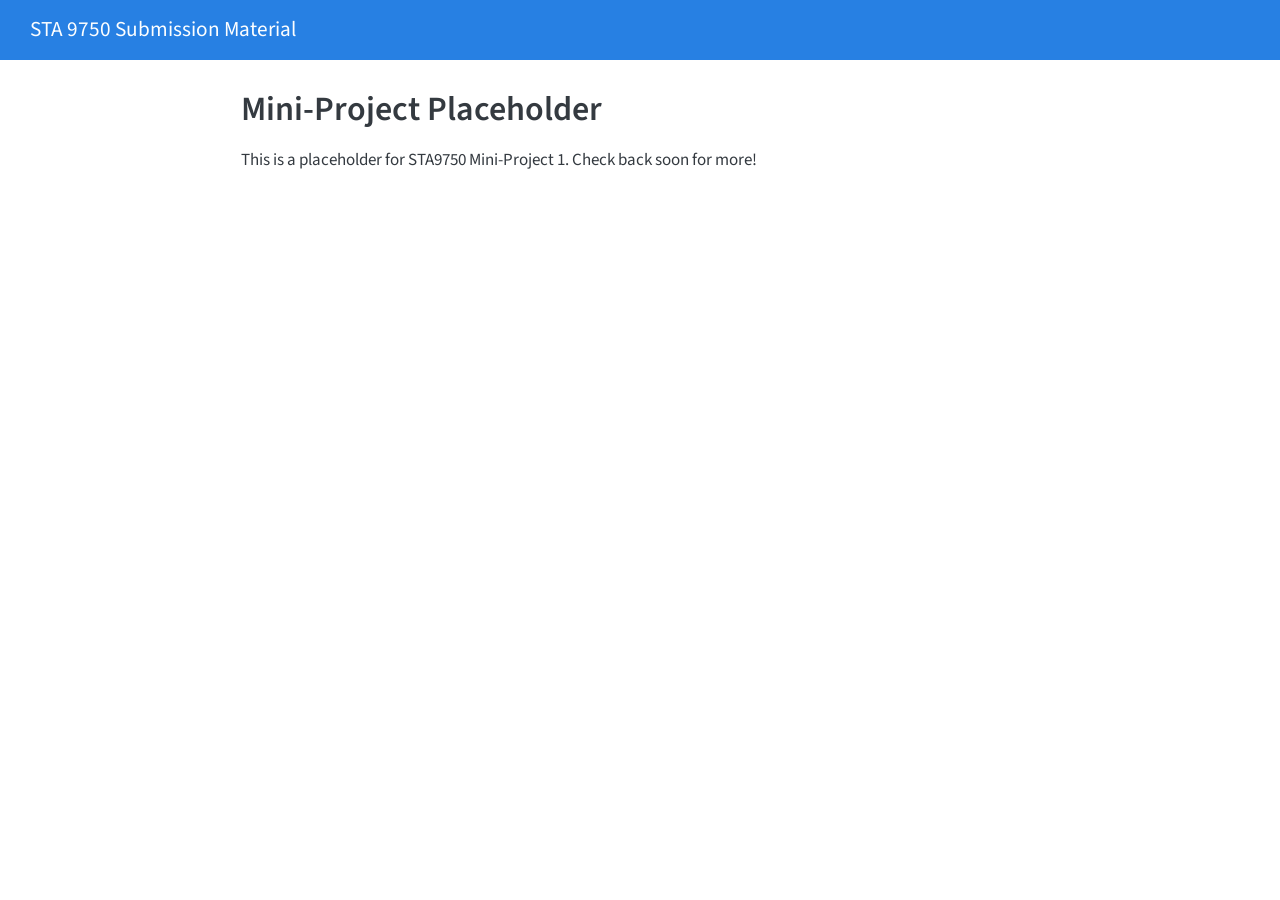
==== docs/mp01.html @ 5aaa20b7 "Add mini-project placeholders" ====
<!DOCTYPE html>
<html xmlns="http://www.w3.org/1999/xhtml" lang="en" xml:lang="en"><head>

<meta charset="utf-8">
<meta name="generator" content="quarto-1.10.18">

<meta name="viewport" content="width=device-width, initial-scale=1.0, user-scalable=yes">


<title>Mini-Project Placeholder – STA 9750 Submission Material</title>
<style>
/* Default styles provided by pandoc.
** See https://pandoc.org/MANUAL.html#variables-for-html for config info.
*/
span.smallcaps{font-variant: small-caps;}
div.columns{display: flex; gap: 1.5em;}
div.column{flex: auto;}
@media screen {
div.columns{gap: min(4vw, 1.5em);}
div.column{overflow-x: auto;}
}
div.hanging-indent{margin-left: 1.5em; text-indent: -1.5em;}
ul.task-list{list-style: none;}
ul.task-list li input[type="checkbox"] {
  width: 0.8em;
  margin: 0 0.8em 0.2em -1em; /* quarto-specific, see https://github.com/quarto-dev/quarto-cli/issues/4556 */ 
  vertical-align: middle;
}
</style>


<script src="site_libs/quarto-nav/quarto-nav.js"></script>
<script src="site_libs/quarto-nav/headroom.min.js"></script>
<script src="site_libs/clipboard/clipboard.min.js"></script>
<script src="site_libs/quarto-search/autocomplete.umd.js"></script>
<script src="site_libs/quarto-search/fuse.min.js"></script>
<script src="site_libs/quarto-search/quarto-search.js"></script>
<meta name="quarto:offset" content="./">
<script src="site_libs/quarto-html/quarto.js" type="module"></script>
<script src="site_libs/quarto-html/tabsets/tabsets.js" type="module"></script>
<script src="site_libs/quarto-html/popper.min.js"></script>
<script src="site_libs/quarto-html/tippy.umd.min.js"></script>
<script src="site_libs/quarto-html/anchor.min.js"></script>
<link href="site_libs/quarto-html/tippy.css" rel="stylesheet">
<link href="site_libs/quarto-html/quarto-syntax-highlighting-64a204ab8560d761af7679ceaba22944.css" rel="stylesheet" id="quarto-text-highlighting-styles">
<script src="site_libs/bootstrap/bootstrap.min.js"></script>
<link href="site_libs/bootstrap/bootstrap-icons.css" rel="stylesheet">
<link href="site_libs/bootstrap/bootstrap-6191c8c4c757b97205a8995aa6c30869.min.css" rel="stylesheet" append-hash="true" id="quarto-bootstrap" data-mode="light">
<script id="quarto-search-options" type="application/json">{
  "location": "navbar",
  "copy-button": false,
  "collapse-after": 3,
  "panel-placement": "end",
  "type": "overlay",
  "limit": 50,
  "keyboard-shortcut": [
    "f",
    "/",
    "s"
  ],
  "show-item-context": false,
  "language": {
    "search-no-results-text": "No results",
    "search-matching-documents-text": "matching documents",
    "search-copy-link-title": "Copy link to search",
    "search-hide-matches-text": "Hide additional matches",
    "search-more-match-text": "more match in this document",
    "search-more-matches-text": "more matches in this document",
    "search-clear-button-title": "Clear",
    "search-text-placeholder": "",
    "search-detached-cancel-button-title": "Cancel",
    "search-submit-button-title": "Submit",
    "search-label": "Search"
  }
}</script>


</head>

<body class="nav-fixed fullcontent quarto-light">

<div id="quarto-search-results"></div>
  <header id="quarto-header" class="headroom fixed-top">
    <nav class="navbar navbar-expand-lg " data-bs-theme="dark">
      <div class="navbar-container container-fluid">
      <div class="navbar-brand-container mx-auto">
    <a class="navbar-brand" href="./index.html">
    <span class="navbar-title">STA 9750 Submission Material</span>
    </a>
  </div>
        <div class="quarto-navbar-tools tools-end">
</div>
      </div> <!-- /container-fluid -->
    </nav>
</header>
<!-- content -->
<div id="quarto-content" class="quarto-container page-columns page-rows-contents page-layout-article page-navbar">
<!-- sidebar -->
<!-- margin-sidebar -->
    
<!-- main -->
<main class="content" id="quarto-document-content">

<header id="title-block-header" class="quarto-title-block default">
<div class="quarto-title">
<h1 class="title">Mini-Project Placeholder</h1>
</div>



<div class="quarto-title-meta">

    
  
    
  </div>
  


</header>


<p>This is a placeholder for STA9750 Mini-Project 1. Check back soon for more!</p>



</main> <!-- /main -->
<script id="quarto-html-after-body" type="application/javascript">
  window.document.addEventListener("DOMContentLoaded", function (event) {
    const icon = "";
    const anchorJS = new window.AnchorJS();
    anchorJS.options = {
      placement: 'right',
      icon: icon
    };
    anchorJS.add('.anchored');
    const isCodeAnnotation = (el) => {
      for (const clz of el.classList) {
        if (clz.startsWith('code-annotation-')) {                     
          return true;
        }
      }
      return false;
    }
    const onCopySuccess = function(e) {
      // button target
      const button = e.trigger;
      // don't keep focus
      button.blur();
      // flash "checked"
      button.classList.add('code-copy-button-checked');
      var currentTitle = button.getAttribute("title");
      button.setAttribute("title", "Copied!");
      let tooltip;
      if (window.bootstrap) {
        button.setAttribute("data-bs-toggle", "tooltip");
        button.setAttribute("data-bs-placement", "left");
        button.setAttribute("data-bs-title", "Copied!");
        tooltip = new bootstrap.Tooltip(button, 
          { trigger: "manual", 
            customClass: "code-copy-button-tooltip",
            offset: [0, -8]});
        tooltip.show();    
      }
      setTimeout(function() {
        if (tooltip) {
          tooltip.hide();
          button.removeAttribute("data-bs-title");
          button.removeAttribute("data-bs-toggle");
          button.removeAttribute("data-bs-placement");
        }
        button.setAttribute("title", currentTitle);
        button.classList.remove('code-copy-button-checked');
      }, 1000);
      // clear code selection
      e.clearSelection();
    }
    const getTextToCopy = function(trigger) {
      const outerScaffold = trigger.parentElement.cloneNode(true);
      const codeEl = outerScaffold.querySelector('code');
      for (const childEl of codeEl.children) {
        if (isCodeAnnotation(childEl)) {
          childEl.remove();
        }
      }
      return codeEl.innerText;
    }
    const clipboard = new window.ClipboardJS('.code-copy-button:not([data-in-quarto-modal])', {
      text: getTextToCopy
    });
    clipboard.on('success', onCopySuccess);
    if (window.document.getElementById('quarto-embedded-source-code-modal')) {
      const clipboardModal = new window.ClipboardJS('.code-copy-button[data-in-quarto-modal]', {
        text: getTextToCopy,
        container: window.document.getElementById('quarto-embedded-source-code-modal')
      });
      clipboardModal.on('success', onCopySuccess);
    }
      var localhostRegex = new RegExp(/^(?:http|https):\/\/localhost\:?[0-9]*\//);
      var mailtoRegex = new RegExp(/^mailto:/);
        var filterRegex = new RegExp("https:\/\/pratistha-regmi\.github\.io\/STA9750-2026-FALL\/");
      var isInternal = (href) => {
          return filterRegex.test(href) || localhostRegex.test(href) || mailtoRegex.test(href);
      }
      // Inspect non-navigation links and adorn them if external
     var links = window.document.querySelectorAll('a[href]:not(.nav-link):not(.navbar-brand):not(.toc-action):not(.sidebar-link):not(.sidebar-item-toggle):not(.pagination-link):not(.no-external):not([aria-hidden]):not(.dropdown-item):not(.quarto-navigation-tool):not(.about-link)');
      for (var i=0; i<links.length; i++) {
        const link = links[i];
        if (!isInternal(link.href)) {
          // undo the damage that might have been done by quarto-nav.js in the case of
          // links that we want to consider external
          if (link.dataset.originalHref !== undefined) {
            link.href = link.dataset.originalHref;
          }
        }
      }
    function tippyHover(el, contentFn, onTriggerFn, onUntriggerFn) {
      const config = {
        allowHTML: true,
        maxWidth: 500,
        delay: 100,
        arrow: false,
        appendTo: function(el) {
            return el.parentElement;
        },
        interactive: true,
        interactiveBorder: 10,
        theme: 'quarto',
        placement: 'bottom-start',
      };
      if (contentFn) {
        config.content = contentFn;
      }
      if (onTriggerFn) {
        config.onTrigger = onTriggerFn;
      }
      if (onUntriggerFn) {
        config.onUntrigger = onUntriggerFn;
      }
      window.tippy(el, config); 
    }
    const noterefs = window.document.querySelectorAll('a[role="doc-noteref"]');
    for (var i=0; i<noterefs.length; i++) {
      const ref = noterefs[i];
      tippyHover(ref, function() {
        // use id or data attribute instead here
        let href = ref.getAttribute('data-footnote-href') || ref.getAttribute('href');
        try { href = new URL(href).hash; } catch {}
        const id = href.replace(/^#\/?/, "");
        const note = window.document.getElementById(id);
        if (note) {
          return note.innerHTML;
        } else {
          return "";
        }
      });
    }
    const xrefs = window.document.querySelectorAll('a.quarto-xref');
    const processXRef = (id, note) => {
      // Strip column container classes
      const stripColumnClz = (el) => {
        el.classList.remove("page-full", "page-columns");
        if (el.children) {
          for (const child of el.children) {
            stripColumnClz(child);
          }
        }
      }
      stripColumnClz(note)
      if (id === null || id.startsWith('sec-')) {
        // Special case sections, only their first couple elements
        const container = document.createElement("div");
        if (note.children && note.children.length > 2) {
          container.appendChild(note.children[0].cloneNode(true));
          for (let i = 1; i < note.children.length; i++) {
            const child = note.children[i];
            if (child.tagName === "P" && child.innerText === "") {
              continue;
            } else {
              container.appendChild(child.cloneNode(true));
              break;
            }
          }
          if (window.Quarto?.typesetMath) {
            window.Quarto.typesetMath(container);
          }
          return container.innerHTML
        } else {
          if (window.Quarto?.typesetMath) {
            window.Quarto.typesetMath(note);
          }
          return note.innerHTML;
        }
      } else {
        // Remove any anchor links if they are present
        const anchorLink = note.querySelector('a.anchorjs-link');
        if (anchorLink) {
          anchorLink.remove();
        }
        if (window.Quarto?.typesetMath) {
          window.Quarto.typesetMath(note);
        }
        if (note.classList.contains("callout")) {
          return note.outerHTML;
        } else {
          return note.innerHTML;
        }
      }
    }
    for (var i=0; i<xrefs.length; i++) {
      const xref = xrefs[i];
      tippyHover(xref, undefined, function(instance) {
        instance.disable();
        let url = xref.getAttribute('href');
        let hash = undefined; 
        if (url.startsWith('#')) {
          hash = url;
        } else {
          try { hash = new URL(url).hash; } catch {}
        }
        if (hash) {
          const id = hash.replace(/^#\/?/, "");
          const note = window.document.getElementById(id);
          if (note !== null) {
            try {
              const html = processXRef(id, note.cloneNode(true));
              instance.setContent(html);
            } finally {
              instance.enable();
              instance.show();
            }
          } else {
            // See if we can fetch this
            fetch(url.split('#')[0])
            .then(res => res.text())
            .then(html => {
              const parser = new DOMParser();
              const htmlDoc = parser.parseFromString(html, "text/html");
              const note = htmlDoc.getElementById(id);
              if (note !== null) {
                const html = processXRef(id, note);
                instance.setContent(html);
              } 
            }).finally(() => {
              instance.enable();
              instance.show();
            });
          }
        } else {
          // See if we can fetch a full url (with no hash to target)
          // This is a special case and we should probably do some content thinning / targeting
          fetch(url)
          .then(res => res.text())
          .then(html => {
            const parser = new DOMParser();
            const htmlDoc = parser.parseFromString(html, "text/html");
            const note = htmlDoc.querySelector('main.content');
            if (note !== null) {
              // This should only happen for chapter cross references
              // (since there is no id in the URL)
              // remove the first header
              if (note.children.length > 0 && note.children[0].tagName === "HEADER") {
                note.children[0].remove();
              }
              const html = processXRef(null, note);
              instance.setContent(html);
            } 
          }).finally(() => {
            instance.enable();
            instance.show();
          });
        }
      }, function(instance) {
      });
    }
        let selectedAnnoteEl;
        const selectorForAnnotation = ( cell, annotation) => {
          let cellAttr = 'data-code-cell="' + cell + '"';
          let lineAttr = 'data-code-annotation="' +  annotation + '"';
          const selector = 'span[' + cellAttr + '][' + lineAttr + ']';
          return selector;
        }
        const selectCodeLines = (annoteEl) => {
          const doc = window.document;
          const targetCell = annoteEl.getAttribute("data-target-cell");
          const targetAnnotation = annoteEl.getAttribute("data-target-annotation");
          const annoteSpan = window.document.querySelector(selectorForAnnotation(targetCell, targetAnnotation));
          const lines = annoteSpan.getAttribute("data-code-lines").split(",");
          const lineIds = lines.map((line) => {
            return targetCell + "-" + line;
          })
          let top = null;
          let height = null;
          let parent = null;
          if (lineIds.length > 0) {
              //compute the position of the single el (top and bottom and make a div)
              const el = window.document.getElementById(lineIds[0]);
              top = el.offsetTop;
              height = el.offsetHeight;
              parent = el.parentElement.parentElement;
            if (lineIds.length > 1) {
              const lastEl = window.document.getElementById(lineIds[lineIds.length - 1]);
              const bottom = lastEl.offsetTop + lastEl.offsetHeight;
              height = bottom - top;
            }
            if (top !== null && height !== null && parent !== null) {
              // cook up a div (if necessary) and position it 
              let div = window.document.getElementById("code-annotation-line-highlight");
              if (div === null) {
                div = window.document.createElement("div");
                div.setAttribute("id", "code-annotation-line-highlight");
                div.style.position = 'absolute';
                parent.appendChild(div);
              }
              div.style.top = top - 2 + "px";
              div.style.height = height + 4 + "px";
              div.style.left = 0;
              let gutterDiv = window.document.getElementById("code-annotation-line-highlight-gutter");
              if (gutterDiv === null) {
                gutterDiv = window.document.createElement("div");
                gutterDiv.setAttribute("id", "code-annotation-line-highlight-gutter");
                gutterDiv.style.position = 'absolute';
                const codeCell = window.document.getElementById(targetCell);
                const gutter = codeCell.querySelector('.code-annotation-gutter');
                gutter.appendChild(gutterDiv);
              }
              gutterDiv.style.top = top - 2 + "px";
              gutterDiv.style.height = height + 4 + "px";
            }
            selectedAnnoteEl = annoteEl;
          }
        };
        const unselectCodeLines = () => {
          const elementsIds = ["code-annotation-line-highlight", "code-annotation-line-highlight-gutter"];
          elementsIds.forEach((elId) => {
            const div = window.document.getElementById(elId);
            if (div) {
              div.remove();
            }
          });
          selectedAnnoteEl = undefined;
        };
          // Handle positioning of the toggle
      window.addEventListener(
        "resize",
        throttle(() => {
          elRect = undefined;
          if (selectedAnnoteEl) {
            selectCodeLines(selectedAnnoteEl);
          }
        }, 10)
      );
      function throttle(fn, ms) {
      let throttle = false;
      let timer;
        return (...args) => {
          if(!throttle) { // first call gets through
              fn.apply(this, args);
              throttle = true;
          } else { // all the others get throttled
              if(timer) clearTimeout(timer); // cancel #2
              timer = setTimeout(() => {
                fn.apply(this, args);
                timer = throttle = false;
              }, ms);
          }
        };
      }
        // Attach click handler to the DT
        const annoteDls = window.document.querySelectorAll('dt[data-target-cell]');
        for (const annoteDlNode of annoteDls) {
          annoteDlNode.addEventListener('click', (event) => {
            const clickedEl = event.target;
            if (clickedEl !== selectedAnnoteEl) {
              unselectCodeLines();
              const activeEl = window.document.querySelector('dt[data-target-cell].code-annotation-active');
              if (activeEl) {
                activeEl.classList.remove('code-annotation-active');
              }
              selectCodeLines(clickedEl);
              clickedEl.classList.add('code-annotation-active');
            } else {
              // Unselect the line
              unselectCodeLines();
              clickedEl.classList.remove('code-annotation-active');
            }
          });
        }
    const findCites = (el) => {
      const parentEl = el.parentElement;
      if (parentEl) {
        const cites = parentEl.dataset.cites;
        if (cites) {
          return {
            el,
            cites: cites.split(' ')
          };
        } else {
          return findCites(el.parentElement)
        }
      } else {
        return undefined;
      }
    };
    var bibliorefs = window.document.querySelectorAll('a[role="doc-biblioref"]');
    for (var i=0; i<bibliorefs.length; i++) {
      const ref = bibliorefs[i];
      const citeInfo = findCites(ref);
      if (citeInfo) {
        tippyHover(citeInfo.el, function() {
          var popup = window.document.createElement('div');
          citeInfo.cites.forEach(function(cite) {
            var citeDiv = window.document.createElement('div');
            citeDiv.classList.add('hanging-indent');
            citeDiv.classList.add('csl-entry');
            var biblioDiv = window.document.getElementById('ref-' + cite);
            if (biblioDiv) {
              citeDiv.innerHTML = biblioDiv.innerHTML;
            }
            popup.appendChild(citeDiv);
          });
          return popup.innerHTML;
        });
      }
    }
  });
  </script>
</div> <!-- /content -->




</body></html>
---- docs/site_libs/quarto-html/tippy.css ----
.tippy-box[data-animation=fade][data-state=hidden]{opacity:0}[data-tippy-root]{max-width:calc(100vw - 10px)}.tippy-box{position:relative;background-color:#333;color:#fff;border-radius:4px;font-size:14px;line-height:1.4;white-space:normal;outline:0;transition-property:transform,visibility,opacity}.tippy-box[data-placement^=top]>.tippy-arrow{bottom:0}.tippy-box[data-placement^=top]>.tippy-arrow:before{bottom:-7px;left:0;border-width:8px 8px 0;border-top-color:initial;transform-origin:center top}.tippy-box[data-placement^=bottom]>.tippy-arrow{top:0}.tippy-box[data-placement^=bottom]>.tippy-arrow:before{top:-7px;left:0;border-width:0 8px 8px;border-bottom-color:initial;transform-origin:center bottom}.tippy-box[data-placement^=left]>.tippy-arrow{right:0}.tippy-box[data-placement^=left]>.tippy-arrow:before{border-width:8px 0 8px 8px;border-left-color:initial;right:-7px;transform-origin:center left}.tippy-box[data-placement^=right]>.tippy-arrow{left:0}.tippy-box[data-placement^=right]>.tippy-arrow:before{left:-7px;border-width:8px 8px 8px 0;border-right-color:initial;transform-origin:center right}.tippy-box[data-inertia][data-state=visible]{transition-timing-function:cubic-bezier(.54,1.5,.38,1.11)}.tippy-arrow{width:16px;height:16px;color:#333}.tippy-arrow:before{content:"";position:absolute;border-color:transparent;border-style:solid}.tippy-content{position:relative;padding:5px 9px;z-index:1}
---- docs/site_libs/quarto-html/quarto-syntax-highlighting-64a204ab8560d761af7679ceaba22944.css ----
/* quarto syntax highlight colors */
:root {
  --quarto-hl-ot-color: #003B4F;
  --quarto-hl-at-color: #657422;
  --quarto-hl-ss-color: #20794D;
  --quarto-hl-an-color: #5E5E5E;
  --quarto-hl-fu-color: #4758AB;
  --quarto-hl-st-color: #20794D;
  --quarto-hl-cf-color: #003B4F;
  --quarto-hl-op-color: #5E5E5E;
  --quarto-hl-er-color: #AD0000;
  --quarto-hl-bn-color: #AD0000;
  --quarto-hl-al-color: #AD0000;
  --quarto-hl-va-color: #111111;
  --quarto-hl-bu-color: inherit;
  --quarto-hl-ex-color: inherit;
  --quarto-hl-pp-color: #AD0000;
  --quarto-hl-in-color: #5E5E5E;
  --quarto-hl-vs-color: #20794D;
  --quarto-hl-wa-color: #5E5E5E;
  --quarto-hl-do-color: #5E5E5E;
  --quarto-hl-im-color: #00769E;
  --quarto-hl-ch-color: #20794D;
  --quarto-hl-dt-color: #AD0000;
  --quarto-hl-fl-color: #AD0000;
  --quarto-hl-co-color: #5E5E5E;
  --quarto-hl-cv-color: #5E5E5E;
  --quarto-hl-cn-color: #8f5902;
  --quarto-hl-sc-color: #5E5E5E;
  --quarto-hl-dv-color: #AD0000;
  --quarto-hl-kw-color: #003B4F;
}

/* other quarto variables */
:root {
  --quarto-font-monospace: SFMono-Regular, Menlo, Monaco, Consolas, "Liberation Mono", "Courier New", monospace;
}

/* syntax highlight based on Pandoc's rules */
pre > code.sourceCode > span {
  color: #003B4F;
}

code.sourceCode > span {
  color: #003B4F;
}

div.sourceCode,
div.sourceCode pre.sourceCode {
  color: #003B4F;
}

/* Normal */
code span {
  color: #003B4F;
}

/* Alert */
code span.al {
  color: #AD0000;
  font-style: inherit;
}

/* Annotation */
code span.an {
  color: #5E5E5E;
  font-style: inherit;
}

/* Attribute */
code span.at {
  color: #657422;
  font-style: inherit;
}

/* BaseN */
code span.bn {
  color: #AD0000;
  font-style: inherit;
}

/* BuiltIn */
code span.bu {
  font-style: inherit;
}

/* ControlFlow */
code span.cf {
  color: #003B4F;
  font-weight: bold;
  font-style: inherit;
}

/* Char */
code span.ch {
  color: #20794D;
  font-style: inherit;
}

/* Constant */
code span.cn {
  color: #8f5902;
  font-style: inherit;
}

/* Comment */
code span.co {
  color: #5E5E5E;
  font-style: inherit;
}

/* CommentVar */
code span.cv {
  color: #5E5E5E;
  font-style: italic;
}

/* Documentation */
code span.do {
  color: #5E5E5E;
  font-style: italic;
}

/* DataType */
code span.dt {
  color: #AD0000;
  font-style: inherit;
}

/* DecVal */
code span.dv {
  color: #AD0000;
  font-style: inherit;
}

/* Error */
code span.er {
  color: #AD0000;
  font-style: inherit;
}

/* Extension */
code span.ex {
  font-style: inherit;
}

/* Float */
code span.fl {
  color: #AD0000;
  font-style: inherit;
}

/* Function */
code span.fu {
  color: #4758AB;
  font-style: inherit;
}

/* Import */
code span.im {
  color: #00769E;
  font-style: inherit;
}

/* Information */
code span.in {
  color: #5E5E5E;
  font-style: inherit;
}

/* Keyword */
code span.kw {
  color: #003B4F;
  font-weight: bold;
  font-style: inherit;
}

/* Operator */
code span.op {
  color: #5E5E5E;
  font-style: inherit;
}

/* Other */
code span.ot {
  color: #003B4F;
  font-style: inherit;
}

/* Preprocessor */
code span.pp {
  color: #AD0000;
  font-style: inherit;
}

/* SpecialChar */
code span.sc {
  color: #5E5E5E;
  font-style: inherit;
}

/* SpecialString */
code span.ss {
  color: #20794D;
  font-style: inherit;
}

/* String */
code span.st {
  color: #20794D;
  font-style: inherit;
}

/* Variable */
code span.va {
  color: #111111;
  font-style: inherit;
}

/* VerbatimString */
code span.vs {
  color: #20794D;
  font-style: inherit;
}

/* Warning */
code span.wa {
  color: #5E5E5E;
  font-style: italic;
}

.prevent-inlining {
  content: "</";
}

/*# sourceMappingURL=9d8d5bb603a83b8298b89080a598c93b.css.map */
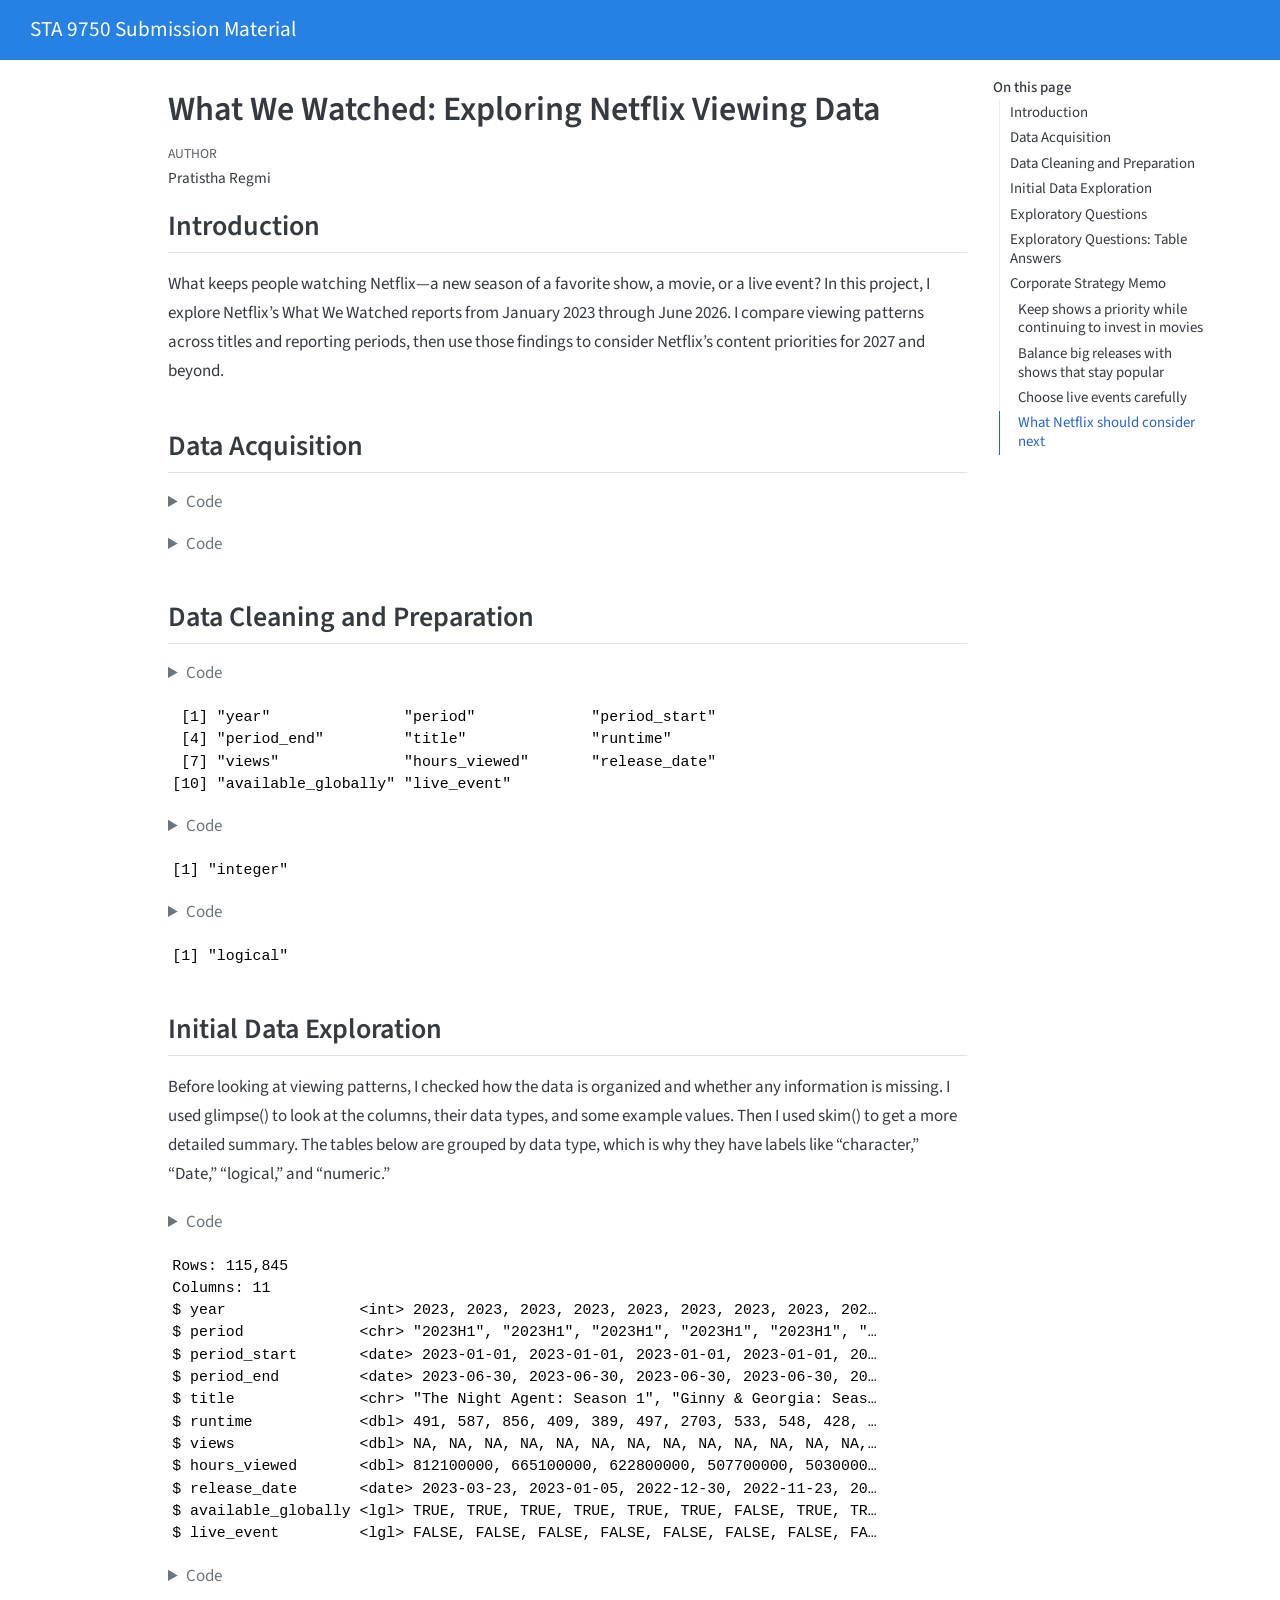
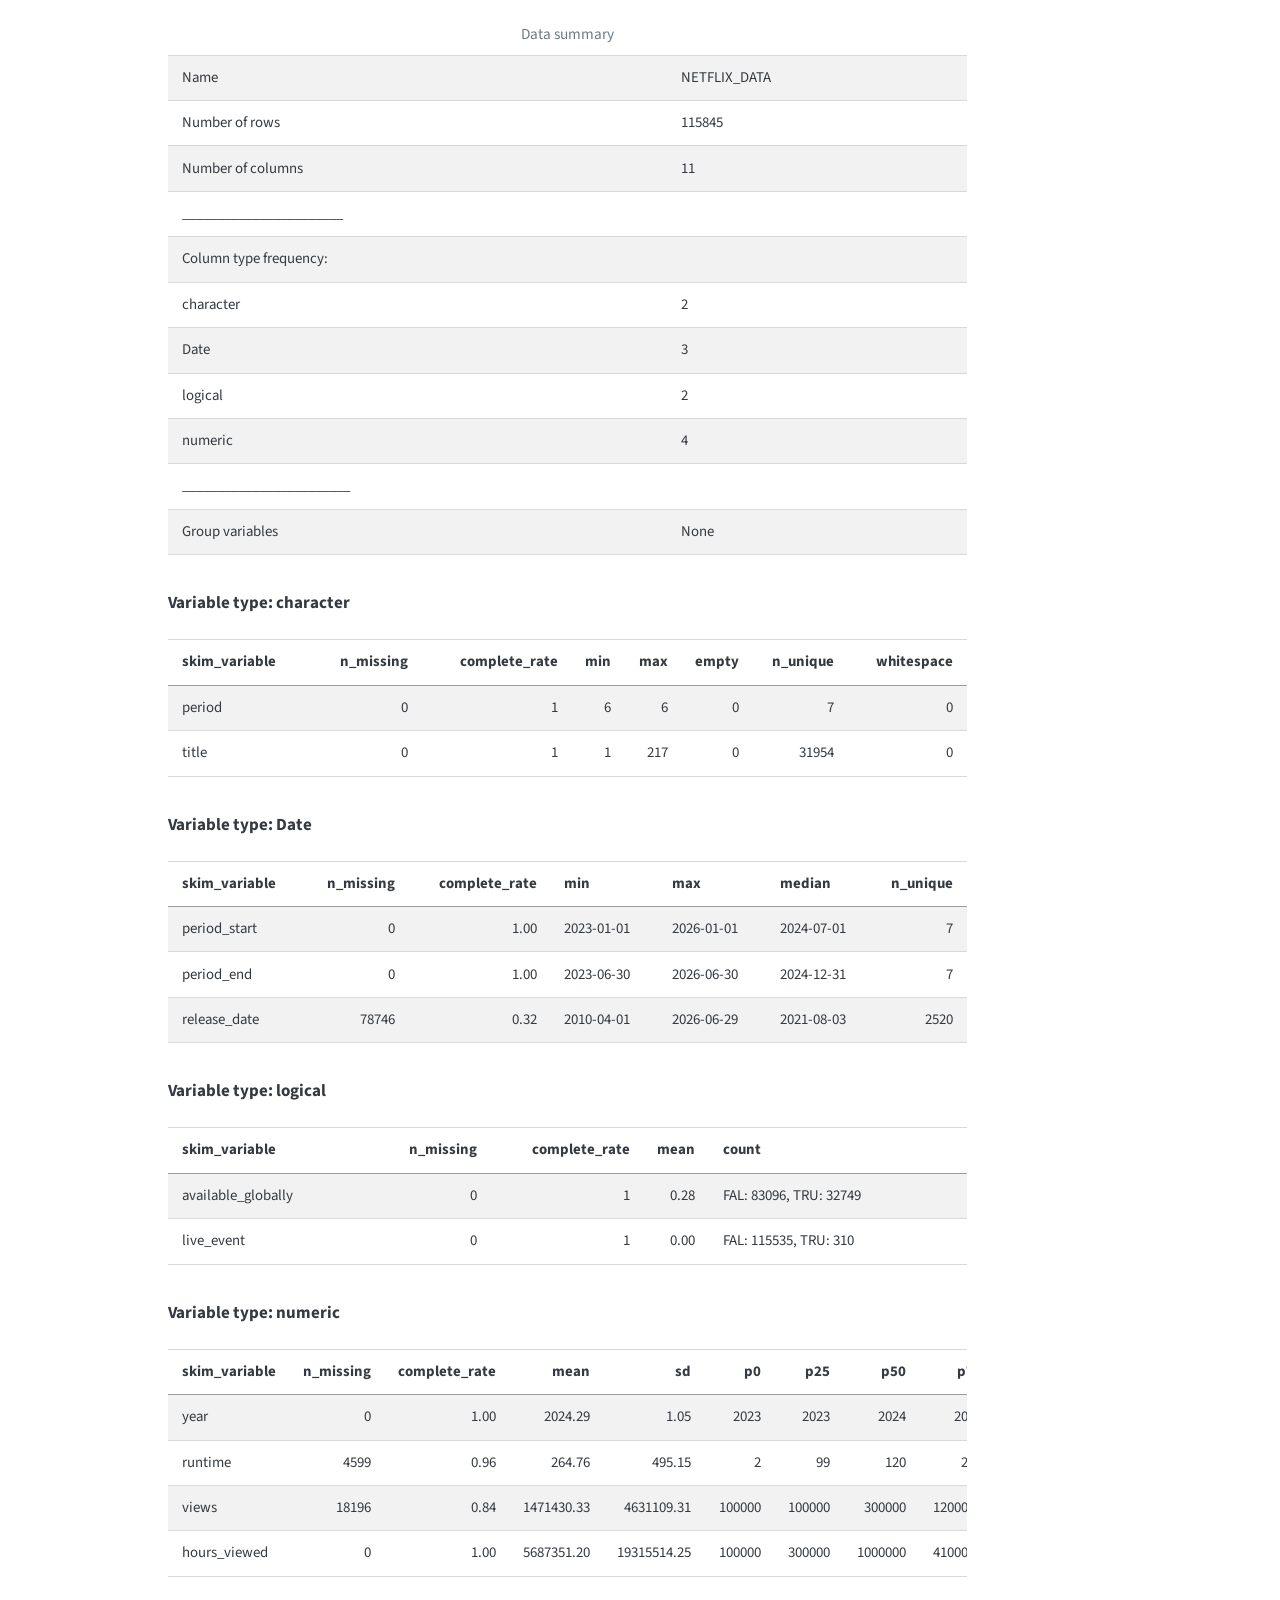
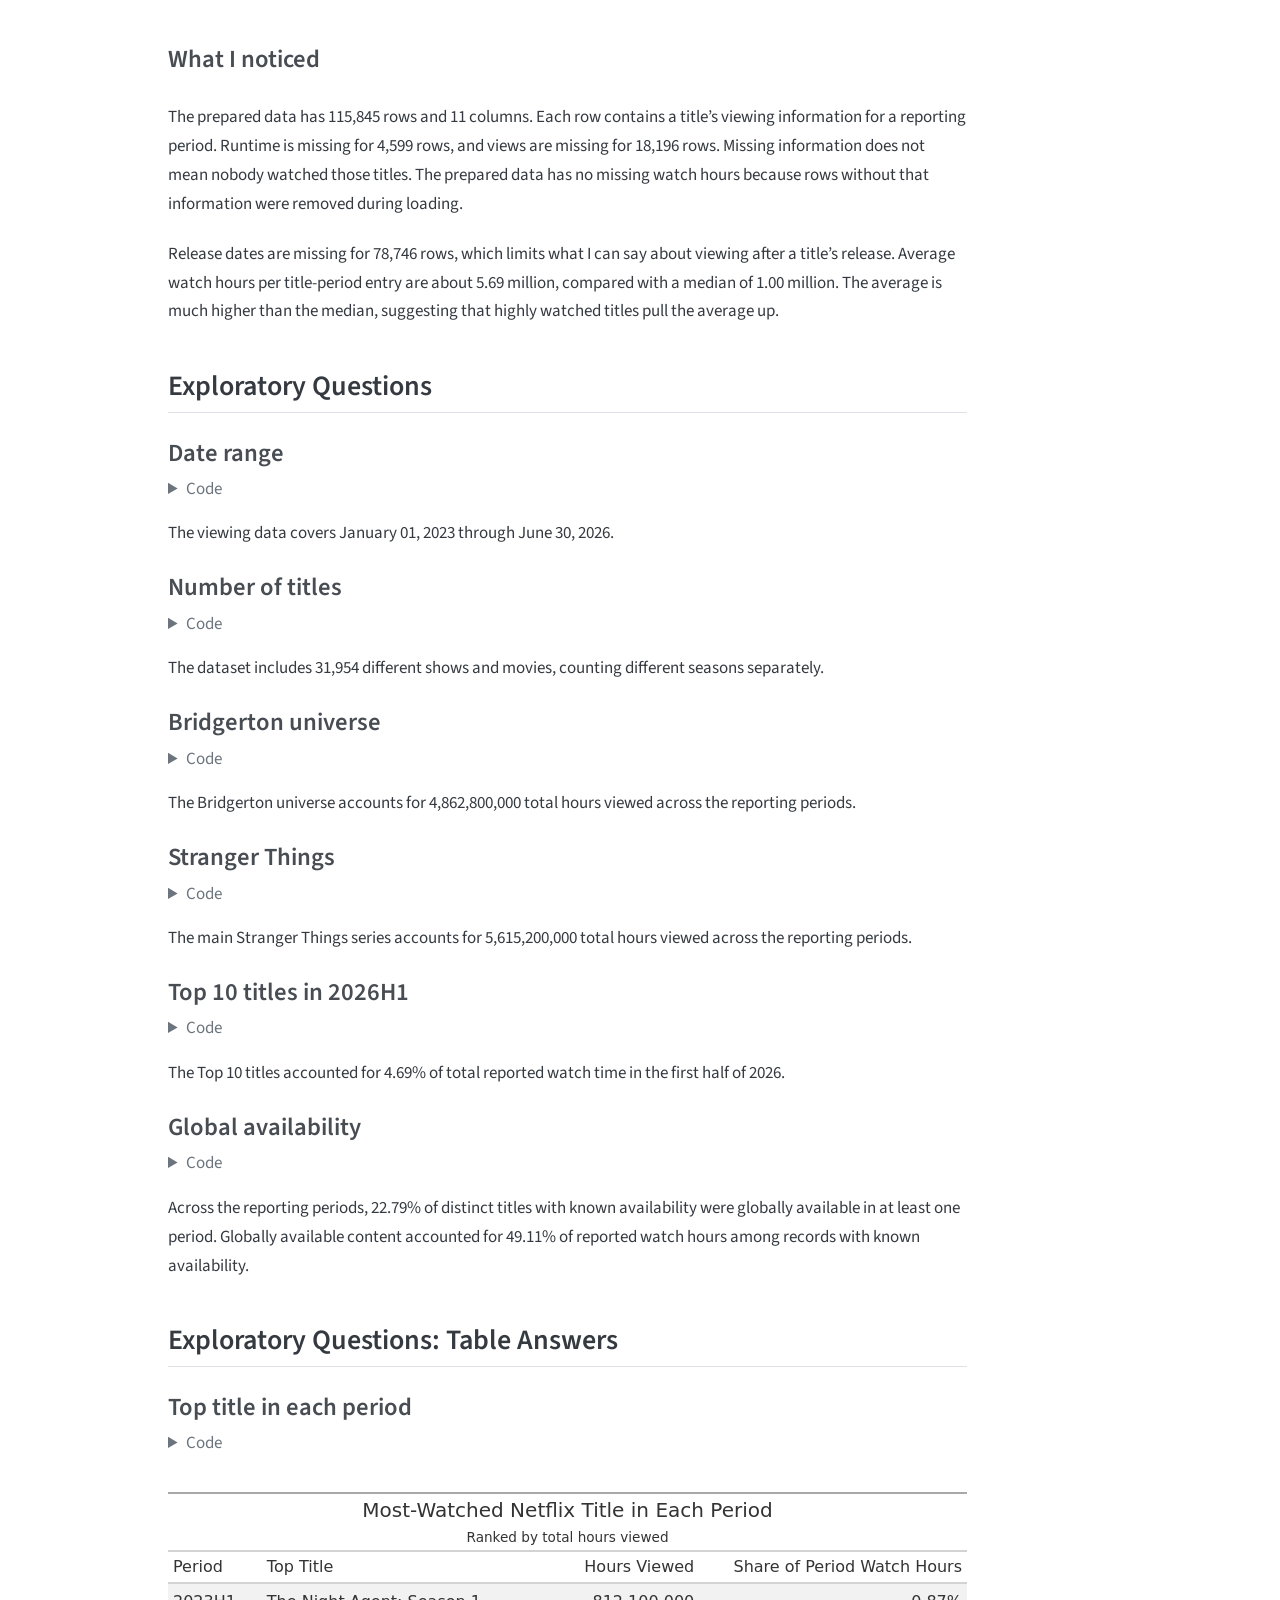
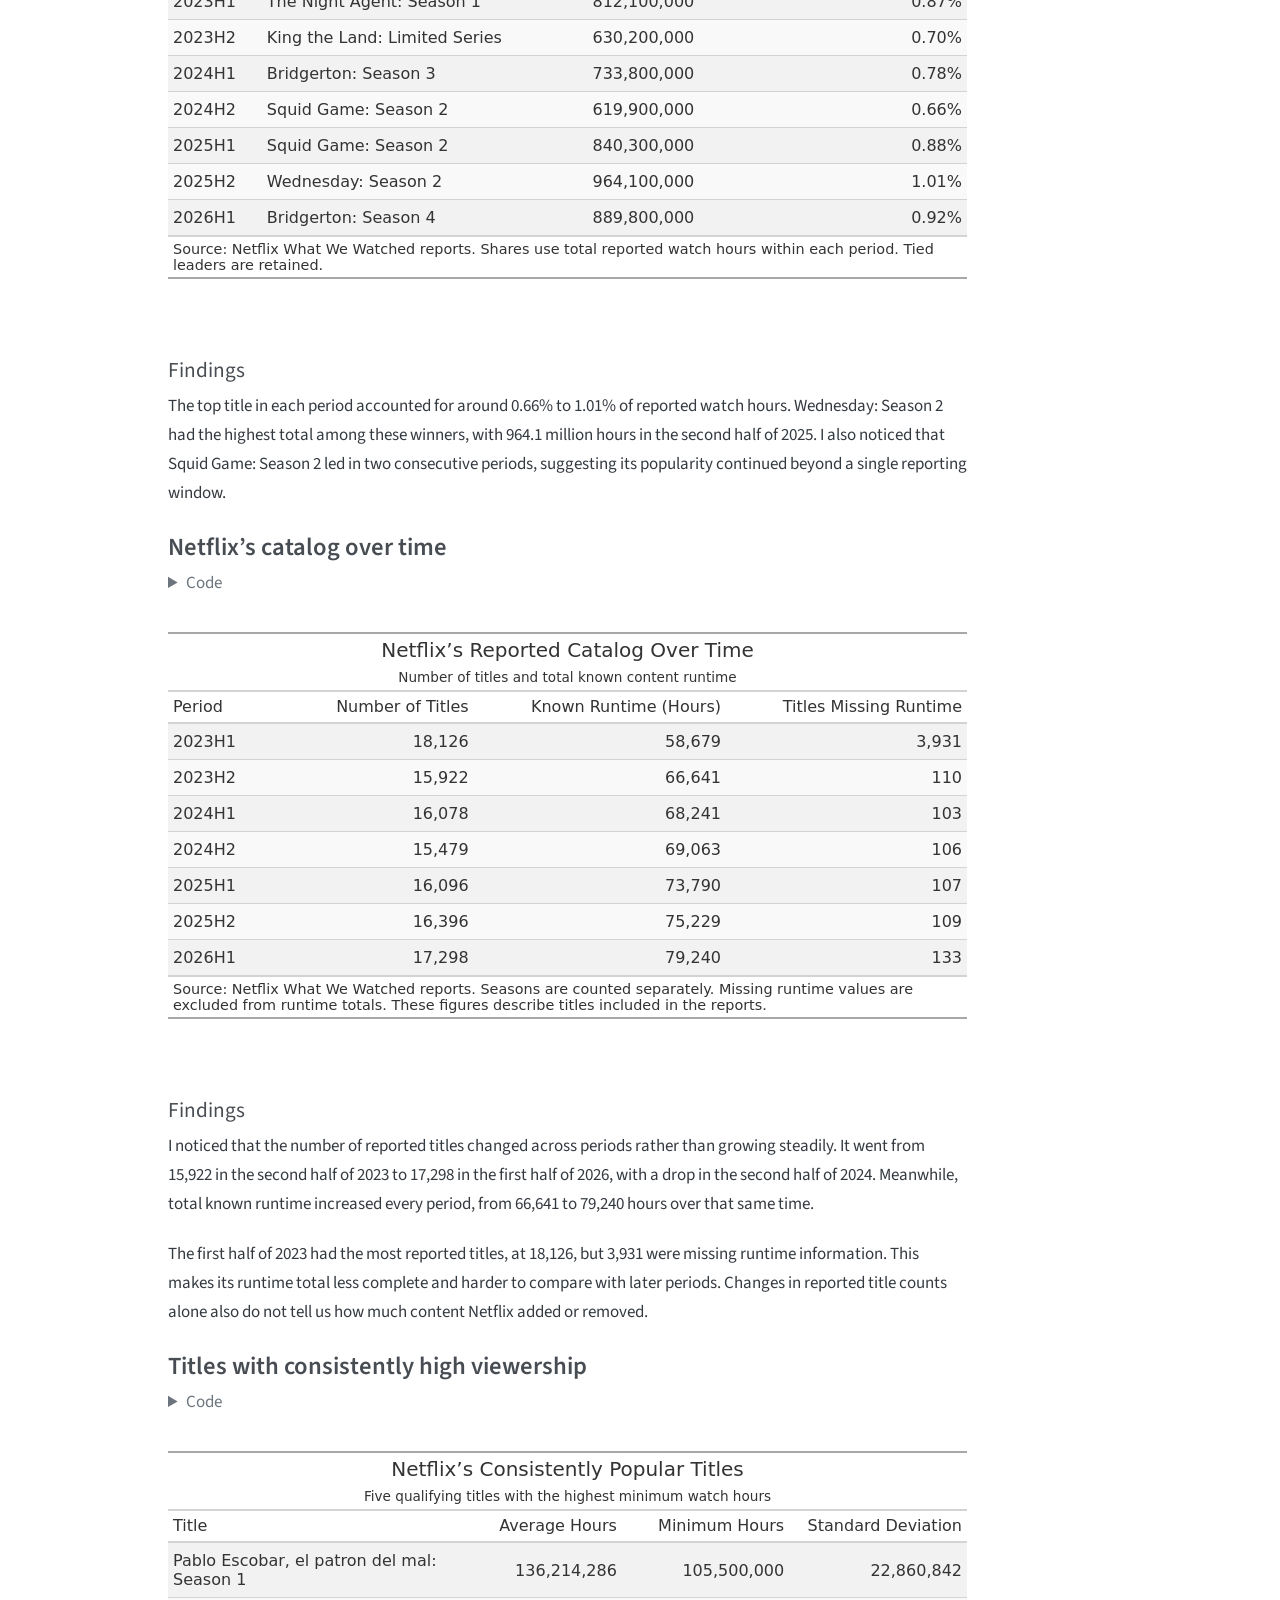
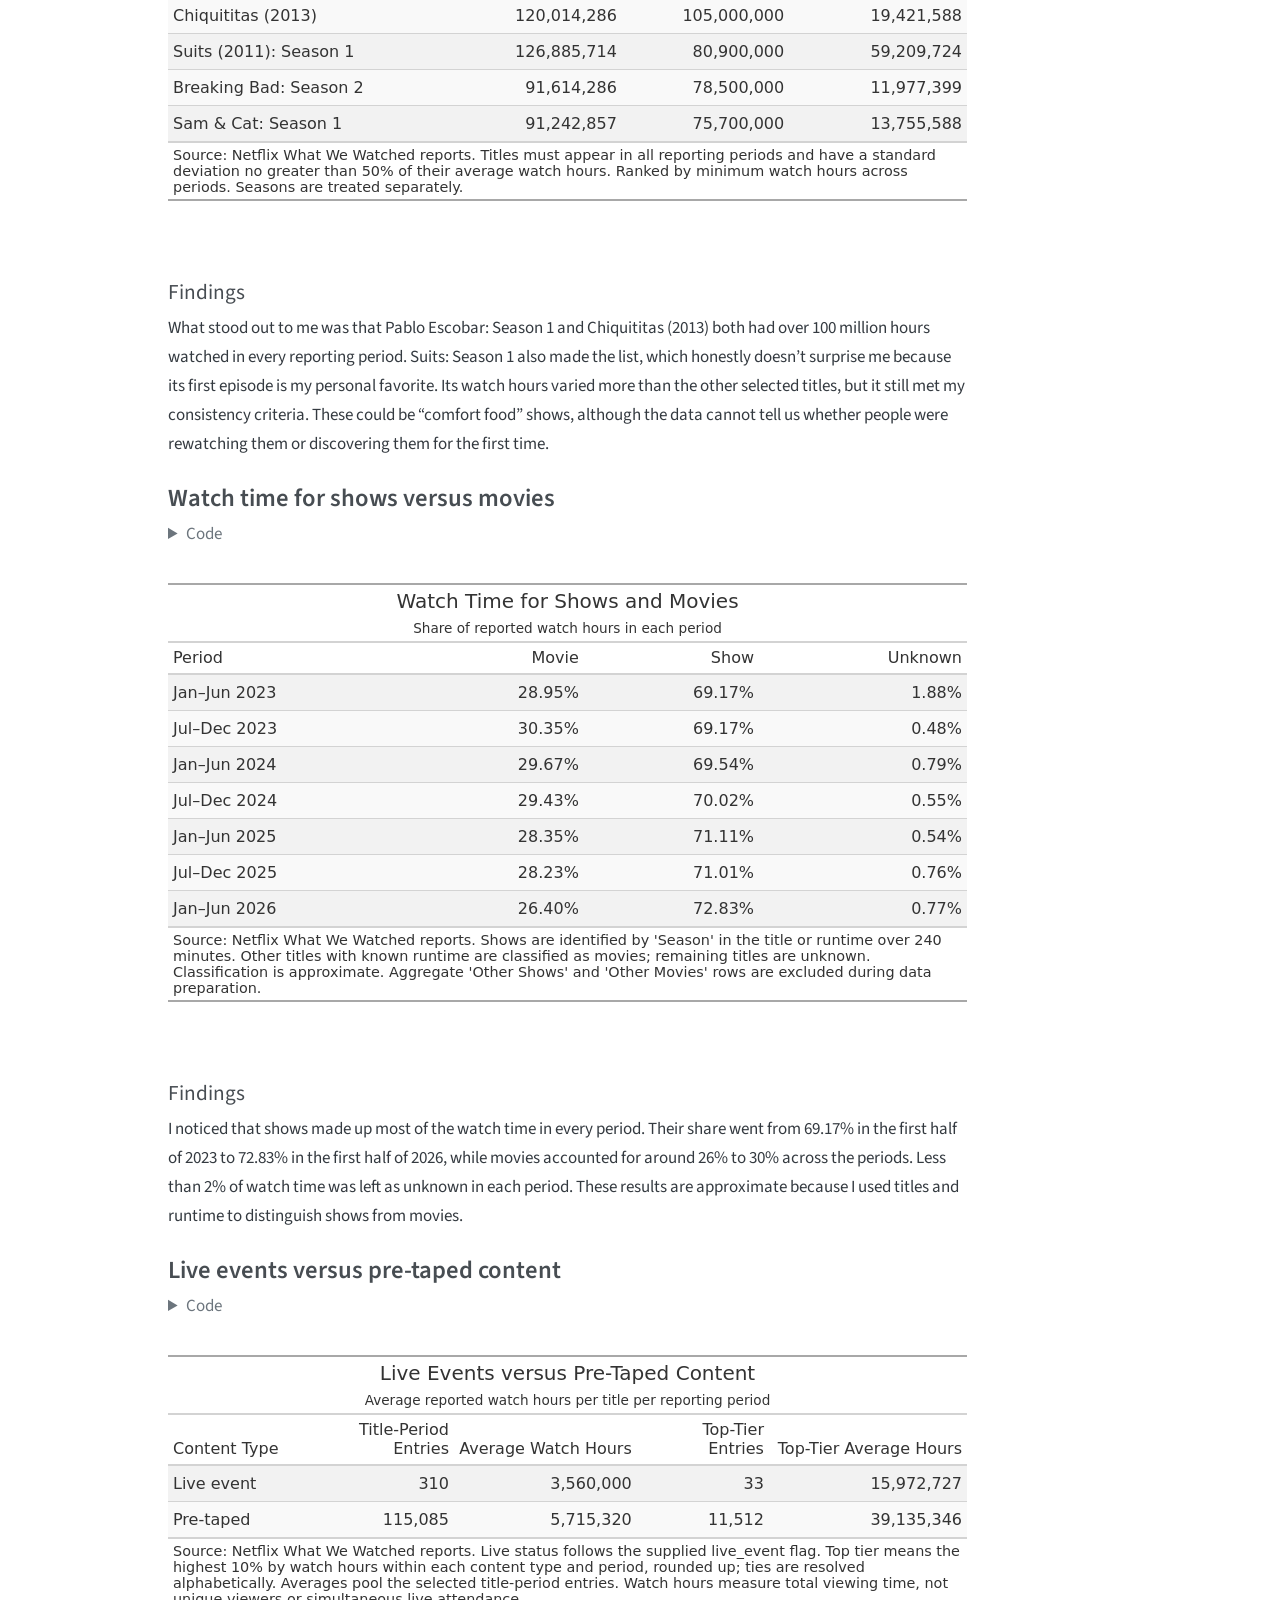
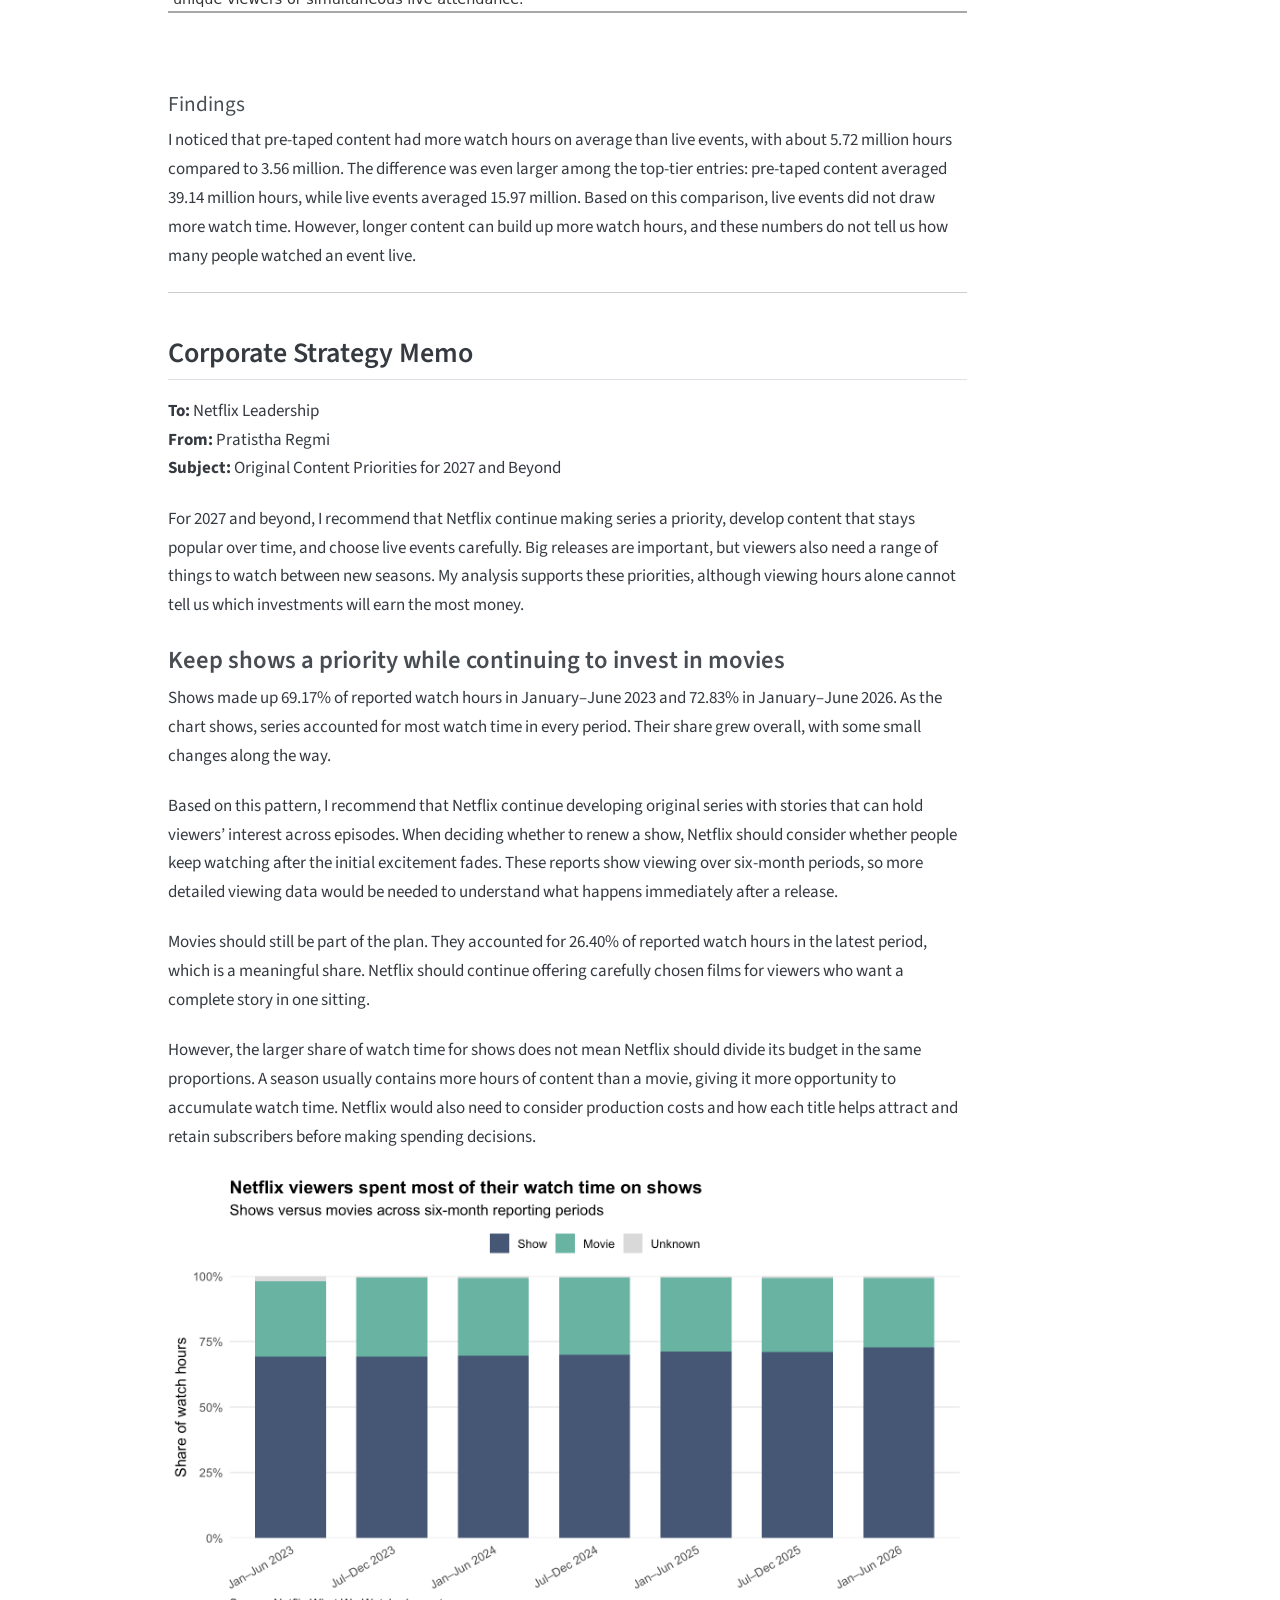
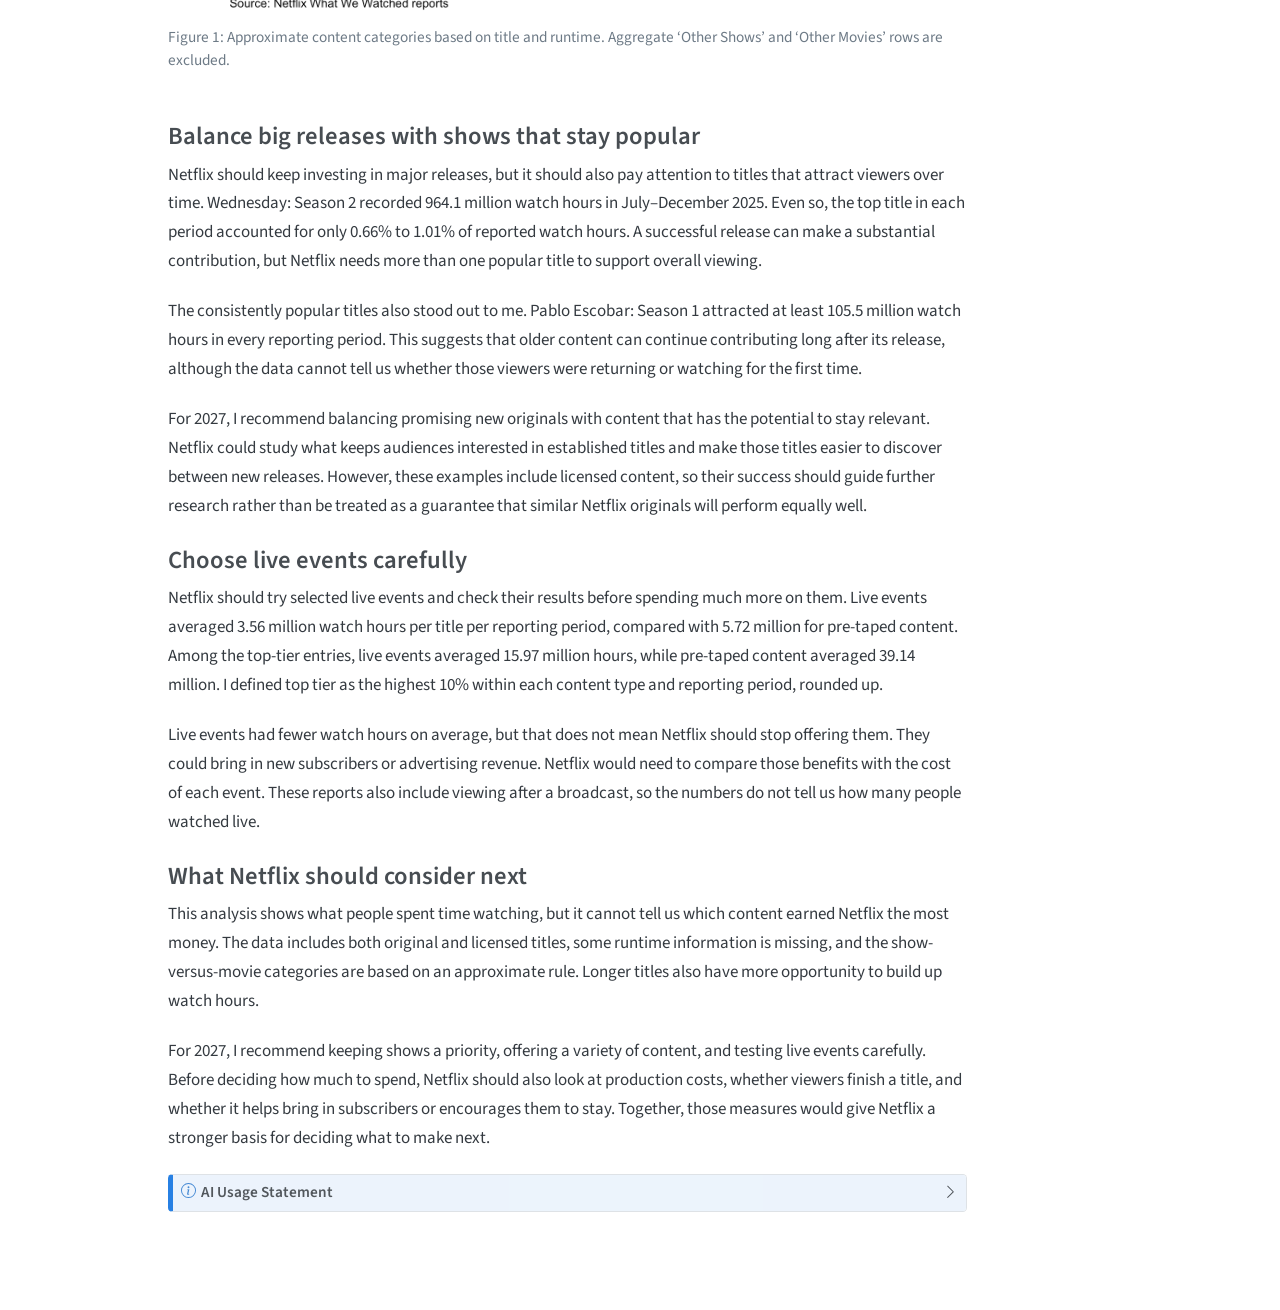
==== commit 7a9c4d65: "Complete Netflix mini-project 1" ====
--- a/docs/mp01.html
+++ b/docs/mp01.html
@@ -6,8 +6,9 @@
 
 <meta name="viewport" content="width=device-width, initial-scale=1.0, user-scalable=yes">
 
-
-<title>Mini-Project Placeholder – STA 9750 Submission Material</title>
+<meta name="author" content="Pratistha Regmi">
+
+<title>What We Watched: Exploring Netflix Viewing Data – STA 9750 Submission Material</title>
 <style>
 /* Default styles provided by pandoc.
 ** See https://pandoc.org/MANUAL.html#variables-for-html for config info.
@@ -25,6 +26,41 @@
   width: 0.8em;
   margin: 0 0.8em 0.2em -1em; /* quarto-specific, see https://github.com/quarto-dev/quarto-cli/issues/4556 */ 
   vertical-align: middle;
+}
+/* CSS for syntax highlighting */
+html { -webkit-text-size-adjust: 100%; }
+pre > code.sourceCode { white-space: pre; position: relative; }
+pre > code.sourceCode > span { display: inline-block; line-height: 1.25; }
+pre > code.sourceCode > span:empty { height: 1.2em; }
+.sourceCode { overflow: visible; }
+code.sourceCode > span { color: inherit; text-decoration: inherit; }
+div.sourceCode { margin: 1em 0; }
+pre.sourceCode { margin: 0; }
+@media screen {
+div.sourceCode { overflow: auto; }
+}
+@media print {
+pre > code.sourceCode { white-space: pre-wrap; }
+pre > code.sourceCode > span { text-indent: -5em; padding-left: 5em; }
+}
+pre.numberSource code
+  { counter-reset: source-line 0; }
+pre.numberSource code > span
+  { position: relative; left: -4em; counter-increment: source-line; }
+pre.numberSource code > span > a:first-child::before
+  { content: counter(source-line);
+    position: relative; left: -1em; text-align: right; vertical-align: baseline;
+    border: none; display: inline-block;
+    -webkit-touch-callout: none; -webkit-user-select: none;
+    -khtml-user-select: none; -moz-user-select: none;
+    -ms-user-select: none; user-select: none;
+    padding: 0 4px; width: 4em;
+  }
+pre.numberSource { margin-left: 3em;  padding-left: 4px; }
+div.sourceCode
+  {   }
+@media screen {
+pre > code.sourceCode > span > a:first-child::before { text-decoration: underline; }
 }
 </style>
 
@@ -77,7 +113,7 @@
 
 </head>
 
-<body class="nav-fixed fullcontent quarto-light">
+<body class="nav-fixed quarto-light">
 
 <div id="quarto-search-results"></div>
   <header id="quarto-header" class="headroom fixed-top">
@@ -97,19 +133,63 @@
 <div id="quarto-content" class="quarto-container page-columns page-rows-contents page-layout-article page-navbar">
 <!-- sidebar -->
 <!-- margin-sidebar -->
-    
+    <div id="quarto-margin-sidebar" class="sidebar margin-sidebar">
+        <nav id="TOC" role="doc-toc" class="toc-active">
+    <h2 id="toc-title">On this page</h2>
+   
+  <ul>
+  <li><a href="#introduction" id="toc-introduction" class="nav-link active" data-scroll-target="#introduction">Introduction</a></li>
+  <li><a href="#data-acquisition" id="toc-data-acquisition" class="nav-link" data-scroll-target="#data-acquisition">Data Acquisition</a></li>
+  <li><a href="#data-cleaning-and-preparation" id="toc-data-cleaning-and-preparation" class="nav-link" data-scroll-target="#data-cleaning-and-preparation">Data Cleaning and Preparation</a></li>
+  <li><a href="#initial-data-exploration" id="toc-initial-data-exploration" class="nav-link" data-scroll-target="#initial-data-exploration">Initial Data Exploration</a>
+  <ul class="collapse">
+  <li><a href="#what-i-noticed" id="toc-what-i-noticed" class="nav-link" data-scroll-target="#what-i-noticed">What I noticed</a></li>
+  </ul></li>
+  <li><a href="#exploratory-questions" id="toc-exploratory-questions" class="nav-link" data-scroll-target="#exploratory-questions">Exploratory Questions</a>
+  <ul class="collapse">
+  <li><a href="#date-range" id="toc-date-range" class="nav-link" data-scroll-target="#date-range">Date range</a></li>
+  <li><a href="#number-of-titles" id="toc-number-of-titles" class="nav-link" data-scroll-target="#number-of-titles">Number of titles</a></li>
+  <li><a href="#bridgerton-universe" id="toc-bridgerton-universe" class="nav-link" data-scroll-target="#bridgerton-universe">Bridgerton universe</a></li>
+  <li><a href="#stranger-things" id="toc-stranger-things" class="nav-link" data-scroll-target="#stranger-things">Stranger Things</a></li>
+  <li><a href="#top-10-titles-in-2026h1" id="toc-top-10-titles-in-2026h1" class="nav-link" data-scroll-target="#top-10-titles-in-2026h1">Top 10 titles in 2026H1</a></li>
+  <li><a href="#global-availability" id="toc-global-availability" class="nav-link" data-scroll-target="#global-availability">Global availability</a></li>
+  </ul></li>
+  <li><a href="#exploratory-questions-table-answers" id="toc-exploratory-questions-table-answers" class="nav-link" data-scroll-target="#exploratory-questions-table-answers">Exploratory Questions: Table Answers</a>
+  <ul class="collapse">
+  <li><a href="#top-title-in-each-period" id="toc-top-title-in-each-period" class="nav-link" data-scroll-target="#top-title-in-each-period">Top title in each period</a></li>
+  <li><a href="#netflixs-catalog-over-time" id="toc-netflixs-catalog-over-time" class="nav-link" data-scroll-target="#netflixs-catalog-over-time">Netflix’s catalog over time</a></li>
+  <li><a href="#titles-with-consistently-high-viewership" id="toc-titles-with-consistently-high-viewership" class="nav-link" data-scroll-target="#titles-with-consistently-high-viewership">Titles with consistently high viewership</a></li>
+  <li><a href="#watch-time-for-shows-versus-movies" id="toc-watch-time-for-shows-versus-movies" class="nav-link" data-scroll-target="#watch-time-for-shows-versus-movies">Watch time for shows versus movies</a></li>
+  <li><a href="#live-events-versus-pre-taped-content" id="toc-live-events-versus-pre-taped-content" class="nav-link" data-scroll-target="#live-events-versus-pre-taped-content">Live events versus pre-taped content</a></li>
+  </ul></li>
+  <li><a href="#corporate-strategy-memo" id="toc-corporate-strategy-memo" class="nav-link" data-scroll-target="#corporate-strategy-memo">Corporate Strategy Memo</a>
+  <ul class="collapse">
+  <li><a href="#keep-shows-a-priority-while-continuing-to-invest-in-movies" id="toc-keep-shows-a-priority-while-continuing-to-invest-in-movies" class="nav-link" data-scroll-target="#keep-shows-a-priority-while-continuing-to-invest-in-movies">Keep shows a priority while continuing to invest in movies</a></li>
+  <li><a href="#balance-big-releases-with-shows-that-stay-popular" id="toc-balance-big-releases-with-shows-that-stay-popular" class="nav-link" data-scroll-target="#balance-big-releases-with-shows-that-stay-popular">Balance big releases with shows that stay popular</a></li>
+  <li><a href="#choose-live-events-carefully" id="toc-choose-live-events-carefully" class="nav-link" data-scroll-target="#choose-live-events-carefully">Choose live events carefully</a></li>
+  <li><a href="#what-netflix-should-consider-next" id="toc-what-netflix-should-consider-next" class="nav-link" data-scroll-target="#what-netflix-should-consider-next">What Netflix should consider next</a></li>
+  </ul></li>
+  </ul>
+</nav>
+    </div>
 <!-- main -->
 <main class="content" id="quarto-document-content">
 
 <header id="title-block-header" class="quarto-title-block default">
 <div class="quarto-title">
-<h1 class="title">Mini-Project Placeholder</h1>
+<h1 class="title">What We Watched: Exploring Netflix Viewing Data</h1>
 </div>
 
 
 
 <div class="quarto-title-meta">
 
+    <div>
+    <div class="quarto-title-meta-heading">Author</div>
+    <div class="quarto-title-meta-contents">
+             <p>Pratistha Regmi </p>
+          </div>
+  </div>
     
   
     
@@ -120,9 +200,3521 @@
 </header>
 
 
-<p>This is a placeholder for STA9750 Mini-Project 1. Check back soon for more!</p>
-
-
+<section id="introduction" class="level2">
+<h2 class="anchored" data-anchor-id="introduction">Introduction</h2>
+<p>What keeps people watching Netflix—a new season of a favorite show, a movie, or a live event? In this project, I explore Netflix’s What We Watched reports from January 2023 through June 2026. I compare viewing patterns across titles and reporting periods, then use those findings to consider Netflix’s content priorities for 2027 and beyond.</p>
+</section>
+<section id="data-acquisition" class="level2">
+<h2 class="anchored" data-anchor-id="data-acquisition">Data Acquisition</h2>
+<div class="cell">
+<details class="code-fold">
+<summary>Code</summary>
+<div class="code-copy-outer-scaffold"><div class="sourceCode cell-code" id="cb1"><pre class="sourceCode r code-with-copy"><code class="sourceCode r"><span id="cb1-1"><a href="#cb1-1" aria-hidden="true" tabindex="-1"></a><span class="fu">library</span>(tidyverse)</span>
+<span id="cb1-2"><a href="#cb1-2" aria-hidden="true" tabindex="-1"></a><span class="fu">library</span>(rvest)</span>
+<span id="cb1-3"><a href="#cb1-3" aria-hidden="true" tabindex="-1"></a><span class="fu">library</span>(readxl)</span>
+<span id="cb1-4"><a href="#cb1-4" aria-hidden="true" tabindex="-1"></a><span class="fu">library</span>(fs)</span>
+<span id="cb1-5"><a href="#cb1-5" aria-hidden="true" tabindex="-1"></a><span class="fu">library</span>(gt)</span>
+<span id="cb1-6"><a href="#cb1-6" aria-hidden="true" tabindex="-1"></a><span class="fu">library</span>(skimr)</span></code></pre></div><button title="Copy to Clipboard" class="code-copy-button"><i class="bi"></i></button></div>
+</details>
+</div>
+<div class="cell">
+<details class="code-fold">
+<summary>Code</summary>
+<div class="code-copy-outer-scaffold"><div class="sourceCode cell-code" id="cb2"><pre class="sourceCode r code-with-copy"><code class="sourceCode r"><span id="cb2-1"><a href="#cb2-1" aria-hidden="true" tabindex="-1"></a>load_netflix_data <span class="ot">&lt;-</span> <span class="cf">function</span>(){</span>
+<span id="cb2-2"><a href="#cb2-2" aria-hidden="true" tabindex="-1"></a>  <span class="co"># Note to students: Make sure you have installed the tidyverse and fs packages</span></span>
+<span id="cb2-3"><a href="#cb2-3" aria-hidden="true" tabindex="-1"></a>  <span class="co">#                   before beginning this assignment. If you aren't sure,</span></span>
+<span id="cb2-4"><a href="#cb2-4" aria-hidden="true" tabindex="-1"></a>  <span class="co">#                   simply run `library(tidyverse)` at your R Console and, if</span></span>
+<span id="cb2-5"><a href="#cb2-5" aria-hidden="true" tabindex="-1"></a>  <span class="co">#                   you don't see an error message, `tidyverse` has been </span></span>
+<span id="cb2-6"><a href="#cb2-6" aria-hidden="true" tabindex="-1"></a>  <span class="co">#                   installed. (Same for `fs`) If you still need to install</span></span>
+<span id="cb2-7"><a href="#cb2-7" aria-hidden="true" tabindex="-1"></a>  <span class="co">#                   either package, use the `install.packages` function as </span></span>
+<span id="cb2-8"><a href="#cb2-8" aria-hidden="true" tabindex="-1"></a>  <span class="co">#                   demonstrated in class.</span></span>
+<span id="cb2-9"><a href="#cb2-9" aria-hidden="true" tabindex="-1"></a>  <span class="fu">library</span>(tidyverse)</span>
+<span id="cb2-10"><a href="#cb2-10" aria-hidden="true" tabindex="-1"></a>  <span class="fu">library</span>(rvest)</span>
+<span id="cb2-11"><a href="#cb2-11" aria-hidden="true" tabindex="-1"></a>  <span class="fu">library</span>(readxl)</span>
+<span id="cb2-12"><a href="#cb2-12" aria-hidden="true" tabindex="-1"></a>  <span class="fu">library</span>(fs)</span>
+<span id="cb2-13"><a href="#cb2-13" aria-hidden="true" tabindex="-1"></a>  </span>
+<span id="cb2-14"><a href="#cb2-14" aria-hidden="true" tabindex="-1"></a>  data_dir <span class="ot">&lt;-</span> <span class="fu">path</span>(<span class="st">"data"</span>, <span class="st">"mp01"</span>)</span>
+<span id="cb2-15"><a href="#cb2-15" aria-hidden="true" tabindex="-1"></a>    </span>
+<span id="cb2-16"><a href="#cb2-16" aria-hidden="true" tabindex="-1"></a>  <span class="cf">if</span>(<span class="sc">!</span><span class="fu">dir_exists</span>(data_dir)){</span>
+<span id="cb2-17"><a href="#cb2-17" aria-hidden="true" tabindex="-1"></a>    <span class="fu">dir_create</span>(data_dir, <span class="at">showWarnings=</span><span class="cn">FALSE</span>, <span class="at">recurse=</span><span class="cn">TRUE</span>)</span>
+<span id="cb2-18"><a href="#cb2-18" aria-hidden="true" tabindex="-1"></a>  }</span>
+<span id="cb2-19"><a href="#cb2-19" aria-hidden="true" tabindex="-1"></a>  </span>
+<span id="cb2-20"><a href="#cb2-20" aria-hidden="true" tabindex="-1"></a>  NETFLIX_URLS <span class="ot">&lt;-</span> <span class="fu">list</span>(</span>
+<span id="cb2-21"><a href="#cb2-21" aria-hidden="true" tabindex="-1"></a>    <span class="st">`</span><span class="at">2023H1</span><span class="st">`</span> <span class="ot">=</span> <span class="st">"https://about.netflix.com/news/what-we-watched-a-netflix-engagement-report"</span>,</span>
+<span id="cb2-22"><a href="#cb2-22" aria-hidden="true" tabindex="-1"></a>    <span class="st">`</span><span class="at">2023H2</span><span class="st">`</span> <span class="ot">=</span> <span class="st">"https://about.netflix.com/news/what-we-watched-the-second-half-of-2023"</span>,</span>
+<span id="cb2-23"><a href="#cb2-23" aria-hidden="true" tabindex="-1"></a>    <span class="st">`</span><span class="at">2024H1</span><span class="st">`</span> <span class="ot">=</span> <span class="st">"https://about.netflix.com/news/what-we-watched-the-first-half-of-2024"</span>,</span>
+<span id="cb2-24"><a href="#cb2-24" aria-hidden="true" tabindex="-1"></a>    <span class="st">`</span><span class="at">2024H2</span><span class="st">`</span> <span class="ot">=</span> <span class="st">"https://about.netflix.com/news/what-we-watched-the-second-half-of-2024"</span>,</span>
+<span id="cb2-25"><a href="#cb2-25" aria-hidden="true" tabindex="-1"></a>    <span class="st">`</span><span class="at">2025H1</span><span class="st">`</span> <span class="ot">=</span> <span class="st">"https://about.netflix.com/news/what-we-watched-the-first-half-of-2025"</span>,</span>
+<span id="cb2-26"><a href="#cb2-26" aria-hidden="true" tabindex="-1"></a>    <span class="st">`</span><span class="at">2025H2</span><span class="st">`</span> <span class="ot">=</span> <span class="st">"https://about.netflix.com/news/what-we-watched-the-second-half-of-2025"</span>,</span>
+<span id="cb2-27"><a href="#cb2-27" aria-hidden="true" tabindex="-1"></a>    <span class="st">`</span><span class="at">2026H1</span><span class="st">`</span> <span class="ot">=</span> <span class="st">"https://about.netflix.com/news/what-we-watched-the-first-half-of-2026"</span></span>
+<span id="cb2-28"><a href="#cb2-28" aria-hidden="true" tabindex="-1"></a>  )</span>
+<span id="cb2-29"><a href="#cb2-29" aria-hidden="true" tabindex="-1"></a>  </span>
+<span id="cb2-30"><a href="#cb2-30" aria-hidden="true" tabindex="-1"></a>  download_if_needed <span class="ot">&lt;-</span> <span class="cf">function</span>(url, local){</span>
+<span id="cb2-31"><a href="#cb2-31" aria-hidden="true" tabindex="-1"></a>    <span class="cf">if</span>(<span class="sc">!</span><span class="fu">file_exists</span>(local)){</span>
+<span id="cb2-32"><a href="#cb2-32" aria-hidden="true" tabindex="-1"></a>      <span class="fu">download.file</span>(url, local, <span class="at">quiet =</span> <span class="cn">TRUE</span>, <span class="at">mode =</span> <span class="st">"wb"</span>)</span>
+<span id="cb2-33"><a href="#cb2-33" aria-hidden="true" tabindex="-1"></a>    }</span>
+<span id="cb2-34"><a href="#cb2-34" aria-hidden="true" tabindex="-1"></a>    </span>
+<span id="cb2-35"><a href="#cb2-35" aria-hidden="true" tabindex="-1"></a>    <span class="fu">return</span>(local)</span>
+<span id="cb2-36"><a href="#cb2-36" aria-hidden="true" tabindex="-1"></a>  }</span>
+<span id="cb2-37"><a href="#cb2-37" aria-hidden="true" tabindex="-1"></a>    </span>
+<span id="cb2-38"><a href="#cb2-38" aria-hidden="true" tabindex="-1"></a>  NETFLIX_URLS <span class="sc">|&gt;</span> </span>
+<span id="cb2-39"><a href="#cb2-39" aria-hidden="true" tabindex="-1"></a>    <span class="fu">map</span>(read_html) <span class="sc">|&gt;</span> </span>
+<span id="cb2-40"><a href="#cb2-40" aria-hidden="true" tabindex="-1"></a>    <span class="fu">map</span>(html_element, <span class="at">xpath =</span> <span class="st">"//a[contains(@href, '.xlsx')]"</span>) <span class="sc">|&gt;</span> </span>
+<span id="cb2-41"><a href="#cb2-41" aria-hidden="true" tabindex="-1"></a>    <span class="fu">map_chr</span>(html_attr, <span class="st">"href"</span>) <span class="sc">|&gt;</span> </span>
+<span id="cb2-42"><a href="#cb2-42" aria-hidden="true" tabindex="-1"></a>    <span class="fu">enframe</span>(<span class="st">"period"</span>, <span class="st">"url"</span>) <span class="sc">|&gt;</span> </span>
+<span id="cb2-43"><a href="#cb2-43" aria-hidden="true" tabindex="-1"></a>   <span class="fu">mutate</span>(<span class="at">path =</span> <span class="fu">path</span>(data_dir, <span class="fu">paste0</span>(period, <span class="st">".xlsx"</span>)), </span>
+<span id="cb2-44"><a href="#cb2-44" aria-hidden="true" tabindex="-1"></a>          <span class="at">path =</span> <span class="fu">map2</span>(url, path, download_if_needed), </span>
+<span id="cb2-45"><a href="#cb2-45" aria-hidden="true" tabindex="-1"></a>          <span class="at">data =</span> <span class="fu">map</span>(path, <span class="cf">function</span>(file) {</span>
+<span id="cb2-46"><a href="#cb2-46" aria-hidden="true" tabindex="-1"></a>  <span class="fu">map_dfr</span>(<span class="fu">excel_sheets</span>(file), <span class="cf">function</span>(sheet_name) {</span>
+<span id="cb2-47"><a href="#cb2-47" aria-hidden="true" tabindex="-1"></a>    <span class="fu">read_excel</span>(</span>
+<span id="cb2-48"><a href="#cb2-48" aria-hidden="true" tabindex="-1"></a>      file,</span>
+<span id="cb2-49"><a href="#cb2-49" aria-hidden="true" tabindex="-1"></a>      <span class="at">sheet =</span> sheet_name,</span>
+<span id="cb2-50"><a href="#cb2-50" aria-hidden="true" tabindex="-1"></a>      <span class="at">skip =</span> <span class="dv">3</span>,</span>
+<span id="cb2-51"><a href="#cb2-51" aria-hidden="true" tabindex="-1"></a>      <span class="at">na =</span> <span class="st">"*"</span></span>
+<span id="cb2-52"><a href="#cb2-52" aria-hidden="true" tabindex="-1"></a>    ) <span class="sc">|&gt;</span></span>
+<span id="cb2-53"><a href="#cb2-53" aria-hidden="true" tabindex="-1"></a>      <span class="fu">mutate</span>(<span class="st">`</span><span class="at">Release Date</span><span class="st">`</span> <span class="ot">=</span> <span class="fu">as.Date</span>(<span class="st">`</span><span class="at">Release Date</span><span class="st">`</span>))</span>
+<span id="cb2-54"><a href="#cb2-54" aria-hidden="true" tabindex="-1"></a>  })</span>
+<span id="cb2-55"><a href="#cb2-55" aria-hidden="true" tabindex="-1"></a>}),</span>
+<span id="cb2-56"><a href="#cb2-56" aria-hidden="true" tabindex="-1"></a>          <span class="at">data =</span> <span class="fu">map</span>(data, \(x) x <span class="sc">|&gt;</span> <span class="fu">mutate</span>(<span class="st">`</span><span class="at">Release Date</span><span class="st">`</span> <span class="ot">=</span> <span class="fu">as.Date</span>(<span class="st">`</span><span class="at">Release Date</span><span class="st">`</span>)))) <span class="sc">|&gt;</span></span>
+<span id="cb2-57"><a href="#cb2-57" aria-hidden="true" tabindex="-1"></a>    <span class="fu">unnest</span>(data) <span class="sc">|&gt;</span> </span>
+<span id="cb2-58"><a href="#cb2-58" aria-hidden="true" tabindex="-1"></a>    <span class="fu">select</span>(<span class="sc">-</span>url, <span class="sc">-</span>path) <span class="sc">|&gt;</span> </span>
+<span id="cb2-59"><a href="#cb2-59" aria-hidden="true" tabindex="-1"></a>    <span class="fu">mutate</span>(<span class="at">year=</span><span class="fu">str_sub</span>(period, <span class="dv">1</span>, <span class="dv">4</span>), </span>
+<span id="cb2-60"><a href="#cb2-60" aria-hidden="true" tabindex="-1"></a>           <span class="at">half=</span><span class="fu">str_sub</span>(period, <span class="at">start=</span><span class="dv">6</span>), </span>
+<span id="cb2-61"><a href="#cb2-61" aria-hidden="true" tabindex="-1"></a>           <span class="at">period_start =</span> <span class="fu">make_date</span>(year, <span class="fu">if_else</span>(half<span class="sc">==</span><span class="dv">1</span>, <span class="dv">1</span>, <span class="dv">7</span>), <span class="dv">1</span>), </span>
+<span id="cb2-62"><a href="#cb2-62" aria-hidden="true" tabindex="-1"></a>           <span class="at">period_end =</span> <span class="fu">make_date</span>(year, <span class="fu">if_else</span>(half<span class="sc">==</span><span class="dv">1</span>, <span class="dv">6</span>, <span class="dv">12</span>), <span class="fu">if_else</span>(half<span class="sc">==</span><span class="dv">1</span>, <span class="dv">30</span>, <span class="dv">31</span>))) <span class="sc">|&gt;</span> </span>
+<span id="cb2-63"><a href="#cb2-63" aria-hidden="true" tabindex="-1"></a>    <span class="fu">filter</span>(<span class="sc">!</span><span class="fu">is.na</span>(<span class="st">`</span><span class="at">Hours Viewed</span><span class="st">`</span>)) <span class="sc">|&gt;</span> </span>
+<span id="cb2-64"><a href="#cb2-64" aria-hidden="true" tabindex="-1"></a>    <span class="fu">mutate</span>(<span class="at">live_event =</span> <span class="sc">!</span><span class="fu">is.na</span>(Runtime) <span class="sc">&amp;</span> <span class="fu">str_detect</span>(Runtime, <span class="st">"</span><span class="sc">\\</span><span class="st">d+:</span><span class="sc">\\</span><span class="st">d+</span><span class="sc">\\</span><span class="st">*"</span>), </span>
+<span id="cb2-65"><a href="#cb2-65" aria-hidden="true" tabindex="-1"></a>           <span class="at">clean_time =</span> <span class="fu">str_remove</span>(Runtime, <span class="fu">fixed</span>(<span class="st">"*"</span>)),</span>
+<span id="cb2-66"><a href="#cb2-66" aria-hidden="true" tabindex="-1"></a>           <span class="at">Runtime =</span> <span class="dv">60</span> <span class="sc">*</span> <span class="fu">hour</span>(<span class="fu">hm</span>(clean_time)) <span class="sc">+</span> <span class="fu">minute</span>(<span class="fu">hm</span>(clean_time))) <span class="sc">|&gt;</span></span>
+<span id="cb2-67"><a href="#cb2-67" aria-hidden="true" tabindex="-1"></a>    <span class="fu">select</span>(<span class="sc">-</span>clean_time) <span class="sc">|&gt;</span></span>
+<span id="cb2-68"><a href="#cb2-68" aria-hidden="true" tabindex="-1"></a>    <span class="fu">mutate</span>(<span class="at">Runtime =</span> <span class="fu">coalesce</span>(Runtime, <span class="fu">mean</span>(Runtime, <span class="at">na.rm=</span><span class="cn">TRUE</span>)), </span>
+<span id="cb2-69"><a href="#cb2-69" aria-hidden="true" tabindex="-1"></a>           <span class="at">.by=</span>Title, </span>
+<span id="cb2-70"><a href="#cb2-70" aria-hidden="true" tabindex="-1"></a>           <span class="at">Title =</span> stringi<span class="sc">::</span><span class="fu">stri_trans_general</span>(Title, <span class="st">"Latin-ASCII"</span>),</span>
+<span id="cb2-71"><a href="#cb2-71" aria-hidden="true" tabindex="-1"></a>           <span class="at">Title =</span> <span class="fu">str_remove</span>(Title, <span class="st">" // .*"</span>), </span>
+<span id="cb2-72"><a href="#cb2-72" aria-hidden="true" tabindex="-1"></a>           <span class="at">Title =</span> <span class="fu">str_remove</span>(Title, <span class="st">"[^[:ascii:]].*"</span>), </span>
+<span id="cb2-73"><a href="#cb2-73" aria-hidden="true" tabindex="-1"></a>           <span class="at">Title =</span> <span class="fu">str_trim</span>(Title)) <span class="sc">|&gt;</span></span>
+<span id="cb2-74"><a href="#cb2-74" aria-hidden="true" tabindex="-1"></a>    <span class="fu">filter_out</span>(Title <span class="sc">==</span> <span class="st">""</span>) <span class="sc">|&gt;</span></span>
+<span id="cb2-75"><a href="#cb2-75" aria-hidden="true" tabindex="-1"></a>    <span class="fu">select</span>(year, </span>
+<span id="cb2-76"><a href="#cb2-76" aria-hidden="true" tabindex="-1"></a>           period, </span>
+<span id="cb2-77"><a href="#cb2-77" aria-hidden="true" tabindex="-1"></a>           period_start, </span>
+<span id="cb2-78"><a href="#cb2-78" aria-hidden="true" tabindex="-1"></a>           period_end, </span>
+<span id="cb2-79"><a href="#cb2-79" aria-hidden="true" tabindex="-1"></a>           Title, </span>
+<span id="cb2-80"><a href="#cb2-80" aria-hidden="true" tabindex="-1"></a>           <span class="sc">-</span>half, </span>
+<span id="cb2-81"><a href="#cb2-81" aria-hidden="true" tabindex="-1"></a>           Runtime, </span>
+<span id="cb2-82"><a href="#cb2-82" aria-hidden="true" tabindex="-1"></a>           Views, </span>
+<span id="cb2-83"><a href="#cb2-83" aria-hidden="true" tabindex="-1"></a>           <span class="st">`</span><span class="at">Hours Viewed</span><span class="st">`</span>, </span>
+<span id="cb2-84"><a href="#cb2-84" aria-hidden="true" tabindex="-1"></a>           <span class="st">`</span><span class="at">Release Date</span><span class="st">`</span>,</span>
+<span id="cb2-85"><a href="#cb2-85" aria-hidden="true" tabindex="-1"></a>           <span class="st">`</span><span class="at">Available Globally?</span><span class="st">`</span>, </span>
+<span id="cb2-86"><a href="#cb2-86" aria-hidden="true" tabindex="-1"></a>           live_event)</span>
+<span id="cb2-87"><a href="#cb2-87" aria-hidden="true" tabindex="-1"></a>}</span>
+<span id="cb2-88"><a href="#cb2-88" aria-hidden="true" tabindex="-1"></a></span>
+<span id="cb2-89"><a href="#cb2-89" aria-hidden="true" tabindex="-1"></a>NETFLIX_DATA <span class="ot">&lt;-</span> <span class="fu">load_netflix_data</span>()</span></code></pre></div><button title="Copy to Clipboard" class="code-copy-button"><i class="bi"></i></button></div>
+</details>
+</div>
+</section>
+<section id="data-cleaning-and-preparation" class="level2">
+<h2 class="anchored" data-anchor-id="data-cleaning-and-preparation">Data Cleaning and Preparation</h2>
+<div class="cell">
+<details class="code-fold">
+<summary>Code</summary>
+<div class="code-copy-outer-scaffold"><div class="sourceCode cell-code" id="cb3"><pre class="sourceCode r code-with-copy"><code class="sourceCode r"><span id="cb3-1"><a href="#cb3-1" aria-hidden="true" tabindex="-1"></a>NETFLIX_DATA <span class="ot">&lt;-</span> NETFLIX_DATA <span class="sc">|&gt;</span></span>
+<span id="cb3-2"><a href="#cb3-2" aria-hidden="true" tabindex="-1"></a>  <span class="fu">rename</span>(</span>
+<span id="cb3-3"><a href="#cb3-3" aria-hidden="true" tabindex="-1"></a>    <span class="at">title =</span> Title,</span>
+<span id="cb3-4"><a href="#cb3-4" aria-hidden="true" tabindex="-1"></a>    <span class="at">runtime =</span> Runtime,</span>
+<span id="cb3-5"><a href="#cb3-5" aria-hidden="true" tabindex="-1"></a>    <span class="at">views =</span> Views,</span>
+<span id="cb3-6"><a href="#cb3-6" aria-hidden="true" tabindex="-1"></a>    <span class="at">hours_viewed =</span> <span class="st">`</span><span class="at">Hours Viewed</span><span class="st">`</span>,</span>
+<span id="cb3-7"><a href="#cb3-7" aria-hidden="true" tabindex="-1"></a>    <span class="at">release_date =</span> <span class="st">`</span><span class="at">Release Date</span><span class="st">`</span>,</span>
+<span id="cb3-8"><a href="#cb3-8" aria-hidden="true" tabindex="-1"></a>    <span class="at">available_globally =</span> <span class="st">`</span><span class="at">Available Globally?</span><span class="st">`</span></span>
+<span id="cb3-9"><a href="#cb3-9" aria-hidden="true" tabindex="-1"></a>  )</span>
+<span id="cb3-10"><a href="#cb3-10" aria-hidden="true" tabindex="-1"></a></span>
+<span id="cb3-11"><a href="#cb3-11" aria-hidden="true" tabindex="-1"></a>NETFLIX_DATA <span class="ot">&lt;-</span> NETFLIX_DATA <span class="sc">|&gt;</span></span>
+<span id="cb3-12"><a href="#cb3-12" aria-hidden="true" tabindex="-1"></a>  <span class="fu">filter</span>(<span class="sc">!</span>title <span class="sc">%in%</span> <span class="fu">c</span>(<span class="st">"Other Shows"</span>, <span class="st">"Other Movies"</span>))</span>
+<span id="cb3-13"><a href="#cb3-13" aria-hidden="true" tabindex="-1"></a></span>
+<span id="cb3-14"><a href="#cb3-14" aria-hidden="true" tabindex="-1"></a><span class="fu">names</span>(NETFLIX_DATA)</span></code></pre></div><button title="Copy to Clipboard" class="code-copy-button"><i class="bi"></i></button></div>
+</details>
+<div class="cell-output cell-output-stdout">
+<pre><code> [1] "year"               "period"             "period_start"      
+ [4] "period_end"         "title"              "runtime"           
+ [7] "views"              "hours_viewed"       "release_date"      
+[10] "available_globally" "live_event"        </code></pre>
+</div>
+</div>
+<div class="cell">
+<details class="code-fold">
+<summary>Code</summary>
+<div class="code-copy-outer-scaffold"><div class="sourceCode cell-code" id="cb5"><pre class="sourceCode r code-with-copy"><code class="sourceCode r"><span id="cb5-1"><a href="#cb5-1" aria-hidden="true" tabindex="-1"></a>NETFLIX_DATA <span class="ot">&lt;-</span> NETFLIX_DATA <span class="sc">|&gt;</span></span>
+<span id="cb5-2"><a href="#cb5-2" aria-hidden="true" tabindex="-1"></a>  <span class="fu">mutate</span>(</span>
+<span id="cb5-3"><a href="#cb5-3" aria-hidden="true" tabindex="-1"></a>    <span class="at">year =</span> <span class="fu">as.integer</span>(year),</span>
+<span id="cb5-4"><a href="#cb5-4" aria-hidden="true" tabindex="-1"></a>    <span class="at">available_globally =</span> available_globally <span class="sc">==</span> <span class="st">"Yes"</span></span>
+<span id="cb5-5"><a href="#cb5-5" aria-hidden="true" tabindex="-1"></a>  )</span>
+<span id="cb5-6"><a href="#cb5-6" aria-hidden="true" tabindex="-1"></a></span>
+<span id="cb5-7"><a href="#cb5-7" aria-hidden="true" tabindex="-1"></a><span class="fu">class</span>(NETFLIX_DATA<span class="sc">$</span>year)</span></code></pre></div><button title="Copy to Clipboard" class="code-copy-button"><i class="bi"></i></button></div>
+</details>
+<div class="cell-output cell-output-stdout">
+<pre><code>[1] "integer"</code></pre>
+</div>
+<details class="code-fold">
+<summary>Code</summary>
+<div class="code-copy-outer-scaffold"><div class="sourceCode cell-code" id="cb7"><pre class="sourceCode r code-with-copy"><code class="sourceCode r"><span id="cb7-1"><a href="#cb7-1" aria-hidden="true" tabindex="-1"></a><span class="fu">class</span>(NETFLIX_DATA<span class="sc">$</span>available_globally)</span></code></pre></div><button title="Copy to Clipboard" class="code-copy-button"><i class="bi"></i></button></div>
+</details>
+<div class="cell-output cell-output-stdout">
+<pre><code>[1] "logical"</code></pre>
+</div>
+</div>
+</section>
+<section id="initial-data-exploration" class="level2">
+<h2 class="anchored" data-anchor-id="initial-data-exploration">Initial Data Exploration</h2>
+<p>Before looking at viewing patterns, I checked how the data is organized and whether any information is missing. I used glimpse() to look at the columns, their data types, and some example values. Then I used skim() to get a more detailed summary. The tables below are grouped by data type, which is why they have labels like “character,” “Date,” “logical,” and “numeric.”</p>
+<div class="cell">
+<details class="code-fold">
+<summary>Code</summary>
+<div class="code-copy-outer-scaffold"><div class="sourceCode cell-code" id="cb9"><pre class="sourceCode r code-with-copy"><code class="sourceCode r"><span id="cb9-1"><a href="#cb9-1" aria-hidden="true" tabindex="-1"></a><span class="fu">glimpse</span>(NETFLIX_DATA)</span></code></pre></div><button title="Copy to Clipboard" class="code-copy-button"><i class="bi"></i></button></div>
+</details>
+<div class="cell-output cell-output-stdout">
+<pre><code>Rows: 115,845
+Columns: 11
+$ year               &lt;int&gt; 2023, 2023, 2023, 2023, 2023, 2023, 2023, 2023, 202…
+$ period             &lt;chr&gt; "2023H1", "2023H1", "2023H1", "2023H1", "2023H1", "…
+$ period_start       &lt;date&gt; 2023-01-01, 2023-01-01, 2023-01-01, 2023-01-01, 20…
+$ period_end         &lt;date&gt; 2023-06-30, 2023-06-30, 2023-06-30, 2023-06-30, 20…
+$ title              &lt;chr&gt; "The Night Agent: Season 1", "Ginny &amp; Georgia: Seas…
+$ runtime            &lt;dbl&gt; 491, 587, 856, 409, 389, 497, 2703, 533, 548, 428, …
+$ views              &lt;dbl&gt; NA, NA, NA, NA, NA, NA, NA, NA, NA, NA, NA, NA, NA,…
+$ hours_viewed       &lt;dbl&gt; 812100000, 665100000, 622800000, 507700000, 5030000…
+$ release_date       &lt;date&gt; 2023-03-23, 2023-01-05, 2022-12-30, 2022-11-23, 20…
+$ available_globally &lt;lgl&gt; TRUE, TRUE, TRUE, TRUE, TRUE, TRUE, FALSE, TRUE, TR…
+$ live_event         &lt;lgl&gt; FALSE, FALSE, FALSE, FALSE, FALSE, FALSE, FALSE, FA…</code></pre>
+</div>
+<details class="code-fold">
+<summary>Code</summary>
+<div class="code-copy-outer-scaffold"><div class="sourceCode cell-code" id="cb11"><pre class="sourceCode r code-with-copy"><code class="sourceCode r"><span id="cb11-1"><a href="#cb11-1" aria-hidden="true" tabindex="-1"></a>skimr<span class="sc">::</span><span class="fu">skim</span>(NETFLIX_DATA)</span></code></pre></div><button title="Copy to Clipboard" class="code-copy-button"><i class="bi"></i></button></div>
+</details>
+<div class="cell-output-display">
+<table class="caption-top table table-sm table-striped small">
+<caption>Data summary</caption>
+<tbody>
+<tr class="odd">
+<td style="text-align: left;">Name</td>
+<td style="text-align: left;">NETFLIX_DATA</td>
+</tr>
+<tr class="even">
+<td style="text-align: left;">Number of rows</td>
+<td style="text-align: left;">115845</td>
+</tr>
+<tr class="odd">
+<td style="text-align: left;">Number of columns</td>
+<td style="text-align: left;">11</td>
+</tr>
+<tr class="even">
+<td style="text-align: left;">_______________________</td>
+<td style="text-align: left;"></td>
+</tr>
+<tr class="odd">
+<td style="text-align: left;">Column type frequency:</td>
+<td style="text-align: left;"></td>
+</tr>
+<tr class="even">
+<td style="text-align: left;">character</td>
+<td style="text-align: left;">2</td>
+</tr>
+<tr class="odd">
+<td style="text-align: left;">Date</td>
+<td style="text-align: left;">3</td>
+</tr>
+<tr class="even">
+<td style="text-align: left;">logical</td>
+<td style="text-align: left;">2</td>
+</tr>
+<tr class="odd">
+<td style="text-align: left;">numeric</td>
+<td style="text-align: left;">4</td>
+</tr>
+<tr class="even">
+<td style="text-align: left;">________________________</td>
+<td style="text-align: left;"></td>
+</tr>
+<tr class="odd">
+<td style="text-align: left;">Group variables</td>
+<td style="text-align: left;">None</td>
+</tr>
+</tbody>
+</table>
+<p><strong>Variable type: character</strong></p>
+<table class="caption-top table table-sm table-striped small">
+<colgroup>
+<col style="width: 19%">
+<col style="width: 13%">
+<col style="width: 19%">
+<col style="width: 5%">
+<col style="width: 5%">
+<col style="width: 8%">
+<col style="width: 12%">
+<col style="width: 15%">
+</colgroup>
+<thead>
+<tr class="header">
+<th style="text-align: left;">skim_variable</th>
+<th style="text-align: right;">n_missing</th>
+<th style="text-align: right;">complete_rate</th>
+<th style="text-align: right;">min</th>
+<th style="text-align: right;">max</th>
+<th style="text-align: right;">empty</th>
+<th style="text-align: right;">n_unique</th>
+<th style="text-align: right;">whitespace</th>
+</tr>
+</thead>
+<tbody>
+<tr class="odd">
+<td style="text-align: left;">period</td>
+<td style="text-align: right;">0</td>
+<td style="text-align: right;">1</td>
+<td style="text-align: right;">6</td>
+<td style="text-align: right;">6</td>
+<td style="text-align: right;">0</td>
+<td style="text-align: right;">7</td>
+<td style="text-align: right;">0</td>
+</tr>
+<tr class="even">
+<td style="text-align: left;">title</td>
+<td style="text-align: right;">0</td>
+<td style="text-align: right;">1</td>
+<td style="text-align: right;">1</td>
+<td style="text-align: right;">217</td>
+<td style="text-align: right;">0</td>
+<td style="text-align: right;">31954</td>
+<td style="text-align: right;">0</td>
+</tr>
+</tbody>
+</table>
+<p><strong>Variable type: Date</strong></p>
+<table class="caption-top table table-sm table-striped small">
+<colgroup>
+<col style="width: 17%">
+<col style="width: 12%">
+<col style="width: 17%">
+<col style="width: 13%">
+<col style="width: 13%">
+<col style="width: 13%">
+<col style="width: 11%">
+</colgroup>
+<thead>
+<tr class="header">
+<th style="text-align: left;">skim_variable</th>
+<th style="text-align: right;">n_missing</th>
+<th style="text-align: right;">complete_rate</th>
+<th style="text-align: left;">min</th>
+<th style="text-align: left;">max</th>
+<th style="text-align: left;">median</th>
+<th style="text-align: right;">n_unique</th>
+</tr>
+</thead>
+<tbody>
+<tr class="odd">
+<td style="text-align: left;">period_start</td>
+<td style="text-align: right;">0</td>
+<td style="text-align: right;">1.00</td>
+<td style="text-align: left;">2023-01-01</td>
+<td style="text-align: left;">2026-01-01</td>
+<td style="text-align: left;">2024-07-01</td>
+<td style="text-align: right;">7</td>
+</tr>
+<tr class="even">
+<td style="text-align: left;">period_end</td>
+<td style="text-align: right;">0</td>
+<td style="text-align: right;">1.00</td>
+<td style="text-align: left;">2023-06-30</td>
+<td style="text-align: left;">2026-06-30</td>
+<td style="text-align: left;">2024-12-31</td>
+<td style="text-align: right;">7</td>
+</tr>
+<tr class="odd">
+<td style="text-align: left;">release_date</td>
+<td style="text-align: right;">78746</td>
+<td style="text-align: right;">0.32</td>
+<td style="text-align: left;">2010-04-01</td>
+<td style="text-align: left;">2026-06-29</td>
+<td style="text-align: left;">2021-08-03</td>
+<td style="text-align: right;">2520</td>
+</tr>
+</tbody>
+</table>
+<p><strong>Variable type: logical</strong></p>
+<table class="caption-top table table-sm table-striped small">
+<colgroup>
+<col style="width: 26%">
+<col style="width: 14%">
+<col style="width: 19%">
+<col style="width: 7%">
+<col style="width: 32%">
+</colgroup>
+<thead>
+<tr class="header">
+<th style="text-align: left;">skim_variable</th>
+<th style="text-align: right;">n_missing</th>
+<th style="text-align: right;">complete_rate</th>
+<th style="text-align: right;">mean</th>
+<th style="text-align: left;">count</th>
+</tr>
+</thead>
+<tbody>
+<tr class="odd">
+<td style="text-align: left;">available_globally</td>
+<td style="text-align: right;">0</td>
+<td style="text-align: right;">1</td>
+<td style="text-align: right;">0.28</td>
+<td style="text-align: left;">FAL: 83096, TRU: 32749</td>
+</tr>
+<tr class="even">
+<td style="text-align: left;">live_event</td>
+<td style="text-align: right;">0</td>
+<td style="text-align: right;">1</td>
+<td style="text-align: right;">0.00</td>
+<td style="text-align: left;">FAL: 115535, TRU: 310</td>
+</tr>
+</tbody>
+</table>
+<p><strong>Variable type: numeric</strong></p>
+<table class="caption-top table table-sm table-striped small">
+<colgroup>
+<col style="width: 13%">
+<col style="width: 9%">
+<col style="width: 13%">
+<col style="width: 10%">
+<col style="width: 11%">
+<col style="width: 6%">
+<col style="width: 6%">
+<col style="width: 7%">
+<col style="width: 7%">
+<col style="width: 9%">
+<col style="width: 5%">
+</colgroup>
+<thead>
+<tr class="header">
+<th style="text-align: left;">skim_variable</th>
+<th style="text-align: right;">n_missing</th>
+<th style="text-align: right;">complete_rate</th>
+<th style="text-align: right;">mean</th>
+<th style="text-align: right;">sd</th>
+<th style="text-align: right;">p0</th>
+<th style="text-align: right;">p25</th>
+<th style="text-align: right;">p50</th>
+<th style="text-align: right;">p75</th>
+<th style="text-align: right;">p100</th>
+<th style="text-align: left;">hist</th>
+</tr>
+</thead>
+<tbody>
+<tr class="odd">
+<td style="text-align: left;">year</td>
+<td style="text-align: right;">0</td>
+<td style="text-align: right;">1.00</td>
+<td style="text-align: right;">2024.29</td>
+<td style="text-align: right;">1.05</td>
+<td style="text-align: right;">2023</td>
+<td style="text-align: right;">2023</td>
+<td style="text-align: right;">2024</td>
+<td style="text-align: right;">2025</td>
+<td style="text-align: right;">2026</td>
+<td style="text-align: left;">▇▇▁▇▅</td>
+</tr>
+<tr class="even">
+<td style="text-align: left;">runtime</td>
+<td style="text-align: right;">4599</td>
+<td style="text-align: right;">0.96</td>
+<td style="text-align: right;">264.76</td>
+<td style="text-align: right;">495.15</td>
+<td style="text-align: right;">2</td>
+<td style="text-align: right;">99</td>
+<td style="text-align: right;">120</td>
+<td style="text-align: right;">294</td>
+<td style="text-align: right;">23853</td>
+<td style="text-align: left;">▇▁▁▁▁</td>
+</tr>
+<tr class="odd">
+<td style="text-align: left;">views</td>
+<td style="text-align: right;">18196</td>
+<td style="text-align: right;">0.84</td>
+<td style="text-align: right;">1471430.33</td>
+<td style="text-align: right;">4631109.31</td>
+<td style="text-align: right;">100000</td>
+<td style="text-align: right;">100000</td>
+<td style="text-align: right;">300000</td>
+<td style="text-align: right;">1200000</td>
+<td style="text-align: right;">481600000</td>
+<td style="text-align: left;">▇▁▁▁▁</td>
+</tr>
+<tr class="even">
+<td style="text-align: left;">hours_viewed</td>
+<td style="text-align: right;">0</td>
+<td style="text-align: right;">1.00</td>
+<td style="text-align: right;">5687351.20</td>
+<td style="text-align: right;">19315514.25</td>
+<td style="text-align: right;">100000</td>
+<td style="text-align: right;">300000</td>
+<td style="text-align: right;">1000000</td>
+<td style="text-align: right;">4100000</td>
+<td style="text-align: right;">964100000</td>
+<td style="text-align: left;">▇▁▁▁▁</td>
+</tr>
+</tbody>
+</table>
+</div>
+</div>
+<section id="what-i-noticed" class="level3">
+<h3 class="anchored" data-anchor-id="what-i-noticed">What I noticed</h3>
+<div style="height: 20px;">
+
+</div>
+<p>The prepared data has 115,845 rows and 11 columns. Each row contains a title’s viewing information for a reporting period. Runtime is missing for 4,599 rows, and views are missing for 18,196 rows. Missing information does not mean nobody watched those titles. The prepared data has no missing watch hours because rows without that information were removed during loading.</p>
+<p>Release dates are missing for 78,746 rows, which limits what I can say about viewing after a title’s release. Average watch hours per title-period entry are about 5.69 million, compared with a median of 1.00 million. The average is much higher than the median, suggesting that highly watched titles pull the average up.</p>
+<style>
+.cell-output-display {
+  margin-top: 1rem;
+  margin-bottom: 2rem;
+}
+
+.cell-output-display table {
+  margin-bottom: 2rem;
+}
+
+.cell-output-display th,
+.cell-output-display td {
+  padding: 0.65rem 0.8rem;
+}
+
+p {
+  line-height: 1.7;
+  margin-bottom: 1.25rem;
+}
+
+h2 {
+  margin-top: 2.5rem;
+}
+</style>
+</section>
+</section>
+<section id="exploratory-questions" class="level2">
+<h2 class="anchored" data-anchor-id="exploratory-questions">Exploratory Questions</h2>
+<section id="date-range" class="level3">
+<h3 class="anchored" data-anchor-id="date-range">Date range</h3>
+<div class="cell">
+<details class="code-fold">
+<summary>Code</summary>
+<div class="code-copy-outer-scaffold"><div class="sourceCode cell-code" id="cb12"><pre class="sourceCode r code-with-copy"><code class="sourceCode r"><span id="cb12-1"><a href="#cb12-1" aria-hidden="true" tabindex="-1"></a>date_range <span class="ot">&lt;-</span> NETFLIX_DATA <span class="sc">|&gt;</span></span>
+<span id="cb12-2"><a href="#cb12-2" aria-hidden="true" tabindex="-1"></a>  <span class="fu">summarize</span>(</span>
+<span id="cb12-3"><a href="#cb12-3" aria-hidden="true" tabindex="-1"></a>    <span class="at">start =</span> <span class="fu">min</span>(period_start, <span class="at">na.rm =</span> <span class="cn">TRUE</span>),</span>
+<span id="cb12-4"><a href="#cb12-4" aria-hidden="true" tabindex="-1"></a>    <span class="at">end =</span> <span class="fu">max</span>(period_end, <span class="at">na.rm =</span> <span class="cn">TRUE</span>)</span>
+<span id="cb12-5"><a href="#cb12-5" aria-hidden="true" tabindex="-1"></a>  )</span></code></pre></div><button title="Copy to Clipboard" class="code-copy-button"><i class="bi"></i></button></div>
+</details>
+</div>
+<p>The viewing data covers January 01, 2023 through June 30, 2026.</p>
+</section>
+<section id="number-of-titles" class="level3">
+<h3 class="anchored" data-anchor-id="number-of-titles">Number of titles</h3>
+<div class="cell">
+<details class="code-fold">
+<summary>Code</summary>
+<div class="code-copy-outer-scaffold"><div class="sourceCode cell-code" id="cb13"><pre class="sourceCode r code-with-copy"><code class="sourceCode r"><span id="cb13-1"><a href="#cb13-1" aria-hidden="true" tabindex="-1"></a>title_count <span class="ot">&lt;-</span> NETFLIX_DATA <span class="sc">|&gt;</span></span>
+<span id="cb13-2"><a href="#cb13-2" aria-hidden="true" tabindex="-1"></a>  <span class="fu">summarize</span>(<span class="at">total =</span> <span class="fu">n_distinct</span>(title))</span></code></pre></div><button title="Copy to Clipboard" class="code-copy-button"><i class="bi"></i></button></div>
+</details>
+</div>
+<p>The dataset includes 31,954 different shows and movies, counting different seasons separately.</p>
+</section>
+<section id="bridgerton-universe" class="level3">
+<h3 class="anchored" data-anchor-id="bridgerton-universe">Bridgerton universe</h3>
+<div class="cell">
+<details class="code-fold">
+<summary>Code</summary>
+<div class="code-copy-outer-scaffold"><div class="sourceCode cell-code" id="cb14"><pre class="sourceCode r code-with-copy"><code class="sourceCode r"><span id="cb14-1"><a href="#cb14-1" aria-hidden="true" tabindex="-1"></a>bridgerton_hours <span class="ot">&lt;-</span> NETFLIX_DATA <span class="sc">|&gt;</span></span>
+<span id="cb14-2"><a href="#cb14-2" aria-hidden="true" tabindex="-1"></a>  <span class="fu">filter</span>(<span class="fu">str_detect</span>(title, <span class="st">"Bridgerton"</span>)) <span class="sc">|&gt;</span></span>
+<span id="cb14-3"><a href="#cb14-3" aria-hidden="true" tabindex="-1"></a>  <span class="fu">summarize</span>(<span class="at">total_hours =</span> <span class="fu">sum</span>(hours_viewed, <span class="at">na.rm =</span> <span class="cn">TRUE</span>))</span></code></pre></div><button title="Copy to Clipboard" class="code-copy-button"><i class="bi"></i></button></div>
+</details>
+</div>
+<p>The Bridgerton universe accounts for 4,862,800,000 total hours viewed across the reporting periods.</p>
+</section>
+<section id="stranger-things" class="level3">
+<h3 class="anchored" data-anchor-id="stranger-things">Stranger Things</h3>
+<div class="cell">
+<details class="code-fold">
+<summary>Code</summary>
+<div class="code-copy-outer-scaffold"><div class="sourceCode cell-code" id="cb15"><pre class="sourceCode r code-with-copy"><code class="sourceCode r"><span id="cb15-1"><a href="#cb15-1" aria-hidden="true" tabindex="-1"></a>stranger_things_hours <span class="ot">&lt;-</span> NETFLIX_DATA <span class="sc">|&gt;</span></span>
+<span id="cb15-2"><a href="#cb15-2" aria-hidden="true" tabindex="-1"></a>  <span class="fu">filter</span>(<span class="fu">str_detect</span>(title, <span class="st">"Stranger Things"</span>)) <span class="sc">|&gt;</span></span>
+<span id="cb15-3"><a href="#cb15-3" aria-hidden="true" tabindex="-1"></a>  <span class="fu">filter_out</span>(<span class="fu">str_detect</span>(title, <span class="st">"Beyond Stranger Things"</span>)) <span class="sc">|&gt;</span></span>
+<span id="cb15-4"><a href="#cb15-4" aria-hidden="true" tabindex="-1"></a>  <span class="fu">filter_out</span>(<span class="fu">str_detect</span>(title, <span class="st">"Tales from"</span>)) <span class="sc">|&gt;</span></span>
+<span id="cb15-5"><a href="#cb15-5" aria-hidden="true" tabindex="-1"></a>  <span class="fu">filter_out</span>(<span class="fu">str_detect</span>(title, <span class="st">"Fireplace"</span>)) <span class="sc">|&gt;</span></span>
+<span id="cb15-6"><a href="#cb15-6" aria-hidden="true" tabindex="-1"></a>  <span class="fu">summarize</span>(<span class="at">total_hours =</span> <span class="fu">sum</span>(hours_viewed, <span class="at">na.rm =</span> <span class="cn">TRUE</span>))</span></code></pre></div><button title="Copy to Clipboard" class="code-copy-button"><i class="bi"></i></button></div>
+</details>
+</div>
+<p>The main Stranger Things series accounts for 5,615,200,000 total hours viewed across the reporting periods.</p>
+</section>
+<section id="top-10-titles-in-2026h1" class="level3">
+<h3 class="anchored" data-anchor-id="top-10-titles-in-2026h1">Top 10 titles in 2026H1</h3>
+<div class="cell">
+<details class="code-fold">
+<summary>Code</summary>
+<div class="code-copy-outer-scaffold"><div class="sourceCode cell-code" id="cb16"><pre class="sourceCode r code-with-copy"><code class="sourceCode r"><span id="cb16-1"><a href="#cb16-1" aria-hidden="true" tabindex="-1"></a>titles_2026h1 <span class="ot">&lt;-</span> NETFLIX_DATA <span class="sc">|&gt;</span></span>
+<span id="cb16-2"><a href="#cb16-2" aria-hidden="true" tabindex="-1"></a>  <span class="fu">filter</span>(period <span class="sc">==</span> <span class="st">"2026H1"</span>) <span class="sc">|&gt;</span></span>
+<span id="cb16-3"><a href="#cb16-3" aria-hidden="true" tabindex="-1"></a>  <span class="fu">group_by</span>(title) <span class="sc">|&gt;</span></span>
+<span id="cb16-4"><a href="#cb16-4" aria-hidden="true" tabindex="-1"></a>  <span class="fu">summarize</span>(</span>
+<span id="cb16-5"><a href="#cb16-5" aria-hidden="true" tabindex="-1"></a>    <span class="at">total_hours =</span> <span class="fu">sum</span>(hours_viewed, <span class="at">na.rm =</span> <span class="cn">TRUE</span>),</span>
+<span id="cb16-6"><a href="#cb16-6" aria-hidden="true" tabindex="-1"></a>    <span class="at">.groups =</span> <span class="st">"drop"</span></span>
+<span id="cb16-7"><a href="#cb16-7" aria-hidden="true" tabindex="-1"></a>  )</span>
+<span id="cb16-8"><a href="#cb16-8" aria-hidden="true" tabindex="-1"></a></span>
+<span id="cb16-9"><a href="#cb16-9" aria-hidden="true" tabindex="-1"></a>top_ten_hours <span class="ot">&lt;-</span> titles_2026h1 <span class="sc">|&gt;</span></span>
+<span id="cb16-10"><a href="#cb16-10" aria-hidden="true" tabindex="-1"></a>  <span class="fu">arrange</span>(<span class="fu">desc</span>(total_hours), title) <span class="sc">|&gt;</span></span>
+<span id="cb16-11"><a href="#cb16-11" aria-hidden="true" tabindex="-1"></a>  <span class="fu">slice_head</span>(<span class="at">n =</span> <span class="dv">10</span>) <span class="sc">|&gt;</span></span>
+<span id="cb16-12"><a href="#cb16-12" aria-hidden="true" tabindex="-1"></a>  <span class="fu">summarize</span>(<span class="at">hours =</span> <span class="fu">sum</span>(total_hours))</span>
+<span id="cb16-13"><a href="#cb16-13" aria-hidden="true" tabindex="-1"></a></span>
+<span id="cb16-14"><a href="#cb16-14" aria-hidden="true" tabindex="-1"></a>period_hours <span class="ot">&lt;-</span> titles_2026h1 <span class="sc">|&gt;</span></span>
+<span id="cb16-15"><a href="#cb16-15" aria-hidden="true" tabindex="-1"></a>  <span class="fu">summarize</span>(<span class="at">hours =</span> <span class="fu">sum</span>(total_hours))</span>
+<span id="cb16-16"><a href="#cb16-16" aria-hidden="true" tabindex="-1"></a></span>
+<span id="cb16-17"><a href="#cb16-17" aria-hidden="true" tabindex="-1"></a>top_ten_share <span class="ot">&lt;-</span> top_ten_hours<span class="sc">$</span>hours <span class="sc">/</span> period_hours<span class="sc">$</span>hours</span></code></pre></div><button title="Copy to Clipboard" class="code-copy-button"><i class="bi"></i></button></div>
+</details>
+</div>
+<p>The Top 10 titles accounted for 4.69% of total reported watch time in the first half of 2026.</p>
+</section>
+<section id="global-availability" class="level3">
+<h3 class="anchored" data-anchor-id="global-availability">Global availability</h3>
+<div class="cell">
+<details class="code-fold">
+<summary>Code</summary>
+<div class="code-copy-outer-scaffold"><div class="sourceCode cell-code" id="cb17"><pre class="sourceCode r code-with-copy"><code class="sourceCode r"><span id="cb17-1"><a href="#cb17-1" aria-hidden="true" tabindex="-1"></a>availability_by_title <span class="ot">&lt;-</span> NETFLIX_DATA <span class="sc">|&gt;</span></span>
+<span id="cb17-2"><a href="#cb17-2" aria-hidden="true" tabindex="-1"></a>  <span class="fu">group_by</span>(title) <span class="sc">|&gt;</span></span>
+<span id="cb17-3"><a href="#cb17-3" aria-hidden="true" tabindex="-1"></a>  <span class="fu">summarize</span>(</span>
+<span id="cb17-4"><a href="#cb17-4" aria-hidden="true" tabindex="-1"></a>    <span class="at">globally_available =</span> <span class="cf">if</span> (<span class="fu">all</span>(<span class="fu">is.na</span>(available_globally))) {</span>
+<span id="cb17-5"><a href="#cb17-5" aria-hidden="true" tabindex="-1"></a>      <span class="cn">NA</span></span>
+<span id="cb17-6"><a href="#cb17-6" aria-hidden="true" tabindex="-1"></a>    } <span class="cf">else</span> {</span>
+<span id="cb17-7"><a href="#cb17-7" aria-hidden="true" tabindex="-1"></a>      <span class="fu">any</span>(available_globally, <span class="at">na.rm =</span> <span class="cn">TRUE</span>)</span>
+<span id="cb17-8"><a href="#cb17-8" aria-hidden="true" tabindex="-1"></a>    },</span>
+<span id="cb17-9"><a href="#cb17-9" aria-hidden="true" tabindex="-1"></a>    <span class="at">.groups =</span> <span class="st">"drop"</span></span>
+<span id="cb17-10"><a href="#cb17-10" aria-hidden="true" tabindex="-1"></a>  ) <span class="sc">|&gt;</span></span>
+<span id="cb17-11"><a href="#cb17-11" aria-hidden="true" tabindex="-1"></a>  <span class="fu">summarize</span>(</span>
+<span id="cb17-12"><a href="#cb17-12" aria-hidden="true" tabindex="-1"></a>    <span class="at">title_share =</span> <span class="fu">mean</span>(globally_available, <span class="at">na.rm =</span> <span class="cn">TRUE</span>)</span>
+<span id="cb17-13"><a href="#cb17-13" aria-hidden="true" tabindex="-1"></a>  )</span>
+<span id="cb17-14"><a href="#cb17-14" aria-hidden="true" tabindex="-1"></a></span>
+<span id="cb17-15"><a href="#cb17-15" aria-hidden="true" tabindex="-1"></a>availability_by_hours <span class="ot">&lt;-</span> NETFLIX_DATA <span class="sc">|&gt;</span></span>
+<span id="cb17-16"><a href="#cb17-16" aria-hidden="true" tabindex="-1"></a>  <span class="fu">filter</span>(<span class="sc">!</span><span class="fu">is.na</span>(available_globally)) <span class="sc">|&gt;</span></span>
+<span id="cb17-17"><a href="#cb17-17" aria-hidden="true" tabindex="-1"></a>  <span class="fu">summarize</span>(</span>
+<span id="cb17-18"><a href="#cb17-18" aria-hidden="true" tabindex="-1"></a>    <span class="at">hours_share =</span></span>
+<span id="cb17-19"><a href="#cb17-19" aria-hidden="true" tabindex="-1"></a>      <span class="fu">sum</span>(hours_viewed[available_globally]) <span class="sc">/</span> <span class="fu">sum</span>(hours_viewed)</span>
+<span id="cb17-20"><a href="#cb17-20" aria-hidden="true" tabindex="-1"></a>  )</span></code></pre></div><button title="Copy to Clipboard" class="code-copy-button"><i class="bi"></i></button></div>
+</details>
+</div>
+<p>Across the reporting periods, 22.79% of distinct titles with known availability were globally available in at least one period. Globally available content accounted for 49.11% of reported watch hours among records with known availability.</p>
+</section>
+</section>
+<section id="exploratory-questions-table-answers" class="level2">
+<h2 class="anchored" data-anchor-id="exploratory-questions-table-answers">Exploratory Questions: Table Answers</h2>
+<section id="top-title-in-each-period" class="level3">
+<h3 class="anchored" data-anchor-id="top-title-in-each-period">Top title in each period</h3>
+<div class="cell">
+<details class="code-fold">
+<summary>Code</summary>
+<div class="code-copy-outer-scaffold"><div class="sourceCode cell-code" id="cb18"><pre class="sourceCode r code-with-copy"><code class="sourceCode r"><span id="cb18-1"><a href="#cb18-1" aria-hidden="true" tabindex="-1"></a>top_titles <span class="ot">&lt;-</span> NETFLIX_DATA <span class="sc">|&gt;</span></span>
+<span id="cb18-2"><a href="#cb18-2" aria-hidden="true" tabindex="-1"></a>  <span class="fu">group_by</span>(period, title) <span class="sc">|&gt;</span></span>
+<span id="cb18-3"><a href="#cb18-3" aria-hidden="true" tabindex="-1"></a>  <span class="fu">summarize</span>(</span>
+<span id="cb18-4"><a href="#cb18-4" aria-hidden="true" tabindex="-1"></a>    <span class="at">title_hours =</span> <span class="fu">sum</span>(hours_viewed, <span class="at">na.rm =</span> <span class="cn">TRUE</span>),</span>
+<span id="cb18-5"><a href="#cb18-5" aria-hidden="true" tabindex="-1"></a>    <span class="at">.groups =</span> <span class="st">"drop"</span></span>
+<span id="cb18-6"><a href="#cb18-6" aria-hidden="true" tabindex="-1"></a>  ) <span class="sc">|&gt;</span></span>
+<span id="cb18-7"><a href="#cb18-7" aria-hidden="true" tabindex="-1"></a>  <span class="fu">group_by</span>(period) <span class="sc">|&gt;</span></span>
+<span id="cb18-8"><a href="#cb18-8" aria-hidden="true" tabindex="-1"></a>  <span class="fu">mutate</span>(<span class="at">share =</span> title_hours <span class="sc">/</span> <span class="fu">sum</span>(title_hours)) <span class="sc">|&gt;</span></span>
+<span id="cb18-9"><a href="#cb18-9" aria-hidden="true" tabindex="-1"></a>  <span class="fu">slice_max</span>(title_hours, <span class="at">n =</span> <span class="dv">1</span>, <span class="at">with_ties =</span> <span class="cn">TRUE</span>) <span class="sc">|&gt;</span></span>
+<span id="cb18-10"><a href="#cb18-10" aria-hidden="true" tabindex="-1"></a>  <span class="fu">ungroup</span>() <span class="sc">|&gt;</span></span>
+<span id="cb18-11"><a href="#cb18-11" aria-hidden="true" tabindex="-1"></a>  <span class="fu">arrange</span>(period)</span>
+<span id="cb18-12"><a href="#cb18-12" aria-hidden="true" tabindex="-1"></a></span>
+<span id="cb18-13"><a href="#cb18-13" aria-hidden="true" tabindex="-1"></a>top_titles <span class="sc">|&gt;</span></span>
+<span id="cb18-14"><a href="#cb18-14" aria-hidden="true" tabindex="-1"></a>  gt<span class="sc">::</span><span class="fu">gt</span>() <span class="sc">|&gt;</span></span>
+<span id="cb18-15"><a href="#cb18-15" aria-hidden="true" tabindex="-1"></a>  gt<span class="sc">::</span><span class="fu">tab_header</span>(</span>
+<span id="cb18-16"><a href="#cb18-16" aria-hidden="true" tabindex="-1"></a>    <span class="at">title =</span> <span class="st">"Most-Watched Netflix Title in Each Period"</span>,</span>
+<span id="cb18-17"><a href="#cb18-17" aria-hidden="true" tabindex="-1"></a>    <span class="at">subtitle =</span> <span class="st">"Ranked by total hours viewed"</span></span>
+<span id="cb18-18"><a href="#cb18-18" aria-hidden="true" tabindex="-1"></a>  ) <span class="sc">|&gt;</span></span>
+<span id="cb18-19"><a href="#cb18-19" aria-hidden="true" tabindex="-1"></a>  gt<span class="sc">::</span><span class="fu">cols_label</span>(</span>
+<span id="cb18-20"><a href="#cb18-20" aria-hidden="true" tabindex="-1"></a>    <span class="at">period =</span> <span class="st">"Period"</span>,</span>
+<span id="cb18-21"><a href="#cb18-21" aria-hidden="true" tabindex="-1"></a>    <span class="at">title =</span> <span class="st">"Top Title"</span>,</span>
+<span id="cb18-22"><a href="#cb18-22" aria-hidden="true" tabindex="-1"></a>    <span class="at">title_hours =</span> <span class="st">"Hours Viewed"</span>,</span>
+<span id="cb18-23"><a href="#cb18-23" aria-hidden="true" tabindex="-1"></a>    <span class="at">share =</span> <span class="st">"Share of Period Watch Hours"</span></span>
+<span id="cb18-24"><a href="#cb18-24" aria-hidden="true" tabindex="-1"></a>  ) <span class="sc">|&gt;</span></span>
+<span id="cb18-25"><a href="#cb18-25" aria-hidden="true" tabindex="-1"></a>  gt<span class="sc">::</span><span class="fu">fmt_number</span>(</span>
+<span id="cb18-26"><a href="#cb18-26" aria-hidden="true" tabindex="-1"></a>    <span class="at">columns =</span> title_hours,</span>
+<span id="cb18-27"><a href="#cb18-27" aria-hidden="true" tabindex="-1"></a>    <span class="at">decimals =</span> <span class="dv">0</span>,</span>
+<span id="cb18-28"><a href="#cb18-28" aria-hidden="true" tabindex="-1"></a>    <span class="at">use_seps =</span> <span class="cn">TRUE</span></span>
+<span id="cb18-29"><a href="#cb18-29" aria-hidden="true" tabindex="-1"></a>  ) <span class="sc">|&gt;</span></span>
+<span id="cb18-30"><a href="#cb18-30" aria-hidden="true" tabindex="-1"></a>  gt<span class="sc">::</span><span class="fu">fmt_percent</span>(</span>
+<span id="cb18-31"><a href="#cb18-31" aria-hidden="true" tabindex="-1"></a>    <span class="at">columns =</span> share,</span>
+<span id="cb18-32"><a href="#cb18-32" aria-hidden="true" tabindex="-1"></a>    <span class="at">decimals =</span> <span class="dv">2</span></span>
+<span id="cb18-33"><a href="#cb18-33" aria-hidden="true" tabindex="-1"></a>  ) <span class="sc">|&gt;</span></span>
+<span id="cb18-34"><a href="#cb18-34" aria-hidden="true" tabindex="-1"></a>  gt<span class="sc">::</span><span class="fu">opt_row_striping</span>() <span class="sc">|&gt;</span></span>
+<span id="cb18-35"><a href="#cb18-35" aria-hidden="true" tabindex="-1"></a>  gt<span class="sc">::</span><span class="fu">tab_source_note</span>(</span>
+<span id="cb18-36"><a href="#cb18-36" aria-hidden="true" tabindex="-1"></a>    <span class="at">source_note =</span> <span class="st">"Source: Netflix What We Watched reports. Shares use total reported watch hours within each period. Tied leaders are retained."</span></span>
+<span id="cb18-37"><a href="#cb18-37" aria-hidden="true" tabindex="-1"></a>  )</span></code></pre></div><button title="Copy to Clipboard" class="code-copy-button"><i class="bi"></i></button></div>
+</details>
+<div class="cell-output-display">
+<div id="svvkqvrynz" style="padding-left:0px;padding-right:0px;padding-top:10px;padding-bottom:10px;overflow-x:auto;overflow-y:auto;width:auto;height:auto;">
+<style>#svvkqvrynz table {
+  font-family: system-ui, 'Segoe UI', Roboto, Helvetica, Arial, sans-serif, 'Apple Color Emoji', 'Segoe UI Emoji', 'Segoe UI Symbol', 'Noto Color Emoji';
+  -webkit-font-smoothing: antialiased;
+  -moz-osx-font-smoothing: grayscale;
+}
+
+#svvkqvrynz thead, #svvkqvrynz tbody, #svvkqvrynz tfoot, #svvkqvrynz tr, #svvkqvrynz td, #svvkqvrynz th {
+  border-style: none;
+}
+
+#svvkqvrynz p {
+  margin: 0;
+  padding: 0;
+}
+
+#svvkqvrynz .gt_table {
+  display: table;
+  border-collapse: collapse;
+  line-height: normal;
+  margin-left: auto;
+  margin-right: auto;
+  color: #333333;
+  font-size: 16px;
+  font-weight: normal;
+  font-style: normal;
+  background-color: #FFFFFF;
+  width: auto;
+  border-top-style: solid;
+  border-top-width: 2px;
+  border-top-color: #A8A8A8;
+  border-right-style: none;
+  border-right-width: 2px;
+  border-right-color: #D3D3D3;
+  border-bottom-style: solid;
+  border-bottom-width: 2px;
+  border-bottom-color: #A8A8A8;
+  border-left-style: none;
+  border-left-width: 2px;
+  border-left-color: #D3D3D3;
+}
+
+#svvkqvrynz .gt_caption {
+  padding-top: 4px;
+  padding-bottom: 4px;
+}
+
+#svvkqvrynz .gt_title {
+  color: #333333;
+  font-size: 125%;
+  font-weight: initial;
+  padding-top: 4px;
+  padding-bottom: 4px;
+  padding-left: 5px;
+  padding-right: 5px;
+  border-bottom-color: #FFFFFF;
+  border-bottom-width: 0;
+}
+
+#svvkqvrynz .gt_subtitle {
+  color: #333333;
+  font-size: 85%;
+  font-weight: initial;
+  padding-top: 3px;
+  padding-bottom: 5px;
+  padding-left: 5px;
+  padding-right: 5px;
+  border-top-color: #FFFFFF;
+  border-top-width: 0;
+}
+
+#svvkqvrynz .gt_heading {
+  background-color: #FFFFFF;
+  text-align: center;
+  border-bottom-color: #FFFFFF;
+  border-left-style: none;
+  border-left-width: 1px;
+  border-left-color: #D3D3D3;
+  border-right-style: none;
+  border-right-width: 1px;
+  border-right-color: #D3D3D3;
+}
+
+#svvkqvrynz .gt_bottom_border {
+  border-bottom-style: solid;
+  border-bottom-width: 2px;
+  border-bottom-color: #D3D3D3;
+}
+
+#svvkqvrynz .gt_col_headings {
+  border-top-style: solid;
+  border-top-width: 2px;
+  border-top-color: #D3D3D3;
+  border-bottom-style: solid;
+  border-bottom-width: 2px;
+  border-bottom-color: #D3D3D3;
+  border-left-style: none;
+  border-left-width: 1px;
+  border-left-color: #D3D3D3;
+  border-right-style: none;
+  border-right-width: 1px;
+  border-right-color: #D3D3D3;
+}
+
+#svvkqvrynz .gt_col_heading {
+  color: #333333;
+  background-color: #FFFFFF;
+  font-size: 100%;
+  font-weight: normal;
+  text-transform: inherit;
+  border-left-style: none;
+  border-left-width: 1px;
+  border-left-color: #D3D3D3;
+  border-right-style: none;
+  border-right-width: 1px;
+  border-right-color: #D3D3D3;
+  vertical-align: bottom;
+  padding-top: 5px;
+  padding-bottom: 6px;
+  padding-left: 5px;
+  padding-right: 5px;
+  overflow-x: hidden;
+}
+
+#svvkqvrynz .gt_column_spanner_outer {
+  color: #333333;
+  background-color: #FFFFFF;
+  font-size: 100%;
+  font-weight: normal;
+  text-transform: inherit;
+  padding-top: 0;
+  padding-bottom: 0;
+  padding-left: 4px;
+  padding-right: 4px;
+}
+
+#svvkqvrynz .gt_column_spanner_outer:first-child {
+  padding-left: 0;
+}
+
+#svvkqvrynz .gt_column_spanner_outer:last-child {
+  padding-right: 0;
+}
+
+#svvkqvrynz .gt_column_spanner {
+  border-bottom-style: solid;
+  border-bottom-width: 2px;
+  border-bottom-color: #D3D3D3;
+  vertical-align: bottom;
+  padding-top: 5px;
+  padding-bottom: 5px;
+  overflow-x: hidden;
+  display: inline-block;
+  width: 100%;
+}
+
+#svvkqvrynz .gt_spanner_row {
+  border-bottom-style: hidden;
+}
+
+#svvkqvrynz .gt_group_heading {
+  padding-top: 8px;
+  padding-bottom: 8px;
+  padding-left: 5px;
+  padding-right: 5px;
+  color: #333333;
+  background-color: #FFFFFF;
+  font-size: 100%;
+  font-weight: initial;
+  text-transform: inherit;
+  border-top-style: solid;
+  border-top-width: 2px;
+  border-top-color: #D3D3D3;
+  border-bottom-style: solid;
+  border-bottom-width: 2px;
+  border-bottom-color: #D3D3D3;
+  border-left-style: none;
+  border-left-width: 1px;
+  border-left-color: #D3D3D3;
+  border-right-style: none;
+  border-right-width: 1px;
+  border-right-color: #D3D3D3;
+  vertical-align: middle;
+  text-align: left;
+}
+
+#svvkqvrynz .gt_empty_group_heading {
+  padding: 0.5px;
+  color: #333333;
+  background-color: #FFFFFF;
+  font-size: 100%;
+  font-weight: initial;
+  border-top-style: solid;
+  border-top-width: 2px;
+  border-top-color: #D3D3D3;
+  border-bottom-style: solid;
+  border-bottom-width: 2px;
+  border-bottom-color: #D3D3D3;
+  vertical-align: middle;
+}
+
+#svvkqvrynz .gt_from_md > :first-child {
+  margin-top: 0;
+}
+
+#svvkqvrynz .gt_from_md > :last-child {
+  margin-bottom: 0;
+}
+
+#svvkqvrynz .gt_row {
+  padding-top: 8px;
+  padding-bottom: 8px;
+  padding-left: 5px;
+  padding-right: 5px;
+  margin: 10px;
+  border-top-style: solid;
+  border-top-width: 1px;
+  border-top-color: #D3D3D3;
+  border-left-style: none;
+  border-left-width: 1px;
+  border-left-color: #D3D3D3;
+  border-right-style: none;
+  border-right-width: 1px;
+  border-right-color: #D3D3D3;
+  vertical-align: middle;
+  overflow-x: hidden;
+}
+
+#svvkqvrynz .gt_stub {
+  color: #333333;
+  background-color: #FFFFFF;
+  font-size: 100%;
+  font-weight: initial;
+  text-transform: inherit;
+  border-right-style: solid;
+  border-right-width: 2px;
+  border-right-color: #D3D3D3;
+  padding-left: 5px;
+  padding-right: 5px;
+}
+
+#svvkqvrynz .gt_stub_row_group {
+  color: #333333;
+  background-color: #FFFFFF;
+  font-size: 100%;
+  font-weight: initial;
+  text-transform: inherit;
+  border-right-style: solid;
+  border-right-width: 2px;
+  border-right-color: #D3D3D3;
+  padding-left: 5px;
+  padding-right: 5px;
+  vertical-align: top;
+}
+
+#svvkqvrynz .gt_row_group_first td {
+  border-top-width: 2px;
+}
+
+#svvkqvrynz .gt_row_group_first th {
+  border-top-width: 2px;
+}
+
+#svvkqvrynz .gt_summary_row {
+  color: #333333;
+  background-color: #FFFFFF;
+  text-transform: inherit;
+  padding-top: 8px;
+  padding-bottom: 8px;
+  padding-left: 5px;
+  padding-right: 5px;
+}
+
+#svvkqvrynz .gt_first_summary_row {
+  border-top-style: solid;
+  border-top-color: #D3D3D3;
+}
+
+#svvkqvrynz .gt_first_summary_row.thick {
+  border-top-width: 2px;
+}
+
+#svvkqvrynz .gt_last_summary_row {
+  padding-top: 8px;
+  padding-bottom: 8px;
+  padding-left: 5px;
+  padding-right: 5px;
+  border-bottom-style: solid;
+  border-bottom-width: 2px;
+  border-bottom-color: #D3D3D3;
+}
+
+#svvkqvrynz .gt_grand_summary_row {
+  color: #333333;
+  background-color: #FFFFFF;
+  text-transform: inherit;
+  padding-top: 8px;
+  padding-bottom: 8px;
+  padding-left: 5px;
+  padding-right: 5px;
+}
+
+#svvkqvrynz .gt_first_grand_summary_row {
+  padding-top: 8px;
+  padding-bottom: 8px;
+  padding-left: 5px;
+  padding-right: 5px;
+  border-top-style: double;
+  border-top-width: 6px;
+  border-top-color: #D3D3D3;
+}
+
+#svvkqvrynz .gt_last_grand_summary_row_top {
+  padding-top: 8px;
+  padding-bottom: 8px;
+  padding-left: 5px;
+  padding-right: 5px;
+  border-bottom-style: double;
+  border-bottom-width: 6px;
+  border-bottom-color: #D3D3D3;
+}
+
+#svvkqvrynz .gt_striped {
+  background-color: rgba(128, 128, 128, 0.05);
+}
+
+#svvkqvrynz .gt_table_body {
+  border-top-style: solid;
+  border-top-width: 2px;
+  border-top-color: #D3D3D3;
+  border-bottom-style: solid;
+  border-bottom-width: 2px;
+  border-bottom-color: #D3D3D3;
+}
+
+#svvkqvrynz .gt_footnotes {
+  color: #333333;
+  background-color: #FFFFFF;
+  border-bottom-style: none;
+  border-bottom-width: 2px;
+  border-bottom-color: #D3D3D3;
+  border-left-style: none;
+  border-left-width: 2px;
+  border-left-color: #D3D3D3;
+  border-right-style: none;
+  border-right-width: 2px;
+  border-right-color: #D3D3D3;
+}
+
+#svvkqvrynz .gt_footnote {
+  margin: 0px;
+  font-size: 90%;
+  padding-top: 4px;
+  padding-bottom: 4px;
+  padding-left: 5px;
+  padding-right: 5px;
+}
+
+#svvkqvrynz .gt_sourcenotes {
+  color: #333333;
+  background-color: #FFFFFF;
+  border-bottom-style: none;
+  border-bottom-width: 2px;
+  border-bottom-color: #D3D3D3;
+  border-left-style: none;
+  border-left-width: 2px;
+  border-left-color: #D3D3D3;
+  border-right-style: none;
+  border-right-width: 2px;
+  border-right-color: #D3D3D3;
+}
+
+#svvkqvrynz .gt_sourcenote {
+  font-size: 90%;
+  padding-top: 4px;
+  padding-bottom: 4px;
+  padding-left: 5px;
+  padding-right: 5px;
+}
+
+#svvkqvrynz .gt_left {
+  text-align: left;
+}
+
+#svvkqvrynz .gt_center {
+  text-align: center;
+}
+
+#svvkqvrynz .gt_right {
+  text-align: right;
+  font-variant-numeric: tabular-nums;
+}
+
+#svvkqvrynz .gt_font_normal {
+  font-weight: normal;
+}
+
+#svvkqvrynz .gt_font_bold {
+  font-weight: bold;
+}
+
+#svvkqvrynz .gt_font_italic {
+  font-style: italic;
+}
+
+#svvkqvrynz .gt_super {
+  font-size: 65%;
+}
+
+#svvkqvrynz .gt_footnote_marks {
+  font-size: 75%;
+  vertical-align: 0.4em;
+  position: initial;
+}
+
+#svvkqvrynz .gt_asterisk {
+  font-size: 100%;
+  vertical-align: 0;
+}
+
+#svvkqvrynz .gt_indent_1 {
+  text-indent: 5px;
+}
+
+#svvkqvrynz .gt_indent_2 {
+  text-indent: 10px;
+}
+
+#svvkqvrynz .gt_indent_3 {
+  text-indent: 15px;
+}
+
+#svvkqvrynz .gt_indent_4 {
+  text-indent: 20px;
+}
+
+#svvkqvrynz .gt_indent_5 {
+  text-indent: 25px;
+}
+
+#svvkqvrynz .katex-display {
+  display: inline-flex !important;
+  margin-bottom: 0.75em !important;
+}
+
+#svvkqvrynz div.Reactable > div.rt-table > div.rt-thead > div.rt-tr.rt-tr-group-header > div.rt-th-group:after {
+  height: 0px !important;
+}
+</style>
+
+<table class="gt_table caption-top table table-sm table-striped small" data-quarto-bootstrap="false">
+<thead>
+<tr class="gt_heading header">
+<td colspan="4" class="gt_heading gt_title gt_font_normal">Most-Watched Netflix Title in Each Period</td>
+</tr>
+<tr class="gt_heading even">
+<td colspan="4" class="gt_heading gt_subtitle gt_font_normal gt_bottom_border">Ranked by total hours viewed</td>
+</tr>
+<tr class="gt_col_headings header">
+<th id="period" class="gt_col_heading gt_columns_bottom_border gt_left" data-quarto-table-cell-role="th" scope="col">Period</th>
+<th id="title" class="gt_col_heading gt_columns_bottom_border gt_left" data-quarto-table-cell-role="th" scope="col">Top Title</th>
+<th id="title_hours" class="gt_col_heading gt_columns_bottom_border gt_right" data-quarto-table-cell-role="th" scope="col">Hours Viewed</th>
+<th id="share" class="gt_col_heading gt_columns_bottom_border gt_right" data-quarto-table-cell-role="th" scope="col">Share of Period Watch Hours</th>
+</tr>
+</thead>
+<tbody class="gt_table_body">
+<tr class="odd">
+<td class="gt_row gt_left" headers="period">2023H1</td>
+<td class="gt_row gt_left" headers="title">The Night Agent: Season 1</td>
+<td class="gt_row gt_right" headers="title_hours">812,100,000</td>
+<td class="gt_row gt_right" headers="share">0.87%</td>
+</tr>
+<tr class="even">
+<td class="gt_row gt_left gt_striped" headers="period">2023H2</td>
+<td class="gt_row gt_left gt_striped" headers="title">King the Land: Limited Series</td>
+<td class="gt_row gt_right gt_striped" headers="title_hours">630,200,000</td>
+<td class="gt_row gt_right gt_striped" headers="share">0.70%</td>
+</tr>
+<tr class="odd">
+<td class="gt_row gt_left" headers="period">2024H1</td>
+<td class="gt_row gt_left" headers="title">Bridgerton: Season 3</td>
+<td class="gt_row gt_right" headers="title_hours">733,800,000</td>
+<td class="gt_row gt_right" headers="share">0.78%</td>
+</tr>
+<tr class="even">
+<td class="gt_row gt_left gt_striped" headers="period">2024H2</td>
+<td class="gt_row gt_left gt_striped" headers="title">Squid Game: Season 2</td>
+<td class="gt_row gt_right gt_striped" headers="title_hours">619,900,000</td>
+<td class="gt_row gt_right gt_striped" headers="share">0.66%</td>
+</tr>
+<tr class="odd">
+<td class="gt_row gt_left" headers="period">2025H1</td>
+<td class="gt_row gt_left" headers="title">Squid Game: Season 2</td>
+<td class="gt_row gt_right" headers="title_hours">840,300,000</td>
+<td class="gt_row gt_right" headers="share">0.88%</td>
+</tr>
+<tr class="even">
+<td class="gt_row gt_left gt_striped" headers="period">2025H2</td>
+<td class="gt_row gt_left gt_striped" headers="title">Wednesday: Season 2</td>
+<td class="gt_row gt_right gt_striped" headers="title_hours">964,100,000</td>
+<td class="gt_row gt_right gt_striped" headers="share">1.01%</td>
+</tr>
+<tr class="odd">
+<td class="gt_row gt_left" headers="period">2026H1</td>
+<td class="gt_row gt_left" headers="title">Bridgerton: Season 4</td>
+<td class="gt_row gt_right" headers="title_hours">889,800,000</td>
+<td class="gt_row gt_right" headers="share">0.92%</td>
+</tr>
+</tbody><tfoot>
+<tr class="gt_sourcenotes odd">
+<td colspan="4" class="gt_sourcenote">Source: Netflix What We Watched reports. Shares use total reported watch hours within each period. Tied leaders are retained.</td>
+</tr>
+</tfoot>
+
+</table>
+
+</div>
+</div>
+</div>
+<section id="findings" class="level4">
+<h4 class="anchored" data-anchor-id="findings">Findings</h4>
+<p>The top title in each period accounted for around 0.66% to 1.01% of reported watch hours. Wednesday: Season 2 had the highest total among these winners, with 964.1 million hours in the second half of 2025. I also noticed that Squid Game: Season 2 led in two consecutive periods, suggesting its popularity continued beyond a single reporting window.</p>
+</section>
+</section>
+<section id="netflixs-catalog-over-time" class="level3">
+<h3 class="anchored" data-anchor-id="netflixs-catalog-over-time">Netflix’s catalog over time</h3>
+<div class="cell">
+<details class="code-fold">
+<summary>Code</summary>
+<div class="code-copy-outer-scaffold"><div class="sourceCode cell-code" id="cb19"><pre class="sourceCode r code-with-copy"><code class="sourceCode r"><span id="cb19-1"><a href="#cb19-1" aria-hidden="true" tabindex="-1"></a>catalog_size <span class="ot">&lt;-</span> NETFLIX_DATA <span class="sc">|&gt;</span></span>
+<span id="cb19-2"><a href="#cb19-2" aria-hidden="true" tabindex="-1"></a>  <span class="fu">group_by</span>(period) <span class="sc">|&gt;</span></span>
+<span id="cb19-3"><a href="#cb19-3" aria-hidden="true" tabindex="-1"></a>  <span class="fu">summarize</span>(</span>
+<span id="cb19-4"><a href="#cb19-4" aria-hidden="true" tabindex="-1"></a>    <span class="at">number_of_titles =</span> <span class="fu">n_distinct</span>(title),</span>
+<span id="cb19-5"><a href="#cb19-5" aria-hidden="true" tabindex="-1"></a>    <span class="at">runtime_hours =</span> <span class="fu">sum</span>(runtime, <span class="at">na.rm =</span> <span class="cn">TRUE</span>) <span class="sc">/</span> <span class="dv">60</span>,</span>
+<span id="cb19-6"><a href="#cb19-6" aria-hidden="true" tabindex="-1"></a>    <span class="at">missing_runtime =</span> <span class="fu">sum</span>(<span class="fu">is.na</span>(runtime)),</span>
+<span id="cb19-7"><a href="#cb19-7" aria-hidden="true" tabindex="-1"></a>    <span class="at">.groups =</span> <span class="st">"drop"</span></span>
+<span id="cb19-8"><a href="#cb19-8" aria-hidden="true" tabindex="-1"></a>  ) <span class="sc">|&gt;</span></span>
+<span id="cb19-9"><a href="#cb19-9" aria-hidden="true" tabindex="-1"></a>  <span class="fu">arrange</span>(period)</span>
+<span id="cb19-10"><a href="#cb19-10" aria-hidden="true" tabindex="-1"></a></span>
+<span id="cb19-11"><a href="#cb19-11" aria-hidden="true" tabindex="-1"></a>catalog_size <span class="sc">|&gt;</span></span>
+<span id="cb19-12"><a href="#cb19-12" aria-hidden="true" tabindex="-1"></a>  gt<span class="sc">::</span><span class="fu">gt</span>() <span class="sc">|&gt;</span></span>
+<span id="cb19-13"><a href="#cb19-13" aria-hidden="true" tabindex="-1"></a>  gt<span class="sc">::</span><span class="fu">tab_header</span>(</span>
+<span id="cb19-14"><a href="#cb19-14" aria-hidden="true" tabindex="-1"></a>    <span class="at">title =</span> <span class="st">"Netflix’s Reported Catalog Over Time"</span>,</span>
+<span id="cb19-15"><a href="#cb19-15" aria-hidden="true" tabindex="-1"></a>    <span class="at">subtitle =</span> <span class="st">"Number of titles and total known content runtime"</span></span>
+<span id="cb19-16"><a href="#cb19-16" aria-hidden="true" tabindex="-1"></a>  ) <span class="sc">|&gt;</span></span>
+<span id="cb19-17"><a href="#cb19-17" aria-hidden="true" tabindex="-1"></a>  gt<span class="sc">::</span><span class="fu">cols_label</span>(</span>
+<span id="cb19-18"><a href="#cb19-18" aria-hidden="true" tabindex="-1"></a>    <span class="at">period =</span> <span class="st">"Period"</span>,</span>
+<span id="cb19-19"><a href="#cb19-19" aria-hidden="true" tabindex="-1"></a>    <span class="at">number_of_titles =</span> <span class="st">"Number of Titles"</span>,</span>
+<span id="cb19-20"><a href="#cb19-20" aria-hidden="true" tabindex="-1"></a>    <span class="at">runtime_hours =</span> <span class="st">"Known Runtime (Hours)"</span>,</span>
+<span id="cb19-21"><a href="#cb19-21" aria-hidden="true" tabindex="-1"></a>    <span class="at">missing_runtime =</span> <span class="st">"Titles Missing Runtime"</span></span>
+<span id="cb19-22"><a href="#cb19-22" aria-hidden="true" tabindex="-1"></a>  ) <span class="sc">|&gt;</span></span>
+<span id="cb19-23"><a href="#cb19-23" aria-hidden="true" tabindex="-1"></a>  gt<span class="sc">::</span><span class="fu">fmt_number</span>(</span>
+<span id="cb19-24"><a href="#cb19-24" aria-hidden="true" tabindex="-1"></a>    <span class="at">columns =</span> <span class="fu">c</span>(number_of_titles, runtime_hours, missing_runtime),</span>
+<span id="cb19-25"><a href="#cb19-25" aria-hidden="true" tabindex="-1"></a>    <span class="at">decimals =</span> <span class="dv">0</span>,</span>
+<span id="cb19-26"><a href="#cb19-26" aria-hidden="true" tabindex="-1"></a>    <span class="at">use_seps =</span> <span class="cn">TRUE</span></span>
+<span id="cb19-27"><a href="#cb19-27" aria-hidden="true" tabindex="-1"></a>  ) <span class="sc">|&gt;</span></span>
+<span id="cb19-28"><a href="#cb19-28" aria-hidden="true" tabindex="-1"></a>  gt<span class="sc">::</span><span class="fu">opt_row_striping</span>() <span class="sc">|&gt;</span></span>
+<span id="cb19-29"><a href="#cb19-29" aria-hidden="true" tabindex="-1"></a>  gt<span class="sc">::</span><span class="fu">tab_source_note</span>(</span>
+<span id="cb19-30"><a href="#cb19-30" aria-hidden="true" tabindex="-1"></a>    <span class="at">source_note =</span> <span class="st">"Source: Netflix What We Watched reports. Seasons are counted separately. Missing runtime values are excluded from runtime totals. These figures describe titles included in the reports."</span></span>
+<span id="cb19-31"><a href="#cb19-31" aria-hidden="true" tabindex="-1"></a>  )</span></code></pre></div><button title="Copy to Clipboard" class="code-copy-button"><i class="bi"></i></button></div>
+</details>
+<div class="cell-output-display">
+<div id="cfzblxgihf" style="padding-left:0px;padding-right:0px;padding-top:10px;padding-bottom:10px;overflow-x:auto;overflow-y:auto;width:auto;height:auto;">
+<style>#cfzblxgihf table {
+  font-family: system-ui, 'Segoe UI', Roboto, Helvetica, Arial, sans-serif, 'Apple Color Emoji', 'Segoe UI Emoji', 'Segoe UI Symbol', 'Noto Color Emoji';
+  -webkit-font-smoothing: antialiased;
+  -moz-osx-font-smoothing: grayscale;
+}
+
+#cfzblxgihf thead, #cfzblxgihf tbody, #cfzblxgihf tfoot, #cfzblxgihf tr, #cfzblxgihf td, #cfzblxgihf th {
+  border-style: none;
+}
+
+#cfzblxgihf p {
+  margin: 0;
+  padding: 0;
+}
+
+#cfzblxgihf .gt_table {
+  display: table;
+  border-collapse: collapse;
+  line-height: normal;
+  margin-left: auto;
+  margin-right: auto;
+  color: #333333;
+  font-size: 16px;
+  font-weight: normal;
+  font-style: normal;
+  background-color: #FFFFFF;
+  width: auto;
+  border-top-style: solid;
+  border-top-width: 2px;
+  border-top-color: #A8A8A8;
+  border-right-style: none;
+  border-right-width: 2px;
+  border-right-color: #D3D3D3;
+  border-bottom-style: solid;
+  border-bottom-width: 2px;
+  border-bottom-color: #A8A8A8;
+  border-left-style: none;
+  border-left-width: 2px;
+  border-left-color: #D3D3D3;
+}
+
+#cfzblxgihf .gt_caption {
+  padding-top: 4px;
+  padding-bottom: 4px;
+}
+
+#cfzblxgihf .gt_title {
+  color: #333333;
+  font-size: 125%;
+  font-weight: initial;
+  padding-top: 4px;
+  padding-bottom: 4px;
+  padding-left: 5px;
+  padding-right: 5px;
+  border-bottom-color: #FFFFFF;
+  border-bottom-width: 0;
+}
+
+#cfzblxgihf .gt_subtitle {
+  color: #333333;
+  font-size: 85%;
+  font-weight: initial;
+  padding-top: 3px;
+  padding-bottom: 5px;
+  padding-left: 5px;
+  padding-right: 5px;
+  border-top-color: #FFFFFF;
+  border-top-width: 0;
+}
+
+#cfzblxgihf .gt_heading {
+  background-color: #FFFFFF;
+  text-align: center;
+  border-bottom-color: #FFFFFF;
+  border-left-style: none;
+  border-left-width: 1px;
+  border-left-color: #D3D3D3;
+  border-right-style: none;
+  border-right-width: 1px;
+  border-right-color: #D3D3D3;
+}
+
+#cfzblxgihf .gt_bottom_border {
+  border-bottom-style: solid;
+  border-bottom-width: 2px;
+  border-bottom-color: #D3D3D3;
+}
+
+#cfzblxgihf .gt_col_headings {
+  border-top-style: solid;
+  border-top-width: 2px;
+  border-top-color: #D3D3D3;
+  border-bottom-style: solid;
+  border-bottom-width: 2px;
+  border-bottom-color: #D3D3D3;
+  border-left-style: none;
+  border-left-width: 1px;
+  border-left-color: #D3D3D3;
+  border-right-style: none;
+  border-right-width: 1px;
+  border-right-color: #D3D3D3;
+}
+
+#cfzblxgihf .gt_col_heading {
+  color: #333333;
+  background-color: #FFFFFF;
+  font-size: 100%;
+  font-weight: normal;
+  text-transform: inherit;
+  border-left-style: none;
+  border-left-width: 1px;
+  border-left-color: #D3D3D3;
+  border-right-style: none;
+  border-right-width: 1px;
+  border-right-color: #D3D3D3;
+  vertical-align: bottom;
+  padding-top: 5px;
+  padding-bottom: 6px;
+  padding-left: 5px;
+  padding-right: 5px;
+  overflow-x: hidden;
+}
+
+#cfzblxgihf .gt_column_spanner_outer {
+  color: #333333;
+  background-color: #FFFFFF;
+  font-size: 100%;
+  font-weight: normal;
+  text-transform: inherit;
+  padding-top: 0;
+  padding-bottom: 0;
+  padding-left: 4px;
+  padding-right: 4px;
+}
+
+#cfzblxgihf .gt_column_spanner_outer:first-child {
+  padding-left: 0;
+}
+
+#cfzblxgihf .gt_column_spanner_outer:last-child {
+  padding-right: 0;
+}
+
+#cfzblxgihf .gt_column_spanner {
+  border-bottom-style: solid;
+  border-bottom-width: 2px;
+  border-bottom-color: #D3D3D3;
+  vertical-align: bottom;
+  padding-top: 5px;
+  padding-bottom: 5px;
+  overflow-x: hidden;
+  display: inline-block;
+  width: 100%;
+}
+
+#cfzblxgihf .gt_spanner_row {
+  border-bottom-style: hidden;
+}
+
+#cfzblxgihf .gt_group_heading {
+  padding-top: 8px;
+  padding-bottom: 8px;
+  padding-left: 5px;
+  padding-right: 5px;
+  color: #333333;
+  background-color: #FFFFFF;
+  font-size: 100%;
+  font-weight: initial;
+  text-transform: inherit;
+  border-top-style: solid;
+  border-top-width: 2px;
+  border-top-color: #D3D3D3;
+  border-bottom-style: solid;
+  border-bottom-width: 2px;
+  border-bottom-color: #D3D3D3;
+  border-left-style: none;
+  border-left-width: 1px;
+  border-left-color: #D3D3D3;
+  border-right-style: none;
+  border-right-width: 1px;
+  border-right-color: #D3D3D3;
+  vertical-align: middle;
+  text-align: left;
+}
+
+#cfzblxgihf .gt_empty_group_heading {
+  padding: 0.5px;
+  color: #333333;
+  background-color: #FFFFFF;
+  font-size: 100%;
+  font-weight: initial;
+  border-top-style: solid;
+  border-top-width: 2px;
+  border-top-color: #D3D3D3;
+  border-bottom-style: solid;
+  border-bottom-width: 2px;
+  border-bottom-color: #D3D3D3;
+  vertical-align: middle;
+}
+
+#cfzblxgihf .gt_from_md > :first-child {
+  margin-top: 0;
+}
+
+#cfzblxgihf .gt_from_md > :last-child {
+  margin-bottom: 0;
+}
+
+#cfzblxgihf .gt_row {
+  padding-top: 8px;
+  padding-bottom: 8px;
+  padding-left: 5px;
+  padding-right: 5px;
+  margin: 10px;
+  border-top-style: solid;
+  border-top-width: 1px;
+  border-top-color: #D3D3D3;
+  border-left-style: none;
+  border-left-width: 1px;
+  border-left-color: #D3D3D3;
+  border-right-style: none;
+  border-right-width: 1px;
+  border-right-color: #D3D3D3;
+  vertical-align: middle;
+  overflow-x: hidden;
+}
+
+#cfzblxgihf .gt_stub {
+  color: #333333;
+  background-color: #FFFFFF;
+  font-size: 100%;
+  font-weight: initial;
+  text-transform: inherit;
+  border-right-style: solid;
+  border-right-width: 2px;
+  border-right-color: #D3D3D3;
+  padding-left: 5px;
+  padding-right: 5px;
+}
+
+#cfzblxgihf .gt_stub_row_group {
+  color: #333333;
+  background-color: #FFFFFF;
+  font-size: 100%;
+  font-weight: initial;
+  text-transform: inherit;
+  border-right-style: solid;
+  border-right-width: 2px;
+  border-right-color: #D3D3D3;
+  padding-left: 5px;
+  padding-right: 5px;
+  vertical-align: top;
+}
+
+#cfzblxgihf .gt_row_group_first td {
+  border-top-width: 2px;
+}
+
+#cfzblxgihf .gt_row_group_first th {
+  border-top-width: 2px;
+}
+
+#cfzblxgihf .gt_summary_row {
+  color: #333333;
+  background-color: #FFFFFF;
+  text-transform: inherit;
+  padding-top: 8px;
+  padding-bottom: 8px;
+  padding-left: 5px;
+  padding-right: 5px;
+}
+
+#cfzblxgihf .gt_first_summary_row {
+  border-top-style: solid;
+  border-top-color: #D3D3D3;
+}
+
+#cfzblxgihf .gt_first_summary_row.thick {
+  border-top-width: 2px;
+}
+
+#cfzblxgihf .gt_last_summary_row {
+  padding-top: 8px;
+  padding-bottom: 8px;
+  padding-left: 5px;
+  padding-right: 5px;
+  border-bottom-style: solid;
+  border-bottom-width: 2px;
+  border-bottom-color: #D3D3D3;
+}
+
+#cfzblxgihf .gt_grand_summary_row {
+  color: #333333;
+  background-color: #FFFFFF;
+  text-transform: inherit;
+  padding-top: 8px;
+  padding-bottom: 8px;
+  padding-left: 5px;
+  padding-right: 5px;
+}
+
+#cfzblxgihf .gt_first_grand_summary_row {
+  padding-top: 8px;
+  padding-bottom: 8px;
+  padding-left: 5px;
+  padding-right: 5px;
+  border-top-style: double;
+  border-top-width: 6px;
+  border-top-color: #D3D3D3;
+}
+
+#cfzblxgihf .gt_last_grand_summary_row_top {
+  padding-top: 8px;
+  padding-bottom: 8px;
+  padding-left: 5px;
+  padding-right: 5px;
+  border-bottom-style: double;
+  border-bottom-width: 6px;
+  border-bottom-color: #D3D3D3;
+}
+
+#cfzblxgihf .gt_striped {
+  background-color: rgba(128, 128, 128, 0.05);
+}
+
+#cfzblxgihf .gt_table_body {
+  border-top-style: solid;
+  border-top-width: 2px;
+  border-top-color: #D3D3D3;
+  border-bottom-style: solid;
+  border-bottom-width: 2px;
+  border-bottom-color: #D3D3D3;
+}
+
+#cfzblxgihf .gt_footnotes {
+  color: #333333;
+  background-color: #FFFFFF;
+  border-bottom-style: none;
+  border-bottom-width: 2px;
+  border-bottom-color: #D3D3D3;
+  border-left-style: none;
+  border-left-width: 2px;
+  border-left-color: #D3D3D3;
+  border-right-style: none;
+  border-right-width: 2px;
+  border-right-color: #D3D3D3;
+}
+
+#cfzblxgihf .gt_footnote {
+  margin: 0px;
+  font-size: 90%;
+  padding-top: 4px;
+  padding-bottom: 4px;
+  padding-left: 5px;
+  padding-right: 5px;
+}
+
+#cfzblxgihf .gt_sourcenotes {
+  color: #333333;
+  background-color: #FFFFFF;
+  border-bottom-style: none;
+  border-bottom-width: 2px;
+  border-bottom-color: #D3D3D3;
+  border-left-style: none;
+  border-left-width: 2px;
+  border-left-color: #D3D3D3;
+  border-right-style: none;
+  border-right-width: 2px;
+  border-right-color: #D3D3D3;
+}
+
+#cfzblxgihf .gt_sourcenote {
+  font-size: 90%;
+  padding-top: 4px;
+  padding-bottom: 4px;
+  padding-left: 5px;
+  padding-right: 5px;
+}
+
+#cfzblxgihf .gt_left {
+  text-align: left;
+}
+
+#cfzblxgihf .gt_center {
+  text-align: center;
+}
+
+#cfzblxgihf .gt_right {
+  text-align: right;
+  font-variant-numeric: tabular-nums;
+}
+
+#cfzblxgihf .gt_font_normal {
+  font-weight: normal;
+}
+
+#cfzblxgihf .gt_font_bold {
+  font-weight: bold;
+}
+
+#cfzblxgihf .gt_font_italic {
+  font-style: italic;
+}
+
+#cfzblxgihf .gt_super {
+  font-size: 65%;
+}
+
+#cfzblxgihf .gt_footnote_marks {
+  font-size: 75%;
+  vertical-align: 0.4em;
+  position: initial;
+}
+
+#cfzblxgihf .gt_asterisk {
+  font-size: 100%;
+  vertical-align: 0;
+}
+
+#cfzblxgihf .gt_indent_1 {
+  text-indent: 5px;
+}
+
+#cfzblxgihf .gt_indent_2 {
+  text-indent: 10px;
+}
+
+#cfzblxgihf .gt_indent_3 {
+  text-indent: 15px;
+}
+
+#cfzblxgihf .gt_indent_4 {
+  text-indent: 20px;
+}
+
+#cfzblxgihf .gt_indent_5 {
+  text-indent: 25px;
+}
+
+#cfzblxgihf .katex-display {
+  display: inline-flex !important;
+  margin-bottom: 0.75em !important;
+}
+
+#cfzblxgihf div.Reactable > div.rt-table > div.rt-thead > div.rt-tr.rt-tr-group-header > div.rt-th-group:after {
+  height: 0px !important;
+}
+</style>
+
+<table class="gt_table caption-top table table-sm table-striped small" data-quarto-bootstrap="false">
+<thead>
+<tr class="gt_heading header">
+<td colspan="4" class="gt_heading gt_title gt_font_normal">Netflix’s Reported Catalog Over Time</td>
+</tr>
+<tr class="gt_heading even">
+<td colspan="4" class="gt_heading gt_subtitle gt_font_normal gt_bottom_border">Number of titles and total known content runtime</td>
+</tr>
+<tr class="gt_col_headings header">
+<th id="period" class="gt_col_heading gt_columns_bottom_border gt_left" data-quarto-table-cell-role="th" scope="col">Period</th>
+<th id="number_of_titles" class="gt_col_heading gt_columns_bottom_border gt_right" data-quarto-table-cell-role="th" scope="col">Number of Titles</th>
+<th id="runtime_hours" class="gt_col_heading gt_columns_bottom_border gt_right" data-quarto-table-cell-role="th" scope="col">Known Runtime (Hours)</th>
+<th id="missing_runtime" class="gt_col_heading gt_columns_bottom_border gt_right" data-quarto-table-cell-role="th" scope="col">Titles Missing Runtime</th>
+</tr>
+</thead>
+<tbody class="gt_table_body">
+<tr class="odd">
+<td class="gt_row gt_left" headers="period">2023H1</td>
+<td class="gt_row gt_right" headers="number_of_titles">18,126</td>
+<td class="gt_row gt_right" headers="runtime_hours">58,679</td>
+<td class="gt_row gt_right" headers="missing_runtime">3,931</td>
+</tr>
+<tr class="even">
+<td class="gt_row gt_left gt_striped" headers="period">2023H2</td>
+<td class="gt_row gt_right gt_striped" headers="number_of_titles">15,922</td>
+<td class="gt_row gt_right gt_striped" headers="runtime_hours">66,641</td>
+<td class="gt_row gt_right gt_striped" headers="missing_runtime">110</td>
+</tr>
+<tr class="odd">
+<td class="gt_row gt_left" headers="period">2024H1</td>
+<td class="gt_row gt_right" headers="number_of_titles">16,078</td>
+<td class="gt_row gt_right" headers="runtime_hours">68,241</td>
+<td class="gt_row gt_right" headers="missing_runtime">103</td>
+</tr>
+<tr class="even">
+<td class="gt_row gt_left gt_striped" headers="period">2024H2</td>
+<td class="gt_row gt_right gt_striped" headers="number_of_titles">15,479</td>
+<td class="gt_row gt_right gt_striped" headers="runtime_hours">69,063</td>
+<td class="gt_row gt_right gt_striped" headers="missing_runtime">106</td>
+</tr>
+<tr class="odd">
+<td class="gt_row gt_left" headers="period">2025H1</td>
+<td class="gt_row gt_right" headers="number_of_titles">16,096</td>
+<td class="gt_row gt_right" headers="runtime_hours">73,790</td>
+<td class="gt_row gt_right" headers="missing_runtime">107</td>
+</tr>
+<tr class="even">
+<td class="gt_row gt_left gt_striped" headers="period">2025H2</td>
+<td class="gt_row gt_right gt_striped" headers="number_of_titles">16,396</td>
+<td class="gt_row gt_right gt_striped" headers="runtime_hours">75,229</td>
+<td class="gt_row gt_right gt_striped" headers="missing_runtime">109</td>
+</tr>
+<tr class="odd">
+<td class="gt_row gt_left" headers="period">2026H1</td>
+<td class="gt_row gt_right" headers="number_of_titles">17,298</td>
+<td class="gt_row gt_right" headers="runtime_hours">79,240</td>
+<td class="gt_row gt_right" headers="missing_runtime">133</td>
+</tr>
+</tbody><tfoot>
+<tr class="gt_sourcenotes odd">
+<td colspan="4" class="gt_sourcenote">Source: Netflix What We Watched reports. Seasons are counted separately. Missing runtime values are excluded from runtime totals. These figures describe titles included in the reports.</td>
+</tr>
+</tfoot>
+
+</table>
+
+</div>
+</div>
+</div>
+<section id="findings-1" class="level4">
+<h4 class="anchored" data-anchor-id="findings-1">Findings</h4>
+<p>I noticed that the number of reported titles changed across periods rather than growing steadily. It went from 15,922 in the second half of 2023 to 17,298 in the first half of 2026, with a drop in the second half of 2024. Meanwhile, total known runtime increased every period, from 66,641 to 79,240 hours over that same time.</p>
+<p>The first half of 2023 had the most reported titles, at 18,126, but 3,931 were missing runtime information. This makes its runtime total less complete and harder to compare with later periods. Changes in reported title counts alone also do not tell us how much content Netflix added or removed.</p>
+</section>
+</section>
+<section id="titles-with-consistently-high-viewership" class="level3">
+<h3 class="anchored" data-anchor-id="titles-with-consistently-high-viewership">Titles with consistently high viewership</h3>
+<div class="cell">
+<details class="code-fold">
+<summary>Code</summary>
+<div class="code-copy-outer-scaffold"><div class="sourceCode cell-code" id="cb20"><pre class="sourceCode r code-with-copy"><code class="sourceCode r"><span id="cb20-1"><a href="#cb20-1" aria-hidden="true" tabindex="-1"></a>total_periods <span class="ot">&lt;-</span> <span class="fu">n_distinct</span>(NETFLIX_DATA<span class="sc">$</span>period)</span>
+<span id="cb20-2"><a href="#cb20-2" aria-hidden="true" tabindex="-1"></a></span>
+<span id="cb20-3"><a href="#cb20-3" aria-hidden="true" tabindex="-1"></a>title_period_hours <span class="ot">&lt;-</span> NETFLIX_DATA <span class="sc">|&gt;</span></span>
+<span id="cb20-4"><a href="#cb20-4" aria-hidden="true" tabindex="-1"></a>  <span class="fu">group_by</span>(title, period) <span class="sc">|&gt;</span></span>
+<span id="cb20-5"><a href="#cb20-5" aria-hidden="true" tabindex="-1"></a>  <span class="fu">summarize</span>(</span>
+<span id="cb20-6"><a href="#cb20-6" aria-hidden="true" tabindex="-1"></a>    <span class="at">hours =</span> <span class="fu">sum</span>(hours_viewed, <span class="at">na.rm =</span> <span class="cn">TRUE</span>),</span>
+<span id="cb20-7"><a href="#cb20-7" aria-hidden="true" tabindex="-1"></a>    <span class="at">.groups =</span> <span class="st">"drop"</span></span>
+<span id="cb20-8"><a href="#cb20-8" aria-hidden="true" tabindex="-1"></a>  )</span>
+<span id="cb20-9"><a href="#cb20-9" aria-hidden="true" tabindex="-1"></a></span>
+<span id="cb20-10"><a href="#cb20-10" aria-hidden="true" tabindex="-1"></a>consistent_titles <span class="ot">&lt;-</span> title_period_hours <span class="sc">|&gt;</span></span>
+<span id="cb20-11"><a href="#cb20-11" aria-hidden="true" tabindex="-1"></a>  <span class="fu">group_by</span>(title) <span class="sc">|&gt;</span></span>
+<span id="cb20-12"><a href="#cb20-12" aria-hidden="true" tabindex="-1"></a>  <span class="fu">summarize</span>(</span>
+<span id="cb20-13"><a href="#cb20-13" aria-hidden="true" tabindex="-1"></a>    <span class="at">periods_present =</span> <span class="fu">n_distinct</span>(period),</span>
+<span id="cb20-14"><a href="#cb20-14" aria-hidden="true" tabindex="-1"></a>    <span class="at">average_hours =</span> <span class="fu">mean</span>(hours),</span>
+<span id="cb20-15"><a href="#cb20-15" aria-hidden="true" tabindex="-1"></a>    <span class="at">minimum_hours =</span> <span class="fu">min</span>(hours),</span>
+<span id="cb20-16"><a href="#cb20-16" aria-hidden="true" tabindex="-1"></a>    <span class="at">sd_hours =</span> <span class="fu">sd</span>(hours),</span>
+<span id="cb20-17"><a href="#cb20-17" aria-hidden="true" tabindex="-1"></a>    <span class="at">.groups =</span> <span class="st">"drop"</span></span>
+<span id="cb20-18"><a href="#cb20-18" aria-hidden="true" tabindex="-1"></a>  ) <span class="sc">|&gt;</span></span>
+<span id="cb20-19"><a href="#cb20-19" aria-hidden="true" tabindex="-1"></a>  <span class="fu">filter</span>(periods_present <span class="sc">==</span> total_periods) <span class="sc">|&gt;</span></span>
+<span id="cb20-20"><a href="#cb20-20" aria-hidden="true" tabindex="-1"></a>  <span class="fu">mutate</span>(<span class="at">relative_variation =</span> sd_hours <span class="sc">/</span> average_hours) <span class="sc">|&gt;</span></span>
+<span id="cb20-21"><a href="#cb20-21" aria-hidden="true" tabindex="-1"></a>  <span class="fu">filter</span>(relative_variation <span class="sc">&lt;=</span> <span class="fl">0.5</span>) <span class="sc">|&gt;</span></span>
+<span id="cb20-22"><a href="#cb20-22" aria-hidden="true" tabindex="-1"></a>  <span class="fu">arrange</span>(<span class="fu">desc</span>(minimum_hours), <span class="fu">desc</span>(average_hours), title) <span class="sc">|&gt;</span></span>
+<span id="cb20-23"><a href="#cb20-23" aria-hidden="true" tabindex="-1"></a>  <span class="fu">slice_head</span>(<span class="at">n =</span> <span class="dv">5</span>)</span>
+<span id="cb20-24"><a href="#cb20-24" aria-hidden="true" tabindex="-1"></a></span>
+<span id="cb20-25"><a href="#cb20-25" aria-hidden="true" tabindex="-1"></a>consistent_titles <span class="sc">|&gt;</span></span>
+<span id="cb20-26"><a href="#cb20-26" aria-hidden="true" tabindex="-1"></a>  <span class="fu">select</span>(title, average_hours, minimum_hours, sd_hours) <span class="sc">|&gt;</span></span>
+<span id="cb20-27"><a href="#cb20-27" aria-hidden="true" tabindex="-1"></a>  gt<span class="sc">::</span><span class="fu">gt</span>() <span class="sc">|&gt;</span></span>
+<span id="cb20-28"><a href="#cb20-28" aria-hidden="true" tabindex="-1"></a>  gt<span class="sc">::</span><span class="fu">tab_header</span>(</span>
+<span id="cb20-29"><a href="#cb20-29" aria-hidden="true" tabindex="-1"></a>    <span class="at">title =</span> <span class="st">"Netflix’s Consistently Popular Titles"</span>,</span>
+<span id="cb20-30"><a href="#cb20-30" aria-hidden="true" tabindex="-1"></a>    <span class="at">subtitle =</span> <span class="st">"Five qualifying titles with the highest minimum watch hours"</span></span>
+<span id="cb20-31"><a href="#cb20-31" aria-hidden="true" tabindex="-1"></a>  ) <span class="sc">|&gt;</span></span>
+<span id="cb20-32"><a href="#cb20-32" aria-hidden="true" tabindex="-1"></a>  gt<span class="sc">::</span><span class="fu">cols_label</span>(</span>
+<span id="cb20-33"><a href="#cb20-33" aria-hidden="true" tabindex="-1"></a>    <span class="at">title =</span> <span class="st">"Title"</span>,</span>
+<span id="cb20-34"><a href="#cb20-34" aria-hidden="true" tabindex="-1"></a>    <span class="at">average_hours =</span> <span class="st">"Average Hours"</span>,</span>
+<span id="cb20-35"><a href="#cb20-35" aria-hidden="true" tabindex="-1"></a>    <span class="at">minimum_hours =</span> <span class="st">"Minimum Hours"</span>,</span>
+<span id="cb20-36"><a href="#cb20-36" aria-hidden="true" tabindex="-1"></a>    <span class="at">sd_hours =</span> <span class="st">"Standard Deviation"</span></span>
+<span id="cb20-37"><a href="#cb20-37" aria-hidden="true" tabindex="-1"></a>  ) <span class="sc">|&gt;</span></span>
+<span id="cb20-38"><a href="#cb20-38" aria-hidden="true" tabindex="-1"></a>  gt<span class="sc">::</span><span class="fu">fmt_number</span>(</span>
+<span id="cb20-39"><a href="#cb20-39" aria-hidden="true" tabindex="-1"></a>    <span class="at">columns =</span> <span class="fu">c</span>(average_hours, minimum_hours, sd_hours),</span>
+<span id="cb20-40"><a href="#cb20-40" aria-hidden="true" tabindex="-1"></a>    <span class="at">decimals =</span> <span class="dv">0</span>,</span>
+<span id="cb20-41"><a href="#cb20-41" aria-hidden="true" tabindex="-1"></a>    <span class="at">use_seps =</span> <span class="cn">TRUE</span></span>
+<span id="cb20-42"><a href="#cb20-42" aria-hidden="true" tabindex="-1"></a>  ) <span class="sc">|&gt;</span></span>
+<span id="cb20-43"><a href="#cb20-43" aria-hidden="true" tabindex="-1"></a>  gt<span class="sc">::</span><span class="fu">opt_row_striping</span>() <span class="sc">|&gt;</span></span>
+<span id="cb20-44"><a href="#cb20-44" aria-hidden="true" tabindex="-1"></a>  gt<span class="sc">::</span><span class="fu">tab_source_note</span>(</span>
+<span id="cb20-45"><a href="#cb20-45" aria-hidden="true" tabindex="-1"></a>    <span class="at">source_note =</span> <span class="st">"Source: Netflix What We Watched reports. Titles must appear in all reporting periods and have a standard deviation no greater than 50% of their average watch hours. Ranked by minimum watch hours across periods. Seasons are treated separately."</span></span>
+<span id="cb20-46"><a href="#cb20-46" aria-hidden="true" tabindex="-1"></a>  )</span></code></pre></div><button title="Copy to Clipboard" class="code-copy-button"><i class="bi"></i></button></div>
+</details>
+<div class="cell-output-display">
+<div id="gwallyxsdf" style="padding-left:0px;padding-right:0px;padding-top:10px;padding-bottom:10px;overflow-x:auto;overflow-y:auto;width:auto;height:auto;">
+<style>#gwallyxsdf table {
+  font-family: system-ui, 'Segoe UI', Roboto, Helvetica, Arial, sans-serif, 'Apple Color Emoji', 'Segoe UI Emoji', 'Segoe UI Symbol', 'Noto Color Emoji';
+  -webkit-font-smoothing: antialiased;
+  -moz-osx-font-smoothing: grayscale;
+}
+
+#gwallyxsdf thead, #gwallyxsdf tbody, #gwallyxsdf tfoot, #gwallyxsdf tr, #gwallyxsdf td, #gwallyxsdf th {
+  border-style: none;
+}
+
+#gwallyxsdf p {
+  margin: 0;
+  padding: 0;
+}
+
+#gwallyxsdf .gt_table {
+  display: table;
+  border-collapse: collapse;
+  line-height: normal;
+  margin-left: auto;
+  margin-right: auto;
+  color: #333333;
+  font-size: 16px;
+  font-weight: normal;
+  font-style: normal;
+  background-color: #FFFFFF;
+  width: auto;
+  border-top-style: solid;
+  border-top-width: 2px;
+  border-top-color: #A8A8A8;
+  border-right-style: none;
+  border-right-width: 2px;
+  border-right-color: #D3D3D3;
+  border-bottom-style: solid;
+  border-bottom-width: 2px;
+  border-bottom-color: #A8A8A8;
+  border-left-style: none;
+  border-left-width: 2px;
+  border-left-color: #D3D3D3;
+}
+
+#gwallyxsdf .gt_caption {
+  padding-top: 4px;
+  padding-bottom: 4px;
+}
+
+#gwallyxsdf .gt_title {
+  color: #333333;
+  font-size: 125%;
+  font-weight: initial;
+  padding-top: 4px;
+  padding-bottom: 4px;
+  padding-left: 5px;
+  padding-right: 5px;
+  border-bottom-color: #FFFFFF;
+  border-bottom-width: 0;
+}
+
+#gwallyxsdf .gt_subtitle {
+  color: #333333;
+  font-size: 85%;
+  font-weight: initial;
+  padding-top: 3px;
+  padding-bottom: 5px;
+  padding-left: 5px;
+  padding-right: 5px;
+  border-top-color: #FFFFFF;
+  border-top-width: 0;
+}
+
+#gwallyxsdf .gt_heading {
+  background-color: #FFFFFF;
+  text-align: center;
+  border-bottom-color: #FFFFFF;
+  border-left-style: none;
+  border-left-width: 1px;
+  border-left-color: #D3D3D3;
+  border-right-style: none;
+  border-right-width: 1px;
+  border-right-color: #D3D3D3;
+}
+
+#gwallyxsdf .gt_bottom_border {
+  border-bottom-style: solid;
+  border-bottom-width: 2px;
+  border-bottom-color: #D3D3D3;
+}
+
+#gwallyxsdf .gt_col_headings {
+  border-top-style: solid;
+  border-top-width: 2px;
+  border-top-color: #D3D3D3;
+  border-bottom-style: solid;
+  border-bottom-width: 2px;
+  border-bottom-color: #D3D3D3;
+  border-left-style: none;
+  border-left-width: 1px;
+  border-left-color: #D3D3D3;
+  border-right-style: none;
+  border-right-width: 1px;
+  border-right-color: #D3D3D3;
+}
+
+#gwallyxsdf .gt_col_heading {
+  color: #333333;
+  background-color: #FFFFFF;
+  font-size: 100%;
+  font-weight: normal;
+  text-transform: inherit;
+  border-left-style: none;
+  border-left-width: 1px;
+  border-left-color: #D3D3D3;
+  border-right-style: none;
+  border-right-width: 1px;
+  border-right-color: #D3D3D3;
+  vertical-align: bottom;
+  padding-top: 5px;
+  padding-bottom: 6px;
+  padding-left: 5px;
+  padding-right: 5px;
+  overflow-x: hidden;
+}
+
+#gwallyxsdf .gt_column_spanner_outer {
+  color: #333333;
+  background-color: #FFFFFF;
+  font-size: 100%;
+  font-weight: normal;
+  text-transform: inherit;
+  padding-top: 0;
+  padding-bottom: 0;
+  padding-left: 4px;
+  padding-right: 4px;
+}
+
+#gwallyxsdf .gt_column_spanner_outer:first-child {
+  padding-left: 0;
+}
+
+#gwallyxsdf .gt_column_spanner_outer:last-child {
+  padding-right: 0;
+}
+
+#gwallyxsdf .gt_column_spanner {
+  border-bottom-style: solid;
+  border-bottom-width: 2px;
+  border-bottom-color: #D3D3D3;
+  vertical-align: bottom;
+  padding-top: 5px;
+  padding-bottom: 5px;
+  overflow-x: hidden;
+  display: inline-block;
+  width: 100%;
+}
+
+#gwallyxsdf .gt_spanner_row {
+  border-bottom-style: hidden;
+}
+
+#gwallyxsdf .gt_group_heading {
+  padding-top: 8px;
+  padding-bottom: 8px;
+  padding-left: 5px;
+  padding-right: 5px;
+  color: #333333;
+  background-color: #FFFFFF;
+  font-size: 100%;
+  font-weight: initial;
+  text-transform: inherit;
+  border-top-style: solid;
+  border-top-width: 2px;
+  border-top-color: #D3D3D3;
+  border-bottom-style: solid;
+  border-bottom-width: 2px;
+  border-bottom-color: #D3D3D3;
+  border-left-style: none;
+  border-left-width: 1px;
+  border-left-color: #D3D3D3;
+  border-right-style: none;
+  border-right-width: 1px;
+  border-right-color: #D3D3D3;
+  vertical-align: middle;
+  text-align: left;
+}
+
+#gwallyxsdf .gt_empty_group_heading {
+  padding: 0.5px;
+  color: #333333;
+  background-color: #FFFFFF;
+  font-size: 100%;
+  font-weight: initial;
+  border-top-style: solid;
+  border-top-width: 2px;
+  border-top-color: #D3D3D3;
+  border-bottom-style: solid;
+  border-bottom-width: 2px;
+  border-bottom-color: #D3D3D3;
+  vertical-align: middle;
+}
+
+#gwallyxsdf .gt_from_md > :first-child {
+  margin-top: 0;
+}
+
+#gwallyxsdf .gt_from_md > :last-child {
+  margin-bottom: 0;
+}
+
+#gwallyxsdf .gt_row {
+  padding-top: 8px;
+  padding-bottom: 8px;
+  padding-left: 5px;
+  padding-right: 5px;
+  margin: 10px;
+  border-top-style: solid;
+  border-top-width: 1px;
+  border-top-color: #D3D3D3;
+  border-left-style: none;
+  border-left-width: 1px;
+  border-left-color: #D3D3D3;
+  border-right-style: none;
+  border-right-width: 1px;
+  border-right-color: #D3D3D3;
+  vertical-align: middle;
+  overflow-x: hidden;
+}
+
+#gwallyxsdf .gt_stub {
+  color: #333333;
+  background-color: #FFFFFF;
+  font-size: 100%;
+  font-weight: initial;
+  text-transform: inherit;
+  border-right-style: solid;
+  border-right-width: 2px;
+  border-right-color: #D3D3D3;
+  padding-left: 5px;
+  padding-right: 5px;
+}
+
+#gwallyxsdf .gt_stub_row_group {
+  color: #333333;
+  background-color: #FFFFFF;
+  font-size: 100%;
+  font-weight: initial;
+  text-transform: inherit;
+  border-right-style: solid;
+  border-right-width: 2px;
+  border-right-color: #D3D3D3;
+  padding-left: 5px;
+  padding-right: 5px;
+  vertical-align: top;
+}
+
+#gwallyxsdf .gt_row_group_first td {
+  border-top-width: 2px;
+}
+
+#gwallyxsdf .gt_row_group_first th {
+  border-top-width: 2px;
+}
+
+#gwallyxsdf .gt_summary_row {
+  color: #333333;
+  background-color: #FFFFFF;
+  text-transform: inherit;
+  padding-top: 8px;
+  padding-bottom: 8px;
+  padding-left: 5px;
+  padding-right: 5px;
+}
+
+#gwallyxsdf .gt_first_summary_row {
+  border-top-style: solid;
+  border-top-color: #D3D3D3;
+}
+
+#gwallyxsdf .gt_first_summary_row.thick {
+  border-top-width: 2px;
+}
+
+#gwallyxsdf .gt_last_summary_row {
+  padding-top: 8px;
+  padding-bottom: 8px;
+  padding-left: 5px;
+  padding-right: 5px;
+  border-bottom-style: solid;
+  border-bottom-width: 2px;
+  border-bottom-color: #D3D3D3;
+}
+
+#gwallyxsdf .gt_grand_summary_row {
+  color: #333333;
+  background-color: #FFFFFF;
+  text-transform: inherit;
+  padding-top: 8px;
+  padding-bottom: 8px;
+  padding-left: 5px;
+  padding-right: 5px;
+}
+
+#gwallyxsdf .gt_first_grand_summary_row {
+  padding-top: 8px;
+  padding-bottom: 8px;
+  padding-left: 5px;
+  padding-right: 5px;
+  border-top-style: double;
+  border-top-width: 6px;
+  border-top-color: #D3D3D3;
+}
+
+#gwallyxsdf .gt_last_grand_summary_row_top {
+  padding-top: 8px;
+  padding-bottom: 8px;
+  padding-left: 5px;
+  padding-right: 5px;
+  border-bottom-style: double;
+  border-bottom-width: 6px;
+  border-bottom-color: #D3D3D3;
+}
+
+#gwallyxsdf .gt_striped {
+  background-color: rgba(128, 128, 128, 0.05);
+}
+
+#gwallyxsdf .gt_table_body {
+  border-top-style: solid;
+  border-top-width: 2px;
+  border-top-color: #D3D3D3;
+  border-bottom-style: solid;
+  border-bottom-width: 2px;
+  border-bottom-color: #D3D3D3;
+}
+
+#gwallyxsdf .gt_footnotes {
+  color: #333333;
+  background-color: #FFFFFF;
+  border-bottom-style: none;
+  border-bottom-width: 2px;
+  border-bottom-color: #D3D3D3;
+  border-left-style: none;
+  border-left-width: 2px;
+  border-left-color: #D3D3D3;
+  border-right-style: none;
+  border-right-width: 2px;
+  border-right-color: #D3D3D3;
+}
+
+#gwallyxsdf .gt_footnote {
+  margin: 0px;
+  font-size: 90%;
+  padding-top: 4px;
+  padding-bottom: 4px;
+  padding-left: 5px;
+  padding-right: 5px;
+}
+
+#gwallyxsdf .gt_sourcenotes {
+  color: #333333;
+  background-color: #FFFFFF;
+  border-bottom-style: none;
+  border-bottom-width: 2px;
+  border-bottom-color: #D3D3D3;
+  border-left-style: none;
+  border-left-width: 2px;
+  border-left-color: #D3D3D3;
+  border-right-style: none;
+  border-right-width: 2px;
+  border-right-color: #D3D3D3;
+}
+
+#gwallyxsdf .gt_sourcenote {
+  font-size: 90%;
+  padding-top: 4px;
+  padding-bottom: 4px;
+  padding-left: 5px;
+  padding-right: 5px;
+}
+
+#gwallyxsdf .gt_left {
+  text-align: left;
+}
+
+#gwallyxsdf .gt_center {
+  text-align: center;
+}
+
+#gwallyxsdf .gt_right {
+  text-align: right;
+  font-variant-numeric: tabular-nums;
+}
+
+#gwallyxsdf .gt_font_normal {
+  font-weight: normal;
+}
+
+#gwallyxsdf .gt_font_bold {
+  font-weight: bold;
+}
+
+#gwallyxsdf .gt_font_italic {
+  font-style: italic;
+}
+
+#gwallyxsdf .gt_super {
+  font-size: 65%;
+}
+
+#gwallyxsdf .gt_footnote_marks {
+  font-size: 75%;
+  vertical-align: 0.4em;
+  position: initial;
+}
+
+#gwallyxsdf .gt_asterisk {
+  font-size: 100%;
+  vertical-align: 0;
+}
+
+#gwallyxsdf .gt_indent_1 {
+  text-indent: 5px;
+}
+
+#gwallyxsdf .gt_indent_2 {
+  text-indent: 10px;
+}
+
+#gwallyxsdf .gt_indent_3 {
+  text-indent: 15px;
+}
+
+#gwallyxsdf .gt_indent_4 {
+  text-indent: 20px;
+}
+
+#gwallyxsdf .gt_indent_5 {
+  text-indent: 25px;
+}
+
+#gwallyxsdf .katex-display {
+  display: inline-flex !important;
+  margin-bottom: 0.75em !important;
+}
+
+#gwallyxsdf div.Reactable > div.rt-table > div.rt-thead > div.rt-tr.rt-tr-group-header > div.rt-th-group:after {
+  height: 0px !important;
+}
+</style>
+
+<table class="gt_table caption-top table table-sm table-striped small" data-quarto-bootstrap="false">
+<thead>
+<tr class="gt_heading header">
+<td colspan="4" class="gt_heading gt_title gt_font_normal">Netflix’s Consistently Popular Titles</td>
+</tr>
+<tr class="gt_heading even">
+<td colspan="4" class="gt_heading gt_subtitle gt_font_normal gt_bottom_border">Five qualifying titles with the highest minimum watch hours</td>
+</tr>
+<tr class="gt_col_headings header">
+<th id="title" class="gt_col_heading gt_columns_bottom_border gt_left" data-quarto-table-cell-role="th" scope="col">Title</th>
+<th id="average_hours" class="gt_col_heading gt_columns_bottom_border gt_right" data-quarto-table-cell-role="th" scope="col">Average Hours</th>
+<th id="minimum_hours" class="gt_col_heading gt_columns_bottom_border gt_right" data-quarto-table-cell-role="th" scope="col">Minimum Hours</th>
+<th id="sd_hours" class="gt_col_heading gt_columns_bottom_border gt_right" data-quarto-table-cell-role="th" scope="col">Standard Deviation</th>
+</tr>
+</thead>
+<tbody class="gt_table_body">
+<tr class="odd">
+<td class="gt_row gt_left" headers="title">Pablo Escobar, el patron del mal: Season 1</td>
+<td class="gt_row gt_right" headers="average_hours">136,214,286</td>
+<td class="gt_row gt_right" headers="minimum_hours">105,500,000</td>
+<td class="gt_row gt_right" headers="sd_hours">22,860,842</td>
+</tr>
+<tr class="even">
+<td class="gt_row gt_left gt_striped" headers="title">Chiquititas (2013)</td>
+<td class="gt_row gt_right gt_striped" headers="average_hours">120,014,286</td>
+<td class="gt_row gt_right gt_striped" headers="minimum_hours">105,000,000</td>
+<td class="gt_row gt_right gt_striped" headers="sd_hours">19,421,588</td>
+</tr>
+<tr class="odd">
+<td class="gt_row gt_left" headers="title">Suits (2011): Season 1</td>
+<td class="gt_row gt_right" headers="average_hours">126,885,714</td>
+<td class="gt_row gt_right" headers="minimum_hours">80,900,000</td>
+<td class="gt_row gt_right" headers="sd_hours">59,209,724</td>
+</tr>
+<tr class="even">
+<td class="gt_row gt_left gt_striped" headers="title">Breaking Bad: Season 2</td>
+<td class="gt_row gt_right gt_striped" headers="average_hours">91,614,286</td>
+<td class="gt_row gt_right gt_striped" headers="minimum_hours">78,500,000</td>
+<td class="gt_row gt_right gt_striped" headers="sd_hours">11,977,399</td>
+</tr>
+<tr class="odd">
+<td class="gt_row gt_left" headers="title">Sam &amp; Cat: Season 1</td>
+<td class="gt_row gt_right" headers="average_hours">91,242,857</td>
+<td class="gt_row gt_right" headers="minimum_hours">75,700,000</td>
+<td class="gt_row gt_right" headers="sd_hours">13,755,588</td>
+</tr>
+</tbody><tfoot>
+<tr class="gt_sourcenotes odd">
+<td colspan="4" class="gt_sourcenote">Source: Netflix What We Watched reports. Titles must appear in all reporting periods and have a standard deviation no greater than 50% of their average watch hours. Ranked by minimum watch hours across periods. Seasons are treated separately.</td>
+</tr>
+</tfoot>
+
+</table>
+
+</div>
+</div>
+</div>
+<section id="findings-2" class="level4">
+<h4 class="anchored" data-anchor-id="findings-2">Findings</h4>
+<p>What stood out to me was that Pablo Escobar: Season 1 and Chiquititas (2013) both had over 100 million hours watched in every reporting period. Suits: Season 1 also made the list, which honestly doesn’t surprise me because its first episode is my personal favorite. Its watch hours varied more than the other selected titles, but it still met my consistency criteria. These could be “comfort food” shows, although the data cannot tell us whether people were rewatching them or discovering them for the first time.</p>
+</section>
+</section>
+<section id="watch-time-for-shows-versus-movies" class="level3">
+<h3 class="anchored" data-anchor-id="watch-time-for-shows-versus-movies">Watch time for shows versus movies</h3>
+<div class="cell">
+<details class="code-fold">
+<summary>Code</summary>
+<div class="code-copy-outer-scaffold"><div class="sourceCode cell-code" id="cb21"><pre class="sourceCode r code-with-copy"><code class="sourceCode r"><span id="cb21-1"><a href="#cb21-1" aria-hidden="true" tabindex="-1"></a><span class="co"># Approximate content type using title and runtime.</span></span>
+<span id="cb21-2"><a href="#cb21-2" aria-hidden="true" tabindex="-1"></a>watch_time_by_type <span class="ot">&lt;-</span> NETFLIX_DATA <span class="sc">|&gt;</span></span>
+<span id="cb21-3"><a href="#cb21-3" aria-hidden="true" tabindex="-1"></a>  <span class="fu">mutate</span>(</span>
+<span id="cb21-4"><a href="#cb21-4" aria-hidden="true" tabindex="-1"></a>    <span class="at">content_type =</span> <span class="fu">case_when</span>(</span>
+<span id="cb21-5"><a href="#cb21-5" aria-hidden="true" tabindex="-1"></a>      <span class="fu">str_detect</span>(title, <span class="fu">regex</span>(<span class="st">"season"</span>, <span class="at">ignore_case =</span> <span class="cn">TRUE</span>)) <span class="sc">~</span> <span class="st">"Show"</span>,</span>
+<span id="cb21-6"><a href="#cb21-6" aria-hidden="true" tabindex="-1"></a>      runtime <span class="sc">&gt;</span> <span class="dv">240</span> <span class="sc">~</span> <span class="st">"Show"</span>,</span>
+<span id="cb21-7"><a href="#cb21-7" aria-hidden="true" tabindex="-1"></a>      <span class="sc">!</span><span class="fu">is.na</span>(runtime) <span class="sc">~</span> <span class="st">"Movie"</span>,</span>
+<span id="cb21-8"><a href="#cb21-8" aria-hidden="true" tabindex="-1"></a>      <span class="cn">TRUE</span> <span class="sc">~</span> <span class="st">"Unknown"</span></span>
+<span id="cb21-9"><a href="#cb21-9" aria-hidden="true" tabindex="-1"></a>    )</span>
+<span id="cb21-10"><a href="#cb21-10" aria-hidden="true" tabindex="-1"></a>  ) <span class="sc">|&gt;</span></span>
+<span id="cb21-11"><a href="#cb21-11" aria-hidden="true" tabindex="-1"></a>  <span class="fu">group_by</span>(period, content_type) <span class="sc">|&gt;</span></span>
+<span id="cb21-12"><a href="#cb21-12" aria-hidden="true" tabindex="-1"></a>  <span class="fu">summarize</span>(</span>
+<span id="cb21-13"><a href="#cb21-13" aria-hidden="true" tabindex="-1"></a>    <span class="at">hours =</span> <span class="fu">sum</span>(hours_viewed, <span class="at">na.rm =</span> <span class="cn">TRUE</span>),</span>
+<span id="cb21-14"><a href="#cb21-14" aria-hidden="true" tabindex="-1"></a>    <span class="at">.groups =</span> <span class="st">"drop"</span></span>
+<span id="cb21-15"><a href="#cb21-15" aria-hidden="true" tabindex="-1"></a>  ) <span class="sc">|&gt;</span></span>
+<span id="cb21-16"><a href="#cb21-16" aria-hidden="true" tabindex="-1"></a>  <span class="fu">group_by</span>(period) <span class="sc">|&gt;</span></span>
+<span id="cb21-17"><a href="#cb21-17" aria-hidden="true" tabindex="-1"></a>  <span class="fu">mutate</span>(<span class="at">share =</span> hours <span class="sc">/</span> <span class="fu">sum</span>(hours)) <span class="sc">|&gt;</span></span>
+<span id="cb21-18"><a href="#cb21-18" aria-hidden="true" tabindex="-1"></a>  <span class="fu">ungroup</span>()</span>
+<span id="cb21-19"><a href="#cb21-19" aria-hidden="true" tabindex="-1"></a></span>
+<span id="cb21-20"><a href="#cb21-20" aria-hidden="true" tabindex="-1"></a><span class="co"># Display each period's watch-time shares.</span></span>
+<span id="cb21-21"><a href="#cb21-21" aria-hidden="true" tabindex="-1"></a>watch_time_by_type <span class="sc">|&gt;</span></span>
+<span id="cb21-22"><a href="#cb21-22" aria-hidden="true" tabindex="-1"></a>  <span class="fu">select</span>(period, content_type, share) <span class="sc">|&gt;</span></span>
+<span id="cb21-23"><a href="#cb21-23" aria-hidden="true" tabindex="-1"></a>  <span class="fu">pivot_wider</span>(</span>
+<span id="cb21-24"><a href="#cb21-24" aria-hidden="true" tabindex="-1"></a>    <span class="at">names_from =</span> content_type,</span>
+<span id="cb21-25"><a href="#cb21-25" aria-hidden="true" tabindex="-1"></a>    <span class="at">values_from =</span> share,</span>
+<span id="cb21-26"><a href="#cb21-26" aria-hidden="true" tabindex="-1"></a>    <span class="at">values_fill =</span> <span class="dv">0</span></span>
+<span id="cb21-27"><a href="#cb21-27" aria-hidden="true" tabindex="-1"></a>  ) <span class="sc">|&gt;</span></span>
+<span id="cb21-28"><a href="#cb21-28" aria-hidden="true" tabindex="-1"></a>  <span class="fu">arrange</span>(period) <span class="sc">|&gt;</span></span>
+<span id="cb21-29"><a href="#cb21-29" aria-hidden="true" tabindex="-1"></a><span class="fu">mutate</span>(</span>
+<span id="cb21-30"><a href="#cb21-30" aria-hidden="true" tabindex="-1"></a>  <span class="at">period =</span> <span class="fu">recode</span>(</span>
+<span id="cb21-31"><a href="#cb21-31" aria-hidden="true" tabindex="-1"></a>    period,</span>
+<span id="cb21-32"><a href="#cb21-32" aria-hidden="true" tabindex="-1"></a>    <span class="st">"2023H1"</span> <span class="ot">=</span> <span class="st">"Jan–Jun 2023"</span>,</span>
+<span id="cb21-33"><a href="#cb21-33" aria-hidden="true" tabindex="-1"></a>    <span class="st">"2023H2"</span> <span class="ot">=</span> <span class="st">"Jul–Dec 2023"</span>,</span>
+<span id="cb21-34"><a href="#cb21-34" aria-hidden="true" tabindex="-1"></a>    <span class="st">"2024H1"</span> <span class="ot">=</span> <span class="st">"Jan–Jun 2024"</span>,</span>
+<span id="cb21-35"><a href="#cb21-35" aria-hidden="true" tabindex="-1"></a>    <span class="st">"2024H2"</span> <span class="ot">=</span> <span class="st">"Jul–Dec 2024"</span>,</span>
+<span id="cb21-36"><a href="#cb21-36" aria-hidden="true" tabindex="-1"></a>    <span class="st">"2025H1"</span> <span class="ot">=</span> <span class="st">"Jan–Jun 2025"</span>,</span>
+<span id="cb21-37"><a href="#cb21-37" aria-hidden="true" tabindex="-1"></a>    <span class="st">"2025H2"</span> <span class="ot">=</span> <span class="st">"Jul–Dec 2025"</span>,</span>
+<span id="cb21-38"><a href="#cb21-38" aria-hidden="true" tabindex="-1"></a>    <span class="st">"2026H1"</span> <span class="ot">=</span> <span class="st">"Jan–Jun 2026"</span></span>
+<span id="cb21-39"><a href="#cb21-39" aria-hidden="true" tabindex="-1"></a>  )</span>
+<span id="cb21-40"><a href="#cb21-40" aria-hidden="true" tabindex="-1"></a>) <span class="sc">|&gt;</span></span>
+<span id="cb21-41"><a href="#cb21-41" aria-hidden="true" tabindex="-1"></a>gt<span class="sc">::</span><span class="fu">gt</span>() <span class="sc">|&gt;</span></span>
+<span id="cb21-42"><a href="#cb21-42" aria-hidden="true" tabindex="-1"></a>  gt<span class="sc">::</span><span class="fu">tab_header</span>(</span>
+<span id="cb21-43"><a href="#cb21-43" aria-hidden="true" tabindex="-1"></a>    <span class="at">title =</span> <span class="st">"Watch Time for Shows and Movies"</span>,</span>
+<span id="cb21-44"><a href="#cb21-44" aria-hidden="true" tabindex="-1"></a>    <span class="at">subtitle =</span> <span class="st">"Share of reported watch hours in each period"</span></span>
+<span id="cb21-45"><a href="#cb21-45" aria-hidden="true" tabindex="-1"></a>  ) <span class="sc">|&gt;</span></span>
+<span id="cb21-46"><a href="#cb21-46" aria-hidden="true" tabindex="-1"></a>  gt<span class="sc">::</span><span class="fu">cols_label</span>(<span class="at">period =</span> <span class="st">"Period"</span>) <span class="sc">|&gt;</span></span>
+<span id="cb21-47"><a href="#cb21-47" aria-hidden="true" tabindex="-1"></a>  gt<span class="sc">::</span><span class="fu">fmt_percent</span>(</span>
+<span id="cb21-48"><a href="#cb21-48" aria-hidden="true" tabindex="-1"></a>    <span class="at">columns =</span> <span class="fu">where</span>(is.numeric),</span>
+<span id="cb21-49"><a href="#cb21-49" aria-hidden="true" tabindex="-1"></a>    <span class="at">decimals =</span> <span class="dv">2</span></span>
+<span id="cb21-50"><a href="#cb21-50" aria-hidden="true" tabindex="-1"></a>  ) <span class="sc">|&gt;</span></span>
+<span id="cb21-51"><a href="#cb21-51" aria-hidden="true" tabindex="-1"></a>  gt<span class="sc">::</span><span class="fu">opt_row_striping</span>() <span class="sc">|&gt;</span></span>
+<span id="cb21-52"><a href="#cb21-52" aria-hidden="true" tabindex="-1"></a>  gt<span class="sc">::</span><span class="fu">tab_source_note</span>(</span>
+<span id="cb21-53"><a href="#cb21-53" aria-hidden="true" tabindex="-1"></a>    <span class="at">source_note =</span> <span class="st">"Source: Netflix What We Watched reports. Shows are identified by 'Season' in the title or runtime over 240 minutes. Other titles with known runtime are classified as movies; remaining titles are unknown. Classification is approximate. Aggregate 'Other Shows' and 'Other Movies' rows are excluded during data preparation."</span></span>
+<span id="cb21-54"><a href="#cb21-54" aria-hidden="true" tabindex="-1"></a>  )</span></code></pre></div><button title="Copy to Clipboard" class="code-copy-button"><i class="bi"></i></button></div>
+</details>
+<div class="cell-output-display">
+<div id="euqcwzuphy" style="padding-left:0px;padding-right:0px;padding-top:10px;padding-bottom:10px;overflow-x:auto;overflow-y:auto;width:auto;height:auto;">
+<style>#euqcwzuphy table {
+  font-family: system-ui, 'Segoe UI', Roboto, Helvetica, Arial, sans-serif, 'Apple Color Emoji', 'Segoe UI Emoji', 'Segoe UI Symbol', 'Noto Color Emoji';
+  -webkit-font-smoothing: antialiased;
+  -moz-osx-font-smoothing: grayscale;
+}
+
+#euqcwzuphy thead, #euqcwzuphy tbody, #euqcwzuphy tfoot, #euqcwzuphy tr, #euqcwzuphy td, #euqcwzuphy th {
+  border-style: none;
+}
+
+#euqcwzuphy p {
+  margin: 0;
+  padding: 0;
+}
+
+#euqcwzuphy .gt_table {
+  display: table;
+  border-collapse: collapse;
+  line-height: normal;
+  margin-left: auto;
+  margin-right: auto;
+  color: #333333;
+  font-size: 16px;
+  font-weight: normal;
+  font-style: normal;
+  background-color: #FFFFFF;
+  width: auto;
+  border-top-style: solid;
+  border-top-width: 2px;
+  border-top-color: #A8A8A8;
+  border-right-style: none;
+  border-right-width: 2px;
+  border-right-color: #D3D3D3;
+  border-bottom-style: solid;
+  border-bottom-width: 2px;
+  border-bottom-color: #A8A8A8;
+  border-left-style: none;
+  border-left-width: 2px;
+  border-left-color: #D3D3D3;
+}
+
+#euqcwzuphy .gt_caption {
+  padding-top: 4px;
+  padding-bottom: 4px;
+}
+
+#euqcwzuphy .gt_title {
+  color: #333333;
+  font-size: 125%;
+  font-weight: initial;
+  padding-top: 4px;
+  padding-bottom: 4px;
+  padding-left: 5px;
+  padding-right: 5px;
+  border-bottom-color: #FFFFFF;
+  border-bottom-width: 0;
+}
+
+#euqcwzuphy .gt_subtitle {
+  color: #333333;
+  font-size: 85%;
+  font-weight: initial;
+  padding-top: 3px;
+  padding-bottom: 5px;
+  padding-left: 5px;
+  padding-right: 5px;
+  border-top-color: #FFFFFF;
+  border-top-width: 0;
+}
+
+#euqcwzuphy .gt_heading {
+  background-color: #FFFFFF;
+  text-align: center;
+  border-bottom-color: #FFFFFF;
+  border-left-style: none;
+  border-left-width: 1px;
+  border-left-color: #D3D3D3;
+  border-right-style: none;
+  border-right-width: 1px;
+  border-right-color: #D3D3D3;
+}
+
+#euqcwzuphy .gt_bottom_border {
+  border-bottom-style: solid;
+  border-bottom-width: 2px;
+  border-bottom-color: #D3D3D3;
+}
+
+#euqcwzuphy .gt_col_headings {
+  border-top-style: solid;
+  border-top-width: 2px;
+  border-top-color: #D3D3D3;
+  border-bottom-style: solid;
+  border-bottom-width: 2px;
+  border-bottom-color: #D3D3D3;
+  border-left-style: none;
+  border-left-width: 1px;
+  border-left-color: #D3D3D3;
+  border-right-style: none;
+  border-right-width: 1px;
+  border-right-color: #D3D3D3;
+}
+
+#euqcwzuphy .gt_col_heading {
+  color: #333333;
+  background-color: #FFFFFF;
+  font-size: 100%;
+  font-weight: normal;
+  text-transform: inherit;
+  border-left-style: none;
+  border-left-width: 1px;
+  border-left-color: #D3D3D3;
+  border-right-style: none;
+  border-right-width: 1px;
+  border-right-color: #D3D3D3;
+  vertical-align: bottom;
+  padding-top: 5px;
+  padding-bottom: 6px;
+  padding-left: 5px;
+  padding-right: 5px;
+  overflow-x: hidden;
+}
+
+#euqcwzuphy .gt_column_spanner_outer {
+  color: #333333;
+  background-color: #FFFFFF;
+  font-size: 100%;
+  font-weight: normal;
+  text-transform: inherit;
+  padding-top: 0;
+  padding-bottom: 0;
+  padding-left: 4px;
+  padding-right: 4px;
+}
+
+#euqcwzuphy .gt_column_spanner_outer:first-child {
+  padding-left: 0;
+}
+
+#euqcwzuphy .gt_column_spanner_outer:last-child {
+  padding-right: 0;
+}
+
+#euqcwzuphy .gt_column_spanner {
+  border-bottom-style: solid;
+  border-bottom-width: 2px;
+  border-bottom-color: #D3D3D3;
+  vertical-align: bottom;
+  padding-top: 5px;
+  padding-bottom: 5px;
+  overflow-x: hidden;
+  display: inline-block;
+  width: 100%;
+}
+
+#euqcwzuphy .gt_spanner_row {
+  border-bottom-style: hidden;
+}
+
+#euqcwzuphy .gt_group_heading {
+  padding-top: 8px;
+  padding-bottom: 8px;
+  padding-left: 5px;
+  padding-right: 5px;
+  color: #333333;
+  background-color: #FFFFFF;
+  font-size: 100%;
+  font-weight: initial;
+  text-transform: inherit;
+  border-top-style: solid;
+  border-top-width: 2px;
+  border-top-color: #D3D3D3;
+  border-bottom-style: solid;
+  border-bottom-width: 2px;
+  border-bottom-color: #D3D3D3;
+  border-left-style: none;
+  border-left-width: 1px;
+  border-left-color: #D3D3D3;
+  border-right-style: none;
+  border-right-width: 1px;
+  border-right-color: #D3D3D3;
+  vertical-align: middle;
+  text-align: left;
+}
+
+#euqcwzuphy .gt_empty_group_heading {
+  padding: 0.5px;
+  color: #333333;
+  background-color: #FFFFFF;
+  font-size: 100%;
+  font-weight: initial;
+  border-top-style: solid;
+  border-top-width: 2px;
+  border-top-color: #D3D3D3;
+  border-bottom-style: solid;
+  border-bottom-width: 2px;
+  border-bottom-color: #D3D3D3;
+  vertical-align: middle;
+}
+
+#euqcwzuphy .gt_from_md > :first-child {
+  margin-top: 0;
+}
+
+#euqcwzuphy .gt_from_md > :last-child {
+  margin-bottom: 0;
+}
+
+#euqcwzuphy .gt_row {
+  padding-top: 8px;
+  padding-bottom: 8px;
+  padding-left: 5px;
+  padding-right: 5px;
+  margin: 10px;
+  border-top-style: solid;
+  border-top-width: 1px;
+  border-top-color: #D3D3D3;
+  border-left-style: none;
+  border-left-width: 1px;
+  border-left-color: #D3D3D3;
+  border-right-style: none;
+  border-right-width: 1px;
+  border-right-color: #D3D3D3;
+  vertical-align: middle;
+  overflow-x: hidden;
+}
+
+#euqcwzuphy .gt_stub {
+  color: #333333;
+  background-color: #FFFFFF;
+  font-size: 100%;
+  font-weight: initial;
+  text-transform: inherit;
+  border-right-style: solid;
+  border-right-width: 2px;
+  border-right-color: #D3D3D3;
+  padding-left: 5px;
+  padding-right: 5px;
+}
+
+#euqcwzuphy .gt_stub_row_group {
+  color: #333333;
+  background-color: #FFFFFF;
+  font-size: 100%;
+  font-weight: initial;
+  text-transform: inherit;
+  border-right-style: solid;
+  border-right-width: 2px;
+  border-right-color: #D3D3D3;
+  padding-left: 5px;
+  padding-right: 5px;
+  vertical-align: top;
+}
+
+#euqcwzuphy .gt_row_group_first td {
+  border-top-width: 2px;
+}
+
+#euqcwzuphy .gt_row_group_first th {
+  border-top-width: 2px;
+}
+
+#euqcwzuphy .gt_summary_row {
+  color: #333333;
+  background-color: #FFFFFF;
+  text-transform: inherit;
+  padding-top: 8px;
+  padding-bottom: 8px;
+  padding-left: 5px;
+  padding-right: 5px;
+}
+
+#euqcwzuphy .gt_first_summary_row {
+  border-top-style: solid;
+  border-top-color: #D3D3D3;
+}
+
+#euqcwzuphy .gt_first_summary_row.thick {
+  border-top-width: 2px;
+}
+
+#euqcwzuphy .gt_last_summary_row {
+  padding-top: 8px;
+  padding-bottom: 8px;
+  padding-left: 5px;
+  padding-right: 5px;
+  border-bottom-style: solid;
+  border-bottom-width: 2px;
+  border-bottom-color: #D3D3D3;
+}
+
+#euqcwzuphy .gt_grand_summary_row {
+  color: #333333;
+  background-color: #FFFFFF;
+  text-transform: inherit;
+  padding-top: 8px;
+  padding-bottom: 8px;
+  padding-left: 5px;
+  padding-right: 5px;
+}
+
+#euqcwzuphy .gt_first_grand_summary_row {
+  padding-top: 8px;
+  padding-bottom: 8px;
+  padding-left: 5px;
+  padding-right: 5px;
+  border-top-style: double;
+  border-top-width: 6px;
+  border-top-color: #D3D3D3;
+}
+
+#euqcwzuphy .gt_last_grand_summary_row_top {
+  padding-top: 8px;
+  padding-bottom: 8px;
+  padding-left: 5px;
+  padding-right: 5px;
+  border-bottom-style: double;
+  border-bottom-width: 6px;
+  border-bottom-color: #D3D3D3;
+}
+
+#euqcwzuphy .gt_striped {
+  background-color: rgba(128, 128, 128, 0.05);
+}
+
+#euqcwzuphy .gt_table_body {
+  border-top-style: solid;
+  border-top-width: 2px;
+  border-top-color: #D3D3D3;
+  border-bottom-style: solid;
+  border-bottom-width: 2px;
+  border-bottom-color: #D3D3D3;
+}
+
+#euqcwzuphy .gt_footnotes {
+  color: #333333;
+  background-color: #FFFFFF;
+  border-bottom-style: none;
+  border-bottom-width: 2px;
+  border-bottom-color: #D3D3D3;
+  border-left-style: none;
+  border-left-width: 2px;
+  border-left-color: #D3D3D3;
+  border-right-style: none;
+  border-right-width: 2px;
+  border-right-color: #D3D3D3;
+}
+
+#euqcwzuphy .gt_footnote {
+  margin: 0px;
+  font-size: 90%;
+  padding-top: 4px;
+  padding-bottom: 4px;
+  padding-left: 5px;
+  padding-right: 5px;
+}
+
+#euqcwzuphy .gt_sourcenotes {
+  color: #333333;
+  background-color: #FFFFFF;
+  border-bottom-style: none;
+  border-bottom-width: 2px;
+  border-bottom-color: #D3D3D3;
+  border-left-style: none;
+  border-left-width: 2px;
+  border-left-color: #D3D3D3;
+  border-right-style: none;
+  border-right-width: 2px;
+  border-right-color: #D3D3D3;
+}
+
+#euqcwzuphy .gt_sourcenote {
+  font-size: 90%;
+  padding-top: 4px;
+  padding-bottom: 4px;
+  padding-left: 5px;
+  padding-right: 5px;
+}
+
+#euqcwzuphy .gt_left {
+  text-align: left;
+}
+
+#euqcwzuphy .gt_center {
+  text-align: center;
+}
+
+#euqcwzuphy .gt_right {
+  text-align: right;
+  font-variant-numeric: tabular-nums;
+}
+
+#euqcwzuphy .gt_font_normal {
+  font-weight: normal;
+}
+
+#euqcwzuphy .gt_font_bold {
+  font-weight: bold;
+}
+
+#euqcwzuphy .gt_font_italic {
+  font-style: italic;
+}
+
+#euqcwzuphy .gt_super {
+  font-size: 65%;
+}
+
+#euqcwzuphy .gt_footnote_marks {
+  font-size: 75%;
+  vertical-align: 0.4em;
+  position: initial;
+}
+
+#euqcwzuphy .gt_asterisk {
+  font-size: 100%;
+  vertical-align: 0;
+}
+
+#euqcwzuphy .gt_indent_1 {
+  text-indent: 5px;
+}
+
+#euqcwzuphy .gt_indent_2 {
+  text-indent: 10px;
+}
+
+#euqcwzuphy .gt_indent_3 {
+  text-indent: 15px;
+}
+
+#euqcwzuphy .gt_indent_4 {
+  text-indent: 20px;
+}
+
+#euqcwzuphy .gt_indent_5 {
+  text-indent: 25px;
+}
+
+#euqcwzuphy .katex-display {
+  display: inline-flex !important;
+  margin-bottom: 0.75em !important;
+}
+
+#euqcwzuphy div.Reactable > div.rt-table > div.rt-thead > div.rt-tr.rt-tr-group-header > div.rt-th-group:after {
+  height: 0px !important;
+}
+</style>
+
+<table class="gt_table caption-top table table-sm table-striped small" data-quarto-bootstrap="false">
+<thead>
+<tr class="gt_heading header">
+<td colspan="4" class="gt_heading gt_title gt_font_normal">Watch Time for Shows and Movies</td>
+</tr>
+<tr class="gt_heading even">
+<td colspan="4" class="gt_heading gt_subtitle gt_font_normal gt_bottom_border">Share of reported watch hours in each period</td>
+</tr>
+<tr class="gt_col_headings header">
+<th id="period" class="gt_col_heading gt_columns_bottom_border gt_left" data-quarto-table-cell-role="th" scope="col">Period</th>
+<th id="Movie" class="gt_col_heading gt_columns_bottom_border gt_right" data-quarto-table-cell-role="th" scope="col">Movie</th>
+<th id="Show" class="gt_col_heading gt_columns_bottom_border gt_right" data-quarto-table-cell-role="th" scope="col">Show</th>
+<th id="Unknown" class="gt_col_heading gt_columns_bottom_border gt_right" data-quarto-table-cell-role="th" scope="col">Unknown</th>
+</tr>
+</thead>
+<tbody class="gt_table_body">
+<tr class="odd">
+<td class="gt_row gt_left" headers="period">Jan–Jun 2023</td>
+<td class="gt_row gt_right" headers="Movie">28.95%</td>
+<td class="gt_row gt_right" headers="Show">69.17%</td>
+<td class="gt_row gt_right" headers="Unknown">1.88%</td>
+</tr>
+<tr class="even">
+<td class="gt_row gt_left gt_striped" headers="period">Jul–Dec 2023</td>
+<td class="gt_row gt_right gt_striped" headers="Movie">30.35%</td>
+<td class="gt_row gt_right gt_striped" headers="Show">69.17%</td>
+<td class="gt_row gt_right gt_striped" headers="Unknown">0.48%</td>
+</tr>
+<tr class="odd">
+<td class="gt_row gt_left" headers="period">Jan–Jun 2024</td>
+<td class="gt_row gt_right" headers="Movie">29.67%</td>
+<td class="gt_row gt_right" headers="Show">69.54%</td>
+<td class="gt_row gt_right" headers="Unknown">0.79%</td>
+</tr>
+<tr class="even">
+<td class="gt_row gt_left gt_striped" headers="period">Jul–Dec 2024</td>
+<td class="gt_row gt_right gt_striped" headers="Movie">29.43%</td>
+<td class="gt_row gt_right gt_striped" headers="Show">70.02%</td>
+<td class="gt_row gt_right gt_striped" headers="Unknown">0.55%</td>
+</tr>
+<tr class="odd">
+<td class="gt_row gt_left" headers="period">Jan–Jun 2025</td>
+<td class="gt_row gt_right" headers="Movie">28.35%</td>
+<td class="gt_row gt_right" headers="Show">71.11%</td>
+<td class="gt_row gt_right" headers="Unknown">0.54%</td>
+</tr>
+<tr class="even">
+<td class="gt_row gt_left gt_striped" headers="period">Jul–Dec 2025</td>
+<td class="gt_row gt_right gt_striped" headers="Movie">28.23%</td>
+<td class="gt_row gt_right gt_striped" headers="Show">71.01%</td>
+<td class="gt_row gt_right gt_striped" headers="Unknown">0.76%</td>
+</tr>
+<tr class="odd">
+<td class="gt_row gt_left" headers="period">Jan–Jun 2026</td>
+<td class="gt_row gt_right" headers="Movie">26.40%</td>
+<td class="gt_row gt_right" headers="Show">72.83%</td>
+<td class="gt_row gt_right" headers="Unknown">0.77%</td>
+</tr>
+</tbody><tfoot>
+<tr class="gt_sourcenotes odd">
+<td colspan="4" class="gt_sourcenote">Source: Netflix What We Watched reports. Shows are identified by 'Season' in the title or runtime over 240 minutes. Other titles with known runtime are classified as movies; remaining titles are unknown. Classification is approximate. Aggregate 'Other Shows' and 'Other Movies' rows are excluded during data preparation.</td>
+</tr>
+</tfoot>
+
+</table>
+
+</div>
+</div>
+</div>
+<section id="findings-3" class="level4">
+<h4 class="anchored" data-anchor-id="findings-3">Findings</h4>
+<p>I noticed that shows made up most of the watch time in every period. Their share went from 69.17% in the first half of 2023 to 72.83% in the first half of 2026, while movies accounted for around 26% to 30% across the periods. Less than 2% of watch time was left as unknown in each period. These results are approximate because I used titles and runtime to distinguish shows from movies.</p>
+</section>
+</section>
+<section id="live-events-versus-pre-taped-content" class="level3">
+<h3 class="anchored" data-anchor-id="live-events-versus-pre-taped-content">Live events versus pre-taped content</h3>
+<div class="cell">
+<details class="code-fold">
+<summary>Code</summary>
+<div class="code-copy-outer-scaffold"><div class="sourceCode cell-code" id="cb22"><pre class="sourceCode r code-with-copy"><code class="sourceCode r"><span id="cb22-1"><a href="#cb22-1" aria-hidden="true" tabindex="-1"></a><span class="co"># Combine any repeated entries for a title within a period.</span></span>
+<span id="cb22-2"><a href="#cb22-2" aria-hidden="true" tabindex="-1"></a>content_performance <span class="ot">&lt;-</span> NETFLIX_DATA <span class="sc">|&gt;</span></span>
+<span id="cb22-3"><a href="#cb22-3" aria-hidden="true" tabindex="-1"></a>  <span class="fu">filter</span>(<span class="sc">!</span><span class="fu">is.na</span>(live_event)) <span class="sc">|&gt;</span></span>
+<span id="cb22-4"><a href="#cb22-4" aria-hidden="true" tabindex="-1"></a>  <span class="fu">mutate</span>(</span>
+<span id="cb22-5"><a href="#cb22-5" aria-hidden="true" tabindex="-1"></a>    <span class="at">content_type =</span> <span class="fu">if_else</span>(</span>
+<span id="cb22-6"><a href="#cb22-6" aria-hidden="true" tabindex="-1"></a>      live_event,</span>
+<span id="cb22-7"><a href="#cb22-7" aria-hidden="true" tabindex="-1"></a>      <span class="st">"Live event"</span>,</span>
+<span id="cb22-8"><a href="#cb22-8" aria-hidden="true" tabindex="-1"></a>      <span class="st">"Pre-taped"</span></span>
+<span id="cb22-9"><a href="#cb22-9" aria-hidden="true" tabindex="-1"></a>    )</span>
+<span id="cb22-10"><a href="#cb22-10" aria-hidden="true" tabindex="-1"></a>  ) <span class="sc">|&gt;</span></span>
+<span id="cb22-11"><a href="#cb22-11" aria-hidden="true" tabindex="-1"></a>  <span class="fu">group_by</span>(period, content_type, title) <span class="sc">|&gt;</span></span>
+<span id="cb22-12"><a href="#cb22-12" aria-hidden="true" tabindex="-1"></a>  <span class="fu">summarize</span>(</span>
+<span id="cb22-13"><a href="#cb22-13" aria-hidden="true" tabindex="-1"></a>    <span class="at">hours =</span> <span class="fu">sum</span>(hours_viewed, <span class="at">na.rm =</span> <span class="cn">TRUE</span>),</span>
+<span id="cb22-14"><a href="#cb22-14" aria-hidden="true" tabindex="-1"></a>    <span class="at">.groups =</span> <span class="st">"drop"</span></span>
+<span id="cb22-15"><a href="#cb22-15" aria-hidden="true" tabindex="-1"></a>  )</span>
+<span id="cb22-16"><a href="#cb22-16" aria-hidden="true" tabindex="-1"></a></span>
+<span id="cb22-17"><a href="#cb22-17" aria-hidden="true" tabindex="-1"></a><span class="co"># Compare average performance across all title-period entries.</span></span>
+<span id="cb22-18"><a href="#cb22-18" aria-hidden="true" tabindex="-1"></a>average_performance <span class="ot">&lt;-</span> content_performance <span class="sc">|&gt;</span></span>
+<span id="cb22-19"><a href="#cb22-19" aria-hidden="true" tabindex="-1"></a>  <span class="fu">group_by</span>(content_type) <span class="sc">|&gt;</span></span>
+<span id="cb22-20"><a href="#cb22-20" aria-hidden="true" tabindex="-1"></a>  <span class="fu">summarize</span>(</span>
+<span id="cb22-21"><a href="#cb22-21" aria-hidden="true" tabindex="-1"></a>    <span class="at">title_periods =</span> <span class="fu">n</span>(),</span>
+<span id="cb22-22"><a href="#cb22-22" aria-hidden="true" tabindex="-1"></a>    <span class="at">average_hours =</span> <span class="fu">mean</span>(hours),</span>
+<span id="cb22-23"><a href="#cb22-23" aria-hidden="true" tabindex="-1"></a>    <span class="at">.groups =</span> <span class="st">"drop"</span></span>
+<span id="cb22-24"><a href="#cb22-24" aria-hidden="true" tabindex="-1"></a>  )</span>
+<span id="cb22-25"><a href="#cb22-25" aria-hidden="true" tabindex="-1"></a></span>
+<span id="cb22-26"><a href="#cb22-26" aria-hidden="true" tabindex="-1"></a><span class="co"># Select the top 10% separately within each type and period.</span></span>
+<span id="cb22-27"><a href="#cb22-27" aria-hidden="true" tabindex="-1"></a>top_tier_performance <span class="ot">&lt;-</span> content_performance <span class="sc">|&gt;</span></span>
+<span id="cb22-28"><a href="#cb22-28" aria-hidden="true" tabindex="-1"></a>  <span class="fu">group_by</span>(period, content_type) <span class="sc">|&gt;</span></span>
+<span id="cb22-29"><a href="#cb22-29" aria-hidden="true" tabindex="-1"></a>  <span class="fu">arrange</span>(<span class="fu">desc</span>(hours), title, <span class="at">.by_group =</span> <span class="cn">TRUE</span>) <span class="sc">|&gt;</span></span>
+<span id="cb22-30"><a href="#cb22-30" aria-hidden="true" tabindex="-1"></a>  <span class="fu">filter</span>(<span class="fu">row_number</span>() <span class="sc">&lt;=</span> <span class="fu">ceiling</span>(<span class="fu">n</span>() <span class="sc">*</span> <span class="fl">0.10</span>)) <span class="sc">|&gt;</span></span>
+<span id="cb22-31"><a href="#cb22-31" aria-hidden="true" tabindex="-1"></a>  <span class="fu">ungroup</span>() <span class="sc">|&gt;</span></span>
+<span id="cb22-32"><a href="#cb22-32" aria-hidden="true" tabindex="-1"></a>  <span class="fu">group_by</span>(content_type) <span class="sc">|&gt;</span></span>
+<span id="cb22-33"><a href="#cb22-33" aria-hidden="true" tabindex="-1"></a>  <span class="fu">summarize</span>(</span>
+<span id="cb22-34"><a href="#cb22-34" aria-hidden="true" tabindex="-1"></a>    <span class="at">top_tier_entries =</span> <span class="fu">n</span>(),</span>
+<span id="cb22-35"><a href="#cb22-35" aria-hidden="true" tabindex="-1"></a>    <span class="at">top_tier_average =</span> <span class="fu">mean</span>(hours),</span>
+<span id="cb22-36"><a href="#cb22-36" aria-hidden="true" tabindex="-1"></a>    <span class="at">.groups =</span> <span class="st">"drop"</span></span>
+<span id="cb22-37"><a href="#cb22-37" aria-hidden="true" tabindex="-1"></a>  )</span>
+<span id="cb22-38"><a href="#cb22-38" aria-hidden="true" tabindex="-1"></a></span>
+<span id="cb22-39"><a href="#cb22-39" aria-hidden="true" tabindex="-1"></a>average_performance <span class="sc">|&gt;</span></span>
+<span id="cb22-40"><a href="#cb22-40" aria-hidden="true" tabindex="-1"></a>  <span class="fu">left_join</span>(top_tier_performance, <span class="at">by =</span> <span class="st">"content_type"</span>) <span class="sc">|&gt;</span></span>
+<span id="cb22-41"><a href="#cb22-41" aria-hidden="true" tabindex="-1"></a>  gt<span class="sc">::</span><span class="fu">gt</span>() <span class="sc">|&gt;</span></span>
+<span id="cb22-42"><a href="#cb22-42" aria-hidden="true" tabindex="-1"></a>  gt<span class="sc">::</span><span class="fu">tab_header</span>(</span>
+<span id="cb22-43"><a href="#cb22-43" aria-hidden="true" tabindex="-1"></a>    <span class="at">title =</span> <span class="st">"Live Events versus Pre-Taped Content"</span>,</span>
+<span id="cb22-44"><a href="#cb22-44" aria-hidden="true" tabindex="-1"></a>    <span class="at">subtitle =</span> <span class="st">"Average reported watch hours per title per reporting period"</span></span>
+<span id="cb22-45"><a href="#cb22-45" aria-hidden="true" tabindex="-1"></a>  ) <span class="sc">|&gt;</span></span>
+<span id="cb22-46"><a href="#cb22-46" aria-hidden="true" tabindex="-1"></a>  gt<span class="sc">::</span><span class="fu">cols_label</span>(</span>
+<span id="cb22-47"><a href="#cb22-47" aria-hidden="true" tabindex="-1"></a>    <span class="at">content_type =</span> <span class="st">"Content Type"</span>,</span>
+<span id="cb22-48"><a href="#cb22-48" aria-hidden="true" tabindex="-1"></a>    <span class="at">title_periods =</span> <span class="st">"Title-Period Entries"</span>,</span>
+<span id="cb22-49"><a href="#cb22-49" aria-hidden="true" tabindex="-1"></a>    <span class="at">average_hours =</span> <span class="st">"Average Watch Hours"</span>,</span>
+<span id="cb22-50"><a href="#cb22-50" aria-hidden="true" tabindex="-1"></a>    <span class="at">top_tier_entries =</span> <span class="st">"Top-Tier Entries"</span>,</span>
+<span id="cb22-51"><a href="#cb22-51" aria-hidden="true" tabindex="-1"></a>    <span class="at">top_tier_average =</span> <span class="st">"Top-Tier Average Hours"</span></span>
+<span id="cb22-52"><a href="#cb22-52" aria-hidden="true" tabindex="-1"></a>  ) <span class="sc">|&gt;</span></span>
+<span id="cb22-53"><a href="#cb22-53" aria-hidden="true" tabindex="-1"></a>  gt<span class="sc">::</span><span class="fu">fmt_number</span>(</span>
+<span id="cb22-54"><a href="#cb22-54" aria-hidden="true" tabindex="-1"></a>    <span class="at">columns =</span> <span class="fu">where</span>(is.numeric),</span>
+<span id="cb22-55"><a href="#cb22-55" aria-hidden="true" tabindex="-1"></a>    <span class="at">decimals =</span> <span class="dv">0</span>,</span>
+<span id="cb22-56"><a href="#cb22-56" aria-hidden="true" tabindex="-1"></a>    <span class="at">use_seps =</span> <span class="cn">TRUE</span></span>
+<span id="cb22-57"><a href="#cb22-57" aria-hidden="true" tabindex="-1"></a>  ) <span class="sc">|&gt;</span></span>
+<span id="cb22-58"><a href="#cb22-58" aria-hidden="true" tabindex="-1"></a>  gt<span class="sc">::</span><span class="fu">opt_row_striping</span>() <span class="sc">|&gt;</span></span>
+<span id="cb22-59"><a href="#cb22-59" aria-hidden="true" tabindex="-1"></a>  gt<span class="sc">::</span><span class="fu">tab_source_note</span>(</span>
+<span id="cb22-60"><a href="#cb22-60" aria-hidden="true" tabindex="-1"></a>    <span class="at">source_note =</span> <span class="st">"Source: Netflix What We Watched reports. Live status follows the supplied live_event flag. Top tier means the highest 10% by watch hours within each content type and period, rounded up; ties are resolved alphabetically. Averages pool the selected title-period entries. Watch hours measure total viewing time, not unique viewers or simultaneous live attendance."</span></span>
+<span id="cb22-61"><a href="#cb22-61" aria-hidden="true" tabindex="-1"></a>  )</span></code></pre></div><button title="Copy to Clipboard" class="code-copy-button"><i class="bi"></i></button></div>
+</details>
+<div class="cell-output-display">
+<div id="tfwiedeocg" style="padding-left:0px;padding-right:0px;padding-top:10px;padding-bottom:10px;overflow-x:auto;overflow-y:auto;width:auto;height:auto;">
+<style>#tfwiedeocg table {
+  font-family: system-ui, 'Segoe UI', Roboto, Helvetica, Arial, sans-serif, 'Apple Color Emoji', 'Segoe UI Emoji', 'Segoe UI Symbol', 'Noto Color Emoji';
+  -webkit-font-smoothing: antialiased;
+  -moz-osx-font-smoothing: grayscale;
+}
+
+#tfwiedeocg thead, #tfwiedeocg tbody, #tfwiedeocg tfoot, #tfwiedeocg tr, #tfwiedeocg td, #tfwiedeocg th {
+  border-style: none;
+}
+
+#tfwiedeocg p {
+  margin: 0;
+  padding: 0;
+}
+
+#tfwiedeocg .gt_table {
+  display: table;
+  border-collapse: collapse;
+  line-height: normal;
+  margin-left: auto;
+  margin-right: auto;
+  color: #333333;
+  font-size: 16px;
+  font-weight: normal;
+  font-style: normal;
+  background-color: #FFFFFF;
+  width: auto;
+  border-top-style: solid;
+  border-top-width: 2px;
+  border-top-color: #A8A8A8;
+  border-right-style: none;
+  border-right-width: 2px;
+  border-right-color: #D3D3D3;
+  border-bottom-style: solid;
+  border-bottom-width: 2px;
+  border-bottom-color: #A8A8A8;
+  border-left-style: none;
+  border-left-width: 2px;
+  border-left-color: #D3D3D3;
+}
+
+#tfwiedeocg .gt_caption {
+  padding-top: 4px;
+  padding-bottom: 4px;
+}
+
+#tfwiedeocg .gt_title {
+  color: #333333;
+  font-size: 125%;
+  font-weight: initial;
+  padding-top: 4px;
+  padding-bottom: 4px;
+  padding-left: 5px;
+  padding-right: 5px;
+  border-bottom-color: #FFFFFF;
+  border-bottom-width: 0;
+}
+
+#tfwiedeocg .gt_subtitle {
+  color: #333333;
+  font-size: 85%;
+  font-weight: initial;
+  padding-top: 3px;
+  padding-bottom: 5px;
+  padding-left: 5px;
+  padding-right: 5px;
+  border-top-color: #FFFFFF;
+  border-top-width: 0;
+}
+
+#tfwiedeocg .gt_heading {
+  background-color: #FFFFFF;
+  text-align: center;
+  border-bottom-color: #FFFFFF;
+  border-left-style: none;
+  border-left-width: 1px;
+  border-left-color: #D3D3D3;
+  border-right-style: none;
+  border-right-width: 1px;
+  border-right-color: #D3D3D3;
+}
+
+#tfwiedeocg .gt_bottom_border {
+  border-bottom-style: solid;
+  border-bottom-width: 2px;
+  border-bottom-color: #D3D3D3;
+}
+
+#tfwiedeocg .gt_col_headings {
+  border-top-style: solid;
+  border-top-width: 2px;
+  border-top-color: #D3D3D3;
+  border-bottom-style: solid;
+  border-bottom-width: 2px;
+  border-bottom-color: #D3D3D3;
+  border-left-style: none;
+  border-left-width: 1px;
+  border-left-color: #D3D3D3;
+  border-right-style: none;
+  border-right-width: 1px;
+  border-right-color: #D3D3D3;
+}
+
+#tfwiedeocg .gt_col_heading {
+  color: #333333;
+  background-color: #FFFFFF;
+  font-size: 100%;
+  font-weight: normal;
+  text-transform: inherit;
+  border-left-style: none;
+  border-left-width: 1px;
+  border-left-color: #D3D3D3;
+  border-right-style: none;
+  border-right-width: 1px;
+  border-right-color: #D3D3D3;
+  vertical-align: bottom;
+  padding-top: 5px;
+  padding-bottom: 6px;
+  padding-left: 5px;
+  padding-right: 5px;
+  overflow-x: hidden;
+}
+
+#tfwiedeocg .gt_column_spanner_outer {
+  color: #333333;
+  background-color: #FFFFFF;
+  font-size: 100%;
+  font-weight: normal;
+  text-transform: inherit;
+  padding-top: 0;
+  padding-bottom: 0;
+  padding-left: 4px;
+  padding-right: 4px;
+}
+
+#tfwiedeocg .gt_column_spanner_outer:first-child {
+  padding-left: 0;
+}
+
+#tfwiedeocg .gt_column_spanner_outer:last-child {
+  padding-right: 0;
+}
+
+#tfwiedeocg .gt_column_spanner {
+  border-bottom-style: solid;
+  border-bottom-width: 2px;
+  border-bottom-color: #D3D3D3;
+  vertical-align: bottom;
+  padding-top: 5px;
+  padding-bottom: 5px;
+  overflow-x: hidden;
+  display: inline-block;
+  width: 100%;
+}
+
+#tfwiedeocg .gt_spanner_row {
+  border-bottom-style: hidden;
+}
+
+#tfwiedeocg .gt_group_heading {
+  padding-top: 8px;
+  padding-bottom: 8px;
+  padding-left: 5px;
+  padding-right: 5px;
+  color: #333333;
+  background-color: #FFFFFF;
+  font-size: 100%;
+  font-weight: initial;
+  text-transform: inherit;
+  border-top-style: solid;
+  border-top-width: 2px;
+  border-top-color: #D3D3D3;
+  border-bottom-style: solid;
+  border-bottom-width: 2px;
+  border-bottom-color: #D3D3D3;
+  border-left-style: none;
+  border-left-width: 1px;
+  border-left-color: #D3D3D3;
+  border-right-style: none;
+  border-right-width: 1px;
+  border-right-color: #D3D3D3;
+  vertical-align: middle;
+  text-align: left;
+}
+
+#tfwiedeocg .gt_empty_group_heading {
+  padding: 0.5px;
+  color: #333333;
+  background-color: #FFFFFF;
+  font-size: 100%;
+  font-weight: initial;
+  border-top-style: solid;
+  border-top-width: 2px;
+  border-top-color: #D3D3D3;
+  border-bottom-style: solid;
+  border-bottom-width: 2px;
+  border-bottom-color: #D3D3D3;
+  vertical-align: middle;
+}
+
+#tfwiedeocg .gt_from_md > :first-child {
+  margin-top: 0;
+}
+
+#tfwiedeocg .gt_from_md > :last-child {
+  margin-bottom: 0;
+}
+
+#tfwiedeocg .gt_row {
+  padding-top: 8px;
+  padding-bottom: 8px;
+  padding-left: 5px;
+  padding-right: 5px;
+  margin: 10px;
+  border-top-style: solid;
+  border-top-width: 1px;
+  border-top-color: #D3D3D3;
+  border-left-style: none;
+  border-left-width: 1px;
+  border-left-color: #D3D3D3;
+  border-right-style: none;
+  border-right-width: 1px;
+  border-right-color: #D3D3D3;
+  vertical-align: middle;
+  overflow-x: hidden;
+}
+
+#tfwiedeocg .gt_stub {
+  color: #333333;
+  background-color: #FFFFFF;
+  font-size: 100%;
+  font-weight: initial;
+  text-transform: inherit;
+  border-right-style: solid;
+  border-right-width: 2px;
+  border-right-color: #D3D3D3;
+  padding-left: 5px;
+  padding-right: 5px;
+}
+
+#tfwiedeocg .gt_stub_row_group {
+  color: #333333;
+  background-color: #FFFFFF;
+  font-size: 100%;
+  font-weight: initial;
+  text-transform: inherit;
+  border-right-style: solid;
+  border-right-width: 2px;
+  border-right-color: #D3D3D3;
+  padding-left: 5px;
+  padding-right: 5px;
+  vertical-align: top;
+}
+
+#tfwiedeocg .gt_row_group_first td {
+  border-top-width: 2px;
+}
+
+#tfwiedeocg .gt_row_group_first th {
+  border-top-width: 2px;
+}
+
+#tfwiedeocg .gt_summary_row {
+  color: #333333;
+  background-color: #FFFFFF;
+  text-transform: inherit;
+  padding-top: 8px;
+  padding-bottom: 8px;
+  padding-left: 5px;
+  padding-right: 5px;
+}
+
+#tfwiedeocg .gt_first_summary_row {
+  border-top-style: solid;
+  border-top-color: #D3D3D3;
+}
+
+#tfwiedeocg .gt_first_summary_row.thick {
+  border-top-width: 2px;
+}
+
+#tfwiedeocg .gt_last_summary_row {
+  padding-top: 8px;
+  padding-bottom: 8px;
+  padding-left: 5px;
+  padding-right: 5px;
+  border-bottom-style: solid;
+  border-bottom-width: 2px;
+  border-bottom-color: #D3D3D3;
+}
+
+#tfwiedeocg .gt_grand_summary_row {
+  color: #333333;
+  background-color: #FFFFFF;
+  text-transform: inherit;
+  padding-top: 8px;
+  padding-bottom: 8px;
+  padding-left: 5px;
+  padding-right: 5px;
+}
+
+#tfwiedeocg .gt_first_grand_summary_row {
+  padding-top: 8px;
+  padding-bottom: 8px;
+  padding-left: 5px;
+  padding-right: 5px;
+  border-top-style: double;
+  border-top-width: 6px;
+  border-top-color: #D3D3D3;
+}
+
+#tfwiedeocg .gt_last_grand_summary_row_top {
+  padding-top: 8px;
+  padding-bottom: 8px;
+  padding-left: 5px;
+  padding-right: 5px;
+  border-bottom-style: double;
+  border-bottom-width: 6px;
+  border-bottom-color: #D3D3D3;
+}
+
+#tfwiedeocg .gt_striped {
+  background-color: rgba(128, 128, 128, 0.05);
+}
+
+#tfwiedeocg .gt_table_body {
+  border-top-style: solid;
+  border-top-width: 2px;
+  border-top-color: #D3D3D3;
+  border-bottom-style: solid;
+  border-bottom-width: 2px;
+  border-bottom-color: #D3D3D3;
+}
+
+#tfwiedeocg .gt_footnotes {
+  color: #333333;
+  background-color: #FFFFFF;
+  border-bottom-style: none;
+  border-bottom-width: 2px;
+  border-bottom-color: #D3D3D3;
+  border-left-style: none;
+  border-left-width: 2px;
+  border-left-color: #D3D3D3;
+  border-right-style: none;
+  border-right-width: 2px;
+  border-right-color: #D3D3D3;
+}
+
+#tfwiedeocg .gt_footnote {
+  margin: 0px;
+  font-size: 90%;
+  padding-top: 4px;
+  padding-bottom: 4px;
+  padding-left: 5px;
+  padding-right: 5px;
+}
+
+#tfwiedeocg .gt_sourcenotes {
+  color: #333333;
+  background-color: #FFFFFF;
+  border-bottom-style: none;
+  border-bottom-width: 2px;
+  border-bottom-color: #D3D3D3;
+  border-left-style: none;
+  border-left-width: 2px;
+  border-left-color: #D3D3D3;
+  border-right-style: none;
+  border-right-width: 2px;
+  border-right-color: #D3D3D3;
+}
+
+#tfwiedeocg .gt_sourcenote {
+  font-size: 90%;
+  padding-top: 4px;
+  padding-bottom: 4px;
+  padding-left: 5px;
+  padding-right: 5px;
+}
+
+#tfwiedeocg .gt_left {
+  text-align: left;
+}
+
+#tfwiedeocg .gt_center {
+  text-align: center;
+}
+
+#tfwiedeocg .gt_right {
+  text-align: right;
+  font-variant-numeric: tabular-nums;
+}
+
+#tfwiedeocg .gt_font_normal {
+  font-weight: normal;
+}
+
+#tfwiedeocg .gt_font_bold {
+  font-weight: bold;
+}
+
+#tfwiedeocg .gt_font_italic {
+  font-style: italic;
+}
+
+#tfwiedeocg .gt_super {
+  font-size: 65%;
+}
+
+#tfwiedeocg .gt_footnote_marks {
+  font-size: 75%;
+  vertical-align: 0.4em;
+  position: initial;
+}
+
+#tfwiedeocg .gt_asterisk {
+  font-size: 100%;
+  vertical-align: 0;
+}
+
+#tfwiedeocg .gt_indent_1 {
+  text-indent: 5px;
+}
+
+#tfwiedeocg .gt_indent_2 {
+  text-indent: 10px;
+}
+
+#tfwiedeocg .gt_indent_3 {
+  text-indent: 15px;
+}
+
+#tfwiedeocg .gt_indent_4 {
+  text-indent: 20px;
+}
+
+#tfwiedeocg .gt_indent_5 {
+  text-indent: 25px;
+}
+
+#tfwiedeocg .katex-display {
+  display: inline-flex !important;
+  margin-bottom: 0.75em !important;
+}
+
+#tfwiedeocg div.Reactable > div.rt-table > div.rt-thead > div.rt-tr.rt-tr-group-header > div.rt-th-group:after {
+  height: 0px !important;
+}
+</style>
+
+<table class="gt_table caption-top table table-sm table-striped small" data-quarto-bootstrap="false">
+<thead>
+<tr class="gt_heading header">
+<td colspan="5" class="gt_heading gt_title gt_font_normal">Live Events versus Pre-Taped Content</td>
+</tr>
+<tr class="gt_heading even">
+<td colspan="5" class="gt_heading gt_subtitle gt_font_normal gt_bottom_border">Average reported watch hours per title per reporting period</td>
+</tr>
+<tr class="gt_col_headings header">
+<th id="content_type" class="gt_col_heading gt_columns_bottom_border gt_left" data-quarto-table-cell-role="th" scope="col">Content Type</th>
+<th id="title_periods" class="gt_col_heading gt_columns_bottom_border gt_right" data-quarto-table-cell-role="th" scope="col">Title-Period Entries</th>
+<th id="average_hours" class="gt_col_heading gt_columns_bottom_border gt_right" data-quarto-table-cell-role="th" scope="col">Average Watch Hours</th>
+<th id="top_tier_entries" class="gt_col_heading gt_columns_bottom_border gt_right" data-quarto-table-cell-role="th" scope="col">Top-Tier Entries</th>
+<th id="top_tier_average" class="gt_col_heading gt_columns_bottom_border gt_right" data-quarto-table-cell-role="th" scope="col">Top-Tier Average Hours</th>
+</tr>
+</thead>
+<tbody class="gt_table_body">
+<tr class="odd">
+<td class="gt_row gt_left" headers="content_type">Live event</td>
+<td class="gt_row gt_right" headers="title_periods">310</td>
+<td class="gt_row gt_right" headers="average_hours">3,560,000</td>
+<td class="gt_row gt_right" headers="top_tier_entries">33</td>
+<td class="gt_row gt_right" headers="top_tier_average">15,972,727</td>
+</tr>
+<tr class="even">
+<td class="gt_row gt_left gt_striped" headers="content_type">Pre-taped</td>
+<td class="gt_row gt_right gt_striped" headers="title_periods">115,085</td>
+<td class="gt_row gt_right gt_striped" headers="average_hours">5,715,320</td>
+<td class="gt_row gt_right gt_striped" headers="top_tier_entries">11,512</td>
+<td class="gt_row gt_right gt_striped" headers="top_tier_average">39,135,346</td>
+</tr>
+</tbody><tfoot>
+<tr class="gt_sourcenotes odd">
+<td colspan="5" class="gt_sourcenote">Source: Netflix What We Watched reports. Live status follows the supplied live_event flag. Top tier means the highest 10% by watch hours within each content type and period, rounded up; ties are resolved alphabetically. Averages pool the selected title-period entries. Watch hours measure total viewing time, not unique viewers or simultaneous live attendance.</td>
+</tr>
+</tfoot>
+
+</table>
+
+</div>
+</div>
+</div>
+<section id="findings-4" class="level4">
+<h4 class="anchored" data-anchor-id="findings-4">Findings</h4>
+<p>I noticed that pre-taped content had more watch hours on average than live events, with about 5.72 million hours compared to 3.56 million. The difference was even larger among the top-tier entries: pre-taped content averaged 39.14 million hours, while live events averaged 15.97 million. Based on this comparison, live events did not draw more watch time. However, longer content can build up more watch hours, and these numbers do not tell us how many people watched an event live.</p>
+<hr>
+</section>
+</section>
+</section>
+<section id="corporate-strategy-memo" class="level2">
+<h2 class="anchored" data-anchor-id="corporate-strategy-memo">Corporate Strategy Memo</h2>
+<p><strong>To:</strong> Netflix Leadership<br>
+<strong>From:</strong> Pratistha Regmi<br>
+<strong>Subject:</strong> Original Content Priorities for 2027 and Beyond</p>
+<p>For 2027 and beyond, I recommend that Netflix continue making series a priority, develop content that stays popular over time, and choose live events carefully. Big releases are important, but viewers also need a range of things to watch between new seasons. My analysis supports these priorities, although viewing hours alone cannot tell us which investments will earn the most money.</p>
+<section id="keep-shows-a-priority-while-continuing-to-invest-in-movies" class="level3">
+<h3 class="anchored" data-anchor-id="keep-shows-a-priority-while-continuing-to-invest-in-movies">Keep shows a priority while continuing to invest in movies</h3>
+<p>Shows made up 69.17% of reported watch hours in January–June 2023 and 72.83% in January–June 2026. As the chart shows, series accounted for most watch time in every period. Their share grew overall, with some small changes along the way.</p>
+<p>Based on this pattern, I recommend that Netflix continue developing original series with stories that can hold viewers’ interest across episodes. When deciding whether to renew a show, Netflix should consider whether people keep watching after the initial excitement fades. These reports show viewing over six-month periods, so more detailed viewing data would be needed to understand what happens immediately after a release.</p>
+<p>Movies should still be part of the plan. They accounted for 26.40% of reported watch hours in the latest period, which is a meaningful share. Netflix should continue offering carefully chosen films for viewers who want a complete story in one sitting.</p>
+<p>However, the larger share of watch time for shows does not mean Netflix should divide its budget in the same proportions. A season usually contains more hours of content than a movie, giving it more opportunity to accumulate watch time. Netflix would also need to consider production costs and how each title helps attract and retain subscribers before making spending decisions.</p>
+<div class="cell">
+<div class="cell-output-display">
+<div id="fig-content-share" class="quarto-float quarto-figure quarto-figure-center anchored">
+<figure class="quarto-float quarto-float-fig figure">
+<div aria-describedby="fig-content-share-caption-0ceaefa1-69ba-4598-a22c-09a6ac19f8ca">
+<img src="mp01_files/figure-html/fig-content-share-1.png" class="img-fluid figure-img" width="864">
+</div>
+<figcaption class="quarto-float-caption-bottom quarto-float-caption quarto-float-fig" id="fig-content-share-caption-0ceaefa1-69ba-4598-a22c-09a6ac19f8ca">
+Figure&nbsp;1: Approximate content categories based on title and runtime. Aggregate ‘Other Shows’ and ‘Other Movies’ rows are excluded.
+</figcaption>
+</figure>
+</div>
+</div>
+</div>
+</section>
+<section id="balance-big-releases-with-shows-that-stay-popular" class="level3">
+<h3 class="anchored" data-anchor-id="balance-big-releases-with-shows-that-stay-popular">Balance big releases with shows that stay popular</h3>
+<p>Netflix should keep investing in major releases, but it should also pay attention to titles that attract viewers over time. Wednesday: Season 2 recorded 964.1 million watch hours in July–December 2025. Even so, the top title in each period accounted for only 0.66% to 1.01% of reported watch hours. A successful release can make a substantial contribution, but Netflix needs more than one popular title to support overall viewing.</p>
+<p>The consistently popular titles also stood out to me. Pablo Escobar: Season 1 attracted at least 105.5 million watch hours in every reporting period. This suggests that older content can continue contributing long after its release, although the data cannot tell us whether those viewers were returning or watching for the first time.</p>
+<p>For 2027, I recommend balancing promising new originals with content that has the potential to stay relevant. Netflix could study what keeps audiences interested in established titles and make those titles easier to discover between new releases. However, these examples include licensed content, so their success should guide further research rather than be treated as a guarantee that similar Netflix originals will perform equally well.</p>
+</section>
+<section id="choose-live-events-carefully" class="level3">
+<h3 class="anchored" data-anchor-id="choose-live-events-carefully">Choose live events carefully</h3>
+<p>Netflix should try selected live events and check their results before spending much more on them. Live events averaged 3.56 million watch hours per title per reporting period, compared with 5.72 million for pre-taped content. Among the top-tier entries, live events averaged 15.97 million hours, while pre-taped content averaged 39.14 million. I defined top tier as the highest 10% within each content type and reporting period, rounded up.</p>
+<p>Live events had fewer watch hours on average, but that does not mean Netflix should stop offering them. They could bring in new subscribers or advertising revenue. Netflix would need to compare those benefits with the cost of each event. These reports also include viewing after a broadcast, so the numbers do not tell us how many people watched live.</p>
+</section>
+<section id="what-netflix-should-consider-next" class="level3">
+<h3 class="anchored" data-anchor-id="what-netflix-should-consider-next">What Netflix should consider next</h3>
+<p>This analysis shows what people spent time watching, but it cannot tell us which content earned Netflix the most money. The data includes both original and licensed titles, some runtime information is missing, and the show-versus-movie categories are based on an approximate rule. Longer titles also have more opportunity to build up watch hours.</p>
+<p>For 2027, I recommend keeping shows a priority, offering a variety of content, and testing live events carefully. Before deciding how much to spend, Netflix should also look at production costs, whether viewers finish a title, and whether it helps bring in subscribers or encourages them to stay. Together, those measures would give Netflix a stronger basis for deciding what to make next.</p>
+<div class="callout callout-style-default callout-note callout-titled" title="AI Usage Statement">
+<div class="callout-header d-flex align-content-center collapsed" data-bs-toggle="collapse" data-bs-target=".callout-1-contents" aria-controls="callout-1" aria-expanded="false" aria-label="Toggle callout">
+<div class="callout-icon-container">
+<i class="callout-icon"></i>
+</div>
+<div class="callout-title-container flex-fill">
+<span class="screen-reader-only">Note</span>AI Usage Statement
+</div>
+<div class="callout-btn-toggle d-inline-block border-0 py-1 ps-1 pe-0 float-end"><i class="callout-toggle"></i></div>
+</div>
+<div id="callout-1" class="callout-1-contents callout-collapse collapse">
+<div class="callout-body-container callout-body">
+<p>I used ChatGPT to understand what the assignment was asking me to do. Some of the instructions used technical data science terms, so I asked ChatGPT to explain them in simpler words. Once I understood them, I could follow the steps more smoothly. ChatGPT also helped me troubleshoot errors in the shows-versus-movies question, help me fix the errors in the R code, and helped me with the grammar correction.</p>
+</div>
+</div>
+</div>
+
+
+</section>
+</section>
 
 </main> <!-- /main -->
 <script id="quarto-html-after-body" type="application/javascript">
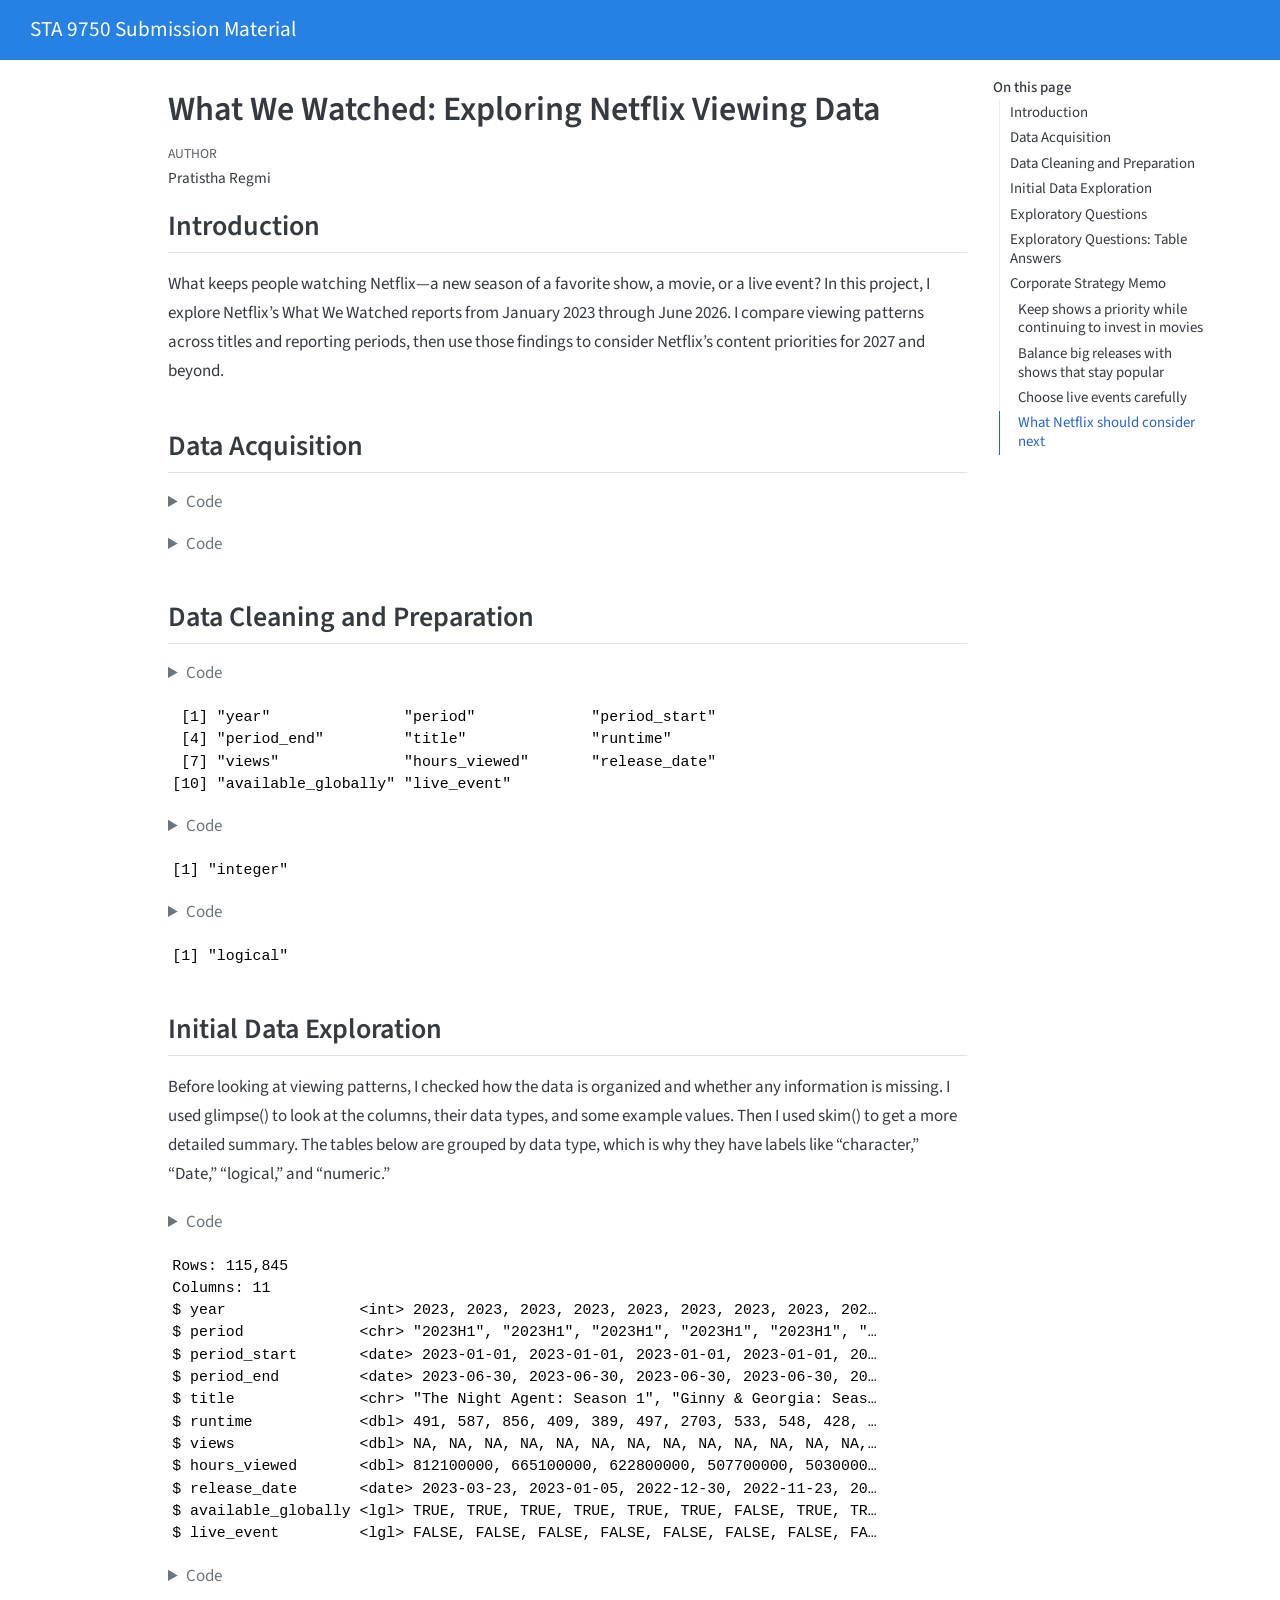
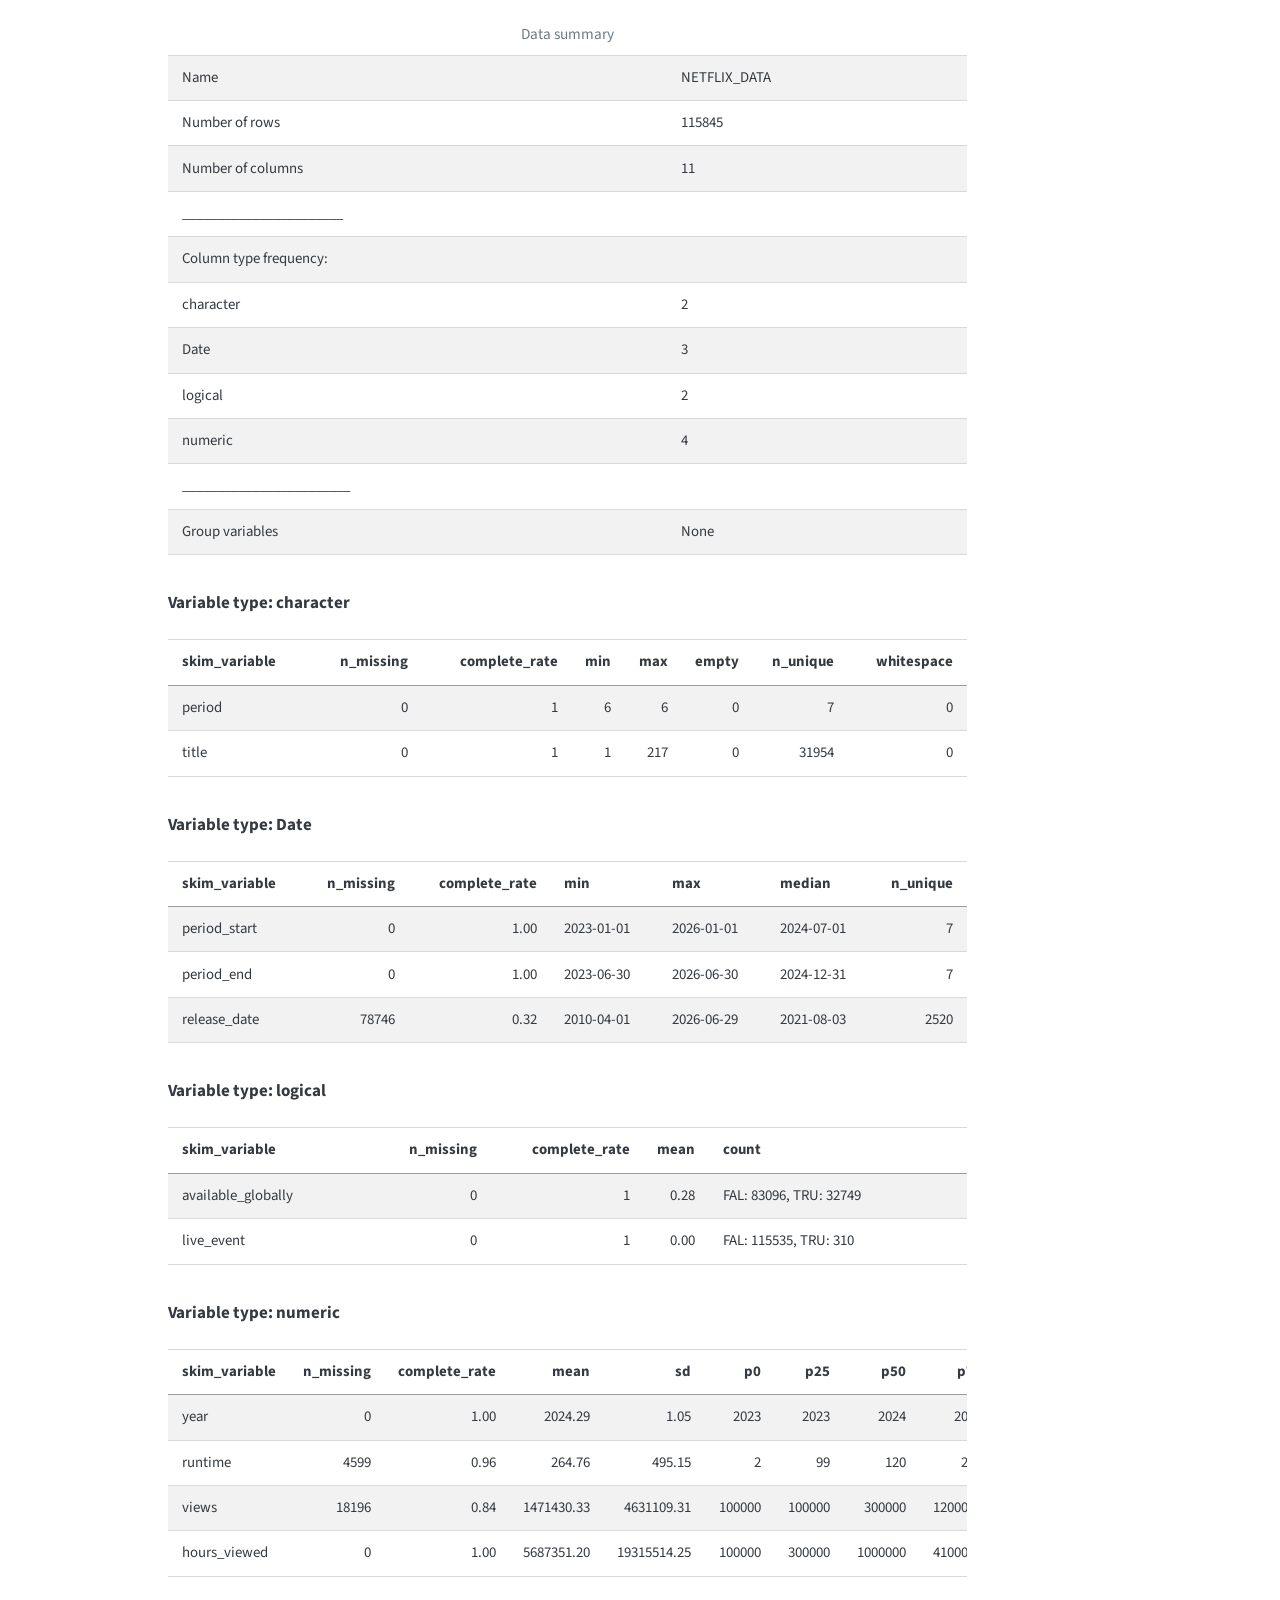
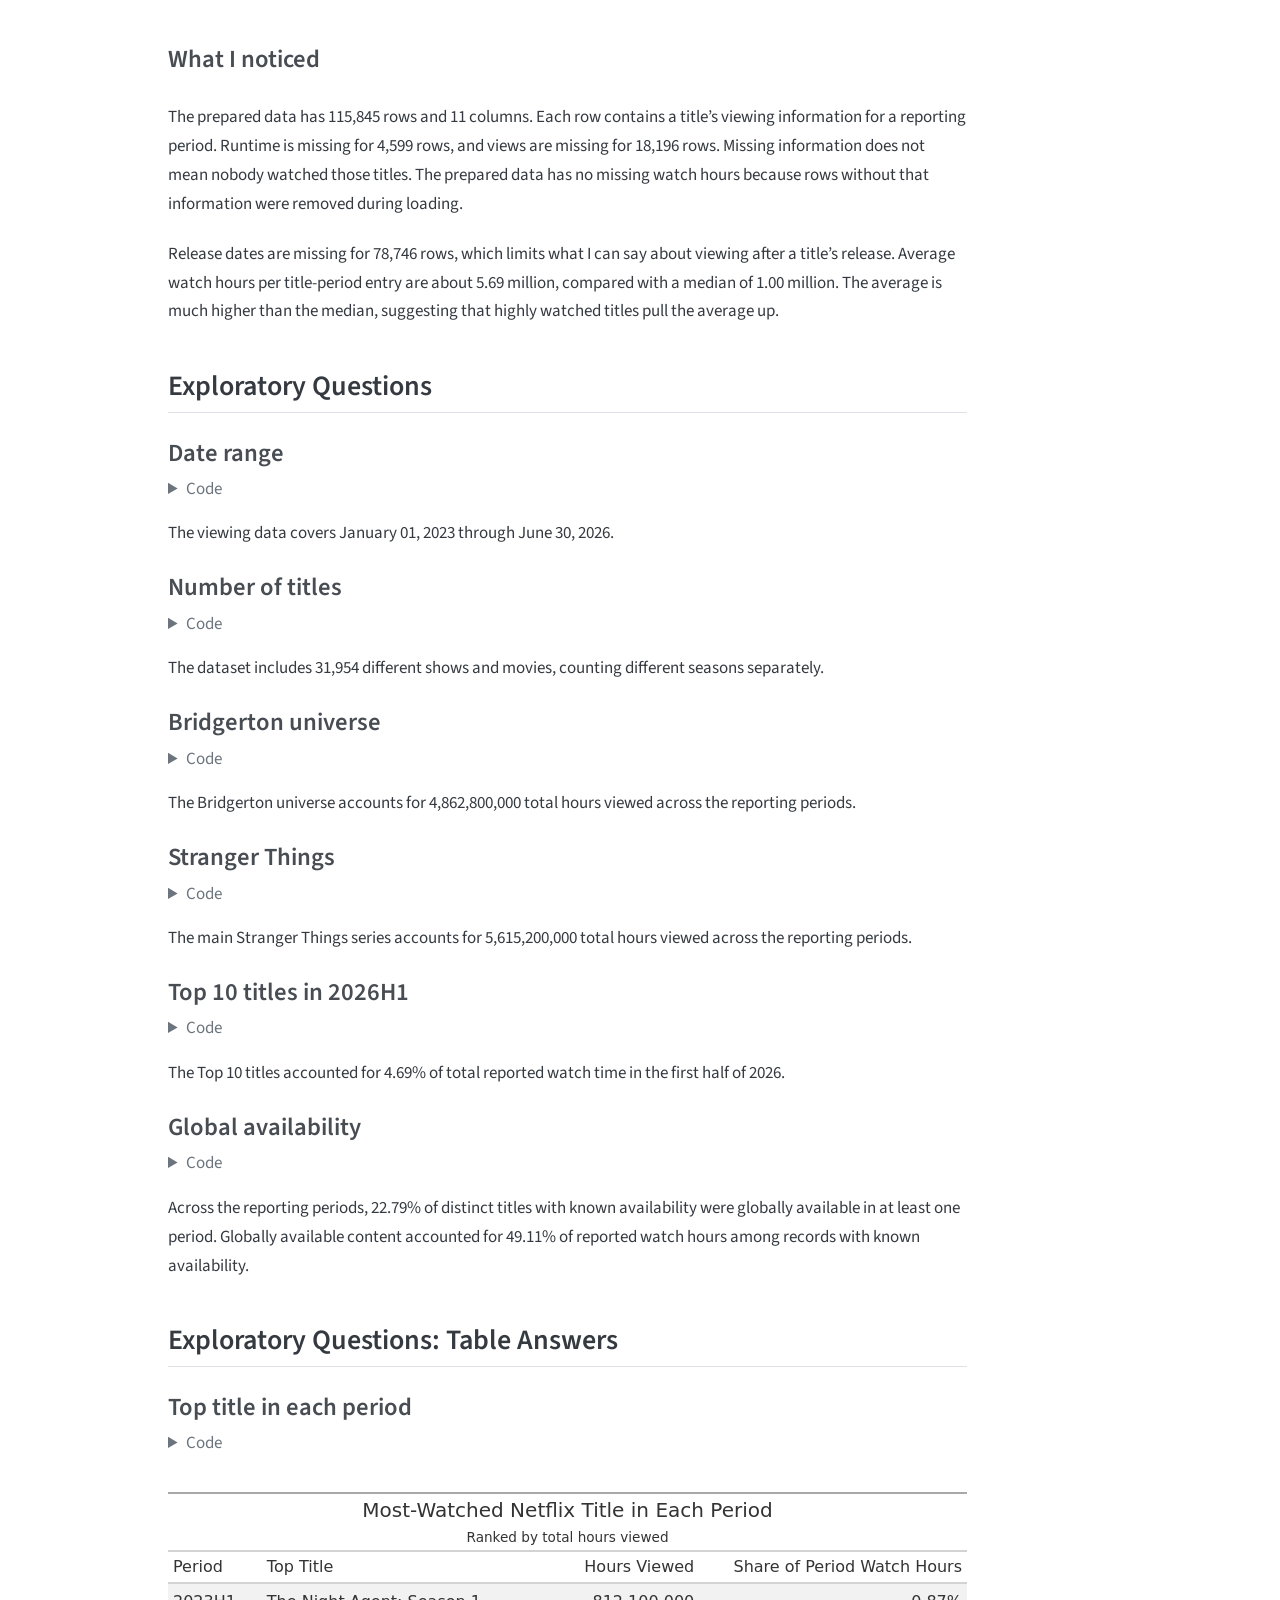
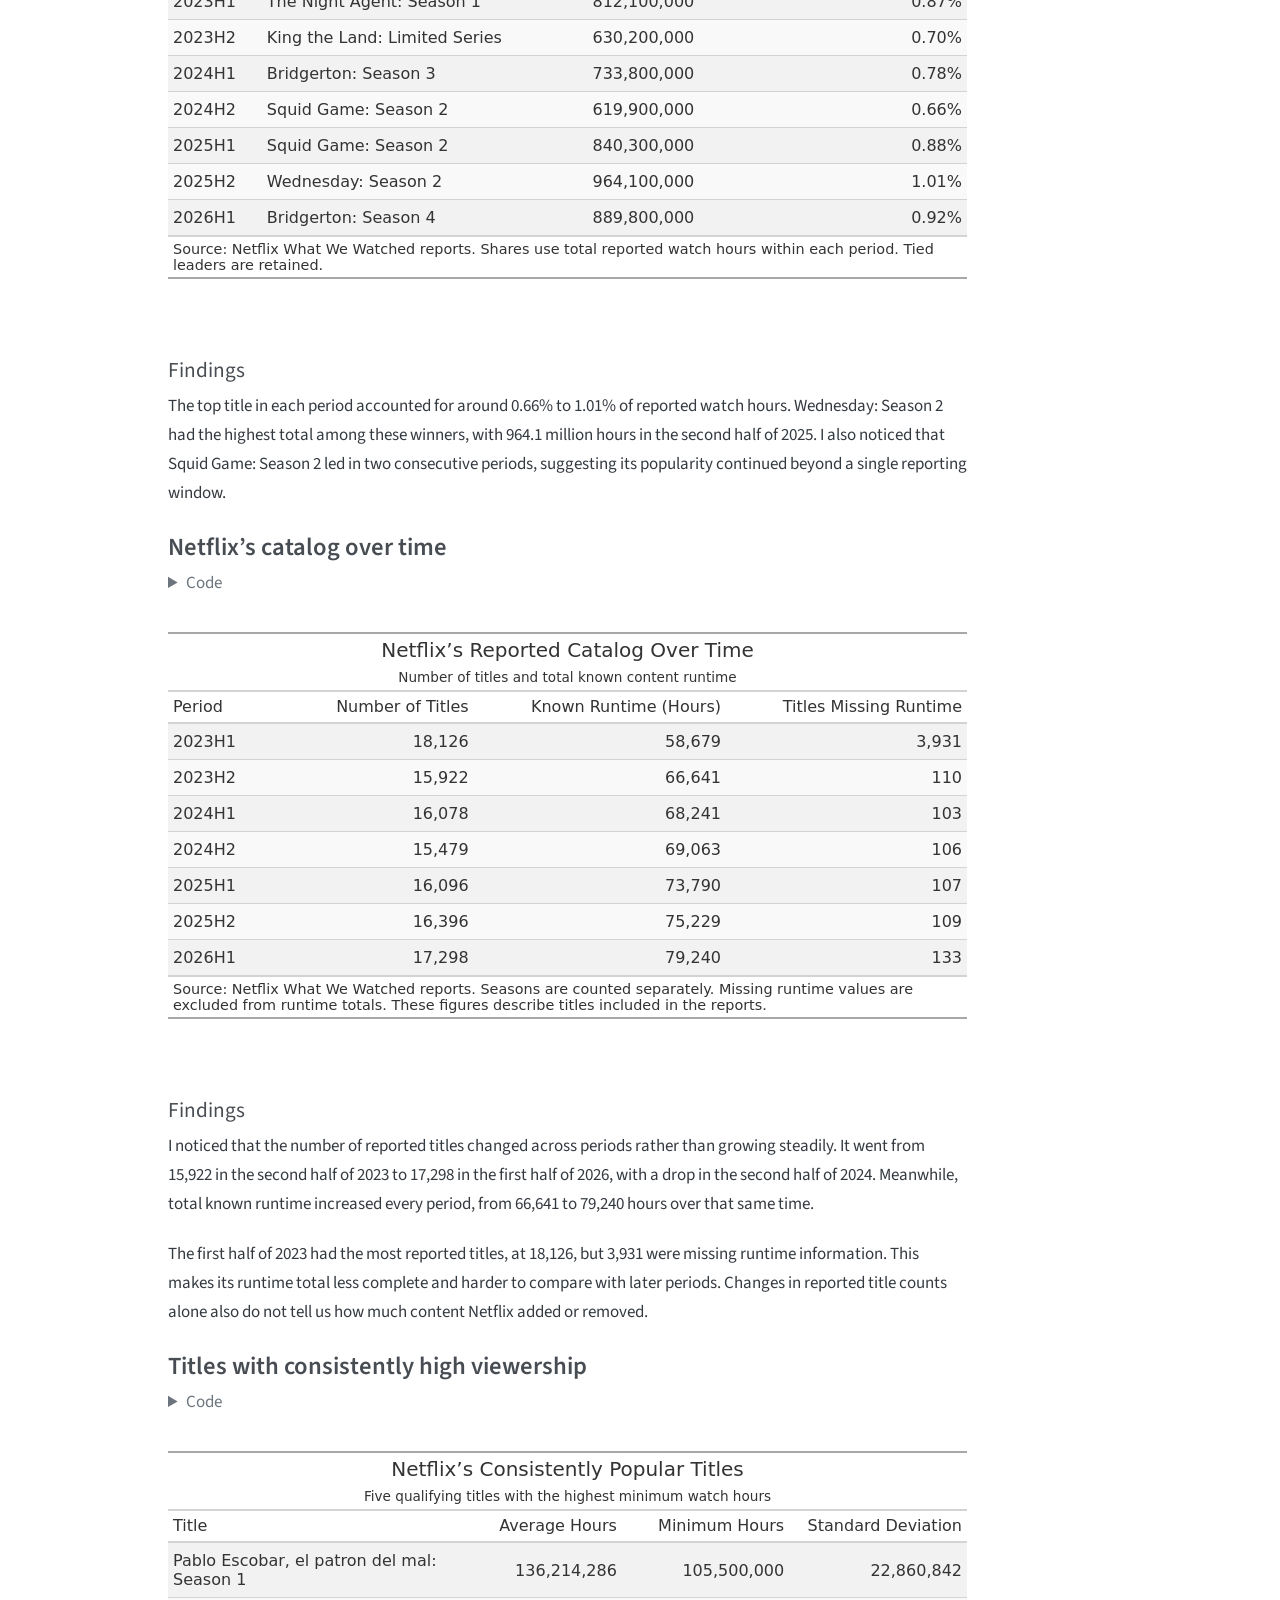
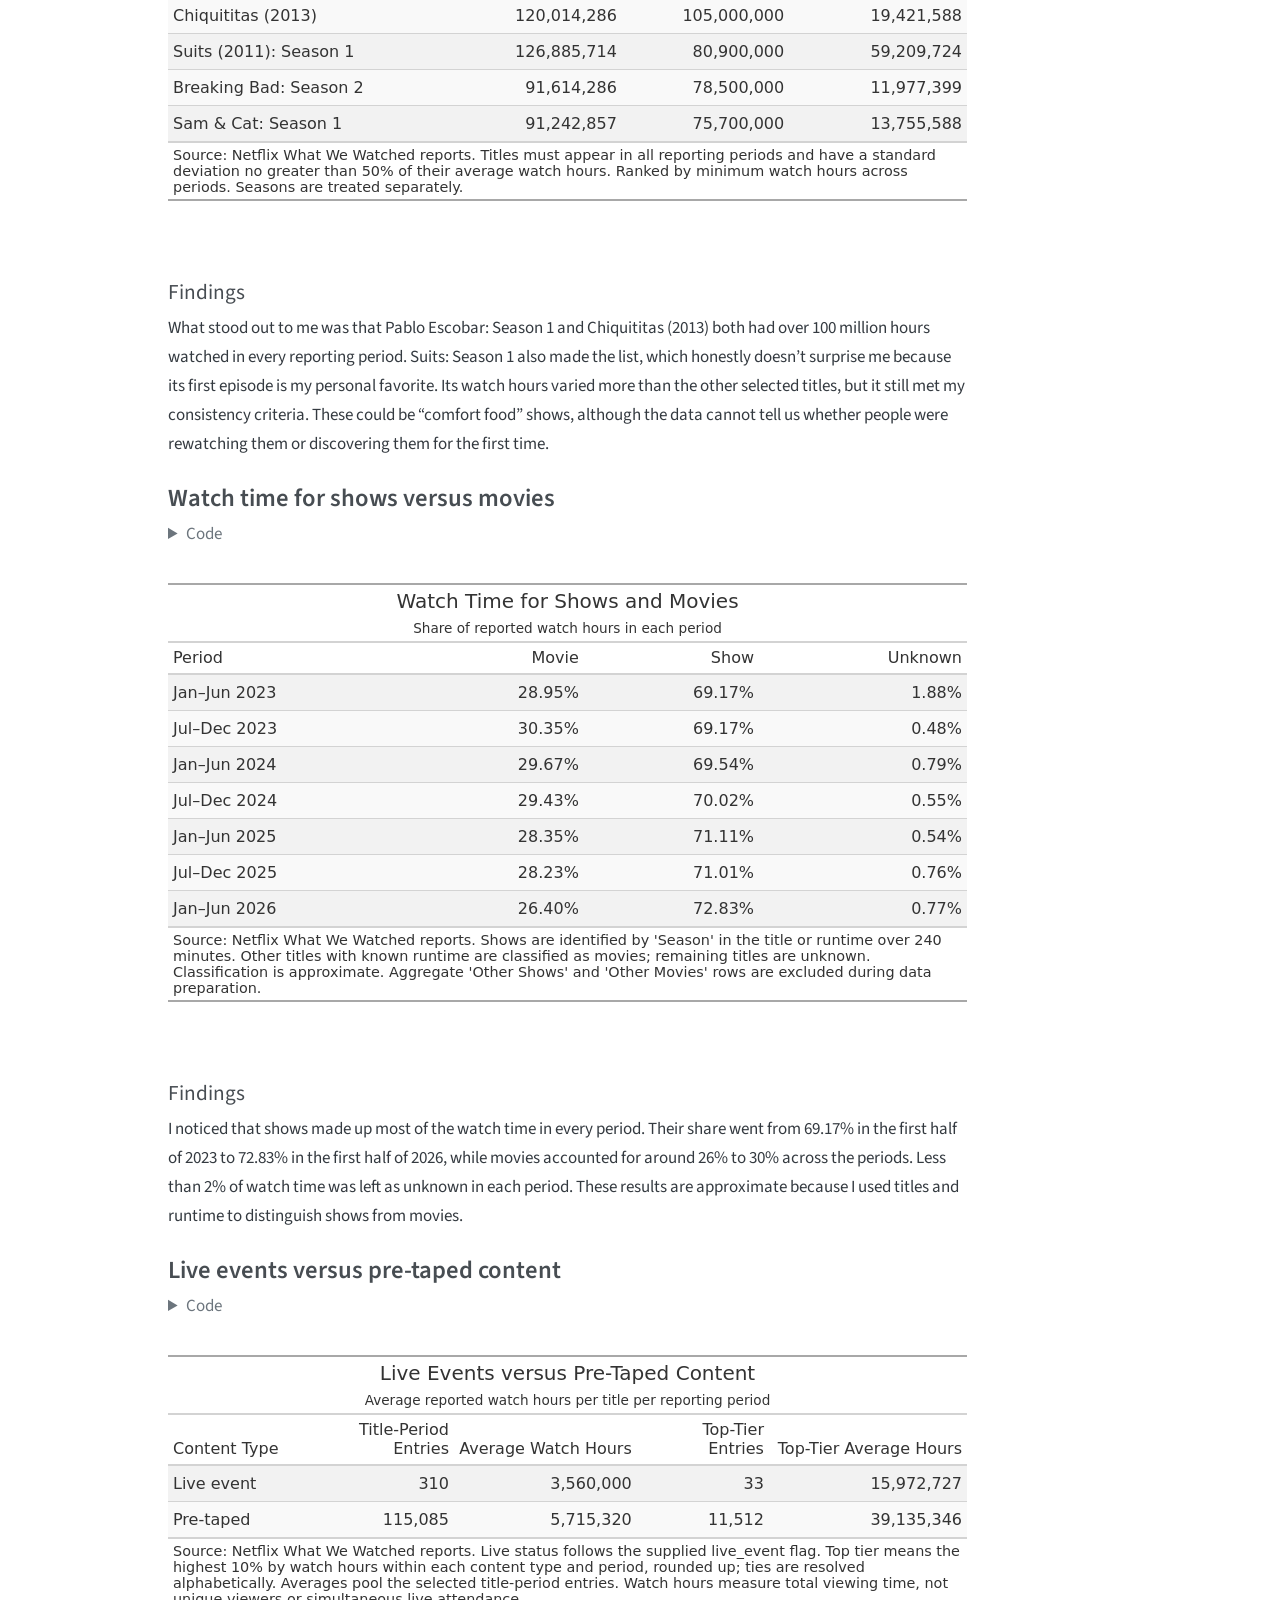
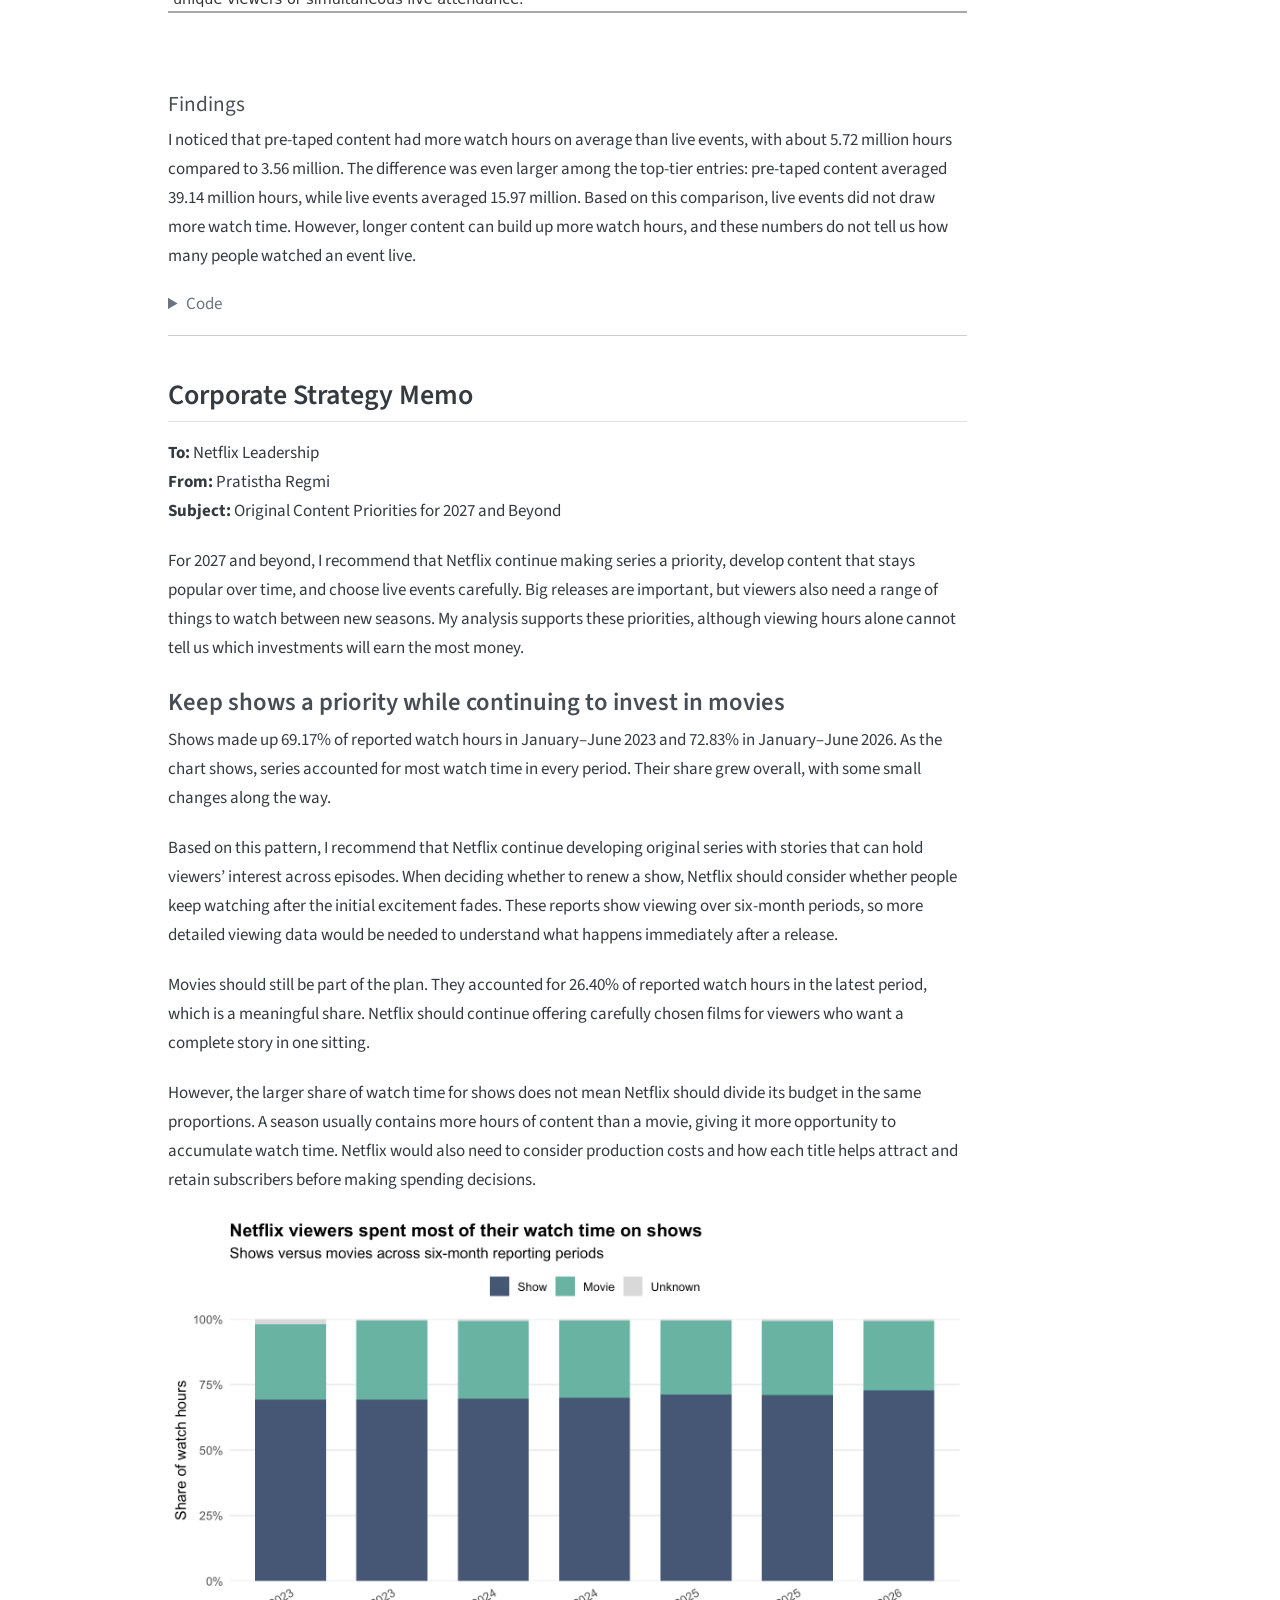
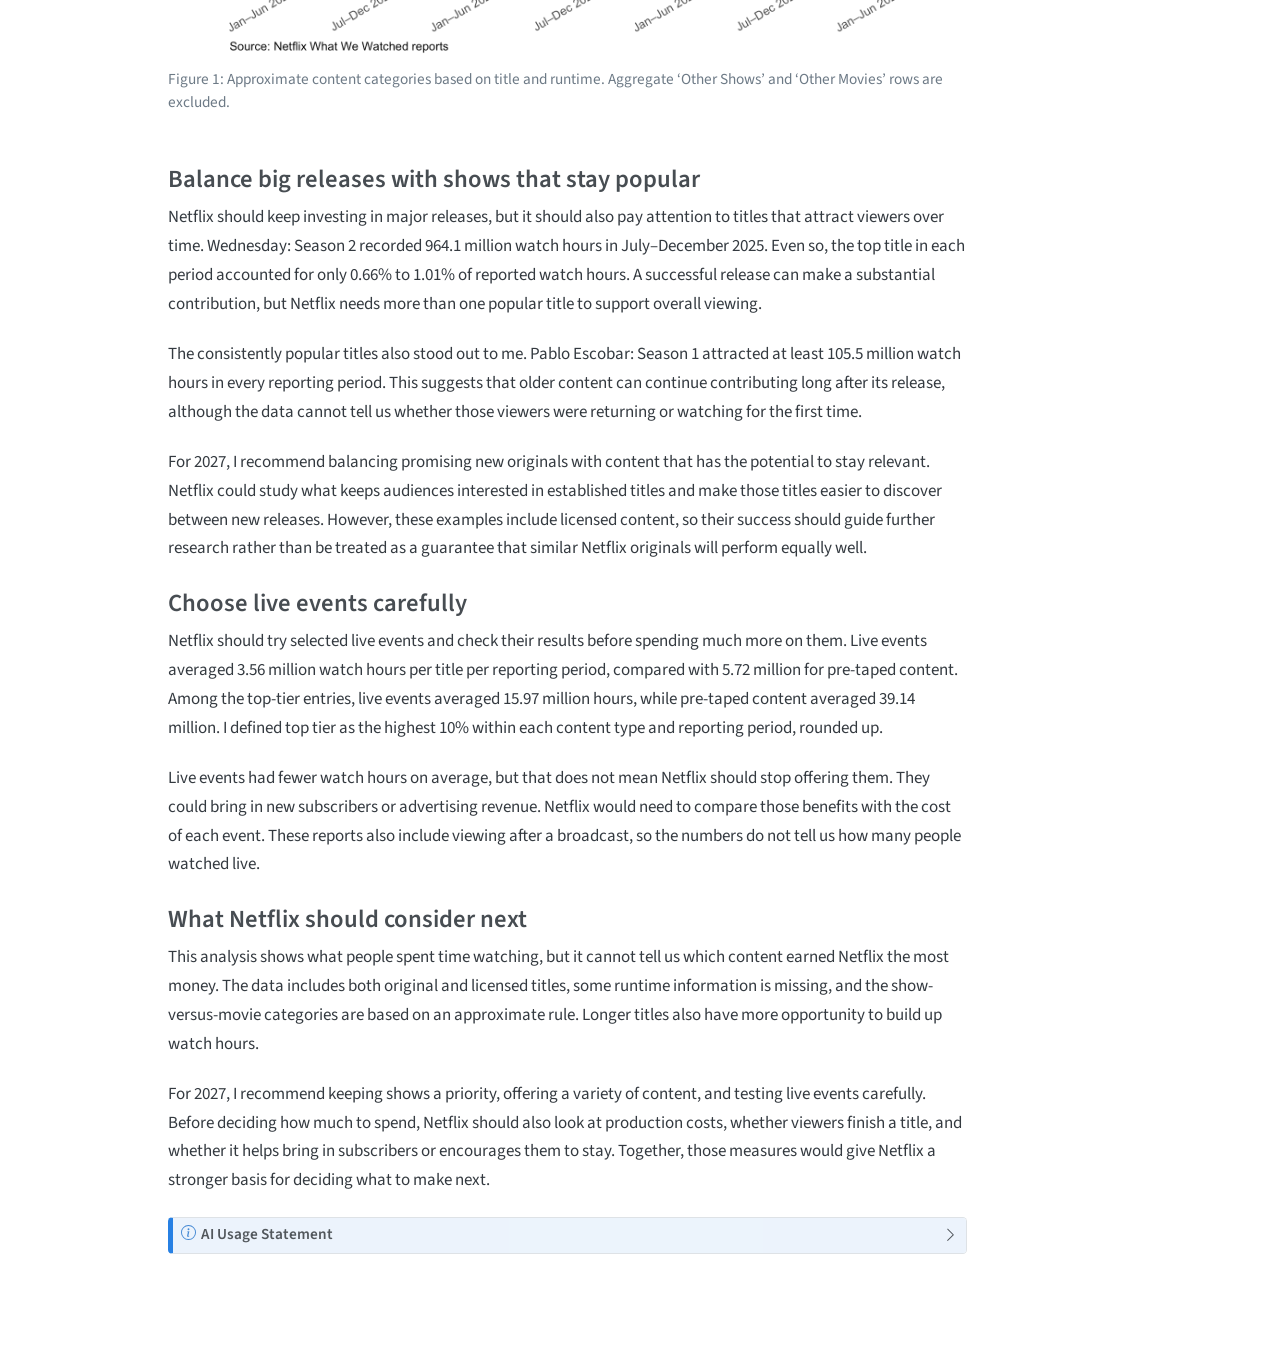
==== commit 8f755367: "Separate chart code from strategy memo" ====
--- a/docs/mp01.html
+++ b/docs/mp01.html
@@ -849,23 +849,23 @@
 <span id="cb18-37"><a href="#cb18-37" aria-hidden="true" tabindex="-1"></a>  )</span></code></pre></div><button title="Copy to Clipboard" class="code-copy-button"><i class="bi"></i></button></div>
 </details>
 <div class="cell-output-display">
-<div id="svvkqvrynz" style="padding-left:0px;padding-right:0px;padding-top:10px;padding-bottom:10px;overflow-x:auto;overflow-y:auto;width:auto;height:auto;">
-<style>#svvkqvrynz table {
+<div id="vrnqqkrfmj" style="padding-left:0px;padding-right:0px;padding-top:10px;padding-bottom:10px;overflow-x:auto;overflow-y:auto;width:auto;height:auto;">
+<style>#vrnqqkrfmj table {
   font-family: system-ui, 'Segoe UI', Roboto, Helvetica, Arial, sans-serif, 'Apple Color Emoji', 'Segoe UI Emoji', 'Segoe UI Symbol', 'Noto Color Emoji';
   -webkit-font-smoothing: antialiased;
   -moz-osx-font-smoothing: grayscale;
 }
 
-#svvkqvrynz thead, #svvkqvrynz tbody, #svvkqvrynz tfoot, #svvkqvrynz tr, #svvkqvrynz td, #svvkqvrynz th {
+#vrnqqkrfmj thead, #vrnqqkrfmj tbody, #vrnqqkrfmj tfoot, #vrnqqkrfmj tr, #vrnqqkrfmj td, #vrnqqkrfmj th {
   border-style: none;
 }
 
-#svvkqvrynz p {
+#vrnqqkrfmj p {
   margin: 0;
   padding: 0;
 }
 
-#svvkqvrynz .gt_table {
+#vrnqqkrfmj .gt_table {
   display: table;
   border-collapse: collapse;
   line-height: normal;
@@ -891,12 +891,12 @@
   border-left-color: #D3D3D3;
 }
 
-#svvkqvrynz .gt_caption {
+#vrnqqkrfmj .gt_caption {
   padding-top: 4px;
   padding-bottom: 4px;
 }
 
-#svvkqvrynz .gt_title {
+#vrnqqkrfmj .gt_title {
   color: #333333;
   font-size: 125%;
   font-weight: initial;
@@ -908,7 +908,7 @@
   border-bottom-width: 0;
 }
 
-#svvkqvrynz .gt_subtitle {
+#vrnqqkrfmj .gt_subtitle {
   color: #333333;
   font-size: 85%;
   font-weight: initial;
@@ -920,7 +920,7 @@
   border-top-width: 0;
 }
 
-#svvkqvrynz .gt_heading {
+#vrnqqkrfmj .gt_heading {
   background-color: #FFFFFF;
   text-align: center;
   border-bottom-color: #FFFFFF;
@@ -932,13 +932,13 @@
   border-right-color: #D3D3D3;
 }
 
-#svvkqvrynz .gt_bottom_border {
+#vrnqqkrfmj .gt_bottom_border {
   border-bottom-style: solid;
   border-bottom-width: 2px;
   border-bottom-color: #D3D3D3;
 }
 
-#svvkqvrynz .gt_col_headings {
+#vrnqqkrfmj .gt_col_headings {
   border-top-style: solid;
   border-top-width: 2px;
   border-top-color: #D3D3D3;
@@ -953,7 +953,7 @@
   border-right-color: #D3D3D3;
 }
 
-#svvkqvrynz .gt_col_heading {
+#vrnqqkrfmj .gt_col_heading {
   color: #333333;
   background-color: #FFFFFF;
   font-size: 100%;
@@ -973,7 +973,7 @@
   overflow-x: hidden;
 }
 
-#svvkqvrynz .gt_column_spanner_outer {
+#vrnqqkrfmj .gt_column_spanner_outer {
   color: #333333;
   background-color: #FFFFFF;
   font-size: 100%;
@@ -985,15 +985,15 @@
   padding-right: 4px;
 }
 
-#svvkqvrynz .gt_column_spanner_outer:first-child {
+#vrnqqkrfmj .gt_column_spanner_outer:first-child {
   padding-left: 0;
 }
 
-#svvkqvrynz .gt_column_spanner_outer:last-child {
+#vrnqqkrfmj .gt_column_spanner_outer:last-child {
   padding-right: 0;
 }
 
-#svvkqvrynz .gt_column_spanner {
+#vrnqqkrfmj .gt_column_spanner {
   border-bottom-style: solid;
   border-bottom-width: 2px;
   border-bottom-color: #D3D3D3;
@@ -1005,11 +1005,11 @@
   width: 100%;
 }
 
-#svvkqvrynz .gt_spanner_row {
+#vrnqqkrfmj .gt_spanner_row {
   border-bottom-style: hidden;
 }
 
-#svvkqvrynz .gt_group_heading {
+#vrnqqkrfmj .gt_group_heading {
   padding-top: 8px;
   padding-bottom: 8px;
   padding-left: 5px;
@@ -1035,7 +1035,7 @@
   text-align: left;
 }
 
-#svvkqvrynz .gt_empty_group_heading {
+#vrnqqkrfmj .gt_empty_group_heading {
   padding: 0.5px;
   color: #333333;
   background-color: #FFFFFF;
@@ -1050,15 +1050,15 @@
   vertical-align: middle;
 }
 
-#svvkqvrynz .gt_from_md > :first-child {
+#vrnqqkrfmj .gt_from_md > :first-child {
   margin-top: 0;
 }
 
-#svvkqvrynz .gt_from_md > :last-child {
+#vrnqqkrfmj .gt_from_md > :last-child {
   margin-bottom: 0;
 }
 
-#svvkqvrynz .gt_row {
+#vrnqqkrfmj .gt_row {
   padding-top: 8px;
   padding-bottom: 8px;
   padding-left: 5px;
@@ -1077,7 +1077,7 @@
   overflow-x: hidden;
 }
 
-#svvkqvrynz .gt_stub {
+#vrnqqkrfmj .gt_stub {
   color: #333333;
   background-color: #FFFFFF;
   font-size: 100%;
@@ -1090,7 +1090,7 @@
   padding-right: 5px;
 }
 
-#svvkqvrynz .gt_stub_row_group {
+#vrnqqkrfmj .gt_stub_row_group {
   color: #333333;
   background-color: #FFFFFF;
   font-size: 100%;
@@ -1104,15 +1104,15 @@
   vertical-align: top;
 }
 
-#svvkqvrynz .gt_row_group_first td {
+#vrnqqkrfmj .gt_row_group_first td {
   border-top-width: 2px;
 }
 
-#svvkqvrynz .gt_row_group_first th {
+#vrnqqkrfmj .gt_row_group_first th {
   border-top-width: 2px;
 }
 
-#svvkqvrynz .gt_summary_row {
+#vrnqqkrfmj .gt_summary_row {
   color: #333333;
   background-color: #FFFFFF;
   text-transform: inherit;
@@ -1122,16 +1122,16 @@
   padding-right: 5px;
 }
 
-#svvkqvrynz .gt_first_summary_row {
+#vrnqqkrfmj .gt_first_summary_row {
   border-top-style: solid;
   border-top-color: #D3D3D3;
 }
 
-#svvkqvrynz .gt_first_summary_row.thick {
+#vrnqqkrfmj .gt_first_summary_row.thick {
   border-top-width: 2px;
 }
 
-#svvkqvrynz .gt_last_summary_row {
+#vrnqqkrfmj .gt_last_summary_row {
   padding-top: 8px;
   padding-bottom: 8px;
   padding-left: 5px;
@@ -1141,7 +1141,7 @@
   border-bottom-color: #D3D3D3;
 }
 
-#svvkqvrynz .gt_grand_summary_row {
+#vrnqqkrfmj .gt_grand_summary_row {
   color: #333333;
   background-color: #FFFFFF;
   text-transform: inherit;
@@ -1151,7 +1151,7 @@
   padding-right: 5px;
 }
 
-#svvkqvrynz .gt_first_grand_summary_row {
+#vrnqqkrfmj .gt_first_grand_summary_row {
   padding-top: 8px;
   padding-bottom: 8px;
   padding-left: 5px;
@@ -1161,7 +1161,7 @@
   border-top-color: #D3D3D3;
 }
 
-#svvkqvrynz .gt_last_grand_summary_row_top {
+#vrnqqkrfmj .gt_last_grand_summary_row_top {
   padding-top: 8px;
   padding-bottom: 8px;
   padding-left: 5px;
@@ -1171,11 +1171,11 @@
   border-bottom-color: #D3D3D3;
 }
 
-#svvkqvrynz .gt_striped {
+#vrnqqkrfmj .gt_striped {
   background-color: rgba(128, 128, 128, 0.05);
 }
 
-#svvkqvrynz .gt_table_body {
+#vrnqqkrfmj .gt_table_body {
   border-top-style: solid;
   border-top-width: 2px;
   border-top-color: #D3D3D3;
@@ -1184,7 +1184,7 @@
   border-bottom-color: #D3D3D3;
 }
 
-#svvkqvrynz .gt_footnotes {
+#vrnqqkrfmj .gt_footnotes {
   color: #333333;
   background-color: #FFFFFF;
   border-bottom-style: none;
@@ -1198,7 +1198,7 @@
   border-right-color: #D3D3D3;
 }
 
-#svvkqvrynz .gt_footnote {
+#vrnqqkrfmj .gt_footnote {
   margin: 0px;
   font-size: 90%;
   padding-top: 4px;
@@ -1207,7 +1207,7 @@
   padding-right: 5px;
 }
 
-#svvkqvrynz .gt_sourcenotes {
+#vrnqqkrfmj .gt_sourcenotes {
   color: #333333;
   background-color: #FFFFFF;
   border-bottom-style: none;
@@ -1221,7 +1221,7 @@
   border-right-color: #D3D3D3;
 }
 
-#svvkqvrynz .gt_sourcenote {
+#vrnqqkrfmj .gt_sourcenote {
   font-size: 90%;
   padding-top: 4px;
   padding-bottom: 4px;
@@ -1229,72 +1229,72 @@
   padding-right: 5px;
 }
 
-#svvkqvrynz .gt_left {
+#vrnqqkrfmj .gt_left {
   text-align: left;
 }
 
-#svvkqvrynz .gt_center {
+#vrnqqkrfmj .gt_center {
   text-align: center;
 }
 
-#svvkqvrynz .gt_right {
+#vrnqqkrfmj .gt_right {
   text-align: right;
   font-variant-numeric: tabular-nums;
 }
 
-#svvkqvrynz .gt_font_normal {
+#vrnqqkrfmj .gt_font_normal {
   font-weight: normal;
 }
 
-#svvkqvrynz .gt_font_bold {
+#vrnqqkrfmj .gt_font_bold {
   font-weight: bold;
 }
 
-#svvkqvrynz .gt_font_italic {
+#vrnqqkrfmj .gt_font_italic {
   font-style: italic;
 }
 
-#svvkqvrynz .gt_super {
+#vrnqqkrfmj .gt_super {
   font-size: 65%;
 }
 
-#svvkqvrynz .gt_footnote_marks {
+#vrnqqkrfmj .gt_footnote_marks {
   font-size: 75%;
   vertical-align: 0.4em;
   position: initial;
 }
 
-#svvkqvrynz .gt_asterisk {
+#vrnqqkrfmj .gt_asterisk {
   font-size: 100%;
   vertical-align: 0;
 }
 
-#svvkqvrynz .gt_indent_1 {
+#vrnqqkrfmj .gt_indent_1 {
   text-indent: 5px;
 }
 
-#svvkqvrynz .gt_indent_2 {
+#vrnqqkrfmj .gt_indent_2 {
   text-indent: 10px;
 }
 
-#svvkqvrynz .gt_indent_3 {
+#vrnqqkrfmj .gt_indent_3 {
   text-indent: 15px;
 }
 
-#svvkqvrynz .gt_indent_4 {
+#vrnqqkrfmj .gt_indent_4 {
   text-indent: 20px;
 }
 
-#svvkqvrynz .gt_indent_5 {
+#vrnqqkrfmj .gt_indent_5 {
   text-indent: 25px;
 }
 
-#svvkqvrynz .katex-display {
+#vrnqqkrfmj .katex-display {
   display: inline-flex !important;
   margin-bottom: 0.75em !important;
 }
 
-#svvkqvrynz div.Reactable > div.rt-table > div.rt-thead > div.rt-tr.rt-tr-group-header > div.rt-th-group:after {
+#vrnqqkrfmj div.Reactable > div.rt-table > div.rt-thead > div.rt-tr.rt-tr-group-header > div.rt-th-group:after {
   height: 0px !important;
 }
 </style>
@@ -1411,23 +1411,23 @@
 <span id="cb19-31"><a href="#cb19-31" aria-hidden="true" tabindex="-1"></a>  )</span></code></pre></div><button title="Copy to Clipboard" class="code-copy-button"><i class="bi"></i></button></div>
 </details>
 <div class="cell-output-display">
-<div id="cfzblxgihf" style="padding-left:0px;padding-right:0px;padding-top:10px;padding-bottom:10px;overflow-x:auto;overflow-y:auto;width:auto;height:auto;">
-<style>#cfzblxgihf table {
+<div id="vwgmhwgswc" style="padding-left:0px;padding-right:0px;padding-top:10px;padding-bottom:10px;overflow-x:auto;overflow-y:auto;width:auto;height:auto;">
+<style>#vwgmhwgswc table {
   font-family: system-ui, 'Segoe UI', Roboto, Helvetica, Arial, sans-serif, 'Apple Color Emoji', 'Segoe UI Emoji', 'Segoe UI Symbol', 'Noto Color Emoji';
   -webkit-font-smoothing: antialiased;
   -moz-osx-font-smoothing: grayscale;
 }
 
-#cfzblxgihf thead, #cfzblxgihf tbody, #cfzblxgihf tfoot, #cfzblxgihf tr, #cfzblxgihf td, #cfzblxgihf th {
+#vwgmhwgswc thead, #vwgmhwgswc tbody, #vwgmhwgswc tfoot, #vwgmhwgswc tr, #vwgmhwgswc td, #vwgmhwgswc th {
   border-style: none;
 }
 
-#cfzblxgihf p {
+#vwgmhwgswc p {
   margin: 0;
   padding: 0;
 }
 
-#cfzblxgihf .gt_table {
+#vwgmhwgswc .gt_table {
   display: table;
   border-collapse: collapse;
   line-height: normal;
@@ -1453,12 +1453,12 @@
   border-left-color: #D3D3D3;
 }
 
-#cfzblxgihf .gt_caption {
+#vwgmhwgswc .gt_caption {
   padding-top: 4px;
   padding-bottom: 4px;
 }
 
-#cfzblxgihf .gt_title {
+#vwgmhwgswc .gt_title {
   color: #333333;
   font-size: 125%;
   font-weight: initial;
@@ -1470,7 +1470,7 @@
   border-bottom-width: 0;
 }
 
-#cfzblxgihf .gt_subtitle {
+#vwgmhwgswc .gt_subtitle {
   color: #333333;
   font-size: 85%;
   font-weight: initial;
@@ -1482,7 +1482,7 @@
   border-top-width: 0;
 }
 
-#cfzblxgihf .gt_heading {
+#vwgmhwgswc .gt_heading {
   background-color: #FFFFFF;
   text-align: center;
   border-bottom-color: #FFFFFF;
@@ -1494,13 +1494,13 @@
   border-right-color: #D3D3D3;
 }
 
-#cfzblxgihf .gt_bottom_border {
+#vwgmhwgswc .gt_bottom_border {
   border-bottom-style: solid;
   border-bottom-width: 2px;
   border-bottom-color: #D3D3D3;
 }
 
-#cfzblxgihf .gt_col_headings {
+#vwgmhwgswc .gt_col_headings {
   border-top-style: solid;
   border-top-width: 2px;
   border-top-color: #D3D3D3;
@@ -1515,7 +1515,7 @@
   border-right-color: #D3D3D3;
 }
 
-#cfzblxgihf .gt_col_heading {
+#vwgmhwgswc .gt_col_heading {
   color: #333333;
   background-color: #FFFFFF;
   font-size: 100%;
@@ -1535,7 +1535,7 @@
   overflow-x: hidden;
 }
 
-#cfzblxgihf .gt_column_spanner_outer {
+#vwgmhwgswc .gt_column_spanner_outer {
   color: #333333;
   background-color: #FFFFFF;
   font-size: 100%;
@@ -1547,15 +1547,15 @@
   padding-right: 4px;
 }
 
-#cfzblxgihf .gt_column_spanner_outer:first-child {
+#vwgmhwgswc .gt_column_spanner_outer:first-child {
   padding-left: 0;
 }
 
-#cfzblxgihf .gt_column_spanner_outer:last-child {
+#vwgmhwgswc .gt_column_spanner_outer:last-child {
   padding-right: 0;
 }
 
-#cfzblxgihf .gt_column_spanner {
+#vwgmhwgswc .gt_column_spanner {
   border-bottom-style: solid;
   border-bottom-width: 2px;
   border-bottom-color: #D3D3D3;
@@ -1567,11 +1567,11 @@
   width: 100%;
 }
 
-#cfzblxgihf .gt_spanner_row {
+#vwgmhwgswc .gt_spanner_row {
   border-bottom-style: hidden;
 }
 
-#cfzblxgihf .gt_group_heading {
+#vwgmhwgswc .gt_group_heading {
   padding-top: 8px;
   padding-bottom: 8px;
   padding-left: 5px;
@@ -1597,7 +1597,7 @@
   text-align: left;
 }
 
-#cfzblxgihf .gt_empty_group_heading {
+#vwgmhwgswc .gt_empty_group_heading {
   padding: 0.5px;
   color: #333333;
   background-color: #FFFFFF;
@@ -1612,15 +1612,15 @@
   vertical-align: middle;
 }
 
-#cfzblxgihf .gt_from_md > :first-child {
+#vwgmhwgswc .gt_from_md > :first-child {
   margin-top: 0;
 }
 
-#cfzblxgihf .gt_from_md > :last-child {
+#vwgmhwgswc .gt_from_md > :last-child {
   margin-bottom: 0;
 }
 
-#cfzblxgihf .gt_row {
+#vwgmhwgswc .gt_row {
   padding-top: 8px;
   padding-bottom: 8px;
   padding-left: 5px;
@@ -1639,7 +1639,7 @@
   overflow-x: hidden;
 }
 
-#cfzblxgihf .gt_stub {
+#vwgmhwgswc .gt_stub {
   color: #333333;
   background-color: #FFFFFF;
   font-size: 100%;
@@ -1652,7 +1652,7 @@
   padding-right: 5px;
 }
 
-#cfzblxgihf .gt_stub_row_group {
+#vwgmhwgswc .gt_stub_row_group {
   color: #333333;
   background-color: #FFFFFF;
   font-size: 100%;
@@ -1666,15 +1666,15 @@
   vertical-align: top;
 }
 
-#cfzblxgihf .gt_row_group_first td {
+#vwgmhwgswc .gt_row_group_first td {
   border-top-width: 2px;
 }
 
-#cfzblxgihf .gt_row_group_first th {
+#vwgmhwgswc .gt_row_group_first th {
   border-top-width: 2px;
 }
 
-#cfzblxgihf .gt_summary_row {
+#vwgmhwgswc .gt_summary_row {
   color: #333333;
   background-color: #FFFFFF;
   text-transform: inherit;
@@ -1684,16 +1684,16 @@
   padding-right: 5px;
 }
 
-#cfzblxgihf .gt_first_summary_row {
+#vwgmhwgswc .gt_first_summary_row {
   border-top-style: solid;
   border-top-color: #D3D3D3;
 }
 
-#cfzblxgihf .gt_first_summary_row.thick {
+#vwgmhwgswc .gt_first_summary_row.thick {
   border-top-width: 2px;
 }
 
-#cfzblxgihf .gt_last_summary_row {
+#vwgmhwgswc .gt_last_summary_row {
   padding-top: 8px;
   padding-bottom: 8px;
   padding-left: 5px;
@@ -1703,7 +1703,7 @@
   border-bottom-color: #D3D3D3;
 }
 
-#cfzblxgihf .gt_grand_summary_row {
+#vwgmhwgswc .gt_grand_summary_row {
   color: #333333;
   background-color: #FFFFFF;
   text-transform: inherit;
@@ -1713,7 +1713,7 @@
   padding-right: 5px;
 }
 
-#cfzblxgihf .gt_first_grand_summary_row {
+#vwgmhwgswc .gt_first_grand_summary_row {
   padding-top: 8px;
   padding-bottom: 8px;
   padding-left: 5px;
@@ -1723,7 +1723,7 @@
   border-top-color: #D3D3D3;
 }
 
-#cfzblxgihf .gt_last_grand_summary_row_top {
+#vwgmhwgswc .gt_last_grand_summary_row_top {
   padding-top: 8px;
   padding-bottom: 8px;
   padding-left: 5px;
@@ -1733,11 +1733,11 @@
   border-bottom-color: #D3D3D3;
 }
 
-#cfzblxgihf .gt_striped {
+#vwgmhwgswc .gt_striped {
   background-color: rgba(128, 128, 128, 0.05);
 }
 
-#cfzblxgihf .gt_table_body {
+#vwgmhwgswc .gt_table_body {
   border-top-style: solid;
   border-top-width: 2px;
   border-top-color: #D3D3D3;
@@ -1746,7 +1746,7 @@
   border-bottom-color: #D3D3D3;
 }
 
-#cfzblxgihf .gt_footnotes {
+#vwgmhwgswc .gt_footnotes {
   color: #333333;
   background-color: #FFFFFF;
   border-bottom-style: none;
@@ -1760,7 +1760,7 @@
   border-right-color: #D3D3D3;
 }
 
-#cfzblxgihf .gt_footnote {
+#vwgmhwgswc .gt_footnote {
   margin: 0px;
   font-size: 90%;
   padding-top: 4px;
@@ -1769,7 +1769,7 @@
   padding-right: 5px;
 }
 
-#cfzblxgihf .gt_sourcenotes {
+#vwgmhwgswc .gt_sourcenotes {
   color: #333333;
   background-color: #FFFFFF;
   border-bottom-style: none;
@@ -1783,7 +1783,7 @@
   border-right-color: #D3D3D3;
 }
 
-#cfzblxgihf .gt_sourcenote {
+#vwgmhwgswc .gt_sourcenote {
   font-size: 90%;
   padding-top: 4px;
   padding-bottom: 4px;
@@ -1791,72 +1791,72 @@
   padding-right: 5px;
 }
 
-#cfzblxgihf .gt_left {
+#vwgmhwgswc .gt_left {
   text-align: left;
 }
 
-#cfzblxgihf .gt_center {
+#vwgmhwgswc .gt_center {
   text-align: center;
 }
 
-#cfzblxgihf .gt_right {
+#vwgmhwgswc .gt_right {
   text-align: right;
   font-variant-numeric: tabular-nums;
 }
 
-#cfzblxgihf .gt_font_normal {
+#vwgmhwgswc .gt_font_normal {
   font-weight: normal;
 }
 
-#cfzblxgihf .gt_font_bold {
+#vwgmhwgswc .gt_font_bold {
   font-weight: bold;
 }
 
-#cfzblxgihf .gt_font_italic {
+#vwgmhwgswc .gt_font_italic {
   font-style: italic;
 }
 
-#cfzblxgihf .gt_super {
+#vwgmhwgswc .gt_super {
   font-size: 65%;
 }
 
-#cfzblxgihf .gt_footnote_marks {
+#vwgmhwgswc .gt_footnote_marks {
   font-size: 75%;
   vertical-align: 0.4em;
   position: initial;
 }
 
-#cfzblxgihf .gt_asterisk {
+#vwgmhwgswc .gt_asterisk {
   font-size: 100%;
   vertical-align: 0;
 }
 
-#cfzblxgihf .gt_indent_1 {
+#vwgmhwgswc .gt_indent_1 {
   text-indent: 5px;
 }
 
-#cfzblxgihf .gt_indent_2 {
+#vwgmhwgswc .gt_indent_2 {
   text-indent: 10px;
 }
 
-#cfzblxgihf .gt_indent_3 {
+#vwgmhwgswc .gt_indent_3 {
   text-indent: 15px;
 }
 
-#cfzblxgihf .gt_indent_4 {
+#vwgmhwgswc .gt_indent_4 {
   text-indent: 20px;
 }
 
-#cfzblxgihf .gt_indent_5 {
+#vwgmhwgswc .gt_indent_5 {
   text-indent: 25px;
 }
 
-#cfzblxgihf .katex-display {
+#vwgmhwgswc .katex-display {
   display: inline-flex !important;
   margin-bottom: 0.75em !important;
 }
 
-#cfzblxgihf div.Reactable > div.rt-table > div.rt-thead > div.rt-tr.rt-tr-group-header > div.rt-th-group:after {
+#vwgmhwgswc div.Reactable > div.rt-table > div.rt-thead > div.rt-tr.rt-tr-group-header > div.rt-th-group:after {
   height: 0px !important;
 }
 </style>
@@ -1989,23 +1989,23 @@
 <span id="cb20-46"><a href="#cb20-46" aria-hidden="true" tabindex="-1"></a>  )</span></code></pre></div><button title="Copy to Clipboard" class="code-copy-button"><i class="bi"></i></button></div>
 </details>
 <div class="cell-output-display">
-<div id="gwallyxsdf" style="padding-left:0px;padding-right:0px;padding-top:10px;padding-bottom:10px;overflow-x:auto;overflow-y:auto;width:auto;height:auto;">
-<style>#gwallyxsdf table {
+<div id="pvvymgrqnj" style="padding-left:0px;padding-right:0px;padding-top:10px;padding-bottom:10px;overflow-x:auto;overflow-y:auto;width:auto;height:auto;">
+<style>#pvvymgrqnj table {
   font-family: system-ui, 'Segoe UI', Roboto, Helvetica, Arial, sans-serif, 'Apple Color Emoji', 'Segoe UI Emoji', 'Segoe UI Symbol', 'Noto Color Emoji';
   -webkit-font-smoothing: antialiased;
   -moz-osx-font-smoothing: grayscale;
 }
 
-#gwallyxsdf thead, #gwallyxsdf tbody, #gwallyxsdf tfoot, #gwallyxsdf tr, #gwallyxsdf td, #gwallyxsdf th {
+#pvvymgrqnj thead, #pvvymgrqnj tbody, #pvvymgrqnj tfoot, #pvvymgrqnj tr, #pvvymgrqnj td, #pvvymgrqnj th {
   border-style: none;
 }
 
-#gwallyxsdf p {
+#pvvymgrqnj p {
   margin: 0;
   padding: 0;
 }
 
-#gwallyxsdf .gt_table {
+#pvvymgrqnj .gt_table {
   display: table;
   border-collapse: collapse;
   line-height: normal;
@@ -2031,12 +2031,12 @@
   border-left-color: #D3D3D3;
 }
 
-#gwallyxsdf .gt_caption {
+#pvvymgrqnj .gt_caption {
   padding-top: 4px;
   padding-bottom: 4px;
 }
 
-#gwallyxsdf .gt_title {
+#pvvymgrqnj .gt_title {
   color: #333333;
   font-size: 125%;
   font-weight: initial;
@@ -2048,7 +2048,7 @@
   border-bottom-width: 0;
 }
 
-#gwallyxsdf .gt_subtitle {
+#pvvymgrqnj .gt_subtitle {
   color: #333333;
   font-size: 85%;
   font-weight: initial;
@@ -2060,7 +2060,7 @@
   border-top-width: 0;
 }
 
-#gwallyxsdf .gt_heading {
+#pvvymgrqnj .gt_heading {
   background-color: #FFFFFF;
   text-align: center;
   border-bottom-color: #FFFFFF;
@@ -2072,13 +2072,13 @@
   border-right-color: #D3D3D3;
 }
 
-#gwallyxsdf .gt_bottom_border {
+#pvvymgrqnj .gt_bottom_border {
   border-bottom-style: solid;
   border-bottom-width: 2px;
   border-bottom-color: #D3D3D3;
 }
 
-#gwallyxsdf .gt_col_headings {
+#pvvymgrqnj .gt_col_headings {
   border-top-style: solid;
   border-top-width: 2px;
   border-top-color: #D3D3D3;
@@ -2093,7 +2093,7 @@
   border-right-color: #D3D3D3;
 }
 
-#gwallyxsdf .gt_col_heading {
+#pvvymgrqnj .gt_col_heading {
   color: #333333;
   background-color: #FFFFFF;
   font-size: 100%;
@@ -2113,7 +2113,7 @@
   overflow-x: hidden;
 }
 
-#gwallyxsdf .gt_column_spanner_outer {
+#pvvymgrqnj .gt_column_spanner_outer {
   color: #333333;
   background-color: #FFFFFF;
   font-size: 100%;
@@ -2125,15 +2125,15 @@
   padding-right: 4px;
 }
 
-#gwallyxsdf .gt_column_spanner_outer:first-child {
+#pvvymgrqnj .gt_column_spanner_outer:first-child {
   padding-left: 0;
 }
 
-#gwallyxsdf .gt_column_spanner_outer:last-child {
+#pvvymgrqnj .gt_column_spanner_outer:last-child {
   padding-right: 0;
 }
 
-#gwallyxsdf .gt_column_spanner {
+#pvvymgrqnj .gt_column_spanner {
   border-bottom-style: solid;
   border-bottom-width: 2px;
   border-bottom-color: #D3D3D3;
@@ -2145,11 +2145,11 @@
   width: 100%;
 }
 
-#gwallyxsdf .gt_spanner_row {
+#pvvymgrqnj .gt_spanner_row {
   border-bottom-style: hidden;
 }
 
-#gwallyxsdf .gt_group_heading {
+#pvvymgrqnj .gt_group_heading {
   padding-top: 8px;
   padding-bottom: 8px;
   padding-left: 5px;
@@ -2175,7 +2175,7 @@
   text-align: left;
 }
 
-#gwallyxsdf .gt_empty_group_heading {
+#pvvymgrqnj .gt_empty_group_heading {
   padding: 0.5px;
   color: #333333;
   background-color: #FFFFFF;
@@ -2190,15 +2190,15 @@
   vertical-align: middle;
 }
 
-#gwallyxsdf .gt_from_md > :first-child {
+#pvvymgrqnj .gt_from_md > :first-child {
   margin-top: 0;
 }
 
-#gwallyxsdf .gt_from_md > :last-child {
+#pvvymgrqnj .gt_from_md > :last-child {
   margin-bottom: 0;
 }
 
-#gwallyxsdf .gt_row {
+#pvvymgrqnj .gt_row {
   padding-top: 8px;
   padding-bottom: 8px;
   padding-left: 5px;
@@ -2217,7 +2217,7 @@
   overflow-x: hidden;
 }
 
-#gwallyxsdf .gt_stub {
+#pvvymgrqnj .gt_stub {
   color: #333333;
   background-color: #FFFFFF;
   font-size: 100%;
@@ -2230,7 +2230,7 @@
   padding-right: 5px;
 }
 
-#gwallyxsdf .gt_stub_row_group {
+#pvvymgrqnj .gt_stub_row_group {
   color: #333333;
   background-color: #FFFFFF;
   font-size: 100%;
@@ -2244,15 +2244,15 @@
   vertical-align: top;
 }
 
-#gwallyxsdf .gt_row_group_first td {
+#pvvymgrqnj .gt_row_group_first td {
   border-top-width: 2px;
 }
 
-#gwallyxsdf .gt_row_group_first th {
+#pvvymgrqnj .gt_row_group_first th {
   border-top-width: 2px;
 }
 
-#gwallyxsdf .gt_summary_row {
+#pvvymgrqnj .gt_summary_row {
   color: #333333;
   background-color: #FFFFFF;
   text-transform: inherit;
@@ -2262,16 +2262,16 @@
   padding-right: 5px;
 }
 
-#gwallyxsdf .gt_first_summary_row {
+#pvvymgrqnj .gt_first_summary_row {
   border-top-style: solid;
   border-top-color: #D3D3D3;
 }
 
-#gwallyxsdf .gt_first_summary_row.thick {
+#pvvymgrqnj .gt_first_summary_row.thick {
   border-top-width: 2px;
 }
 
-#gwallyxsdf .gt_last_summary_row {
+#pvvymgrqnj .gt_last_summary_row {
   padding-top: 8px;
   padding-bottom: 8px;
   padding-left: 5px;
@@ -2281,7 +2281,7 @@
   border-bottom-color: #D3D3D3;
 }
 
-#gwallyxsdf .gt_grand_summary_row {
+#pvvymgrqnj .gt_grand_summary_row {
   color: #333333;
   background-color: #FFFFFF;
   text-transform: inherit;
@@ -2291,7 +2291,7 @@
   padding-right: 5px;
 }
 
-#gwallyxsdf .gt_first_grand_summary_row {
+#pvvymgrqnj .gt_first_grand_summary_row {
   padding-top: 8px;
   padding-bottom: 8px;
   padding-left: 5px;
@@ -2301,7 +2301,7 @@
   border-top-color: #D3D3D3;
 }
 
-#gwallyxsdf .gt_last_grand_summary_row_top {
+#pvvymgrqnj .gt_last_grand_summary_row_top {
   padding-top: 8px;
   padding-bottom: 8px;
   padding-left: 5px;
@@ -2311,11 +2311,11 @@
   border-bottom-color: #D3D3D3;
 }
 
-#gwallyxsdf .gt_striped {
+#pvvymgrqnj .gt_striped {
   background-color: rgba(128, 128, 128, 0.05);
 }
 
-#gwallyxsdf .gt_table_body {
+#pvvymgrqnj .gt_table_body {
   border-top-style: solid;
   border-top-width: 2px;
   border-top-color: #D3D3D3;
@@ -2324,7 +2324,7 @@
   border-bottom-color: #D3D3D3;
 }
 
-#gwallyxsdf .gt_footnotes {
+#pvvymgrqnj .gt_footnotes {
   color: #333333;
   background-color: #FFFFFF;
   border-bottom-style: none;
@@ -2338,7 +2338,7 @@
   border-right-color: #D3D3D3;
 }
 
-#gwallyxsdf .gt_footnote {
+#pvvymgrqnj .gt_footnote {
   margin: 0px;
   font-size: 90%;
   padding-top: 4px;
@@ -2347,7 +2347,7 @@
   padding-right: 5px;
 }
 
-#gwallyxsdf .gt_sourcenotes {
+#pvvymgrqnj .gt_sourcenotes {
   color: #333333;
   background-color: #FFFFFF;
   border-bottom-style: none;
@@ -2361,7 +2361,7 @@
   border-right-color: #D3D3D3;
 }
 
-#gwallyxsdf .gt_sourcenote {
+#pvvymgrqnj .gt_sourcenote {
   font-size: 90%;
   padding-top: 4px;
   padding-bottom: 4px;
@@ -2369,72 +2369,72 @@
   padding-right: 5px;
 }
 
-#gwallyxsdf .gt_left {
+#pvvymgrqnj .gt_left {
   text-align: left;
 }
 
-#gwallyxsdf .gt_center {
+#pvvymgrqnj .gt_center {
   text-align: center;
 }
 
-#gwallyxsdf .gt_right {
+#pvvymgrqnj .gt_right {
   text-align: right;
   font-variant-numeric: tabular-nums;
 }
 
-#gwallyxsdf .gt_font_normal {
+#pvvymgrqnj .gt_font_normal {
   font-weight: normal;
 }
 
-#gwallyxsdf .gt_font_bold {
+#pvvymgrqnj .gt_font_bold {
   font-weight: bold;
 }
 
-#gwallyxsdf .gt_font_italic {
+#pvvymgrqnj .gt_font_italic {
   font-style: italic;
 }
 
-#gwallyxsdf .gt_super {
+#pvvymgrqnj .gt_super {
   font-size: 65%;
 }
 
-#gwallyxsdf .gt_footnote_marks {
+#pvvymgrqnj .gt_footnote_marks {
   font-size: 75%;
   vertical-align: 0.4em;
   position: initial;
 }
 
-#gwallyxsdf .gt_asterisk {
+#pvvymgrqnj .gt_asterisk {
   font-size: 100%;
   vertical-align: 0;
 }
 
-#gwallyxsdf .gt_indent_1 {
+#pvvymgrqnj .gt_indent_1 {
   text-indent: 5px;
 }
 
-#gwallyxsdf .gt_indent_2 {
+#pvvymgrqnj .gt_indent_2 {
   text-indent: 10px;
 }
 
-#gwallyxsdf .gt_indent_3 {
+#pvvymgrqnj .gt_indent_3 {
   text-indent: 15px;
 }
 
-#gwallyxsdf .gt_indent_4 {
+#pvvymgrqnj .gt_indent_4 {
   text-indent: 20px;
 }
 
-#gwallyxsdf .gt_indent_5 {
+#pvvymgrqnj .gt_indent_5 {
   text-indent: 25px;
 }
 
-#gwallyxsdf .katex-display {
+#pvvymgrqnj .katex-display {
   display: inline-flex !important;
   margin-bottom: 0.75em !important;
 }
 
-#gwallyxsdf div.Reactable > div.rt-table > div.rt-thead > div.rt-tr.rt-tr-group-header > div.rt-th-group:after {
+#pvvymgrqnj div.Reactable > div.rt-table > div.rt-thead > div.rt-tr.rt-tr-group-header > div.rt-th-group:after {
   height: 0px !important;
 }
 </style>
@@ -2562,23 +2562,23 @@
 <span id="cb21-54"><a href="#cb21-54" aria-hidden="true" tabindex="-1"></a>  )</span></code></pre></div><button title="Copy to Clipboard" class="code-copy-button"><i class="bi"></i></button></div>
 </details>
 <div class="cell-output-display">
-<div id="euqcwzuphy" style="padding-left:0px;padding-right:0px;padding-top:10px;padding-bottom:10px;overflow-x:auto;overflow-y:auto;width:auto;height:auto;">
-<style>#euqcwzuphy table {
+<div id="ciplkqejnh" style="padding-left:0px;padding-right:0px;padding-top:10px;padding-bottom:10px;overflow-x:auto;overflow-y:auto;width:auto;height:auto;">
+<style>#ciplkqejnh table {
   font-family: system-ui, 'Segoe UI', Roboto, Helvetica, Arial, sans-serif, 'Apple Color Emoji', 'Segoe UI Emoji', 'Segoe UI Symbol', 'Noto Color Emoji';
   -webkit-font-smoothing: antialiased;
   -moz-osx-font-smoothing: grayscale;
 }
 
-#euqcwzuphy thead, #euqcwzuphy tbody, #euqcwzuphy tfoot, #euqcwzuphy tr, #euqcwzuphy td, #euqcwzuphy th {
+#ciplkqejnh thead, #ciplkqejnh tbody, #ciplkqejnh tfoot, #ciplkqejnh tr, #ciplkqejnh td, #ciplkqejnh th {
   border-style: none;
 }
 
-#euqcwzuphy p {
+#ciplkqejnh p {
   margin: 0;
   padding: 0;
 }
 
-#euqcwzuphy .gt_table {
+#ciplkqejnh .gt_table {
   display: table;
   border-collapse: collapse;
   line-height: normal;
@@ -2604,12 +2604,12 @@
   border-left-color: #D3D3D3;
 }
 
-#euqcwzuphy .gt_caption {
+#ciplkqejnh .gt_caption {
   padding-top: 4px;
   padding-bottom: 4px;
 }
 
-#euqcwzuphy .gt_title {
+#ciplkqejnh .gt_title {
   color: #333333;
   font-size: 125%;
   font-weight: initial;
@@ -2621,7 +2621,7 @@
   border-bottom-width: 0;
 }
 
-#euqcwzuphy .gt_subtitle {
+#ciplkqejnh .gt_subtitle {
   color: #333333;
   font-size: 85%;
   font-weight: initial;
@@ -2633,7 +2633,7 @@
   border-top-width: 0;
 }
 
-#euqcwzuphy .gt_heading {
+#ciplkqejnh .gt_heading {
   background-color: #FFFFFF;
   text-align: center;
   border-bottom-color: #FFFFFF;
@@ -2645,13 +2645,13 @@
   border-right-color: #D3D3D3;
 }
 
-#euqcwzuphy .gt_bottom_border {
+#ciplkqejnh .gt_bottom_border {
   border-bottom-style: solid;
   border-bottom-width: 2px;
   border-bottom-color: #D3D3D3;
 }
 
-#euqcwzuphy .gt_col_headings {
+#ciplkqejnh .gt_col_headings {
   border-top-style: solid;
   border-top-width: 2px;
   border-top-color: #D3D3D3;
@@ -2666,7 +2666,7 @@
   border-right-color: #D3D3D3;
 }
 
-#euqcwzuphy .gt_col_heading {
+#ciplkqejnh .gt_col_heading {
   color: #333333;
   background-color: #FFFFFF;
   font-size: 100%;
@@ -2686,7 +2686,7 @@
   overflow-x: hidden;
 }
 
-#euqcwzuphy .gt_column_spanner_outer {
+#ciplkqejnh .gt_column_spanner_outer {
   color: #333333;
   background-color: #FFFFFF;
   font-size: 100%;
@@ -2698,15 +2698,15 @@
   padding-right: 4px;
 }
 
-#euqcwzuphy .gt_column_spanner_outer:first-child {
+#ciplkqejnh .gt_column_spanner_outer:first-child {
   padding-left: 0;
 }
 
-#euqcwzuphy .gt_column_spanner_outer:last-child {
+#ciplkqejnh .gt_column_spanner_outer:last-child {
   padding-right: 0;
 }
 
-#euqcwzuphy .gt_column_spanner {
+#ciplkqejnh .gt_column_spanner {
   border-bottom-style: solid;
   border-bottom-width: 2px;
   border-bottom-color: #D3D3D3;
@@ -2718,11 +2718,11 @@
   width: 100%;
 }
 
-#euqcwzuphy .gt_spanner_row {
+#ciplkqejnh .gt_spanner_row {
   border-bottom-style: hidden;
 }
 
-#euqcwzuphy .gt_group_heading {
+#ciplkqejnh .gt_group_heading {
   padding-top: 8px;
   padding-bottom: 8px;
   padding-left: 5px;
@@ -2748,7 +2748,7 @@
   text-align: left;
 }
 
-#euqcwzuphy .gt_empty_group_heading {
+#ciplkqejnh .gt_empty_group_heading {
   padding: 0.5px;
   color: #333333;
   background-color: #FFFFFF;
@@ -2763,15 +2763,15 @@
   vertical-align: middle;
 }
 
-#euqcwzuphy .gt_from_md > :first-child {
+#ciplkqejnh .gt_from_md > :first-child {
   margin-top: 0;
 }
 
-#euqcwzuphy .gt_from_md > :last-child {
+#ciplkqejnh .gt_from_md > :last-child {
   margin-bottom: 0;
 }
 
-#euqcwzuphy .gt_row {
+#ciplkqejnh .gt_row {
   padding-top: 8px;
   padding-bottom: 8px;
   padding-left: 5px;
@@ -2790,7 +2790,7 @@
   overflow-x: hidden;
 }
 
-#euqcwzuphy .gt_stub {
+#ciplkqejnh .gt_stub {
   color: #333333;
   background-color: #FFFFFF;
   font-size: 100%;
@@ -2803,7 +2803,7 @@
   padding-right: 5px;
 }
 
-#euqcwzuphy .gt_stub_row_group {
+#ciplkqejnh .gt_stub_row_group {
   color: #333333;
   background-color: #FFFFFF;
   font-size: 100%;
@@ -2817,15 +2817,15 @@
   vertical-align: top;
 }
 
-#euqcwzuphy .gt_row_group_first td {
+#ciplkqejnh .gt_row_group_first td {
   border-top-width: 2px;
 }
 
-#euqcwzuphy .gt_row_group_first th {
+#ciplkqejnh .gt_row_group_first th {
   border-top-width: 2px;
 }
 
-#euqcwzuphy .gt_summary_row {
+#ciplkqejnh .gt_summary_row {
   color: #333333;
   background-color: #FFFFFF;
   text-transform: inherit;
@@ -2835,16 +2835,16 @@
   padding-right: 5px;
 }
 
-#euqcwzuphy .gt_first_summary_row {
+#ciplkqejnh .gt_first_summary_row {
   border-top-style: solid;
   border-top-color: #D3D3D3;
 }
 
-#euqcwzuphy .gt_first_summary_row.thick {
+#ciplkqejnh .gt_first_summary_row.thick {
   border-top-width: 2px;
 }
 
-#euqcwzuphy .gt_last_summary_row {
+#ciplkqejnh .gt_last_summary_row {
   padding-top: 8px;
   padding-bottom: 8px;
   padding-left: 5px;
@@ -2854,7 +2854,7 @@
   border-bottom-color: #D3D3D3;
 }
 
-#euqcwzuphy .gt_grand_summary_row {
+#ciplkqejnh .gt_grand_summary_row {
   color: #333333;
   background-color: #FFFFFF;
   text-transform: inherit;
@@ -2864,7 +2864,7 @@
   padding-right: 5px;
 }
 
-#euqcwzuphy .gt_first_grand_summary_row {
+#ciplkqejnh .gt_first_grand_summary_row {
   padding-top: 8px;
   padding-bottom: 8px;
   padding-left: 5px;
@@ -2874,7 +2874,7 @@
   border-top-color: #D3D3D3;
 }
 
-#euqcwzuphy .gt_last_grand_summary_row_top {
+#ciplkqejnh .gt_last_grand_summary_row_top {
   padding-top: 8px;
   padding-bottom: 8px;
   padding-left: 5px;
@@ -2884,11 +2884,11 @@
   border-bottom-color: #D3D3D3;
 }
 
-#euqcwzuphy .gt_striped {
+#ciplkqejnh .gt_striped {
   background-color: rgba(128, 128, 128, 0.05);
 }
 
-#euqcwzuphy .gt_table_body {
+#ciplkqejnh .gt_table_body {
   border-top-style: solid;
   border-top-width: 2px;
   border-top-color: #D3D3D3;
@@ -2897,7 +2897,7 @@
   border-bottom-color: #D3D3D3;
 }
 
-#euqcwzuphy .gt_footnotes {
+#ciplkqejnh .gt_footnotes {
   color: #333333;
   background-color: #FFFFFF;
   border-bottom-style: none;
@@ -2911,7 +2911,7 @@
   border-right-color: #D3D3D3;
 }
 
-#euqcwzuphy .gt_footnote {
+#ciplkqejnh .gt_footnote {
   margin: 0px;
   font-size: 90%;
   padding-top: 4px;
@@ -2920,7 +2920,7 @@
   padding-right: 5px;
 }
 
-#euqcwzuphy .gt_sourcenotes {
+#ciplkqejnh .gt_sourcenotes {
   color: #333333;
   background-color: #FFFFFF;
   border-bottom-style: none;
@@ -2934,7 +2934,7 @@
   border-right-color: #D3D3D3;
 }
 
-#euqcwzuphy .gt_sourcenote {
+#ciplkqejnh .gt_sourcenote {
   font-size: 90%;
   padding-top: 4px;
   padding-bottom: 4px;
@@ -2942,72 +2942,72 @@
   padding-right: 5px;
 }
 
-#euqcwzuphy .gt_left {
+#ciplkqejnh .gt_left {
   text-align: left;
 }
 
-#euqcwzuphy .gt_center {
+#ciplkqejnh .gt_center {
   text-align: center;
 }
 
-#euqcwzuphy .gt_right {
+#ciplkqejnh .gt_right {
   text-align: right;
   font-variant-numeric: tabular-nums;
 }
 
-#euqcwzuphy .gt_font_normal {
+#ciplkqejnh .gt_font_normal {
   font-weight: normal;
 }
 
-#euqcwzuphy .gt_font_bold {
+#ciplkqejnh .gt_font_bold {
   font-weight: bold;
 }
 
-#euqcwzuphy .gt_font_italic {
+#ciplkqejnh .gt_font_italic {
   font-style: italic;
 }
 
-#euqcwzuphy .gt_super {
+#ciplkqejnh .gt_super {
   font-size: 65%;
 }
 
-#euqcwzuphy .gt_footnote_marks {
+#ciplkqejnh .gt_footnote_marks {
   font-size: 75%;
   vertical-align: 0.4em;
   position: initial;
 }
 
-#euqcwzuphy .gt_asterisk {
+#ciplkqejnh .gt_asterisk {
   font-size: 100%;
   vertical-align: 0;
 }
 
-#euqcwzuphy .gt_indent_1 {
+#ciplkqejnh .gt_indent_1 {
   text-indent: 5px;
 }
 
-#euqcwzuphy .gt_indent_2 {
+#ciplkqejnh .gt_indent_2 {
   text-indent: 10px;
 }
 
-#euqcwzuphy .gt_indent_3 {
+#ciplkqejnh .gt_indent_3 {
   text-indent: 15px;
 }
 
-#euqcwzuphy .gt_indent_4 {
+#ciplkqejnh .gt_indent_4 {
   text-indent: 20px;
 }
 
-#euqcwzuphy .gt_indent_5 {
+#ciplkqejnh .gt_indent_5 {
   text-indent: 25px;
 }
 
-#euqcwzuphy .katex-display {
+#ciplkqejnh .katex-display {
   display: inline-flex !important;
   margin-bottom: 0.75em !important;
 }
 
-#euqcwzuphy div.Reactable > div.rt-table > div.rt-thead > div.rt-tr.rt-tr-group-header > div.rt-th-group:after {
+#ciplkqejnh div.Reactable > div.rt-table > div.rt-thead > div.rt-tr.rt-tr-group-header > div.rt-th-group:after {
   height: 0px !important;
 }
 </style>
@@ -3154,23 +3154,23 @@
 <span id="cb22-61"><a href="#cb22-61" aria-hidden="true" tabindex="-1"></a>  )</span></code></pre></div><button title="Copy to Clipboard" class="code-copy-button"><i class="bi"></i></button></div>
 </details>
 <div class="cell-output-display">
-<div id="tfwiedeocg" style="padding-left:0px;padding-right:0px;padding-top:10px;padding-bottom:10px;overflow-x:auto;overflow-y:auto;width:auto;height:auto;">
-<style>#tfwiedeocg table {
+<div id="kxvcvobwxr" style="padding-left:0px;padding-right:0px;padding-top:10px;padding-bottom:10px;overflow-x:auto;overflow-y:auto;width:auto;height:auto;">
+<style>#kxvcvobwxr table {
   font-family: system-ui, 'Segoe UI', Roboto, Helvetica, Arial, sans-serif, 'Apple Color Emoji', 'Segoe UI Emoji', 'Segoe UI Symbol', 'Noto Color Emoji';
   -webkit-font-smoothing: antialiased;
   -moz-osx-font-smoothing: grayscale;
 }
 
-#tfwiedeocg thead, #tfwiedeocg tbody, #tfwiedeocg tfoot, #tfwiedeocg tr, #tfwiedeocg td, #tfwiedeocg th {
+#kxvcvobwxr thead, #kxvcvobwxr tbody, #kxvcvobwxr tfoot, #kxvcvobwxr tr, #kxvcvobwxr td, #kxvcvobwxr th {
   border-style: none;
 }
 
-#tfwiedeocg p {
+#kxvcvobwxr p {
   margin: 0;
   padding: 0;
 }
 
-#tfwiedeocg .gt_table {
+#kxvcvobwxr .gt_table {
   display: table;
   border-collapse: collapse;
   line-height: normal;
@@ -3196,12 +3196,12 @@
   border-left-color: #D3D3D3;
 }
 
-#tfwiedeocg .gt_caption {
+#kxvcvobwxr .gt_caption {
   padding-top: 4px;
   padding-bottom: 4px;
 }
 
-#tfwiedeocg .gt_title {
+#kxvcvobwxr .gt_title {
   color: #333333;
   font-size: 125%;
   font-weight: initial;
@@ -3213,7 +3213,7 @@
   border-bottom-width: 0;
 }
 
-#tfwiedeocg .gt_subtitle {
+#kxvcvobwxr .gt_subtitle {
   color: #333333;
   font-size: 85%;
   font-weight: initial;
@@ -3225,7 +3225,7 @@
   border-top-width: 0;
 }
 
-#tfwiedeocg .gt_heading {
+#kxvcvobwxr .gt_heading {
   background-color: #FFFFFF;
   text-align: center;
   border-bottom-color: #FFFFFF;
@@ -3237,13 +3237,13 @@
   border-right-color: #D3D3D3;
 }
 
-#tfwiedeocg .gt_bottom_border {
+#kxvcvobwxr .gt_bottom_border {
   border-bottom-style: solid;
   border-bottom-width: 2px;
   border-bottom-color: #D3D3D3;
 }
 
-#tfwiedeocg .gt_col_headings {
+#kxvcvobwxr .gt_col_headings {
   border-top-style: solid;
   border-top-width: 2px;
   border-top-color: #D3D3D3;
@@ -3258,7 +3258,7 @@
   border-right-color: #D3D3D3;
 }
 
-#tfwiedeocg .gt_col_heading {
+#kxvcvobwxr .gt_col_heading {
   color: #333333;
   background-color: #FFFFFF;
   font-size: 100%;
@@ -3278,7 +3278,7 @@
   overflow-x: hidden;
 }
 
-#tfwiedeocg .gt_column_spanner_outer {
+#kxvcvobwxr .gt_column_spanner_outer {
   color: #333333;
   background-color: #FFFFFF;
   font-size: 100%;
@@ -3290,15 +3290,15 @@
   padding-right: 4px;
 }
 
-#tfwiedeocg .gt_column_spanner_outer:first-child {
+#kxvcvobwxr .gt_column_spanner_outer:first-child {
   padding-left: 0;
 }
 
-#tfwiedeocg .gt_column_spanner_outer:last-child {
+#kxvcvobwxr .gt_column_spanner_outer:last-child {
   padding-right: 0;
 }
 
-#tfwiedeocg .gt_column_spanner {
+#kxvcvobwxr .gt_column_spanner {
   border-bottom-style: solid;
   border-bottom-width: 2px;
   border-bottom-color: #D3D3D3;
@@ -3310,11 +3310,11 @@
   width: 100%;
 }
 
-#tfwiedeocg .gt_spanner_row {
+#kxvcvobwxr .gt_spanner_row {
   border-bottom-style: hidden;
 }
 
-#tfwiedeocg .gt_group_heading {
+#kxvcvobwxr .gt_group_heading {
   padding-top: 8px;
   padding-bottom: 8px;
   padding-left: 5px;
@@ -3340,7 +3340,7 @@
   text-align: left;
 }
 
-#tfwiedeocg .gt_empty_group_heading {
+#kxvcvobwxr .gt_empty_group_heading {
   padding: 0.5px;
   color: #333333;
   background-color: #FFFFFF;
@@ -3355,15 +3355,15 @@
   vertical-align: middle;
 }
 
-#tfwiedeocg .gt_from_md > :first-child {
+#kxvcvobwxr .gt_from_md > :first-child {
   margin-top: 0;
 }
 
-#tfwiedeocg .gt_from_md > :last-child {
+#kxvcvobwxr .gt_from_md > :last-child {
   margin-bottom: 0;
 }
 
-#tfwiedeocg .gt_row {
+#kxvcvobwxr .gt_row {
   padding-top: 8px;
   padding-bottom: 8px;
   padding-left: 5px;
@@ -3382,7 +3382,7 @@
   overflow-x: hidden;
 }
 
-#tfwiedeocg .gt_stub {
+#kxvcvobwxr .gt_stub {
   color: #333333;
   background-color: #FFFFFF;
   font-size: 100%;
@@ -3395,7 +3395,7 @@
   padding-right: 5px;
 }
 
-#tfwiedeocg .gt_stub_row_group {
+#kxvcvobwxr .gt_stub_row_group {
   color: #333333;
   background-color: #FFFFFF;
   font-size: 100%;
@@ -3409,15 +3409,15 @@
   vertical-align: top;
 }
 
-#tfwiedeocg .gt_row_group_first td {
+#kxvcvobwxr .gt_row_group_first td {
   border-top-width: 2px;
 }
 
-#tfwiedeocg .gt_row_group_first th {
+#kxvcvobwxr .gt_row_group_first th {
   border-top-width: 2px;
 }
 
-#tfwiedeocg .gt_summary_row {
+#kxvcvobwxr .gt_summary_row {
   color: #333333;
   background-color: #FFFFFF;
   text-transform: inherit;
@@ -3427,16 +3427,16 @@
   padding-right: 5px;
 }
 
-#tfwiedeocg .gt_first_summary_row {
+#kxvcvobwxr .gt_first_summary_row {
   border-top-style: solid;
   border-top-color: #D3D3D3;
 }
 
-#tfwiedeocg .gt_first_summary_row.thick {
+#kxvcvobwxr .gt_first_summary_row.thick {
   border-top-width: 2px;
 }
 
-#tfwiedeocg .gt_last_summary_row {
+#kxvcvobwxr .gt_last_summary_row {
   padding-top: 8px;
   padding-bottom: 8px;
   padding-left: 5px;
@@ -3446,7 +3446,7 @@
   border-bottom-color: #D3D3D3;
 }
 
-#tfwiedeocg .gt_grand_summary_row {
+#kxvcvobwxr .gt_grand_summary_row {
   color: #333333;
   background-color: #FFFFFF;
   text-transform: inherit;
@@ -3456,7 +3456,7 @@
   padding-right: 5px;
 }
 
-#tfwiedeocg .gt_first_grand_summary_row {
+#kxvcvobwxr .gt_first_grand_summary_row {
   padding-top: 8px;
   padding-bottom: 8px;
   padding-left: 5px;
@@ -3466,7 +3466,7 @@
   border-top-color: #D3D3D3;
 }
 
-#tfwiedeocg .gt_last_grand_summary_row_top {
+#kxvcvobwxr .gt_last_grand_summary_row_top {
   padding-top: 8px;
   padding-bottom: 8px;
   padding-left: 5px;
@@ -3476,11 +3476,11 @@
   border-bottom-color: #D3D3D3;
 }
 
-#tfwiedeocg .gt_striped {
+#kxvcvobwxr .gt_striped {
   background-color: rgba(128, 128, 128, 0.05);
 }
 
-#tfwiedeocg .gt_table_body {
+#kxvcvobwxr .gt_table_body {
   border-top-style: solid;
   border-top-width: 2px;
   border-top-color: #D3D3D3;
@@ -3489,7 +3489,7 @@
   border-bottom-color: #D3D3D3;
 }
 
-#tfwiedeocg .gt_footnotes {
+#kxvcvobwxr .gt_footnotes {
   color: #333333;
   background-color: #FFFFFF;
   border-bottom-style: none;
@@ -3503,7 +3503,7 @@
   border-right-color: #D3D3D3;
 }
 
-#tfwiedeocg .gt_footnote {
+#kxvcvobwxr .gt_footnote {
   margin: 0px;
   font-size: 90%;
   padding-top: 4px;
@@ -3512,7 +3512,7 @@
   padding-right: 5px;
 }
 
-#tfwiedeocg .gt_sourcenotes {
+#kxvcvobwxr .gt_sourcenotes {
   color: #333333;
   background-color: #FFFFFF;
   border-bottom-style: none;
@@ -3526,7 +3526,7 @@
   border-right-color: #D3D3D3;
 }
 
-#tfwiedeocg .gt_sourcenote {
+#kxvcvobwxr .gt_sourcenote {
   font-size: 90%;
   padding-top: 4px;
   padding-bottom: 4px;
@@ -3534,72 +3534,72 @@
   padding-right: 5px;
 }
 
-#tfwiedeocg .gt_left {
+#kxvcvobwxr .gt_left {
   text-align: left;
 }
 
-#tfwiedeocg .gt_center {
+#kxvcvobwxr .gt_center {
   text-align: center;
 }
 
-#tfwiedeocg .gt_right {
+#kxvcvobwxr .gt_right {
   text-align: right;
   font-variant-numeric: tabular-nums;
 }
 
-#tfwiedeocg .gt_font_normal {
+#kxvcvobwxr .gt_font_normal {
   font-weight: normal;
 }
 
-#tfwiedeocg .gt_font_bold {
+#kxvcvobwxr .gt_font_bold {
   font-weight: bold;
 }
 
-#tfwiedeocg .gt_font_italic {
+#kxvcvobwxr .gt_font_italic {
   font-style: italic;
 }
 
-#tfwiedeocg .gt_super {
+#kxvcvobwxr .gt_super {
   font-size: 65%;
 }
 
-#tfwiedeocg .gt_footnote_marks {
+#kxvcvobwxr .gt_footnote_marks {
   font-size: 75%;
   vertical-align: 0.4em;
   position: initial;
 }
 
-#tfwiedeocg .gt_asterisk {
+#kxvcvobwxr .gt_asterisk {
   font-size: 100%;
   vertical-align: 0;
 }
 
-#tfwiedeocg .gt_indent_1 {
+#kxvcvobwxr .gt_indent_1 {
   text-indent: 5px;
 }
 
-#tfwiedeocg .gt_indent_2 {
+#kxvcvobwxr .gt_indent_2 {
   text-indent: 10px;
 }
 
-#tfwiedeocg .gt_indent_3 {
+#kxvcvobwxr .gt_indent_3 {
   text-indent: 15px;
 }
 
-#tfwiedeocg .gt_indent_4 {
+#kxvcvobwxr .gt_indent_4 {
   text-indent: 20px;
 }
 
-#tfwiedeocg .gt_indent_5 {
+#kxvcvobwxr .gt_indent_5 {
   text-indent: 25px;
 }
 
-#tfwiedeocg .katex-display {
+#kxvcvobwxr .katex-display {
   display: inline-flex !important;
   margin-bottom: 0.75em !important;
 }
 
-#tfwiedeocg div.Reactable > div.rt-table > div.rt-thead > div.rt-tr.rt-tr-group-header > div.rt-th-group:after {
+#kxvcvobwxr div.Reactable > div.rt-table > div.rt-thead > div.rt-tr.rt-tr-group-header > div.rt-th-group:after {
   height: 0px !important;
 }
 </style>
@@ -3649,6 +3649,62 @@
 <section id="findings-4" class="level4">
 <h4 class="anchored" data-anchor-id="findings-4">Findings</h4>
 <p>I noticed that pre-taped content had more watch hours on average than live events, with about 5.72 million hours compared to 3.56 million. The difference was even larger among the top-tier entries: pre-taped content averaged 39.14 million hours, while live events averaged 15.97 million. Based on this comparison, live events did not draw more watch time. However, longer content can build up more watch hours, and these numbers do not tell us how many people watched an event live.</p>
+<div class="cell">
+<details class="code-fold">
+<summary>Code</summary>
+<div class="code-copy-outer-scaffold"><div class="sourceCode cell-code" id="cb23"><pre class="sourceCode r code-with-copy"><code class="sourceCode r"><span id="cb23-1"><a href="#cb23-1" aria-hidden="true" tabindex="-1"></a>content_share_plot <span class="ot">&lt;-</span> watch_time_by_type <span class="sc">|&gt;</span></span>
+<span id="cb23-2"><a href="#cb23-2" aria-hidden="true" tabindex="-1"></a>  <span class="fu">mutate</span>(</span>
+<span id="cb23-3"><a href="#cb23-3" aria-hidden="true" tabindex="-1"></a>    <span class="at">period =</span> <span class="fu">factor</span>(period, <span class="at">levels =</span> <span class="fu">sort</span>(<span class="fu">unique</span>(period))),</span>
+<span id="cb23-4"><a href="#cb23-4" aria-hidden="true" tabindex="-1"></a>    <span class="at">content_type =</span> <span class="fu">factor</span>(</span>
+<span id="cb23-5"><a href="#cb23-5" aria-hidden="true" tabindex="-1"></a>      content_type,</span>
+<span id="cb23-6"><a href="#cb23-6" aria-hidden="true" tabindex="-1"></a>      <span class="at">levels =</span> <span class="fu">c</span>(<span class="st">"Show"</span>, <span class="st">"Movie"</span>, <span class="st">"Unknown"</span>)</span>
+<span id="cb23-7"><a href="#cb23-7" aria-hidden="true" tabindex="-1"></a>    )</span>
+<span id="cb23-8"><a href="#cb23-8" aria-hidden="true" tabindex="-1"></a>  ) <span class="sc">|&gt;</span></span>
+<span id="cb23-9"><a href="#cb23-9" aria-hidden="true" tabindex="-1"></a>  <span class="fu">ggplot</span>(<span class="fu">aes</span>(<span class="at">x =</span> period, <span class="at">y =</span> share, <span class="at">fill =</span> content_type)) <span class="sc">+</span></span>
+<span id="cb23-10"><a href="#cb23-10" aria-hidden="true" tabindex="-1"></a>  <span class="fu">geom_col</span>(<span class="at">width =</span> <span class="fl">0.7</span>, <span class="at">position =</span> <span class="fu">position_stack</span>(<span class="at">reverse =</span> <span class="cn">TRUE</span>)) <span class="sc">+</span></span>
+<span id="cb23-11"><a href="#cb23-11" aria-hidden="true" tabindex="-1"></a>  <span class="fu">scale_fill_manual</span>(</span>
+<span id="cb23-12"><a href="#cb23-12" aria-hidden="true" tabindex="-1"></a>    <span class="at">values =</span> <span class="fu">c</span>(</span>
+<span id="cb23-13"><a href="#cb23-13" aria-hidden="true" tabindex="-1"></a>      <span class="st">"Show"</span> <span class="ot">=</span> <span class="st">"#465775"</span>,</span>
+<span id="cb23-14"><a href="#cb23-14" aria-hidden="true" tabindex="-1"></a>      <span class="st">"Movie"</span> <span class="ot">=</span> <span class="st">"#69B3A2"</span>,</span>
+<span id="cb23-15"><a href="#cb23-15" aria-hidden="true" tabindex="-1"></a>      <span class="st">"Unknown"</span> <span class="ot">=</span> <span class="st">"#D9D9D9"</span></span>
+<span id="cb23-16"><a href="#cb23-16" aria-hidden="true" tabindex="-1"></a>    ),</span>
+<span id="cb23-17"><a href="#cb23-17" aria-hidden="true" tabindex="-1"></a>    <span class="at">drop =</span> <span class="cn">FALSE</span></span>
+<span id="cb23-18"><a href="#cb23-18" aria-hidden="true" tabindex="-1"></a>  ) <span class="sc">+</span></span>
+<span id="cb23-19"><a href="#cb23-19" aria-hidden="true" tabindex="-1"></a>  <span class="fu">scale_x_discrete</span>(</span>
+<span id="cb23-20"><a href="#cb23-20" aria-hidden="true" tabindex="-1"></a>  <span class="at">labels =</span> <span class="fu">c</span>(</span>
+<span id="cb23-21"><a href="#cb23-21" aria-hidden="true" tabindex="-1"></a>    <span class="st">"2023H1"</span> <span class="ot">=</span> <span class="st">"Jan–Jun 2023"</span>,</span>
+<span id="cb23-22"><a href="#cb23-22" aria-hidden="true" tabindex="-1"></a>    <span class="st">"2023H2"</span> <span class="ot">=</span> <span class="st">"Jul–Dec 2023"</span>,</span>
+<span id="cb23-23"><a href="#cb23-23" aria-hidden="true" tabindex="-1"></a>    <span class="st">"2024H1"</span> <span class="ot">=</span> <span class="st">"Jan–Jun 2024"</span>,</span>
+<span id="cb23-24"><a href="#cb23-24" aria-hidden="true" tabindex="-1"></a>    <span class="st">"2024H2"</span> <span class="ot">=</span> <span class="st">"Jul–Dec 2024"</span>,</span>
+<span id="cb23-25"><a href="#cb23-25" aria-hidden="true" tabindex="-1"></a>    <span class="st">"2025H1"</span> <span class="ot">=</span> <span class="st">"Jan–Jun 2025"</span>,</span>
+<span id="cb23-26"><a href="#cb23-26" aria-hidden="true" tabindex="-1"></a>    <span class="st">"2025H2"</span> <span class="ot">=</span> <span class="st">"Jul–Dec 2025"</span>,</span>
+<span id="cb23-27"><a href="#cb23-27" aria-hidden="true" tabindex="-1"></a>    <span class="st">"2026H1"</span> <span class="ot">=</span> <span class="st">"Jan–Jun 2026"</span></span>
+<span id="cb23-28"><a href="#cb23-28" aria-hidden="true" tabindex="-1"></a>  )</span>
+<span id="cb23-29"><a href="#cb23-29" aria-hidden="true" tabindex="-1"></a>) <span class="sc">+</span></span>
+<span id="cb23-30"><a href="#cb23-30" aria-hidden="true" tabindex="-1"></a>  <span class="fu">scale_y_continuous</span>(</span>
+<span id="cb23-31"><a href="#cb23-31" aria-hidden="true" tabindex="-1"></a>    <span class="at">labels =</span> scales<span class="sc">::</span><span class="fu">label_percent</span>(),</span>
+<span id="cb23-32"><a href="#cb23-32" aria-hidden="true" tabindex="-1"></a>    <span class="at">limits =</span> <span class="fu">c</span>(<span class="dv">0</span>, <span class="dv">1</span>),</span>
+<span id="cb23-33"><a href="#cb23-33" aria-hidden="true" tabindex="-1"></a>    <span class="at">expand =</span> <span class="fu">expansion</span>(<span class="at">mult =</span> <span class="fu">c</span>(<span class="dv">0</span>, <span class="dv">0</span>))</span>
+<span id="cb23-34"><a href="#cb23-34" aria-hidden="true" tabindex="-1"></a>  ) <span class="sc">+</span></span>
+<span id="cb23-35"><a href="#cb23-35" aria-hidden="true" tabindex="-1"></a>  <span class="fu">labs</span>(</span>
+<span id="cb23-36"><a href="#cb23-36" aria-hidden="true" tabindex="-1"></a>   <span class="at">title =</span> <span class="st">"Netflix viewers spent most of their watch time on shows"</span>,</span>
+<span id="cb23-37"><a href="#cb23-37" aria-hidden="true" tabindex="-1"></a><span class="at">subtitle =</span> <span class="st">"Shows versus movies across six-month reporting periods"</span>,</span>
+<span id="cb23-38"><a href="#cb23-38" aria-hidden="true" tabindex="-1"></a>    <span class="at">x =</span> <span class="cn">NULL</span>,</span>
+<span id="cb23-39"><a href="#cb23-39" aria-hidden="true" tabindex="-1"></a>    <span class="at">y =</span> <span class="st">"Share of watch hours"</span>,</span>
+<span id="cb23-40"><a href="#cb23-40" aria-hidden="true" tabindex="-1"></a>    <span class="at">fill =</span> <span class="cn">NULL</span>,</span>
+<span id="cb23-41"><a href="#cb23-41" aria-hidden="true" tabindex="-1"></a>    <span class="at">caption =</span> <span class="st">"Source: Netflix What We Watched reports"</span></span>
+<span id="cb23-42"><a href="#cb23-42" aria-hidden="true" tabindex="-1"></a>  ) <span class="sc">+</span></span>
+<span id="cb23-43"><a href="#cb23-43" aria-hidden="true" tabindex="-1"></a>  <span class="fu">theme_minimal</span>(<span class="at">base_size =</span> <span class="dv">12</span>) <span class="sc">+</span></span>
+<span id="cb23-44"><a href="#cb23-44" aria-hidden="true" tabindex="-1"></a>  <span class="fu">theme</span>(</span>
+<span id="cb23-45"><a href="#cb23-45" aria-hidden="true" tabindex="-1"></a>    <span class="at">legend.position =</span> <span class="st">"top"</span>,</span>
+<span id="cb23-46"><a href="#cb23-46" aria-hidden="true" tabindex="-1"></a>    <span class="at">panel.grid.major.x =</span> <span class="fu">element_blank</span>(),</span>
+<span id="cb23-47"><a href="#cb23-47" aria-hidden="true" tabindex="-1"></a>    <span class="at">panel.grid.minor =</span> <span class="fu">element_blank</span>(),</span>
+<span id="cb23-48"><a href="#cb23-48" aria-hidden="true" tabindex="-1"></a>    <span class="at">plot.title =</span> <span class="fu">element_text</span>(<span class="at">face =</span> <span class="st">"bold"</span>),</span>
+<span id="cb23-49"><a href="#cb23-49" aria-hidden="true" tabindex="-1"></a>    <span class="at">plot.caption =</span> <span class="fu">element_text</span>(<span class="at">hjust =</span> <span class="dv">0</span>),</span>
+<span id="cb23-50"><a href="#cb23-50" aria-hidden="true" tabindex="-1"></a>    <span class="at">axis.text.x =</span> <span class="fu">element_text</span>(<span class="at">angle =</span> <span class="dv">30</span>, <span class="at">hjust =</span> <span class="dv">1</span>)</span>
+<span id="cb23-51"><a href="#cb23-51" aria-hidden="true" tabindex="-1"></a>  )</span></code></pre></div><button title="Copy to Clipboard" class="code-copy-button"><i class="bi"></i></button></div>
+</details>
+</div>
 <hr>
 </section>
 </section>
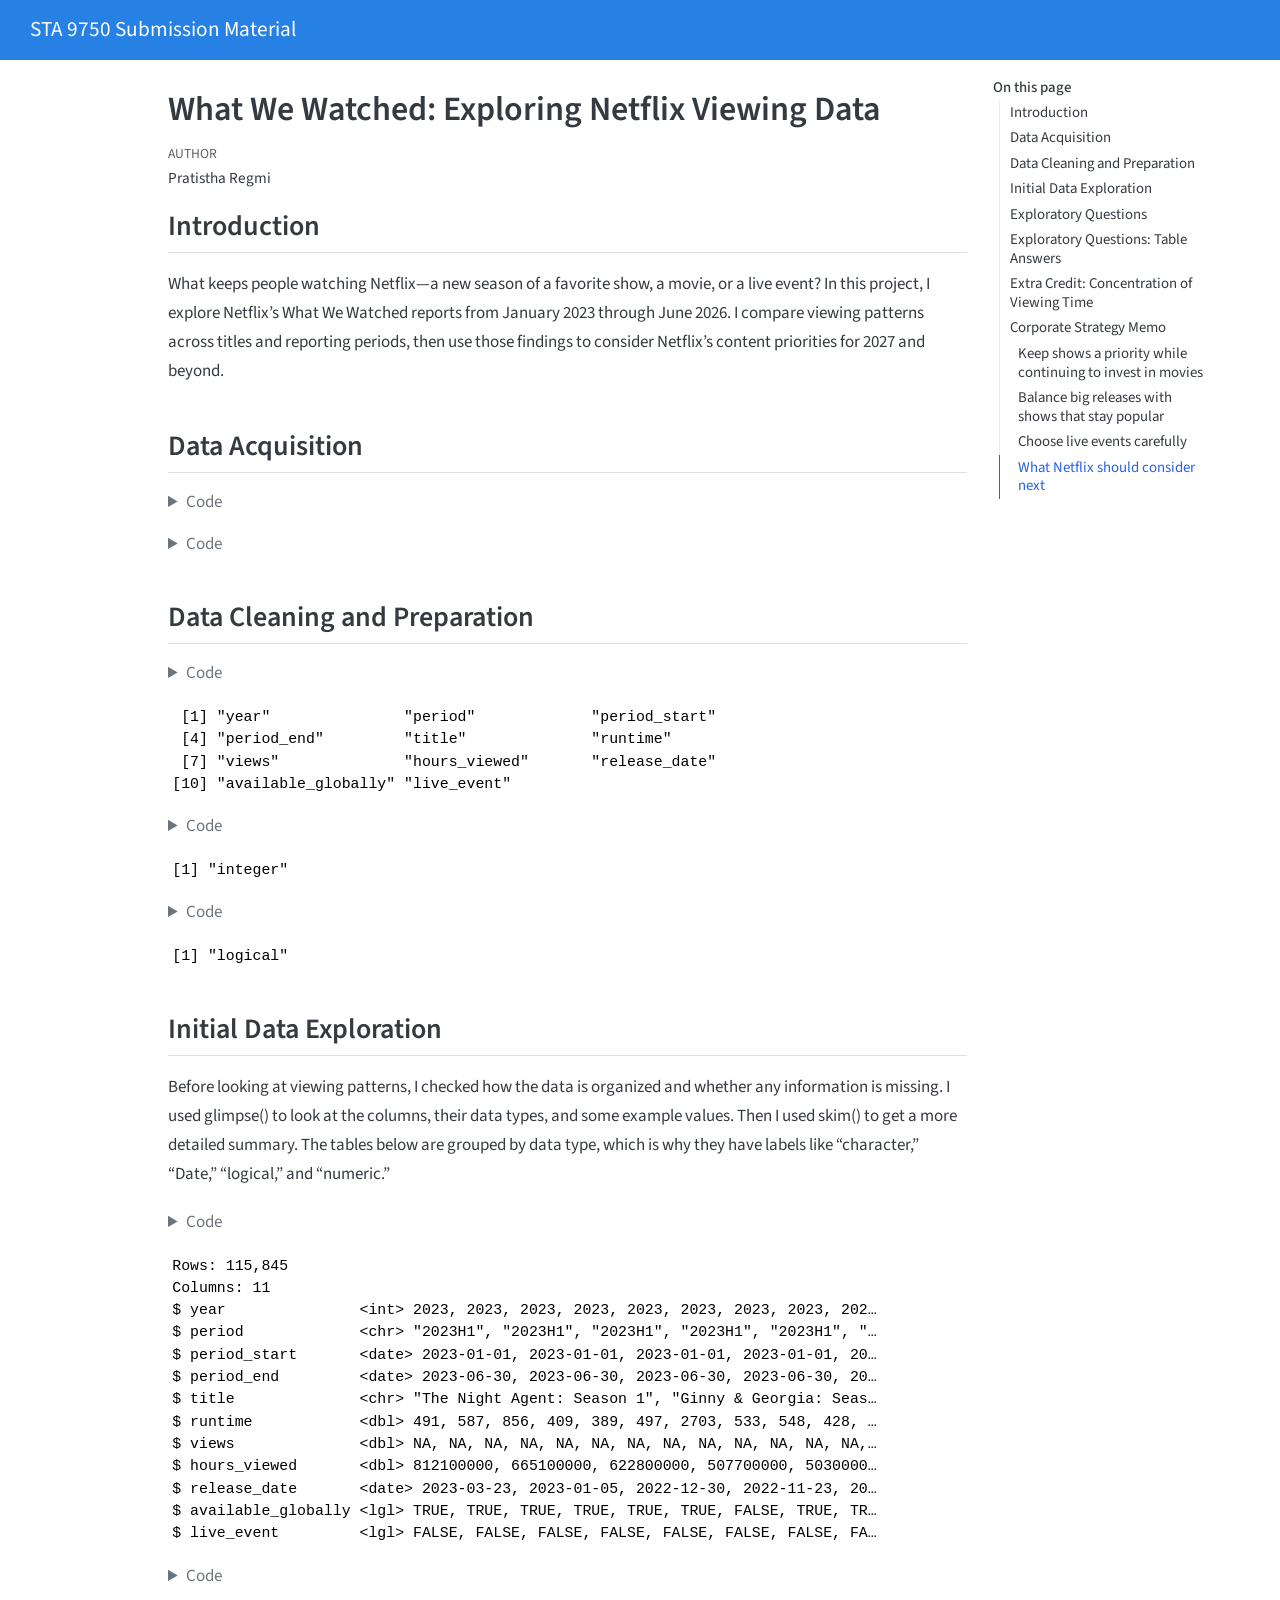
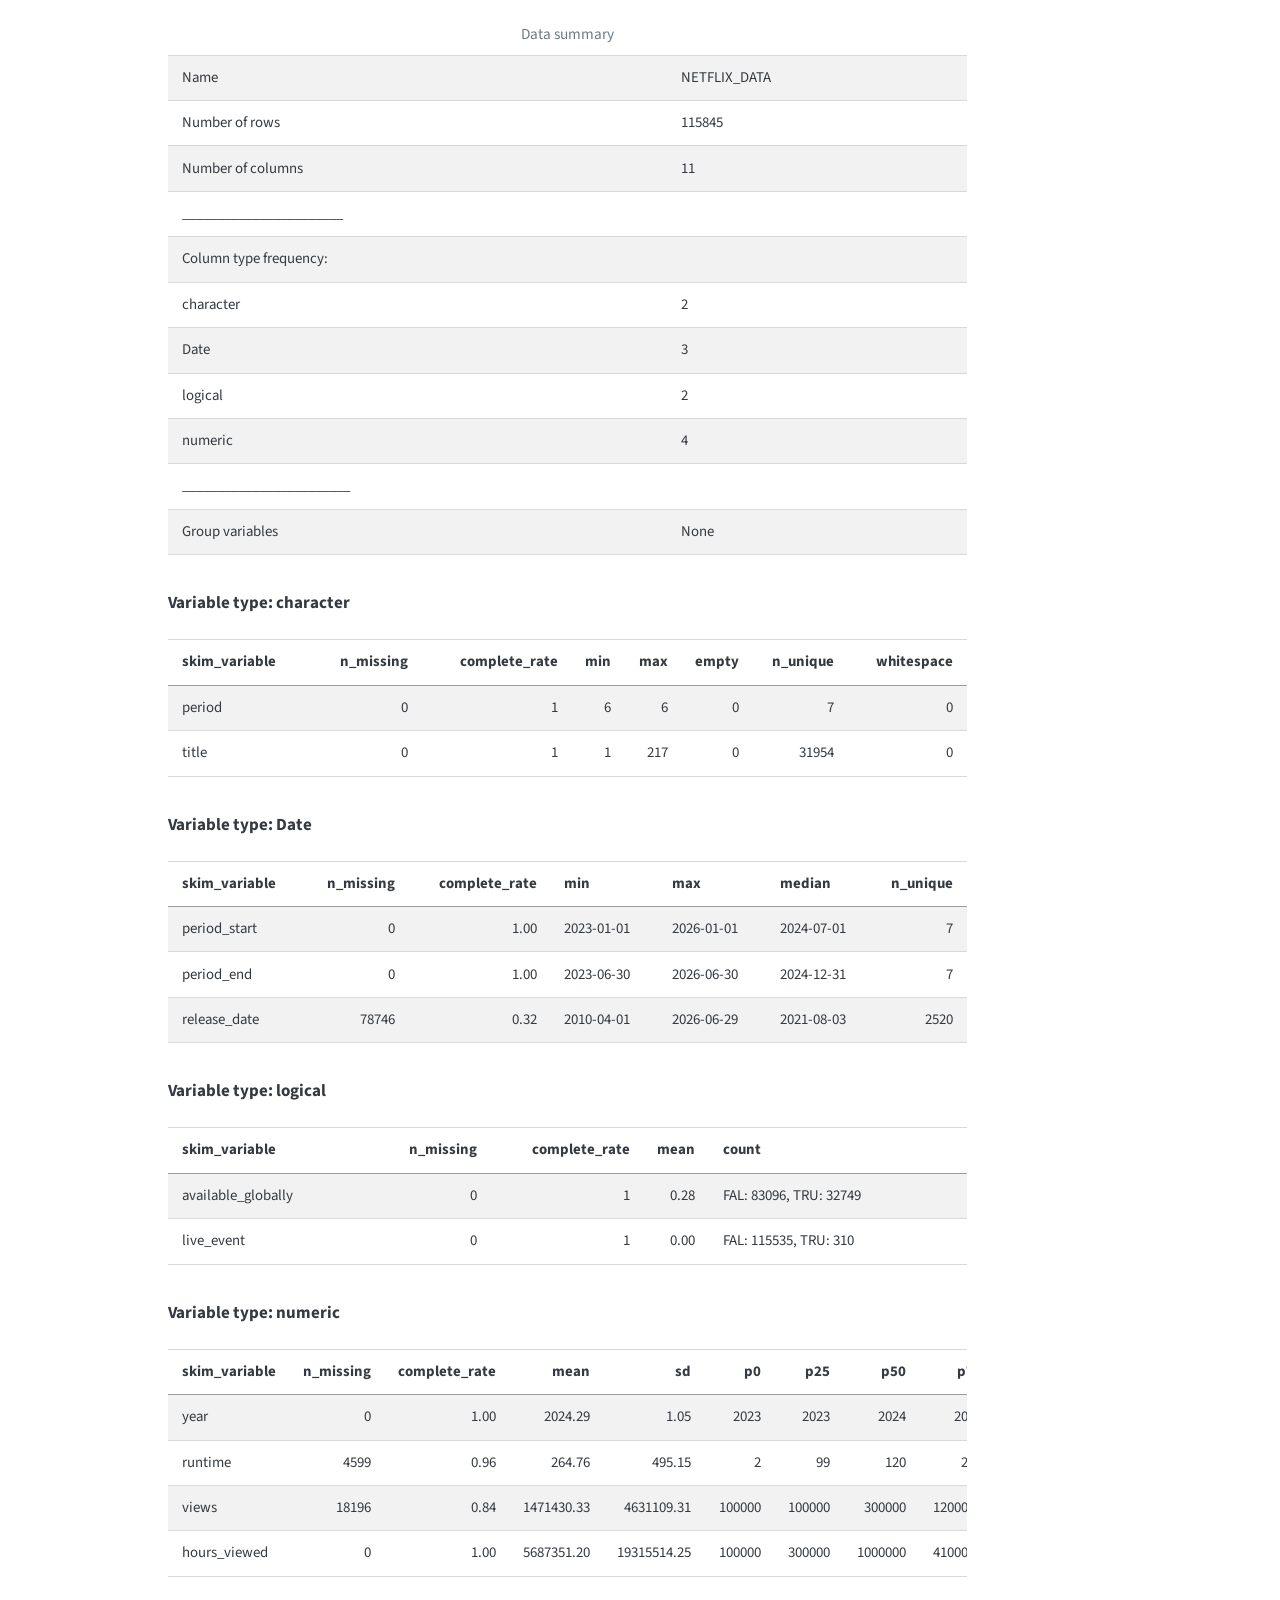
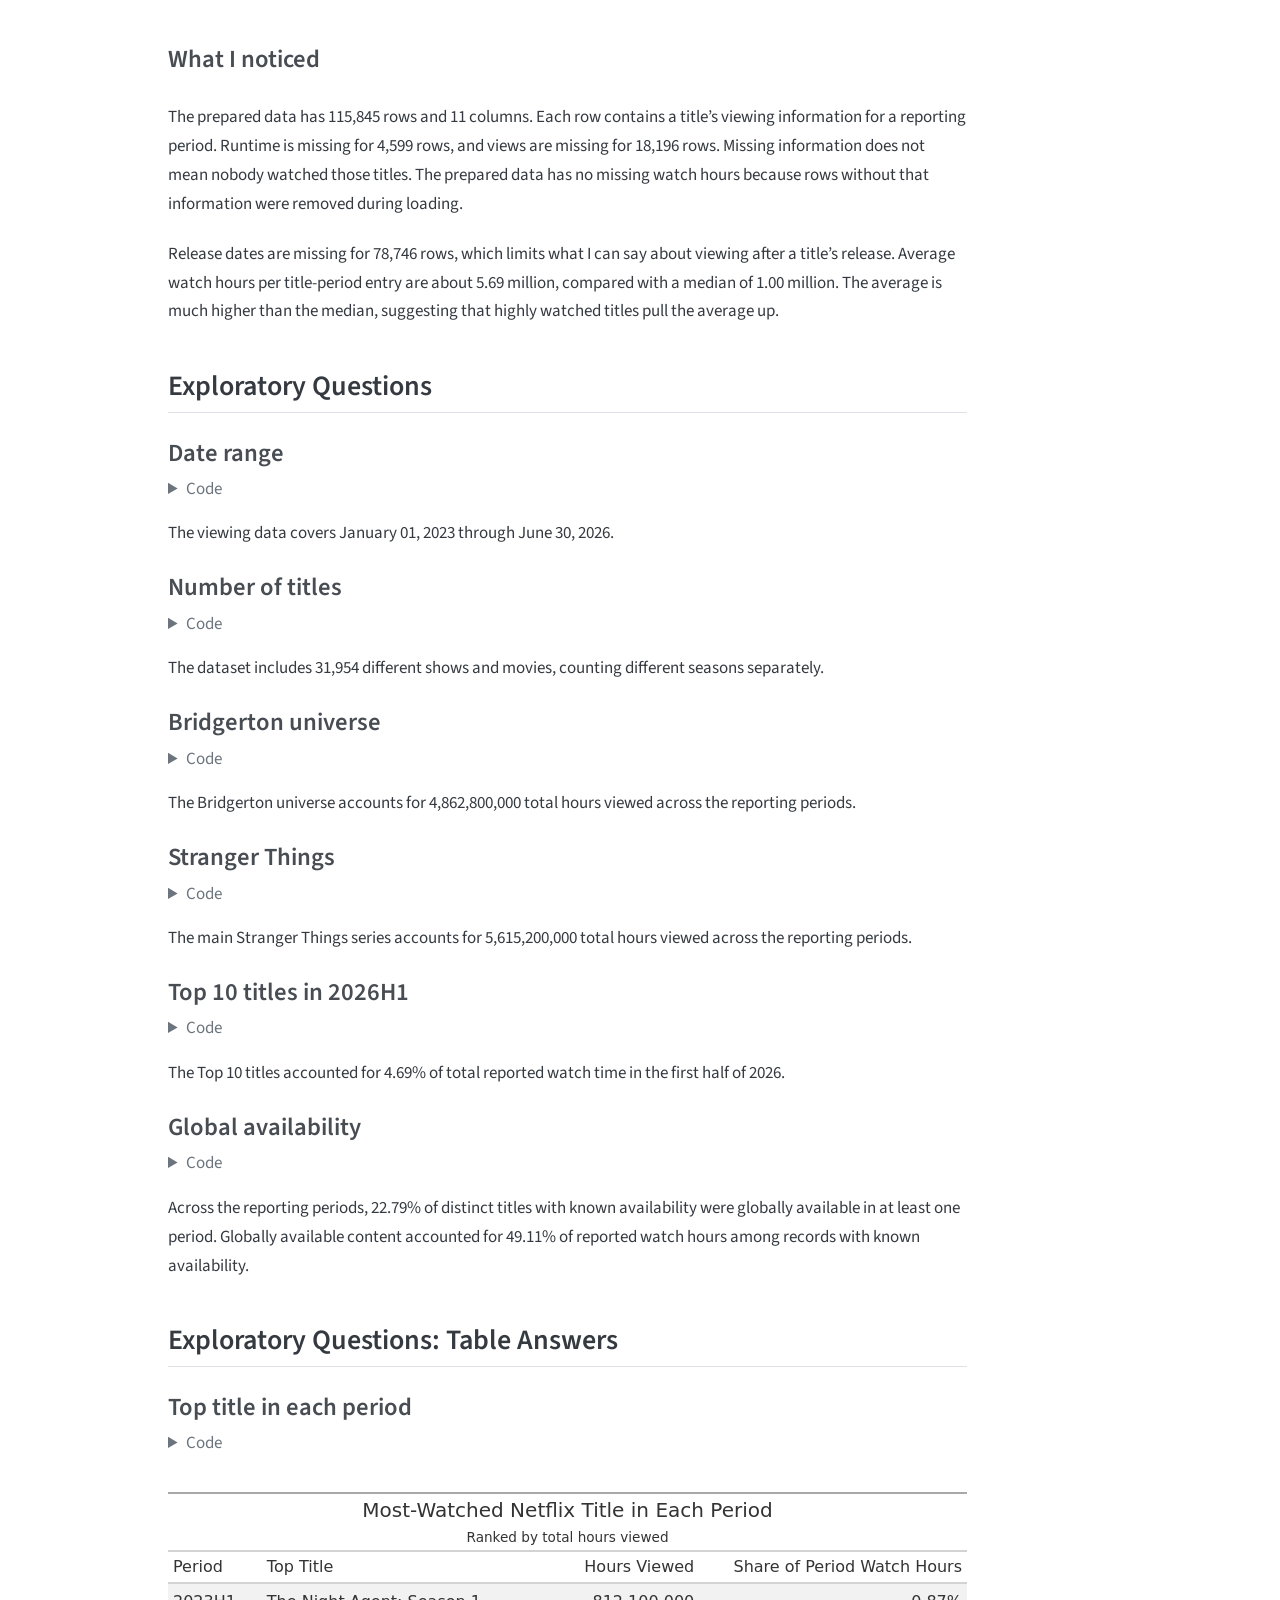
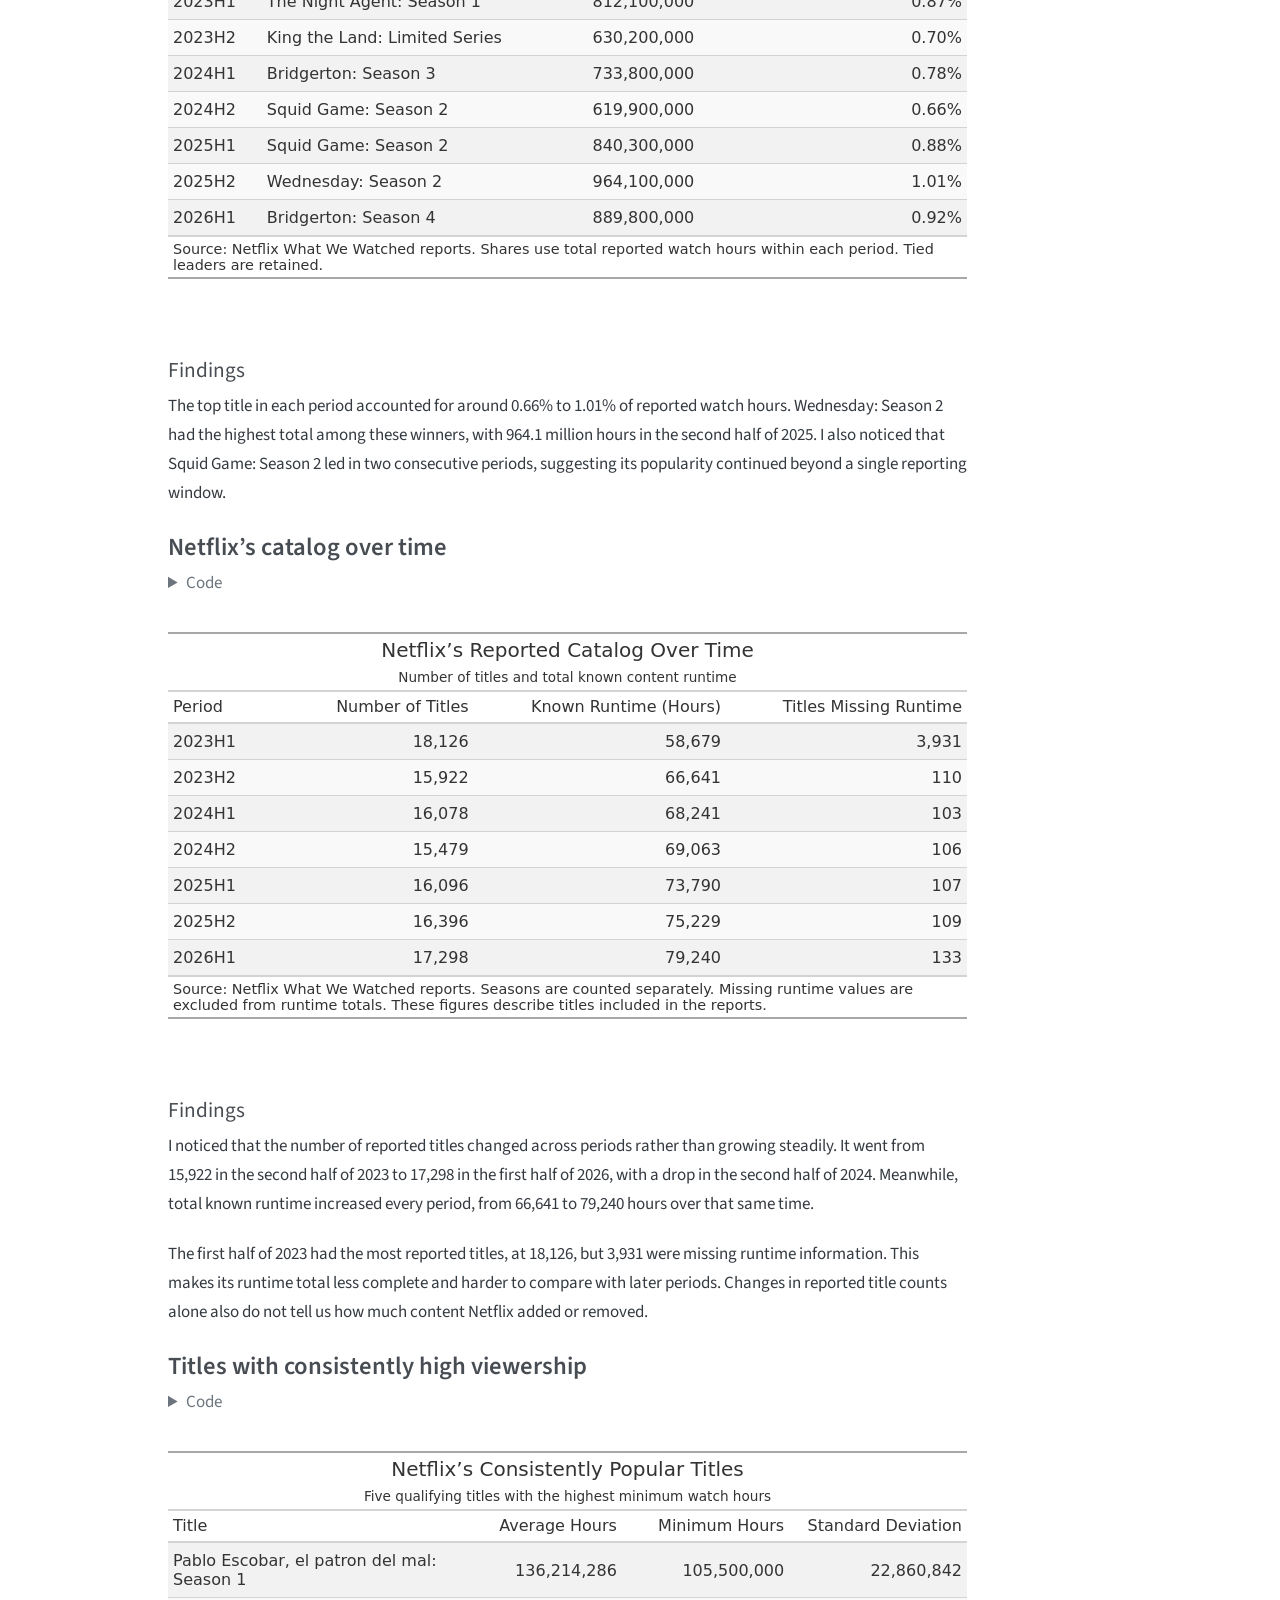
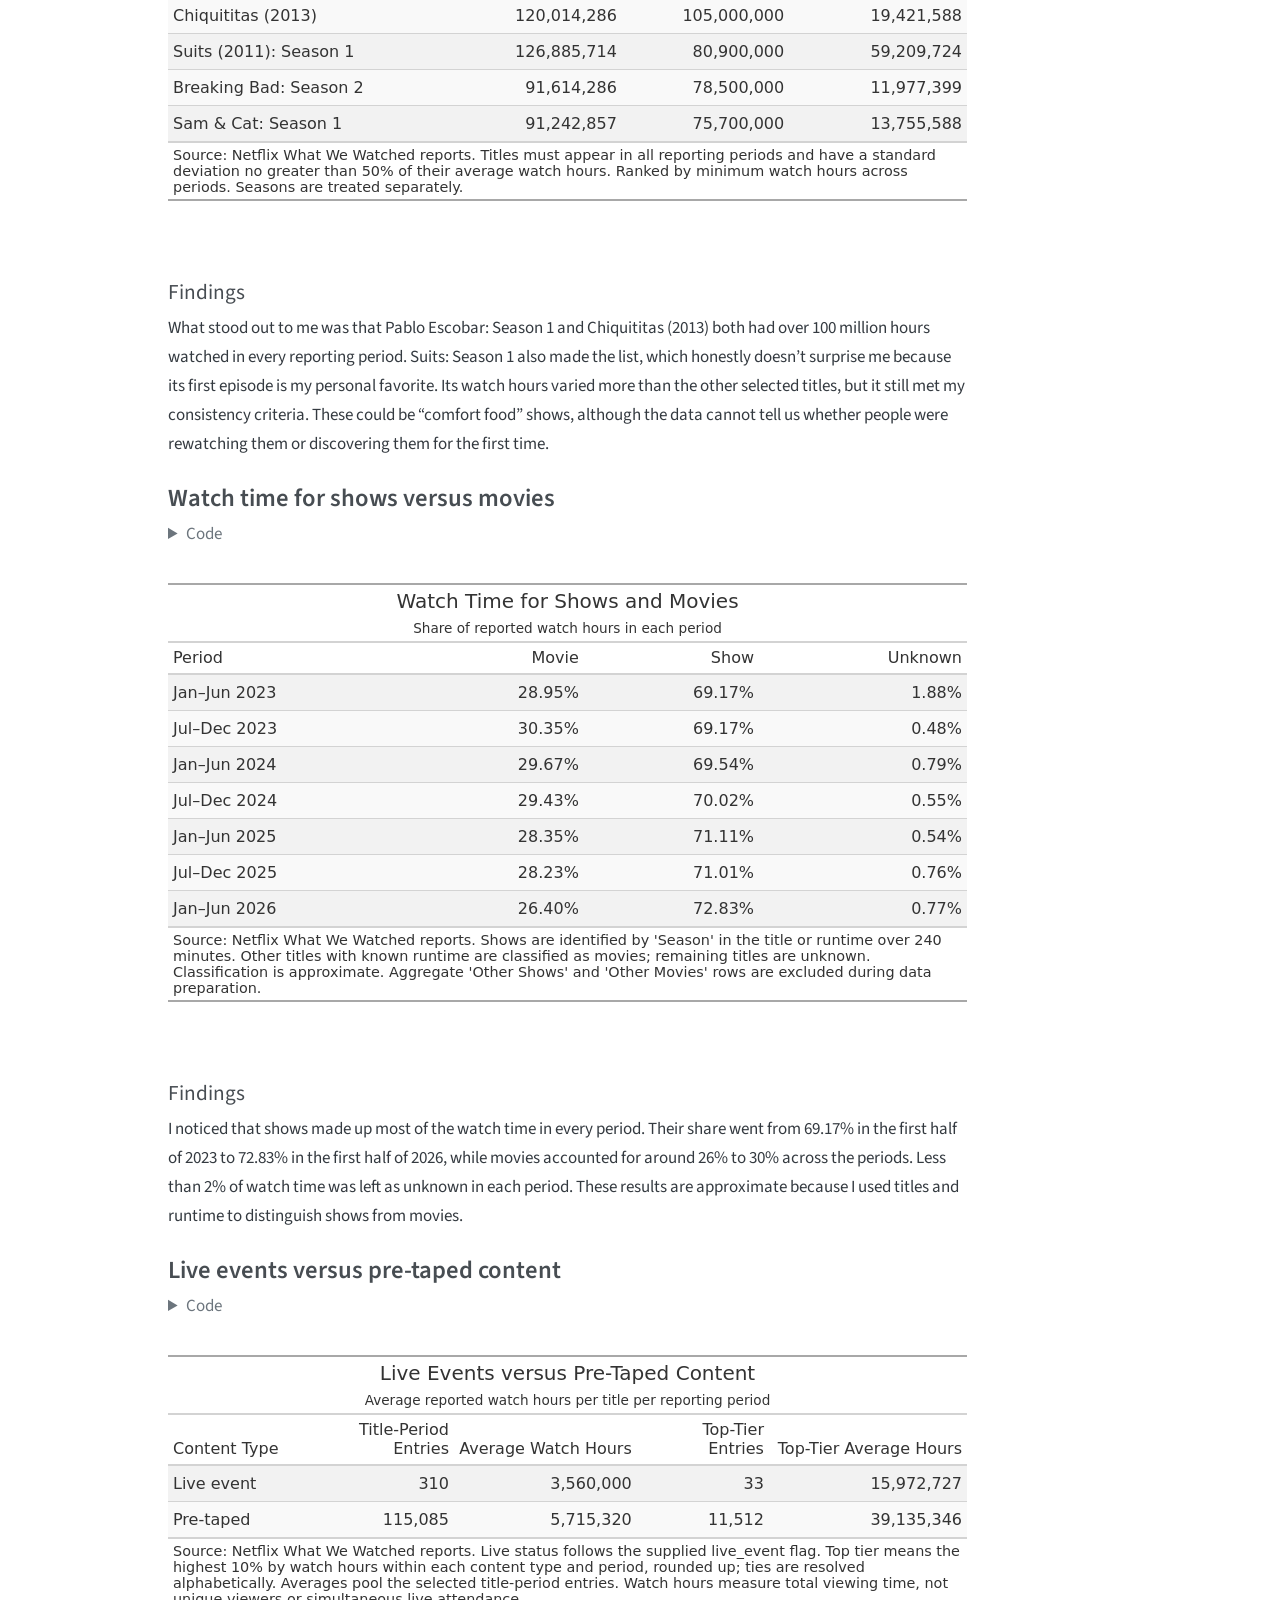
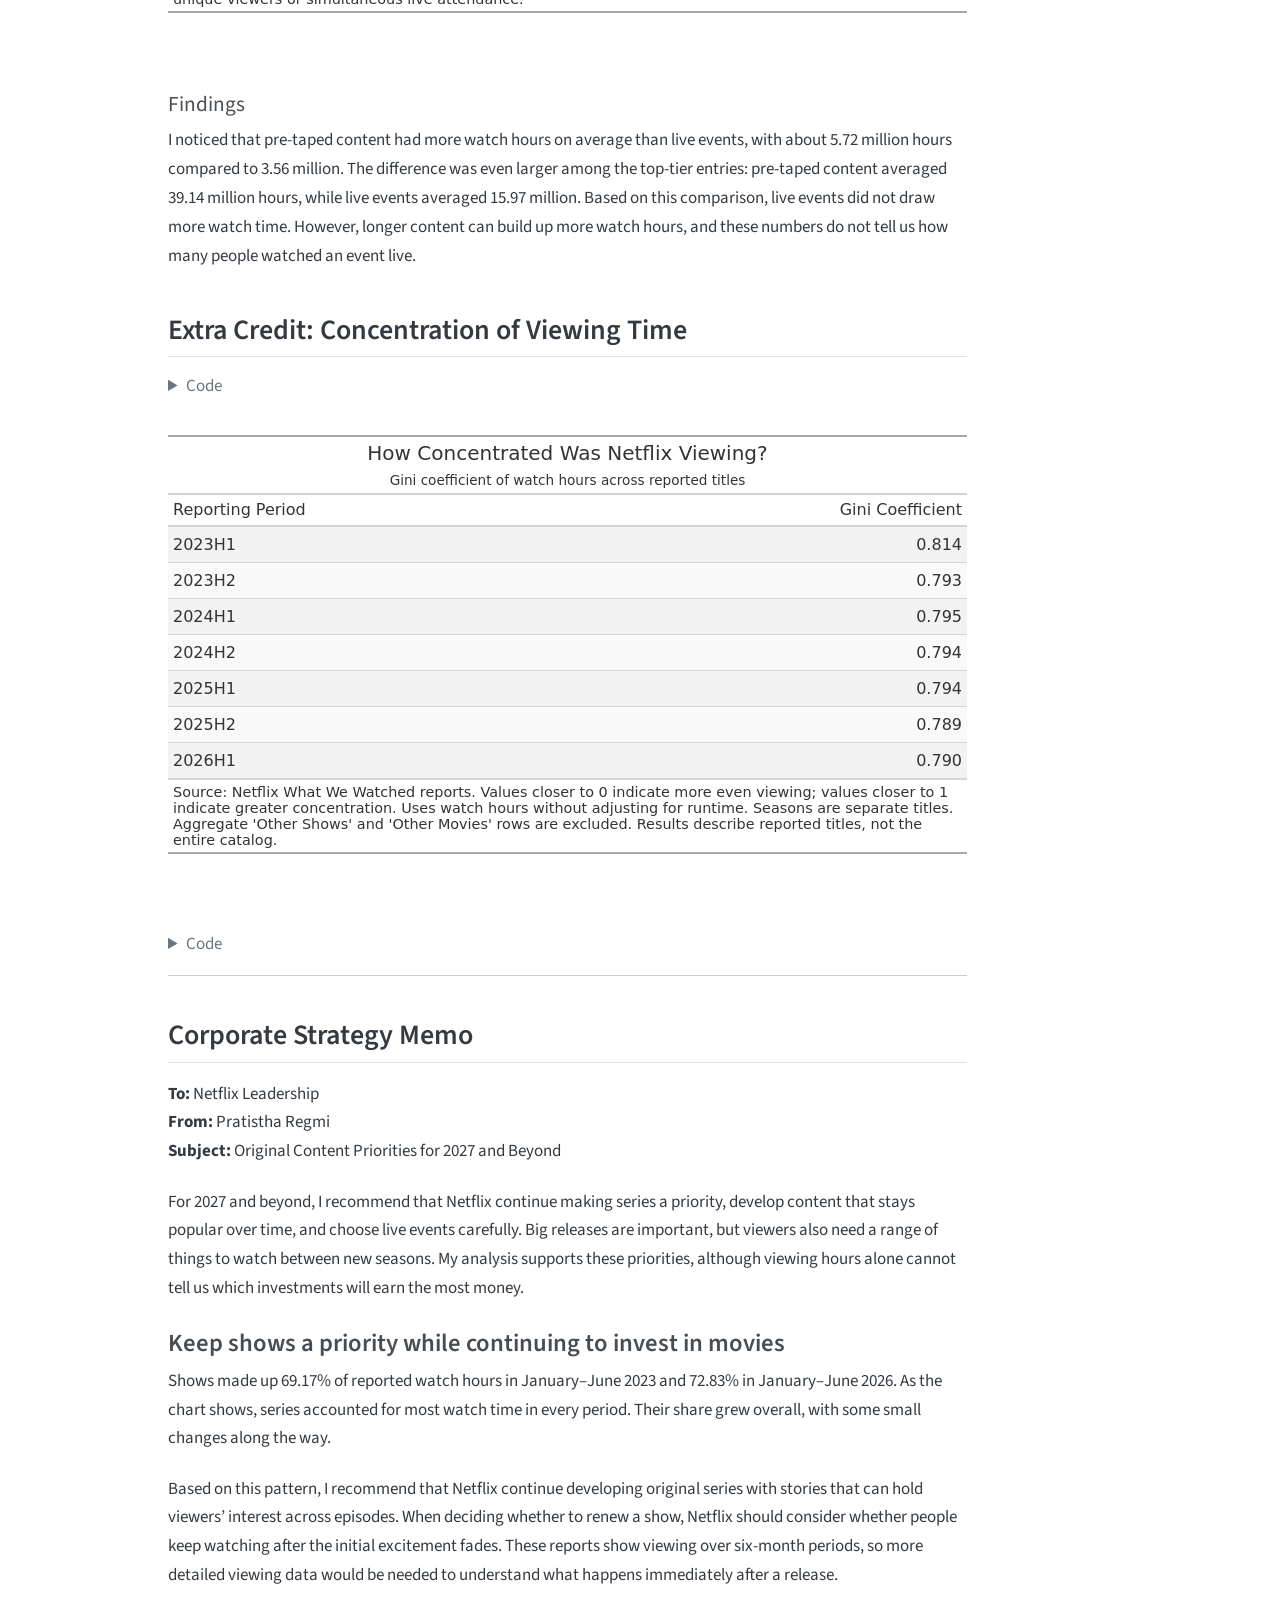
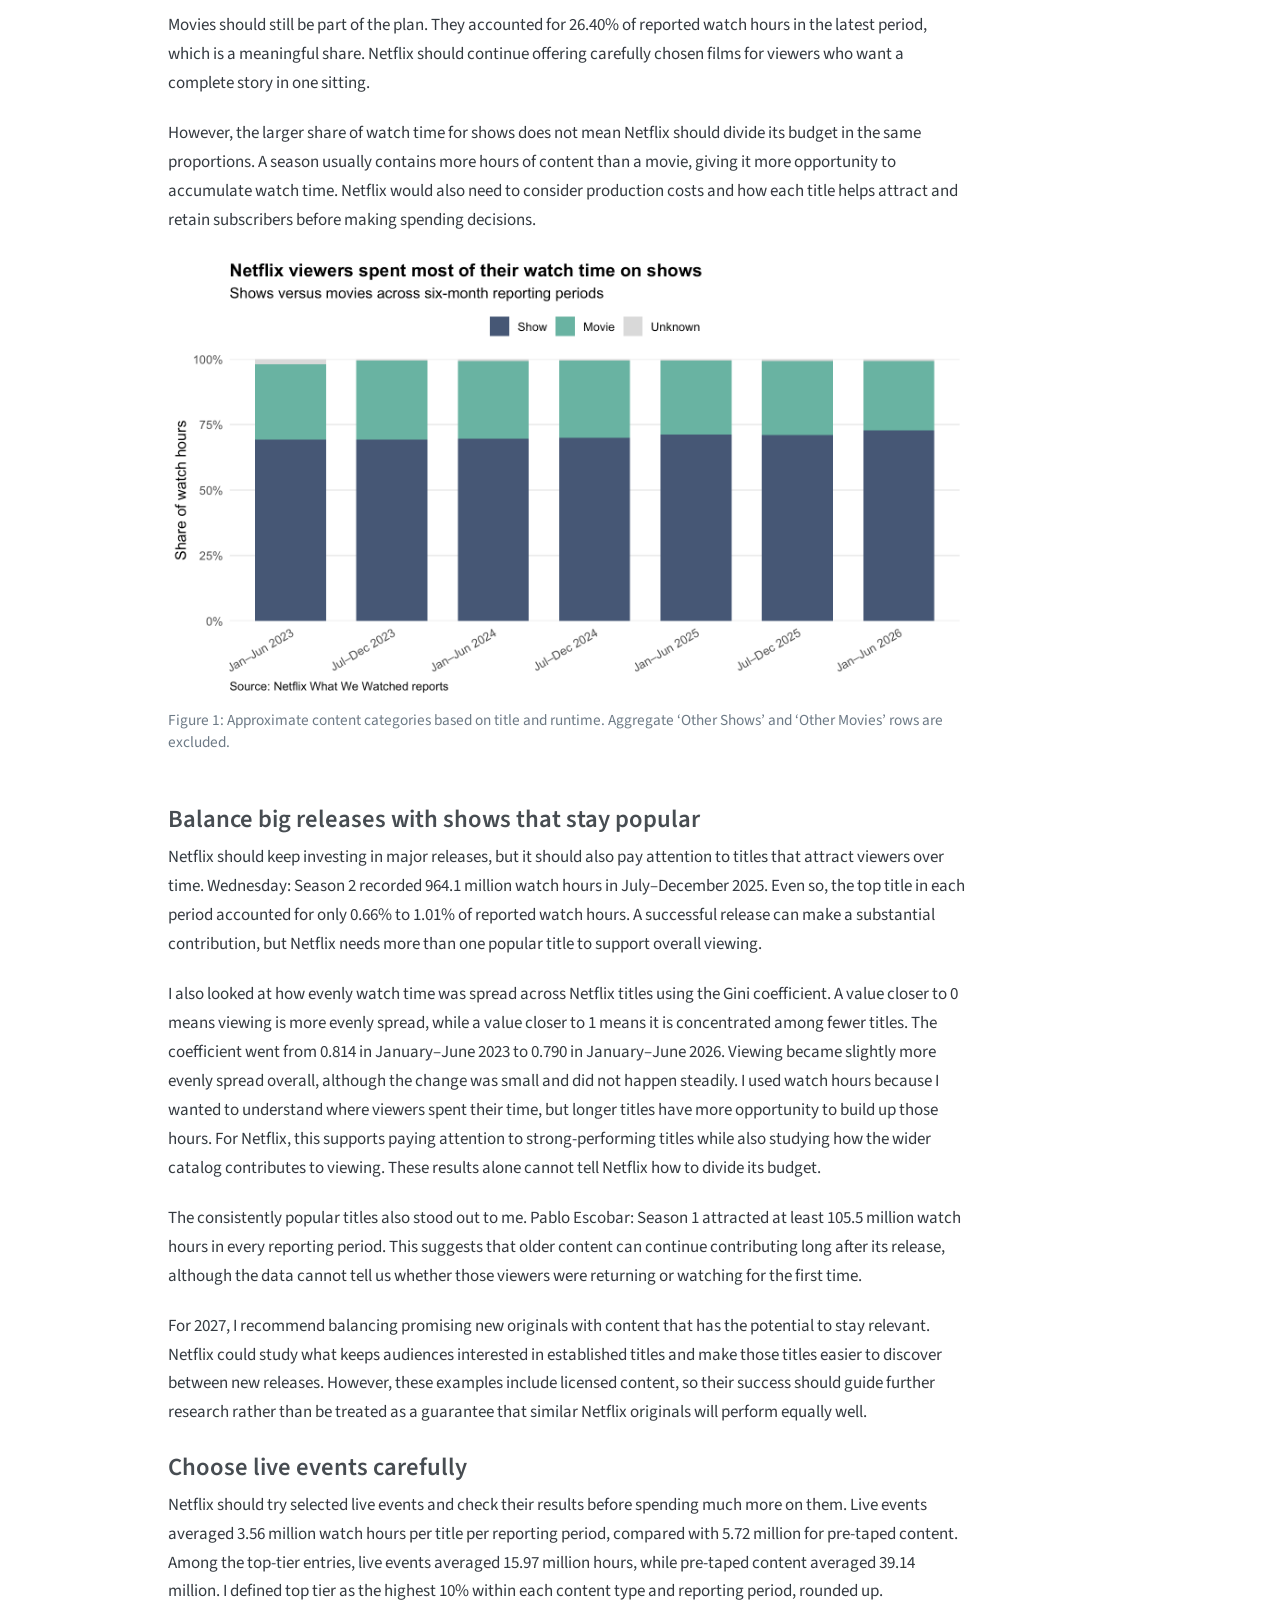
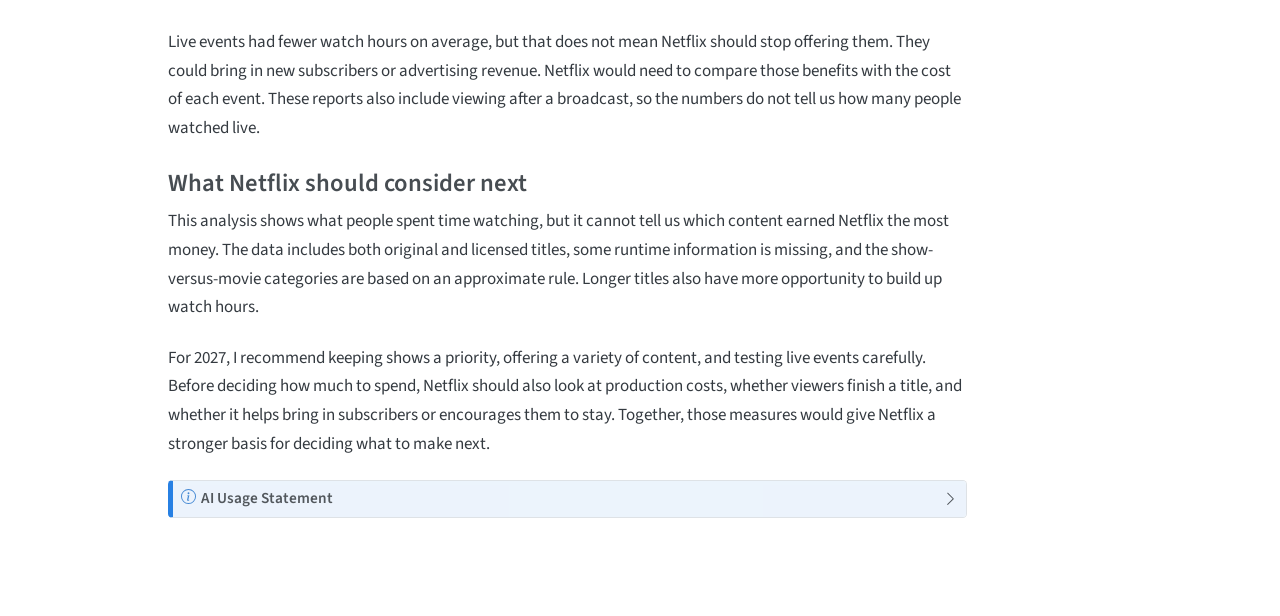
==== commit 7c053607: "Add Gini analysis and memo discussion" ====
--- a/docs/mp01.html
+++ b/docs/mp01.html
@@ -162,6 +162,7 @@
   <li><a href="#watch-time-for-shows-versus-movies" id="toc-watch-time-for-shows-versus-movies" class="nav-link" data-scroll-target="#watch-time-for-shows-versus-movies">Watch time for shows versus movies</a></li>
   <li><a href="#live-events-versus-pre-taped-content" id="toc-live-events-versus-pre-taped-content" class="nav-link" data-scroll-target="#live-events-versus-pre-taped-content">Live events versus pre-taped content</a></li>
   </ul></li>
+  <li><a href="#extra-credit-concentration-of-viewing-time" id="toc-extra-credit-concentration-of-viewing-time" class="nav-link" data-scroll-target="#extra-credit-concentration-of-viewing-time">Extra Credit: Concentration of Viewing Time</a></li>
   <li><a href="#corporate-strategy-memo" id="toc-corporate-strategy-memo" class="nav-link" data-scroll-target="#corporate-strategy-memo">Corporate Strategy Memo</a>
   <ul class="collapse">
   <li><a href="#keep-shows-a-priority-while-continuing-to-invest-in-movies" id="toc-keep-shows-a-priority-while-continuing-to-invest-in-movies" class="nav-link" data-scroll-target="#keep-shows-a-priority-while-continuing-to-invest-in-movies">Keep shows a priority while continuing to invest in movies</a></li>
@@ -849,23 +850,23 @@
 <span id="cb18-37"><a href="#cb18-37" aria-hidden="true" tabindex="-1"></a>  )</span></code></pre></div><button title="Copy to Clipboard" class="code-copy-button"><i class="bi"></i></button></div>
 </details>
 <div class="cell-output-display">
-<div id="vrnqqkrfmj" style="padding-left:0px;padding-right:0px;padding-top:10px;padding-bottom:10px;overflow-x:auto;overflow-y:auto;width:auto;height:auto;">
-<style>#vrnqqkrfmj table {
+<div id="pdlpeehysj" style="padding-left:0px;padding-right:0px;padding-top:10px;padding-bottom:10px;overflow-x:auto;overflow-y:auto;width:auto;height:auto;">
+<style>#pdlpeehysj table {
   font-family: system-ui, 'Segoe UI', Roboto, Helvetica, Arial, sans-serif, 'Apple Color Emoji', 'Segoe UI Emoji', 'Segoe UI Symbol', 'Noto Color Emoji';
   -webkit-font-smoothing: antialiased;
   -moz-osx-font-smoothing: grayscale;
 }
 
-#vrnqqkrfmj thead, #vrnqqkrfmj tbody, #vrnqqkrfmj tfoot, #vrnqqkrfmj tr, #vrnqqkrfmj td, #vrnqqkrfmj th {
+#pdlpeehysj thead, #pdlpeehysj tbody, #pdlpeehysj tfoot, #pdlpeehysj tr, #pdlpeehysj td, #pdlpeehysj th {
   border-style: none;
 }
 
-#vrnqqkrfmj p {
+#pdlpeehysj p {
   margin: 0;
   padding: 0;
 }
 
-#vrnqqkrfmj .gt_table {
+#pdlpeehysj .gt_table {
   display: table;
   border-collapse: collapse;
   line-height: normal;
@@ -891,12 +892,12 @@
   border-left-color: #D3D3D3;
 }
 
-#vrnqqkrfmj .gt_caption {
+#pdlpeehysj .gt_caption {
   padding-top: 4px;
   padding-bottom: 4px;
 }
 
-#vrnqqkrfmj .gt_title {
+#pdlpeehysj .gt_title {
   color: #333333;
   font-size: 125%;
   font-weight: initial;
@@ -908,7 +909,7 @@
   border-bottom-width: 0;
 }
 
-#vrnqqkrfmj .gt_subtitle {
+#pdlpeehysj .gt_subtitle {
   color: #333333;
   font-size: 85%;
   font-weight: initial;
@@ -920,7 +921,7 @@
   border-top-width: 0;
 }
 
-#vrnqqkrfmj .gt_heading {
+#pdlpeehysj .gt_heading {
   background-color: #FFFFFF;
   text-align: center;
   border-bottom-color: #FFFFFF;
@@ -932,13 +933,13 @@
   border-right-color: #D3D3D3;
 }
 
-#vrnqqkrfmj .gt_bottom_border {
+#pdlpeehysj .gt_bottom_border {
   border-bottom-style: solid;
   border-bottom-width: 2px;
   border-bottom-color: #D3D3D3;
 }
 
-#vrnqqkrfmj .gt_col_headings {
+#pdlpeehysj .gt_col_headings {
   border-top-style: solid;
   border-top-width: 2px;
   border-top-color: #D3D3D3;
@@ -953,7 +954,7 @@
   border-right-color: #D3D3D3;
 }
 
-#vrnqqkrfmj .gt_col_heading {
+#pdlpeehysj .gt_col_heading {
   color: #333333;
   background-color: #FFFFFF;
   font-size: 100%;
@@ -973,7 +974,7 @@
   overflow-x: hidden;
 }
 
-#vrnqqkrfmj .gt_column_spanner_outer {
+#pdlpeehysj .gt_column_spanner_outer {
   color: #333333;
   background-color: #FFFFFF;
   font-size: 100%;
@@ -985,15 +986,15 @@
   padding-right: 4px;
 }
 
-#vrnqqkrfmj .gt_column_spanner_outer:first-child {
+#pdlpeehysj .gt_column_spanner_outer:first-child {
   padding-left: 0;
 }
 
-#vrnqqkrfmj .gt_column_spanner_outer:last-child {
+#pdlpeehysj .gt_column_spanner_outer:last-child {
   padding-right: 0;
 }
 
-#vrnqqkrfmj .gt_column_spanner {
+#pdlpeehysj .gt_column_spanner {
   border-bottom-style: solid;
   border-bottom-width: 2px;
   border-bottom-color: #D3D3D3;
@@ -1005,11 +1006,11 @@
   width: 100%;
 }
 
-#vrnqqkrfmj .gt_spanner_row {
+#pdlpeehysj .gt_spanner_row {
   border-bottom-style: hidden;
 }
 
-#vrnqqkrfmj .gt_group_heading {
+#pdlpeehysj .gt_group_heading {
   padding-top: 8px;
   padding-bottom: 8px;
   padding-left: 5px;
@@ -1035,7 +1036,7 @@
   text-align: left;
 }
 
-#vrnqqkrfmj .gt_empty_group_heading {
+#pdlpeehysj .gt_empty_group_heading {
   padding: 0.5px;
   color: #333333;
   background-color: #FFFFFF;
@@ -1050,15 +1051,15 @@
   vertical-align: middle;
 }
 
-#vrnqqkrfmj .gt_from_md > :first-child {
+#pdlpeehysj .gt_from_md > :first-child {
   margin-top: 0;
 }
 
-#vrnqqkrfmj .gt_from_md > :last-child {
+#pdlpeehysj .gt_from_md > :last-child {
   margin-bottom: 0;
 }
 
-#vrnqqkrfmj .gt_row {
+#pdlpeehysj .gt_row {
   padding-top: 8px;
   padding-bottom: 8px;
   padding-left: 5px;
@@ -1077,7 +1078,7 @@
   overflow-x: hidden;
 }
 
-#vrnqqkrfmj .gt_stub {
+#pdlpeehysj .gt_stub {
   color: #333333;
   background-color: #FFFFFF;
   font-size: 100%;
@@ -1090,7 +1091,7 @@
   padding-right: 5px;
 }
 
-#vrnqqkrfmj .gt_stub_row_group {
+#pdlpeehysj .gt_stub_row_group {
   color: #333333;
   background-color: #FFFFFF;
   font-size: 100%;
@@ -1104,15 +1105,15 @@
   vertical-align: top;
 }
 
-#vrnqqkrfmj .gt_row_group_first td {
+#pdlpeehysj .gt_row_group_first td {
   border-top-width: 2px;
 }
 
-#vrnqqkrfmj .gt_row_group_first th {
+#pdlpeehysj .gt_row_group_first th {
   border-top-width: 2px;
 }
 
-#vrnqqkrfmj .gt_summary_row {
+#pdlpeehysj .gt_summary_row {
   color: #333333;
   background-color: #FFFFFF;
   text-transform: inherit;
@@ -1122,16 +1123,16 @@
   padding-right: 5px;
 }
 
-#vrnqqkrfmj .gt_first_summary_row {
+#pdlpeehysj .gt_first_summary_row {
   border-top-style: solid;
   border-top-color: #D3D3D3;
 }
 
-#vrnqqkrfmj .gt_first_summary_row.thick {
+#pdlpeehysj .gt_first_summary_row.thick {
   border-top-width: 2px;
 }
 
-#vrnqqkrfmj .gt_last_summary_row {
+#pdlpeehysj .gt_last_summary_row {
   padding-top: 8px;
   padding-bottom: 8px;
   padding-left: 5px;
@@ -1141,7 +1142,7 @@
   border-bottom-color: #D3D3D3;
 }
 
-#vrnqqkrfmj .gt_grand_summary_row {
+#pdlpeehysj .gt_grand_summary_row {
   color: #333333;
   background-color: #FFFFFF;
   text-transform: inherit;
@@ -1151,7 +1152,7 @@
   padding-right: 5px;
 }
 
-#vrnqqkrfmj .gt_first_grand_summary_row {
+#pdlpeehysj .gt_first_grand_summary_row {
   padding-top: 8px;
   padding-bottom: 8px;
   padding-left: 5px;
@@ -1161,7 +1162,7 @@
   border-top-color: #D3D3D3;
 }
 
-#vrnqqkrfmj .gt_last_grand_summary_row_top {
+#pdlpeehysj .gt_last_grand_summary_row_top {
   padding-top: 8px;
   padding-bottom: 8px;
   padding-left: 5px;
@@ -1171,11 +1172,11 @@
   border-bottom-color: #D3D3D3;
 }
 
-#vrnqqkrfmj .gt_striped {
+#pdlpeehysj .gt_striped {
   background-color: rgba(128, 128, 128, 0.05);
 }
 
-#vrnqqkrfmj .gt_table_body {
+#pdlpeehysj .gt_table_body {
   border-top-style: solid;
   border-top-width: 2px;
   border-top-color: #D3D3D3;
@@ -1184,7 +1185,7 @@
   border-bottom-color: #D3D3D3;
 }
 
-#vrnqqkrfmj .gt_footnotes {
+#pdlpeehysj .gt_footnotes {
   color: #333333;
   background-color: #FFFFFF;
   border-bottom-style: none;
@@ -1198,7 +1199,7 @@
   border-right-color: #D3D3D3;
 }
 
-#vrnqqkrfmj .gt_footnote {
+#pdlpeehysj .gt_footnote {
   margin: 0px;
   font-size: 90%;
   padding-top: 4px;
@@ -1207,7 +1208,7 @@
   padding-right: 5px;
 }
 
-#vrnqqkrfmj .gt_sourcenotes {
+#pdlpeehysj .gt_sourcenotes {
   color: #333333;
   background-color: #FFFFFF;
   border-bottom-style: none;
@@ -1221,7 +1222,7 @@
   border-right-color: #D3D3D3;
 }
 
-#vrnqqkrfmj .gt_sourcenote {
+#pdlpeehysj .gt_sourcenote {
   font-size: 90%;
   padding-top: 4px;
   padding-bottom: 4px;
@@ -1229,72 +1230,72 @@
   padding-right: 5px;
 }
 
-#vrnqqkrfmj .gt_left {
+#pdlpeehysj .gt_left {
   text-align: left;
 }
 
-#vrnqqkrfmj .gt_center {
+#pdlpeehysj .gt_center {
   text-align: center;
 }
 
-#vrnqqkrfmj .gt_right {
+#pdlpeehysj .gt_right {
   text-align: right;
   font-variant-numeric: tabular-nums;
 }
 
-#vrnqqkrfmj .gt_font_normal {
+#pdlpeehysj .gt_font_normal {
   font-weight: normal;
 }
 
-#vrnqqkrfmj .gt_font_bold {
+#pdlpeehysj .gt_font_bold {
   font-weight: bold;
 }
 
-#vrnqqkrfmj .gt_font_italic {
+#pdlpeehysj .gt_font_italic {
   font-style: italic;
 }
 
-#vrnqqkrfmj .gt_super {
+#pdlpeehysj .gt_super {
   font-size: 65%;
 }
 
-#vrnqqkrfmj .gt_footnote_marks {
+#pdlpeehysj .gt_footnote_marks {
   font-size: 75%;
   vertical-align: 0.4em;
   position: initial;
 }
 
-#vrnqqkrfmj .gt_asterisk {
+#pdlpeehysj .gt_asterisk {
   font-size: 100%;
   vertical-align: 0;
 }
 
-#vrnqqkrfmj .gt_indent_1 {
+#pdlpeehysj .gt_indent_1 {
   text-indent: 5px;
 }
 
-#vrnqqkrfmj .gt_indent_2 {
+#pdlpeehysj .gt_indent_2 {
   text-indent: 10px;
 }
 
-#vrnqqkrfmj .gt_indent_3 {
+#pdlpeehysj .gt_indent_3 {
   text-indent: 15px;
 }
 
-#vrnqqkrfmj .gt_indent_4 {
+#pdlpeehysj .gt_indent_4 {
   text-indent: 20px;
 }
 
-#vrnqqkrfmj .gt_indent_5 {
+#pdlpeehysj .gt_indent_5 {
   text-indent: 25px;
 }
 
-#vrnqqkrfmj .katex-display {
+#pdlpeehysj .katex-display {
   display: inline-flex !important;
   margin-bottom: 0.75em !important;
 }
 
-#vrnqqkrfmj div.Reactable > div.rt-table > div.rt-thead > div.rt-tr.rt-tr-group-header > div.rt-th-group:after {
+#pdlpeehysj div.Reactable > div.rt-table > div.rt-thead > div.rt-tr.rt-tr-group-header > div.rt-th-group:after {
   height: 0px !important;
 }
 </style>
@@ -1411,23 +1412,23 @@
 <span id="cb19-31"><a href="#cb19-31" aria-hidden="true" tabindex="-1"></a>  )</span></code></pre></div><button title="Copy to Clipboard" class="code-copy-button"><i class="bi"></i></button></div>
 </details>
 <div class="cell-output-display">
-<div id="vwgmhwgswc" style="padding-left:0px;padding-right:0px;padding-top:10px;padding-bottom:10px;overflow-x:auto;overflow-y:auto;width:auto;height:auto;">
-<style>#vwgmhwgswc table {
+<div id="stmvpydfah" style="padding-left:0px;padding-right:0px;padding-top:10px;padding-bottom:10px;overflow-x:auto;overflow-y:auto;width:auto;height:auto;">
+<style>#stmvpydfah table {
   font-family: system-ui, 'Segoe UI', Roboto, Helvetica, Arial, sans-serif, 'Apple Color Emoji', 'Segoe UI Emoji', 'Segoe UI Symbol', 'Noto Color Emoji';
   -webkit-font-smoothing: antialiased;
   -moz-osx-font-smoothing: grayscale;
 }
 
-#vwgmhwgswc thead, #vwgmhwgswc tbody, #vwgmhwgswc tfoot, #vwgmhwgswc tr, #vwgmhwgswc td, #vwgmhwgswc th {
+#stmvpydfah thead, #stmvpydfah tbody, #stmvpydfah tfoot, #stmvpydfah tr, #stmvpydfah td, #stmvpydfah th {
   border-style: none;
 }
 
-#vwgmhwgswc p {
+#stmvpydfah p {
   margin: 0;
   padding: 0;
 }
 
-#vwgmhwgswc .gt_table {
+#stmvpydfah .gt_table {
   display: table;
   border-collapse: collapse;
   line-height: normal;
@@ -1453,12 +1454,12 @@
   border-left-color: #D3D3D3;
 }
 
-#vwgmhwgswc .gt_caption {
+#stmvpydfah .gt_caption {
   padding-top: 4px;
   padding-bottom: 4px;
 }
 
-#vwgmhwgswc .gt_title {
+#stmvpydfah .gt_title {
   color: #333333;
   font-size: 125%;
   font-weight: initial;
@@ -1470,7 +1471,7 @@
   border-bottom-width: 0;
 }
 
-#vwgmhwgswc .gt_subtitle {
+#stmvpydfah .gt_subtitle {
   color: #333333;
   font-size: 85%;
   font-weight: initial;
@@ -1482,7 +1483,7 @@
   border-top-width: 0;
 }
 
-#vwgmhwgswc .gt_heading {
+#stmvpydfah .gt_heading {
   background-color: #FFFFFF;
   text-align: center;
   border-bottom-color: #FFFFFF;
@@ -1494,13 +1495,13 @@
   border-right-color: #D3D3D3;
 }
 
-#vwgmhwgswc .gt_bottom_border {
+#stmvpydfah .gt_bottom_border {
   border-bottom-style: solid;
   border-bottom-width: 2px;
   border-bottom-color: #D3D3D3;
 }
 
-#vwgmhwgswc .gt_col_headings {
+#stmvpydfah .gt_col_headings {
   border-top-style: solid;
   border-top-width: 2px;
   border-top-color: #D3D3D3;
@@ -1515,7 +1516,7 @@
   border-right-color: #D3D3D3;
 }
 
-#vwgmhwgswc .gt_col_heading {
+#stmvpydfah .gt_col_heading {
   color: #333333;
   background-color: #FFFFFF;
   font-size: 100%;
@@ -1535,7 +1536,7 @@
   overflow-x: hidden;
 }
 
-#vwgmhwgswc .gt_column_spanner_outer {
+#stmvpydfah .gt_column_spanner_outer {
   color: #333333;
   background-color: #FFFFFF;
   font-size: 100%;
@@ -1547,15 +1548,15 @@
   padding-right: 4px;
 }
 
-#vwgmhwgswc .gt_column_spanner_outer:first-child {
+#stmvpydfah .gt_column_spanner_outer:first-child {
   padding-left: 0;
 }
 
-#vwgmhwgswc .gt_column_spanner_outer:last-child {
+#stmvpydfah .gt_column_spanner_outer:last-child {
   padding-right: 0;
 }
 
-#vwgmhwgswc .gt_column_spanner {
+#stmvpydfah .gt_column_spanner {
   border-bottom-style: solid;
   border-bottom-width: 2px;
   border-bottom-color: #D3D3D3;
@@ -1567,11 +1568,11 @@
   width: 100%;
 }
 
-#vwgmhwgswc .gt_spanner_row {
+#stmvpydfah .gt_spanner_row {
   border-bottom-style: hidden;
 }
 
-#vwgmhwgswc .gt_group_heading {
+#stmvpydfah .gt_group_heading {
   padding-top: 8px;
   padding-bottom: 8px;
   padding-left: 5px;
@@ -1597,7 +1598,7 @@
   text-align: left;
 }
 
-#vwgmhwgswc .gt_empty_group_heading {
+#stmvpydfah .gt_empty_group_heading {
   padding: 0.5px;
   color: #333333;
   background-color: #FFFFFF;
@@ -1612,15 +1613,15 @@
   vertical-align: middle;
 }
 
-#vwgmhwgswc .gt_from_md > :first-child {
+#stmvpydfah .gt_from_md > :first-child {
   margin-top: 0;
 }
 
-#vwgmhwgswc .gt_from_md > :last-child {
+#stmvpydfah .gt_from_md > :last-child {
   margin-bottom: 0;
 }
 
-#vwgmhwgswc .gt_row {
+#stmvpydfah .gt_row {
   padding-top: 8px;
   padding-bottom: 8px;
   padding-left: 5px;
@@ -1639,7 +1640,7 @@
   overflow-x: hidden;
 }
 
-#vwgmhwgswc .gt_stub {
+#stmvpydfah .gt_stub {
   color: #333333;
   background-color: #FFFFFF;
   font-size: 100%;
@@ -1652,7 +1653,7 @@
   padding-right: 5px;
 }
 
-#vwgmhwgswc .gt_stub_row_group {
+#stmvpydfah .gt_stub_row_group {
   color: #333333;
   background-color: #FFFFFF;
   font-size: 100%;
@@ -1666,15 +1667,15 @@
   vertical-align: top;
 }
 
-#vwgmhwgswc .gt_row_group_first td {
+#stmvpydfah .gt_row_group_first td {
   border-top-width: 2px;
 }
 
-#vwgmhwgswc .gt_row_group_first th {
+#stmvpydfah .gt_row_group_first th {
   border-top-width: 2px;
 }
 
-#vwgmhwgswc .gt_summary_row {
+#stmvpydfah .gt_summary_row {
   color: #333333;
   background-color: #FFFFFF;
   text-transform: inherit;
@@ -1684,16 +1685,16 @@
   padding-right: 5px;
 }
 
-#vwgmhwgswc .gt_first_summary_row {
+#stmvpydfah .gt_first_summary_row {
   border-top-style: solid;
   border-top-color: #D3D3D3;
 }
 
-#vwgmhwgswc .gt_first_summary_row.thick {
+#stmvpydfah .gt_first_summary_row.thick {
   border-top-width: 2px;
 }
 
-#vwgmhwgswc .gt_last_summary_row {
+#stmvpydfah .gt_last_summary_row {
   padding-top: 8px;
   padding-bottom: 8px;
   padding-left: 5px;
@@ -1703,7 +1704,7 @@
   border-bottom-color: #D3D3D3;
 }
 
-#vwgmhwgswc .gt_grand_summary_row {
+#stmvpydfah .gt_grand_summary_row {
   color: #333333;
   background-color: #FFFFFF;
   text-transform: inherit;
@@ -1713,7 +1714,7 @@
   padding-right: 5px;
 }
 
-#vwgmhwgswc .gt_first_grand_summary_row {
+#stmvpydfah .gt_first_grand_summary_row {
   padding-top: 8px;
   padding-bottom: 8px;
   padding-left: 5px;
@@ -1723,7 +1724,7 @@
   border-top-color: #D3D3D3;
 }
 
-#vwgmhwgswc .gt_last_grand_summary_row_top {
+#stmvpydfah .gt_last_grand_summary_row_top {
   padding-top: 8px;
   padding-bottom: 8px;
   padding-left: 5px;
@@ -1733,11 +1734,11 @@
   border-bottom-color: #D3D3D3;
 }
 
-#vwgmhwgswc .gt_striped {
+#stmvpydfah .gt_striped {
   background-color: rgba(128, 128, 128, 0.05);
 }
 
-#vwgmhwgswc .gt_table_body {
+#stmvpydfah .gt_table_body {
   border-top-style: solid;
   border-top-width: 2px;
   border-top-color: #D3D3D3;
@@ -1746,7 +1747,7 @@
   border-bottom-color: #D3D3D3;
 }
 
-#vwgmhwgswc .gt_footnotes {
+#stmvpydfah .gt_footnotes {
   color: #333333;
   background-color: #FFFFFF;
   border-bottom-style: none;
@@ -1760,7 +1761,7 @@
   border-right-color: #D3D3D3;
 }
 
-#vwgmhwgswc .gt_footnote {
+#stmvpydfah .gt_footnote {
   margin: 0px;
   font-size: 90%;
   padding-top: 4px;
@@ -1769,7 +1770,7 @@
   padding-right: 5px;
 }
 
-#vwgmhwgswc .gt_sourcenotes {
+#stmvpydfah .gt_sourcenotes {
   color: #333333;
   background-color: #FFFFFF;
   border-bottom-style: none;
@@ -1783,7 +1784,7 @@
   border-right-color: #D3D3D3;
 }
 
-#vwgmhwgswc .gt_sourcenote {
+#stmvpydfah .gt_sourcenote {
   font-size: 90%;
   padding-top: 4px;
   padding-bottom: 4px;
@@ -1791,72 +1792,72 @@
   padding-right: 5px;
 }
 
-#vwgmhwgswc .gt_left {
+#stmvpydfah .gt_left {
   text-align: left;
 }
 
-#vwgmhwgswc .gt_center {
+#stmvpydfah .gt_center {
   text-align: center;
 }
 
-#vwgmhwgswc .gt_right {
+#stmvpydfah .gt_right {
   text-align: right;
   font-variant-numeric: tabular-nums;
 }
 
-#vwgmhwgswc .gt_font_normal {
+#stmvpydfah .gt_font_normal {
   font-weight: normal;
 }
 
-#vwgmhwgswc .gt_font_bold {
+#stmvpydfah .gt_font_bold {
   font-weight: bold;
 }
 
-#vwgmhwgswc .gt_font_italic {
+#stmvpydfah .gt_font_italic {
   font-style: italic;
 }
 
-#vwgmhwgswc .gt_super {
+#stmvpydfah .gt_super {
   font-size: 65%;
 }
 
-#vwgmhwgswc .gt_footnote_marks {
+#stmvpydfah .gt_footnote_marks {
   font-size: 75%;
   vertical-align: 0.4em;
   position: initial;
 }
 
-#vwgmhwgswc .gt_asterisk {
+#stmvpydfah .gt_asterisk {
   font-size: 100%;
   vertical-align: 0;
 }
 
-#vwgmhwgswc .gt_indent_1 {
+#stmvpydfah .gt_indent_1 {
   text-indent: 5px;
 }
 
-#vwgmhwgswc .gt_indent_2 {
+#stmvpydfah .gt_indent_2 {
   text-indent: 10px;
 }
 
-#vwgmhwgswc .gt_indent_3 {
+#stmvpydfah .gt_indent_3 {
   text-indent: 15px;
 }
 
-#vwgmhwgswc .gt_indent_4 {
+#stmvpydfah .gt_indent_4 {
   text-indent: 20px;
 }
 
-#vwgmhwgswc .gt_indent_5 {
+#stmvpydfah .gt_indent_5 {
   text-indent: 25px;
 }
 
-#vwgmhwgswc .katex-display {
+#stmvpydfah .katex-display {
   display: inline-flex !important;
   margin-bottom: 0.75em !important;
 }
 
-#vwgmhwgswc div.Reactable > div.rt-table > div.rt-thead > div.rt-tr.rt-tr-group-header > div.rt-th-group:after {
+#stmvpydfah div.Reactable > div.rt-table > div.rt-thead > div.rt-tr.rt-tr-group-header > div.rt-th-group:after {
   height: 0px !important;
 }
 </style>
@@ -1989,23 +1990,23 @@
 <span id="cb20-46"><a href="#cb20-46" aria-hidden="true" tabindex="-1"></a>  )</span></code></pre></div><button title="Copy to Clipboard" class="code-copy-button"><i class="bi"></i></button></div>
 </details>
 <div class="cell-output-display">
-<div id="pvvymgrqnj" style="padding-left:0px;padding-right:0px;padding-top:10px;padding-bottom:10px;overflow-x:auto;overflow-y:auto;width:auto;height:auto;">
-<style>#pvvymgrqnj table {
+<div id="kkycxtksjt" style="padding-left:0px;padding-right:0px;padding-top:10px;padding-bottom:10px;overflow-x:auto;overflow-y:auto;width:auto;height:auto;">
+<style>#kkycxtksjt table {
   font-family: system-ui, 'Segoe UI', Roboto, Helvetica, Arial, sans-serif, 'Apple Color Emoji', 'Segoe UI Emoji', 'Segoe UI Symbol', 'Noto Color Emoji';
   -webkit-font-smoothing: antialiased;
   -moz-osx-font-smoothing: grayscale;
 }
 
-#pvvymgrqnj thead, #pvvymgrqnj tbody, #pvvymgrqnj tfoot, #pvvymgrqnj tr, #pvvymgrqnj td, #pvvymgrqnj th {
+#kkycxtksjt thead, #kkycxtksjt tbody, #kkycxtksjt tfoot, #kkycxtksjt tr, #kkycxtksjt td, #kkycxtksjt th {
   border-style: none;
 }
 
-#pvvymgrqnj p {
+#kkycxtksjt p {
   margin: 0;
   padding: 0;
 }
 
-#pvvymgrqnj .gt_table {
+#kkycxtksjt .gt_table {
   display: table;
   border-collapse: collapse;
   line-height: normal;
@@ -2031,12 +2032,12 @@
   border-left-color: #D3D3D3;
 }
 
-#pvvymgrqnj .gt_caption {
+#kkycxtksjt .gt_caption {
   padding-top: 4px;
   padding-bottom: 4px;
 }
 
-#pvvymgrqnj .gt_title {
+#kkycxtksjt .gt_title {
   color: #333333;
   font-size: 125%;
   font-weight: initial;
@@ -2048,7 +2049,7 @@
   border-bottom-width: 0;
 }
 
-#pvvymgrqnj .gt_subtitle {
+#kkycxtksjt .gt_subtitle {
   color: #333333;
   font-size: 85%;
   font-weight: initial;
@@ -2060,7 +2061,7 @@
   border-top-width: 0;
 }
 
-#pvvymgrqnj .gt_heading {
+#kkycxtksjt .gt_heading {
   background-color: #FFFFFF;
   text-align: center;
   border-bottom-color: #FFFFFF;
@@ -2072,13 +2073,13 @@
   border-right-color: #D3D3D3;
 }
 
-#pvvymgrqnj .gt_bottom_border {
+#kkycxtksjt .gt_bottom_border {
   border-bottom-style: solid;
   border-bottom-width: 2px;
   border-bottom-color: #D3D3D3;
 }
 
-#pvvymgrqnj .gt_col_headings {
+#kkycxtksjt .gt_col_headings {
   border-top-style: solid;
   border-top-width: 2px;
   border-top-color: #D3D3D3;
@@ -2093,7 +2094,7 @@
   border-right-color: #D3D3D3;
 }
 
-#pvvymgrqnj .gt_col_heading {
+#kkycxtksjt .gt_col_heading {
   color: #333333;
   background-color: #FFFFFF;
   font-size: 100%;
@@ -2113,7 +2114,7 @@
   overflow-x: hidden;
 }
 
-#pvvymgrqnj .gt_column_spanner_outer {
+#kkycxtksjt .gt_column_spanner_outer {
   color: #333333;
   background-color: #FFFFFF;
   font-size: 100%;
@@ -2125,15 +2126,15 @@
   padding-right: 4px;
 }
 
-#pvvymgrqnj .gt_column_spanner_outer:first-child {
+#kkycxtksjt .gt_column_spanner_outer:first-child {
   padding-left: 0;
 }
 
-#pvvymgrqnj .gt_column_spanner_outer:last-child {
+#kkycxtksjt .gt_column_spanner_outer:last-child {
   padding-right: 0;
 }
 
-#pvvymgrqnj .gt_column_spanner {
+#kkycxtksjt .gt_column_spanner {
   border-bottom-style: solid;
   border-bottom-width: 2px;
   border-bottom-color: #D3D3D3;
@@ -2145,11 +2146,11 @@
   width: 100%;
 }
 
-#pvvymgrqnj .gt_spanner_row {
+#kkycxtksjt .gt_spanner_row {
   border-bottom-style: hidden;
 }
 
-#pvvymgrqnj .gt_group_heading {
+#kkycxtksjt .gt_group_heading {
   padding-top: 8px;
   padding-bottom: 8px;
   padding-left: 5px;
@@ -2175,7 +2176,7 @@
   text-align: left;
 }
 
-#pvvymgrqnj .gt_empty_group_heading {
+#kkycxtksjt .gt_empty_group_heading {
   padding: 0.5px;
   color: #333333;
   background-color: #FFFFFF;
@@ -2190,15 +2191,15 @@
   vertical-align: middle;
 }
 
-#pvvymgrqnj .gt_from_md > :first-child {
+#kkycxtksjt .gt_from_md > :first-child {
   margin-top: 0;
 }
 
-#pvvymgrqnj .gt_from_md > :last-child {
+#kkycxtksjt .gt_from_md > :last-child {
   margin-bottom: 0;
 }
 
-#pvvymgrqnj .gt_row {
+#kkycxtksjt .gt_row {
   padding-top: 8px;
   padding-bottom: 8px;
   padding-left: 5px;
@@ -2217,7 +2218,7 @@
   overflow-x: hidden;
 }
 
-#pvvymgrqnj .gt_stub {
+#kkycxtksjt .gt_stub {
   color: #333333;
   background-color: #FFFFFF;
   font-size: 100%;
@@ -2230,7 +2231,7 @@
   padding-right: 5px;
 }
 
-#pvvymgrqnj .gt_stub_row_group {
+#kkycxtksjt .gt_stub_row_group {
   color: #333333;
   background-color: #FFFFFF;
   font-size: 100%;
@@ -2244,15 +2245,15 @@
   vertical-align: top;
 }
 
-#pvvymgrqnj .gt_row_group_first td {
+#kkycxtksjt .gt_row_group_first td {
   border-top-width: 2px;
 }
 
-#pvvymgrqnj .gt_row_group_first th {
+#kkycxtksjt .gt_row_group_first th {
   border-top-width: 2px;
 }
 
-#pvvymgrqnj .gt_summary_row {
+#kkycxtksjt .gt_summary_row {
   color: #333333;
   background-color: #FFFFFF;
   text-transform: inherit;
@@ -2262,16 +2263,16 @@
   padding-right: 5px;
 }
 
-#pvvymgrqnj .gt_first_summary_row {
+#kkycxtksjt .gt_first_summary_row {
   border-top-style: solid;
   border-top-color: #D3D3D3;
 }
 
-#pvvymgrqnj .gt_first_summary_row.thick {
+#kkycxtksjt .gt_first_summary_row.thick {
   border-top-width: 2px;
 }
 
-#pvvymgrqnj .gt_last_summary_row {
+#kkycxtksjt .gt_last_summary_row {
   padding-top: 8px;
   padding-bottom: 8px;
   padding-left: 5px;
@@ -2281,7 +2282,7 @@
   border-bottom-color: #D3D3D3;
 }
 
-#pvvymgrqnj .gt_grand_summary_row {
+#kkycxtksjt .gt_grand_summary_row {
   color: #333333;
   background-color: #FFFFFF;
   text-transform: inherit;
@@ -2291,7 +2292,7 @@
   padding-right: 5px;
 }
 
-#pvvymgrqnj .gt_first_grand_summary_row {
+#kkycxtksjt .gt_first_grand_summary_row {
   padding-top: 8px;
   padding-bottom: 8px;
   padding-left: 5px;
@@ -2301,7 +2302,7 @@
   border-top-color: #D3D3D3;
 }
 
-#pvvymgrqnj .gt_last_grand_summary_row_top {
+#kkycxtksjt .gt_last_grand_summary_row_top {
   padding-top: 8px;
   padding-bottom: 8px;
   padding-left: 5px;
@@ -2311,11 +2312,11 @@
   border-bottom-color: #D3D3D3;
 }
 
-#pvvymgrqnj .gt_striped {
+#kkycxtksjt .gt_striped {
   background-color: rgba(128, 128, 128, 0.05);
 }
 
-#pvvymgrqnj .gt_table_body {
+#kkycxtksjt .gt_table_body {
   border-top-style: solid;
   border-top-width: 2px;
   border-top-color: #D3D3D3;
@@ -2324,7 +2325,7 @@
   border-bottom-color: #D3D3D3;
 }
 
-#pvvymgrqnj .gt_footnotes {
+#kkycxtksjt .gt_footnotes {
   color: #333333;
   background-color: #FFFFFF;
   border-bottom-style: none;
@@ -2338,7 +2339,7 @@
   border-right-color: #D3D3D3;
 }
 
-#pvvymgrqnj .gt_footnote {
+#kkycxtksjt .gt_footnote {
   margin: 0px;
   font-size: 90%;
   padding-top: 4px;
@@ -2347,7 +2348,7 @@
   padding-right: 5px;
 }
 
-#pvvymgrqnj .gt_sourcenotes {
+#kkycxtksjt .gt_sourcenotes {
   color: #333333;
   background-color: #FFFFFF;
   border-bottom-style: none;
@@ -2361,7 +2362,7 @@
   border-right-color: #D3D3D3;
 }
 
-#pvvymgrqnj .gt_sourcenote {
+#kkycxtksjt .gt_sourcenote {
   font-size: 90%;
   padding-top: 4px;
   padding-bottom: 4px;
@@ -2369,72 +2370,72 @@
   padding-right: 5px;
 }
 
-#pvvymgrqnj .gt_left {
+#kkycxtksjt .gt_left {
   text-align: left;
 }
 
-#pvvymgrqnj .gt_center {
+#kkycxtksjt .gt_center {
   text-align: center;
 }
 
-#pvvymgrqnj .gt_right {
+#kkycxtksjt .gt_right {
   text-align: right;
   font-variant-numeric: tabular-nums;
 }
 
-#pvvymgrqnj .gt_font_normal {
+#kkycxtksjt .gt_font_normal {
   font-weight: normal;
 }
 
-#pvvymgrqnj .gt_font_bold {
+#kkycxtksjt .gt_font_bold {
   font-weight: bold;
 }
 
-#pvvymgrqnj .gt_font_italic {
+#kkycxtksjt .gt_font_italic {
   font-style: italic;
 }
 
-#pvvymgrqnj .gt_super {
+#kkycxtksjt .gt_super {
   font-size: 65%;
 }
 
-#pvvymgrqnj .gt_footnote_marks {
+#kkycxtksjt .gt_footnote_marks {
   font-size: 75%;
   vertical-align: 0.4em;
   position: initial;
 }
 
-#pvvymgrqnj .gt_asterisk {
+#kkycxtksjt .gt_asterisk {
   font-size: 100%;
   vertical-align: 0;
 }
 
-#pvvymgrqnj .gt_indent_1 {
+#kkycxtksjt .gt_indent_1 {
   text-indent: 5px;
 }
 
-#pvvymgrqnj .gt_indent_2 {
+#kkycxtksjt .gt_indent_2 {
   text-indent: 10px;
 }
 
-#pvvymgrqnj .gt_indent_3 {
+#kkycxtksjt .gt_indent_3 {
   text-indent: 15px;
 }
 
-#pvvymgrqnj .gt_indent_4 {
+#kkycxtksjt .gt_indent_4 {
   text-indent: 20px;
 }
 
-#pvvymgrqnj .gt_indent_5 {
+#kkycxtksjt .gt_indent_5 {
   text-indent: 25px;
 }
 
-#pvvymgrqnj .katex-display {
+#kkycxtksjt .katex-display {
   display: inline-flex !important;
   margin-bottom: 0.75em !important;
 }
 
-#pvvymgrqnj div.Reactable > div.rt-table > div.rt-thead > div.rt-tr.rt-tr-group-header > div.rt-th-group:after {
+#kkycxtksjt div.Reactable > div.rt-table > div.rt-thead > div.rt-tr.rt-tr-group-header > div.rt-th-group:after {
   height: 0px !important;
 }
 </style>
@@ -2562,23 +2563,23 @@
 <span id="cb21-54"><a href="#cb21-54" aria-hidden="true" tabindex="-1"></a>  )</span></code></pre></div><button title="Copy to Clipboard" class="code-copy-button"><i class="bi"></i></button></div>
 </details>
 <div class="cell-output-display">
-<div id="ciplkqejnh" style="padding-left:0px;padding-right:0px;padding-top:10px;padding-bottom:10px;overflow-x:auto;overflow-y:auto;width:auto;height:auto;">
-<style>#ciplkqejnh table {
+<div id="amjnxrcbfs" style="padding-left:0px;padding-right:0px;padding-top:10px;padding-bottom:10px;overflow-x:auto;overflow-y:auto;width:auto;height:auto;">
+<style>#amjnxrcbfs table {
   font-family: system-ui, 'Segoe UI', Roboto, Helvetica, Arial, sans-serif, 'Apple Color Emoji', 'Segoe UI Emoji', 'Segoe UI Symbol', 'Noto Color Emoji';
   -webkit-font-smoothing: antialiased;
   -moz-osx-font-smoothing: grayscale;
 }
 
-#ciplkqejnh thead, #ciplkqejnh tbody, #ciplkqejnh tfoot, #ciplkqejnh tr, #ciplkqejnh td, #ciplkqejnh th {
+#amjnxrcbfs thead, #amjnxrcbfs tbody, #amjnxrcbfs tfoot, #amjnxrcbfs tr, #amjnxrcbfs td, #amjnxrcbfs th {
   border-style: none;
 }
 
-#ciplkqejnh p {
+#amjnxrcbfs p {
   margin: 0;
   padding: 0;
 }
 
-#ciplkqejnh .gt_table {
+#amjnxrcbfs .gt_table {
   display: table;
   border-collapse: collapse;
   line-height: normal;
@@ -2604,12 +2605,12 @@
   border-left-color: #D3D3D3;
 }
 
-#ciplkqejnh .gt_caption {
+#amjnxrcbfs .gt_caption {
   padding-top: 4px;
   padding-bottom: 4px;
 }
 
-#ciplkqejnh .gt_title {
+#amjnxrcbfs .gt_title {
   color: #333333;
   font-size: 125%;
   font-weight: initial;
@@ -2621,7 +2622,7 @@
   border-bottom-width: 0;
 }
 
-#ciplkqejnh .gt_subtitle {
+#amjnxrcbfs .gt_subtitle {
   color: #333333;
   font-size: 85%;
   font-weight: initial;
@@ -2633,7 +2634,7 @@
   border-top-width: 0;
 }
 
-#ciplkqejnh .gt_heading {
+#amjnxrcbfs .gt_heading {
   background-color: #FFFFFF;
   text-align: center;
   border-bottom-color: #FFFFFF;
@@ -2645,13 +2646,13 @@
   border-right-color: #D3D3D3;
 }
 
-#ciplkqejnh .gt_bottom_border {
+#amjnxrcbfs .gt_bottom_border {
   border-bottom-style: solid;
   border-bottom-width: 2px;
   border-bottom-color: #D3D3D3;
 }
 
-#ciplkqejnh .gt_col_headings {
+#amjnxrcbfs .gt_col_headings {
   border-top-style: solid;
   border-top-width: 2px;
   border-top-color: #D3D3D3;
@@ -2666,7 +2667,7 @@
   border-right-color: #D3D3D3;
 }
 
-#ciplkqejnh .gt_col_heading {
+#amjnxrcbfs .gt_col_heading {
   color: #333333;
   background-color: #FFFFFF;
   font-size: 100%;
@@ -2686,7 +2687,7 @@
   overflow-x: hidden;
 }
 
-#ciplkqejnh .gt_column_spanner_outer {
+#amjnxrcbfs .gt_column_spanner_outer {
   color: #333333;
   background-color: #FFFFFF;
   font-size: 100%;
@@ -2698,15 +2699,15 @@
   padding-right: 4px;
 }
 
-#ciplkqejnh .gt_column_spanner_outer:first-child {
+#amjnxrcbfs .gt_column_spanner_outer:first-child {
   padding-left: 0;
 }
 
-#ciplkqejnh .gt_column_spanner_outer:last-child {
+#amjnxrcbfs .gt_column_spanner_outer:last-child {
   padding-right: 0;
 }
 
-#ciplkqejnh .gt_column_spanner {
+#amjnxrcbfs .gt_column_spanner {
   border-bottom-style: solid;
   border-bottom-width: 2px;
   border-bottom-color: #D3D3D3;
@@ -2718,11 +2719,11 @@
   width: 100%;
 }
 
-#ciplkqejnh .gt_spanner_row {
+#amjnxrcbfs .gt_spanner_row {
   border-bottom-style: hidden;
 }
 
-#ciplkqejnh .gt_group_heading {
+#amjnxrcbfs .gt_group_heading {
   padding-top: 8px;
   padding-bottom: 8px;
   padding-left: 5px;
@@ -2748,7 +2749,7 @@
   text-align: left;
 }
 
-#ciplkqejnh .gt_empty_group_heading {
+#amjnxrcbfs .gt_empty_group_heading {
   padding: 0.5px;
   color: #333333;
   background-color: #FFFFFF;
@@ -2763,15 +2764,15 @@
   vertical-align: middle;
 }
 
-#ciplkqejnh .gt_from_md > :first-child {
+#amjnxrcbfs .gt_from_md > :first-child {
   margin-top: 0;
 }
 
-#ciplkqejnh .gt_from_md > :last-child {
+#amjnxrcbfs .gt_from_md > :last-child {
   margin-bottom: 0;
 }
 
-#ciplkqejnh .gt_row {
+#amjnxrcbfs .gt_row {
   padding-top: 8px;
   padding-bottom: 8px;
   padding-left: 5px;
@@ -2790,7 +2791,7 @@
   overflow-x: hidden;
 }
 
-#ciplkqejnh .gt_stub {
+#amjnxrcbfs .gt_stub {
   color: #333333;
   background-color: #FFFFFF;
   font-size: 100%;
@@ -2803,7 +2804,7 @@
   padding-right: 5px;
 }
 
-#ciplkqejnh .gt_stub_row_group {
+#amjnxrcbfs .gt_stub_row_group {
   color: #333333;
   background-color: #FFFFFF;
   font-size: 100%;
@@ -2817,15 +2818,15 @@
   vertical-align: top;
 }
 
-#ciplkqejnh .gt_row_group_first td {
+#amjnxrcbfs .gt_row_group_first td {
   border-top-width: 2px;
 }
 
-#ciplkqejnh .gt_row_group_first th {
+#amjnxrcbfs .gt_row_group_first th {
   border-top-width: 2px;
 }
 
-#ciplkqejnh .gt_summary_row {
+#amjnxrcbfs .gt_summary_row {
   color: #333333;
   background-color: #FFFFFF;
   text-transform: inherit;
@@ -2835,16 +2836,16 @@
   padding-right: 5px;
 }
 
-#ciplkqejnh .gt_first_summary_row {
+#amjnxrcbfs .gt_first_summary_row {
   border-top-style: solid;
   border-top-color: #D3D3D3;
 }
 
-#ciplkqejnh .gt_first_summary_row.thick {
+#amjnxrcbfs .gt_first_summary_row.thick {
   border-top-width: 2px;
 }
 
-#ciplkqejnh .gt_last_summary_row {
+#amjnxrcbfs .gt_last_summary_row {
   padding-top: 8px;
   padding-bottom: 8px;
   padding-left: 5px;
@@ -2854,7 +2855,7 @@
   border-bottom-color: #D3D3D3;
 }
 
-#ciplkqejnh .gt_grand_summary_row {
+#amjnxrcbfs .gt_grand_summary_row {
   color: #333333;
   background-color: #FFFFFF;
   text-transform: inherit;
@@ -2864,7 +2865,7 @@
   padding-right: 5px;
 }
 
-#ciplkqejnh .gt_first_grand_summary_row {
+#amjnxrcbfs .gt_first_grand_summary_row {
   padding-top: 8px;
   padding-bottom: 8px;
   padding-left: 5px;
@@ -2874,7 +2875,7 @@
   border-top-color: #D3D3D3;
 }
 
-#ciplkqejnh .gt_last_grand_summary_row_top {
+#amjnxrcbfs .gt_last_grand_summary_row_top {
   padding-top: 8px;
   padding-bottom: 8px;
   padding-left: 5px;
@@ -2884,11 +2885,11 @@
   border-bottom-color: #D3D3D3;
 }
 
-#ciplkqejnh .gt_striped {
+#amjnxrcbfs .gt_striped {
   background-color: rgba(128, 128, 128, 0.05);
 }
 
-#ciplkqejnh .gt_table_body {
+#amjnxrcbfs .gt_table_body {
   border-top-style: solid;
   border-top-width: 2px;
   border-top-color: #D3D3D3;
@@ -2897,7 +2898,7 @@
   border-bottom-color: #D3D3D3;
 }
 
-#ciplkqejnh .gt_footnotes {
+#amjnxrcbfs .gt_footnotes {
   color: #333333;
   background-color: #FFFFFF;
   border-bottom-style: none;
@@ -2911,7 +2912,7 @@
   border-right-color: #D3D3D3;
 }
 
-#ciplkqejnh .gt_footnote {
+#amjnxrcbfs .gt_footnote {
   margin: 0px;
   font-size: 90%;
   padding-top: 4px;
@@ -2920,7 +2921,7 @@
   padding-right: 5px;
 }
 
-#ciplkqejnh .gt_sourcenotes {
+#amjnxrcbfs .gt_sourcenotes {
   color: #333333;
   background-color: #FFFFFF;
   border-bottom-style: none;
@@ -2934,7 +2935,7 @@
   border-right-color: #D3D3D3;
 }
 
-#ciplkqejnh .gt_sourcenote {
+#amjnxrcbfs .gt_sourcenote {
   font-size: 90%;
   padding-top: 4px;
   padding-bottom: 4px;
@@ -2942,72 +2943,72 @@
   padding-right: 5px;
 }
 
-#ciplkqejnh .gt_left {
+#amjnxrcbfs .gt_left {
   text-align: left;
 }
 
-#ciplkqejnh .gt_center {
+#amjnxrcbfs .gt_center {
   text-align: center;
 }
 
-#ciplkqejnh .gt_right {
+#amjnxrcbfs .gt_right {
   text-align: right;
   font-variant-numeric: tabular-nums;
 }
 
-#ciplkqejnh .gt_font_normal {
+#amjnxrcbfs .gt_font_normal {
   font-weight: normal;
 }
 
-#ciplkqejnh .gt_font_bold {
+#amjnxrcbfs .gt_font_bold {
   font-weight: bold;
 }
 
-#ciplkqejnh .gt_font_italic {
+#amjnxrcbfs .gt_font_italic {
   font-style: italic;
 }
 
-#ciplkqejnh .gt_super {
+#amjnxrcbfs .gt_super {
   font-size: 65%;
 }
 
-#ciplkqejnh .gt_footnote_marks {
+#amjnxrcbfs .gt_footnote_marks {
   font-size: 75%;
   vertical-align: 0.4em;
   position: initial;
 }
 
-#ciplkqejnh .gt_asterisk {
+#amjnxrcbfs .gt_asterisk {
   font-size: 100%;
   vertical-align: 0;
 }
 
-#ciplkqejnh .gt_indent_1 {
+#amjnxrcbfs .gt_indent_1 {
   text-indent: 5px;
 }
 
-#ciplkqejnh .gt_indent_2 {
+#amjnxrcbfs .gt_indent_2 {
   text-indent: 10px;
 }
 
-#ciplkqejnh .gt_indent_3 {
+#amjnxrcbfs .gt_indent_3 {
   text-indent: 15px;
 }
 
-#ciplkqejnh .gt_indent_4 {
+#amjnxrcbfs .gt_indent_4 {
   text-indent: 20px;
 }
 
-#ciplkqejnh .gt_indent_5 {
+#amjnxrcbfs .gt_indent_5 {
   text-indent: 25px;
 }
 
-#ciplkqejnh .katex-display {
+#amjnxrcbfs .katex-display {
   display: inline-flex !important;
   margin-bottom: 0.75em !important;
 }
 
-#ciplkqejnh div.Reactable > div.rt-table > div.rt-thead > div.rt-tr.rt-tr-group-header > div.rt-th-group:after {
+#amjnxrcbfs div.Reactable > div.rt-table > div.rt-thead > div.rt-tr.rt-tr-group-header > div.rt-th-group:after {
   height: 0px !important;
 }
 </style>
@@ -3154,23 +3155,23 @@
 <span id="cb22-61"><a href="#cb22-61" aria-hidden="true" tabindex="-1"></a>  )</span></code></pre></div><button title="Copy to Clipboard" class="code-copy-button"><i class="bi"></i></button></div>
 </details>
 <div class="cell-output-display">
-<div id="kxvcvobwxr" style="padding-left:0px;padding-right:0px;padding-top:10px;padding-bottom:10px;overflow-x:auto;overflow-y:auto;width:auto;height:auto;">
-<style>#kxvcvobwxr table {
+<div id="iyhqkbdehm" style="padding-left:0px;padding-right:0px;padding-top:10px;padding-bottom:10px;overflow-x:auto;overflow-y:auto;width:auto;height:auto;">
+<style>#iyhqkbdehm table {
   font-family: system-ui, 'Segoe UI', Roboto, Helvetica, Arial, sans-serif, 'Apple Color Emoji', 'Segoe UI Emoji', 'Segoe UI Symbol', 'Noto Color Emoji';
   -webkit-font-smoothing: antialiased;
   -moz-osx-font-smoothing: grayscale;
 }
 
-#kxvcvobwxr thead, #kxvcvobwxr tbody, #kxvcvobwxr tfoot, #kxvcvobwxr tr, #kxvcvobwxr td, #kxvcvobwxr th {
+#iyhqkbdehm thead, #iyhqkbdehm tbody, #iyhqkbdehm tfoot, #iyhqkbdehm tr, #iyhqkbdehm td, #iyhqkbdehm th {
   border-style: none;
 }
 
-#kxvcvobwxr p {
+#iyhqkbdehm p {
   margin: 0;
   padding: 0;
 }
 
-#kxvcvobwxr .gt_table {
+#iyhqkbdehm .gt_table {
   display: table;
   border-collapse: collapse;
   line-height: normal;
@@ -3196,12 +3197,12 @@
   border-left-color: #D3D3D3;
 }
 
-#kxvcvobwxr .gt_caption {
+#iyhqkbdehm .gt_caption {
   padding-top: 4px;
   padding-bottom: 4px;
 }
 
-#kxvcvobwxr .gt_title {
+#iyhqkbdehm .gt_title {
   color: #333333;
   font-size: 125%;
   font-weight: initial;
@@ -3213,7 +3214,7 @@
   border-bottom-width: 0;
 }
 
-#kxvcvobwxr .gt_subtitle {
+#iyhqkbdehm .gt_subtitle {
   color: #333333;
   font-size: 85%;
   font-weight: initial;
@@ -3225,7 +3226,7 @@
   border-top-width: 0;
 }
 
-#kxvcvobwxr .gt_heading {
+#iyhqkbdehm .gt_heading {
   background-color: #FFFFFF;
   text-align: center;
   border-bottom-color: #FFFFFF;
@@ -3237,13 +3238,13 @@
   border-right-color: #D3D3D3;
 }
 
-#kxvcvobwxr .gt_bottom_border {
+#iyhqkbdehm .gt_bottom_border {
   border-bottom-style: solid;
   border-bottom-width: 2px;
   border-bottom-color: #D3D3D3;
 }
 
-#kxvcvobwxr .gt_col_headings {
+#iyhqkbdehm .gt_col_headings {
   border-top-style: solid;
   border-top-width: 2px;
   border-top-color: #D3D3D3;
@@ -3258,7 +3259,7 @@
   border-right-color: #D3D3D3;
 }
 
-#kxvcvobwxr .gt_col_heading {
+#iyhqkbdehm .gt_col_heading {
   color: #333333;
   background-color: #FFFFFF;
   font-size: 100%;
@@ -3278,7 +3279,7 @@
   overflow-x: hidden;
 }
 
-#kxvcvobwxr .gt_column_spanner_outer {
+#iyhqkbdehm .gt_column_spanner_outer {
   color: #333333;
   background-color: #FFFFFF;
   font-size: 100%;
@@ -3290,15 +3291,15 @@
   padding-right: 4px;
 }
 
-#kxvcvobwxr .gt_column_spanner_outer:first-child {
+#iyhqkbdehm .gt_column_spanner_outer:first-child {
   padding-left: 0;
 }
 
-#kxvcvobwxr .gt_column_spanner_outer:last-child {
+#iyhqkbdehm .gt_column_spanner_outer:last-child {
   padding-right: 0;
 }
 
-#kxvcvobwxr .gt_column_spanner {
+#iyhqkbdehm .gt_column_spanner {
   border-bottom-style: solid;
   border-bottom-width: 2px;
   border-bottom-color: #D3D3D3;
@@ -3310,11 +3311,11 @@
   width: 100%;
 }
 
-#kxvcvobwxr .gt_spanner_row {
+#iyhqkbdehm .gt_spanner_row {
   border-bottom-style: hidden;
 }
 
-#kxvcvobwxr .gt_group_heading {
+#iyhqkbdehm .gt_group_heading {
   padding-top: 8px;
   padding-bottom: 8px;
   padding-left: 5px;
@@ -3340,7 +3341,7 @@
   text-align: left;
 }
 
-#kxvcvobwxr .gt_empty_group_heading {
+#iyhqkbdehm .gt_empty_group_heading {
   padding: 0.5px;
   color: #333333;
   background-color: #FFFFFF;
@@ -3355,15 +3356,15 @@
   vertical-align: middle;
 }
 
-#kxvcvobwxr .gt_from_md > :first-child {
+#iyhqkbdehm .gt_from_md > :first-child {
   margin-top: 0;
 }
 
-#kxvcvobwxr .gt_from_md > :last-child {
+#iyhqkbdehm .gt_from_md > :last-child {
   margin-bottom: 0;
 }
 
-#kxvcvobwxr .gt_row {
+#iyhqkbdehm .gt_row {
   padding-top: 8px;
   padding-bottom: 8px;
   padding-left: 5px;
@@ -3382,7 +3383,7 @@
   overflow-x: hidden;
 }
 
-#kxvcvobwxr .gt_stub {
+#iyhqkbdehm .gt_stub {
   color: #333333;
   background-color: #FFFFFF;
   font-size: 100%;
@@ -3395,7 +3396,7 @@
   padding-right: 5px;
 }
 
-#kxvcvobwxr .gt_stub_row_group {
+#iyhqkbdehm .gt_stub_row_group {
   color: #333333;
   background-color: #FFFFFF;
   font-size: 100%;
@@ -3409,15 +3410,15 @@
   vertical-align: top;
 }
 
-#kxvcvobwxr .gt_row_group_first td {
+#iyhqkbdehm .gt_row_group_first td {
   border-top-width: 2px;
 }
 
-#kxvcvobwxr .gt_row_group_first th {
+#iyhqkbdehm .gt_row_group_first th {
   border-top-width: 2px;
 }
 
-#kxvcvobwxr .gt_summary_row {
+#iyhqkbdehm .gt_summary_row {
   color: #333333;
   background-color: #FFFFFF;
   text-transform: inherit;
@@ -3427,16 +3428,16 @@
   padding-right: 5px;
 }
 
-#kxvcvobwxr .gt_first_summary_row {
+#iyhqkbdehm .gt_first_summary_row {
   border-top-style: solid;
   border-top-color: #D3D3D3;
 }
 
-#kxvcvobwxr .gt_first_summary_row.thick {
+#iyhqkbdehm .gt_first_summary_row.thick {
   border-top-width: 2px;
 }
 
-#kxvcvobwxr .gt_last_summary_row {
+#iyhqkbdehm .gt_last_summary_row {
   padding-top: 8px;
   padding-bottom: 8px;
   padding-left: 5px;
@@ -3446,7 +3447,7 @@
   border-bottom-color: #D3D3D3;
 }
 
-#kxvcvobwxr .gt_grand_summary_row {
+#iyhqkbdehm .gt_grand_summary_row {
   color: #333333;
   background-color: #FFFFFF;
   text-transform: inherit;
@@ -3456,7 +3457,7 @@
   padding-right: 5px;
 }
 
-#kxvcvobwxr .gt_first_grand_summary_row {
+#iyhqkbdehm .gt_first_grand_summary_row {
   padding-top: 8px;
   padding-bottom: 8px;
   padding-left: 5px;
@@ -3466,7 +3467,7 @@
   border-top-color: #D3D3D3;
 }
 
-#kxvcvobwxr .gt_last_grand_summary_row_top {
+#iyhqkbdehm .gt_last_grand_summary_row_top {
   padding-top: 8px;
   padding-bottom: 8px;
   padding-left: 5px;
@@ -3476,11 +3477,11 @@
   border-bottom-color: #D3D3D3;
 }
 
-#kxvcvobwxr .gt_striped {
+#iyhqkbdehm .gt_striped {
   background-color: rgba(128, 128, 128, 0.05);
 }
 
-#kxvcvobwxr .gt_table_body {
+#iyhqkbdehm .gt_table_body {
   border-top-style: solid;
   border-top-width: 2px;
   border-top-color: #D3D3D3;
@@ -3489,7 +3490,7 @@
   border-bottom-color: #D3D3D3;
 }
 
-#kxvcvobwxr .gt_footnotes {
+#iyhqkbdehm .gt_footnotes {
   color: #333333;
   background-color: #FFFFFF;
   border-bottom-style: none;
@@ -3503,7 +3504,7 @@
   border-right-color: #D3D3D3;
 }
 
-#kxvcvobwxr .gt_footnote {
+#iyhqkbdehm .gt_footnote {
   margin: 0px;
   font-size: 90%;
   padding-top: 4px;
@@ -3512,7 +3513,7 @@
   padding-right: 5px;
 }
 
-#kxvcvobwxr .gt_sourcenotes {
+#iyhqkbdehm .gt_sourcenotes {
   color: #333333;
   background-color: #FFFFFF;
   border-bottom-style: none;
@@ -3526,7 +3527,7 @@
   border-right-color: #D3D3D3;
 }
 
-#kxvcvobwxr .gt_sourcenote {
+#iyhqkbdehm .gt_sourcenote {
   font-size: 90%;
   padding-top: 4px;
   padding-bottom: 4px;
@@ -3534,72 +3535,72 @@
   padding-right: 5px;
 }
 
-#kxvcvobwxr .gt_left {
+#iyhqkbdehm .gt_left {
   text-align: left;
 }
 
-#kxvcvobwxr .gt_center {
+#iyhqkbdehm .gt_center {
   text-align: center;
 }
 
-#kxvcvobwxr .gt_right {
+#iyhqkbdehm .gt_right {
   text-align: right;
   font-variant-numeric: tabular-nums;
 }
 
-#kxvcvobwxr .gt_font_normal {
+#iyhqkbdehm .gt_font_normal {
   font-weight: normal;
 }
 
-#kxvcvobwxr .gt_font_bold {
+#iyhqkbdehm .gt_font_bold {
   font-weight: bold;
 }
 
-#kxvcvobwxr .gt_font_italic {
+#iyhqkbdehm .gt_font_italic {
   font-style: italic;
 }
 
-#kxvcvobwxr .gt_super {
+#iyhqkbdehm .gt_super {
   font-size: 65%;
 }
 
-#kxvcvobwxr .gt_footnote_marks {
+#iyhqkbdehm .gt_footnote_marks {
   font-size: 75%;
   vertical-align: 0.4em;
   position: initial;
 }
 
-#kxvcvobwxr .gt_asterisk {
+#iyhqkbdehm .gt_asterisk {
   font-size: 100%;
   vertical-align: 0;
 }
 
-#kxvcvobwxr .gt_indent_1 {
+#iyhqkbdehm .gt_indent_1 {
   text-indent: 5px;
 }
 
-#kxvcvobwxr .gt_indent_2 {
+#iyhqkbdehm .gt_indent_2 {
   text-indent: 10px;
 }
 
-#kxvcvobwxr .gt_indent_3 {
+#iyhqkbdehm .gt_indent_3 {
   text-indent: 15px;
 }
 
-#kxvcvobwxr .gt_indent_4 {
+#iyhqkbdehm .gt_indent_4 {
   text-indent: 20px;
 }
 
-#kxvcvobwxr .gt_indent_5 {
+#iyhqkbdehm .gt_indent_5 {
   text-indent: 25px;
 }
 
-#kxvcvobwxr .katex-display {
+#iyhqkbdehm .katex-display {
   display: inline-flex !important;
   margin-bottom: 0.75em !important;
 }
 
-#kxvcvobwxr div.Reactable > div.rt-table > div.rt-thead > div.rt-tr.rt-tr-group-header > div.rt-th-group:after {
+#iyhqkbdehm div.Reactable > div.rt-table > div.rt-thead > div.rt-tr.rt-tr-group-header > div.rt-th-group:after {
   height: 0px !important;
 }
 </style>
@@ -3649,65 +3650,630 @@
 <section id="findings-4" class="level4">
 <h4 class="anchored" data-anchor-id="findings-4">Findings</h4>
 <p>I noticed that pre-taped content had more watch hours on average than live events, with about 5.72 million hours compared to 3.56 million. The difference was even larger among the top-tier entries: pre-taped content averaged 39.14 million hours, while live events averaged 15.97 million. Based on this comparison, live events did not draw more watch time. However, longer content can build up more watch hours, and these numbers do not tell us how many people watched an event live.</p>
+</section>
+</section>
+</section>
+<section id="extra-credit-concentration-of-viewing-time" class="level2">
+<h2 class="anchored" data-anchor-id="extra-credit-concentration-of-viewing-time">Extra Credit: Concentration of Viewing Time</h2>
 <div class="cell">
 <details class="code-fold">
 <summary>Code</summary>
-<div class="code-copy-outer-scaffold"><div class="sourceCode cell-code" id="cb23"><pre class="sourceCode r code-with-copy"><code class="sourceCode r"><span id="cb23-1"><a href="#cb23-1" aria-hidden="true" tabindex="-1"></a>content_share_plot <span class="ot">&lt;-</span> watch_time_by_type <span class="sc">|&gt;</span></span>
-<span id="cb23-2"><a href="#cb23-2" aria-hidden="true" tabindex="-1"></a>  <span class="fu">mutate</span>(</span>
-<span id="cb23-3"><a href="#cb23-3" aria-hidden="true" tabindex="-1"></a>    <span class="at">period =</span> <span class="fu">factor</span>(period, <span class="at">levels =</span> <span class="fu">sort</span>(<span class="fu">unique</span>(period))),</span>
-<span id="cb23-4"><a href="#cb23-4" aria-hidden="true" tabindex="-1"></a>    <span class="at">content_type =</span> <span class="fu">factor</span>(</span>
-<span id="cb23-5"><a href="#cb23-5" aria-hidden="true" tabindex="-1"></a>      content_type,</span>
-<span id="cb23-6"><a href="#cb23-6" aria-hidden="true" tabindex="-1"></a>      <span class="at">levels =</span> <span class="fu">c</span>(<span class="st">"Show"</span>, <span class="st">"Movie"</span>, <span class="st">"Unknown"</span>)</span>
-<span id="cb23-7"><a href="#cb23-7" aria-hidden="true" tabindex="-1"></a>    )</span>
-<span id="cb23-8"><a href="#cb23-8" aria-hidden="true" tabindex="-1"></a>  ) <span class="sc">|&gt;</span></span>
-<span id="cb23-9"><a href="#cb23-9" aria-hidden="true" tabindex="-1"></a>  <span class="fu">ggplot</span>(<span class="fu">aes</span>(<span class="at">x =</span> period, <span class="at">y =</span> share, <span class="at">fill =</span> content_type)) <span class="sc">+</span></span>
-<span id="cb23-10"><a href="#cb23-10" aria-hidden="true" tabindex="-1"></a>  <span class="fu">geom_col</span>(<span class="at">width =</span> <span class="fl">0.7</span>, <span class="at">position =</span> <span class="fu">position_stack</span>(<span class="at">reverse =</span> <span class="cn">TRUE</span>)) <span class="sc">+</span></span>
-<span id="cb23-11"><a href="#cb23-11" aria-hidden="true" tabindex="-1"></a>  <span class="fu">scale_fill_manual</span>(</span>
-<span id="cb23-12"><a href="#cb23-12" aria-hidden="true" tabindex="-1"></a>    <span class="at">values =</span> <span class="fu">c</span>(</span>
-<span id="cb23-13"><a href="#cb23-13" aria-hidden="true" tabindex="-1"></a>      <span class="st">"Show"</span> <span class="ot">=</span> <span class="st">"#465775"</span>,</span>
-<span id="cb23-14"><a href="#cb23-14" aria-hidden="true" tabindex="-1"></a>      <span class="st">"Movie"</span> <span class="ot">=</span> <span class="st">"#69B3A2"</span>,</span>
-<span id="cb23-15"><a href="#cb23-15" aria-hidden="true" tabindex="-1"></a>      <span class="st">"Unknown"</span> <span class="ot">=</span> <span class="st">"#D9D9D9"</span></span>
-<span id="cb23-16"><a href="#cb23-16" aria-hidden="true" tabindex="-1"></a>    ),</span>
-<span id="cb23-17"><a href="#cb23-17" aria-hidden="true" tabindex="-1"></a>    <span class="at">drop =</span> <span class="cn">FALSE</span></span>
-<span id="cb23-18"><a href="#cb23-18" aria-hidden="true" tabindex="-1"></a>  ) <span class="sc">+</span></span>
-<span id="cb23-19"><a href="#cb23-19" aria-hidden="true" tabindex="-1"></a>  <span class="fu">scale_x_discrete</span>(</span>
-<span id="cb23-20"><a href="#cb23-20" aria-hidden="true" tabindex="-1"></a>  <span class="at">labels =</span> <span class="fu">c</span>(</span>
-<span id="cb23-21"><a href="#cb23-21" aria-hidden="true" tabindex="-1"></a>    <span class="st">"2023H1"</span> <span class="ot">=</span> <span class="st">"Jan–Jun 2023"</span>,</span>
-<span id="cb23-22"><a href="#cb23-22" aria-hidden="true" tabindex="-1"></a>    <span class="st">"2023H2"</span> <span class="ot">=</span> <span class="st">"Jul–Dec 2023"</span>,</span>
-<span id="cb23-23"><a href="#cb23-23" aria-hidden="true" tabindex="-1"></a>    <span class="st">"2024H1"</span> <span class="ot">=</span> <span class="st">"Jan–Jun 2024"</span>,</span>
-<span id="cb23-24"><a href="#cb23-24" aria-hidden="true" tabindex="-1"></a>    <span class="st">"2024H2"</span> <span class="ot">=</span> <span class="st">"Jul–Dec 2024"</span>,</span>
-<span id="cb23-25"><a href="#cb23-25" aria-hidden="true" tabindex="-1"></a>    <span class="st">"2025H1"</span> <span class="ot">=</span> <span class="st">"Jan–Jun 2025"</span>,</span>
-<span id="cb23-26"><a href="#cb23-26" aria-hidden="true" tabindex="-1"></a>    <span class="st">"2025H2"</span> <span class="ot">=</span> <span class="st">"Jul–Dec 2025"</span>,</span>
-<span id="cb23-27"><a href="#cb23-27" aria-hidden="true" tabindex="-1"></a>    <span class="st">"2026H1"</span> <span class="ot">=</span> <span class="st">"Jan–Jun 2026"</span></span>
-<span id="cb23-28"><a href="#cb23-28" aria-hidden="true" tabindex="-1"></a>  )</span>
-<span id="cb23-29"><a href="#cb23-29" aria-hidden="true" tabindex="-1"></a>) <span class="sc">+</span></span>
-<span id="cb23-30"><a href="#cb23-30" aria-hidden="true" tabindex="-1"></a>  <span class="fu">scale_y_continuous</span>(</span>
-<span id="cb23-31"><a href="#cb23-31" aria-hidden="true" tabindex="-1"></a>    <span class="at">labels =</span> scales<span class="sc">::</span><span class="fu">label_percent</span>(),</span>
-<span id="cb23-32"><a href="#cb23-32" aria-hidden="true" tabindex="-1"></a>    <span class="at">limits =</span> <span class="fu">c</span>(<span class="dv">0</span>, <span class="dv">1</span>),</span>
-<span id="cb23-33"><a href="#cb23-33" aria-hidden="true" tabindex="-1"></a>    <span class="at">expand =</span> <span class="fu">expansion</span>(<span class="at">mult =</span> <span class="fu">c</span>(<span class="dv">0</span>, <span class="dv">0</span>))</span>
-<span id="cb23-34"><a href="#cb23-34" aria-hidden="true" tabindex="-1"></a>  ) <span class="sc">+</span></span>
-<span id="cb23-35"><a href="#cb23-35" aria-hidden="true" tabindex="-1"></a>  <span class="fu">labs</span>(</span>
-<span id="cb23-36"><a href="#cb23-36" aria-hidden="true" tabindex="-1"></a>   <span class="at">title =</span> <span class="st">"Netflix viewers spent most of their watch time on shows"</span>,</span>
-<span id="cb23-37"><a href="#cb23-37" aria-hidden="true" tabindex="-1"></a><span class="at">subtitle =</span> <span class="st">"Shows versus movies across six-month reporting periods"</span>,</span>
-<span id="cb23-38"><a href="#cb23-38" aria-hidden="true" tabindex="-1"></a>    <span class="at">x =</span> <span class="cn">NULL</span>,</span>
-<span id="cb23-39"><a href="#cb23-39" aria-hidden="true" tabindex="-1"></a>    <span class="at">y =</span> <span class="st">"Share of watch hours"</span>,</span>
-<span id="cb23-40"><a href="#cb23-40" aria-hidden="true" tabindex="-1"></a>    <span class="at">fill =</span> <span class="cn">NULL</span>,</span>
-<span id="cb23-41"><a href="#cb23-41" aria-hidden="true" tabindex="-1"></a>    <span class="at">caption =</span> <span class="st">"Source: Netflix What We Watched reports"</span></span>
-<span id="cb23-42"><a href="#cb23-42" aria-hidden="true" tabindex="-1"></a>  ) <span class="sc">+</span></span>
-<span id="cb23-43"><a href="#cb23-43" aria-hidden="true" tabindex="-1"></a>  <span class="fu">theme_minimal</span>(<span class="at">base_size =</span> <span class="dv">12</span>) <span class="sc">+</span></span>
-<span id="cb23-44"><a href="#cb23-44" aria-hidden="true" tabindex="-1"></a>  <span class="fu">theme</span>(</span>
-<span id="cb23-45"><a href="#cb23-45" aria-hidden="true" tabindex="-1"></a>    <span class="at">legend.position =</span> <span class="st">"top"</span>,</span>
-<span id="cb23-46"><a href="#cb23-46" aria-hidden="true" tabindex="-1"></a>    <span class="at">panel.grid.major.x =</span> <span class="fu">element_blank</span>(),</span>
-<span id="cb23-47"><a href="#cb23-47" aria-hidden="true" tabindex="-1"></a>    <span class="at">panel.grid.minor =</span> <span class="fu">element_blank</span>(),</span>
-<span id="cb23-48"><a href="#cb23-48" aria-hidden="true" tabindex="-1"></a>    <span class="at">plot.title =</span> <span class="fu">element_text</span>(<span class="at">face =</span> <span class="st">"bold"</span>),</span>
-<span id="cb23-49"><a href="#cb23-49" aria-hidden="true" tabindex="-1"></a>    <span class="at">plot.caption =</span> <span class="fu">element_text</span>(<span class="at">hjust =</span> <span class="dv">0</span>),</span>
-<span id="cb23-50"><a href="#cb23-50" aria-hidden="true" tabindex="-1"></a>    <span class="at">axis.text.x =</span> <span class="fu">element_text</span>(<span class="at">angle =</span> <span class="dv">30</span>, <span class="at">hjust =</span> <span class="dv">1</span>)</span>
-<span id="cb23-51"><a href="#cb23-51" aria-hidden="true" tabindex="-1"></a>  )</span></code></pre></div><button title="Copy to Clipboard" class="code-copy-button"><i class="bi"></i></button></div>
+<div class="code-copy-outer-scaffold"><div class="sourceCode cell-code" id="cb23"><pre class="sourceCode r code-with-copy"><code class="sourceCode r"><span id="cb23-1"><a href="#cb23-1" aria-hidden="true" tabindex="-1"></a><span class="co"># Compute Gini using the formula in the assignment.</span></span>
+<span id="cb23-2"><a href="#cb23-2" aria-hidden="true" tabindex="-1"></a>gini_coefficient <span class="ot">&lt;-</span> <span class="cf">function</span>(x) {</span>
+<span id="cb23-3"><a href="#cb23-3" aria-hidden="true" tabindex="-1"></a>  x <span class="ot">&lt;-</span> <span class="fu">sort</span>(x[<span class="sc">!</span><span class="fu">is.na</span>(x)])</span>
+<span id="cb23-4"><a href="#cb23-4" aria-hidden="true" tabindex="-1"></a></span>
+<span id="cb23-5"><a href="#cb23-5" aria-hidden="true" tabindex="-1"></a>  <span class="cf">if</span> (<span class="fu">length</span>(x) <span class="sc">==</span> <span class="dv">0</span> <span class="sc">||</span> <span class="fu">sum</span>(x) <span class="sc">==</span> <span class="dv">0</span>) {</span>
+<span id="cb23-6"><a href="#cb23-6" aria-hidden="true" tabindex="-1"></a>    <span class="fu">return</span>(<span class="cn">NA_real_</span>)</span>
+<span id="cb23-7"><a href="#cb23-7" aria-hidden="true" tabindex="-1"></a>  }</span>
+<span id="cb23-8"><a href="#cb23-8" aria-hidden="true" tabindex="-1"></a></span>
+<span id="cb23-9"><a href="#cb23-9" aria-hidden="true" tabindex="-1"></a>  n <span class="ot">&lt;-</span> <span class="fu">length</span>(x)</span>
+<span id="cb23-10"><a href="#cb23-10" aria-hidden="true" tabindex="-1"></a></span>
+<span id="cb23-11"><a href="#cb23-11" aria-hidden="true" tabindex="-1"></a>  <span class="dv">2</span> <span class="sc">*</span> <span class="fu">sum</span>(<span class="fu">seq_along</span>(x) <span class="sc">*</span> x) <span class="sc">/</span> (n <span class="sc">*</span> <span class="fu">sum</span>(x)) <span class="sc">-</span></span>
+<span id="cb23-12"><a href="#cb23-12" aria-hidden="true" tabindex="-1"></a>    (n <span class="sc">+</span> <span class="dv">1</span>) <span class="sc">/</span> n</span>
+<span id="cb23-13"><a href="#cb23-13" aria-hidden="true" tabindex="-1"></a>}</span>
+<span id="cb23-14"><a href="#cb23-14" aria-hidden="true" tabindex="-1"></a></span>
+<span id="cb23-15"><a href="#cb23-15" aria-hidden="true" tabindex="-1"></a><span class="co"># Combine entries for each title within each reporting period.</span></span>
+<span id="cb23-16"><a href="#cb23-16" aria-hidden="true" tabindex="-1"></a>gini_by_period <span class="ot">&lt;-</span> NETFLIX_DATA <span class="sc">|&gt;</span></span>
+<span id="cb23-17"><a href="#cb23-17" aria-hidden="true" tabindex="-1"></a>  <span class="fu">group_by</span>(period, title) <span class="sc">|&gt;</span></span>
+<span id="cb23-18"><a href="#cb23-18" aria-hidden="true" tabindex="-1"></a>  <span class="fu">summarize</span>(</span>
+<span id="cb23-19"><a href="#cb23-19" aria-hidden="true" tabindex="-1"></a>    <span class="at">hours =</span> <span class="fu">sum</span>(hours_viewed, <span class="at">na.rm =</span> <span class="cn">TRUE</span>),</span>
+<span id="cb23-20"><a href="#cb23-20" aria-hidden="true" tabindex="-1"></a>    <span class="at">.groups =</span> <span class="st">"drop"</span></span>
+<span id="cb23-21"><a href="#cb23-21" aria-hidden="true" tabindex="-1"></a>  ) <span class="sc">|&gt;</span></span>
+<span id="cb23-22"><a href="#cb23-22" aria-hidden="true" tabindex="-1"></a>  <span class="fu">group_by</span>(period) <span class="sc">|&gt;</span></span>
+<span id="cb23-23"><a href="#cb23-23" aria-hidden="true" tabindex="-1"></a>  <span class="fu">summarize</span>(</span>
+<span id="cb23-24"><a href="#cb23-24" aria-hidden="true" tabindex="-1"></a>    <span class="at">gini =</span> <span class="fu">gini_coefficient</span>(hours),</span>
+<span id="cb23-25"><a href="#cb23-25" aria-hidden="true" tabindex="-1"></a>    <span class="at">.groups =</span> <span class="st">"drop"</span></span>
+<span id="cb23-26"><a href="#cb23-26" aria-hidden="true" tabindex="-1"></a>  ) <span class="sc">|&gt;</span></span>
+<span id="cb23-27"><a href="#cb23-27" aria-hidden="true" tabindex="-1"></a>  <span class="fu">arrange</span>(period)</span>
+<span id="cb23-28"><a href="#cb23-28" aria-hidden="true" tabindex="-1"></a></span>
+<span id="cb23-29"><a href="#cb23-29" aria-hidden="true" tabindex="-1"></a>gini_by_period <span class="sc">|&gt;</span></span>
+<span id="cb23-30"><a href="#cb23-30" aria-hidden="true" tabindex="-1"></a>  gt<span class="sc">::</span><span class="fu">gt</span>() <span class="sc">|&gt;</span></span>
+<span id="cb23-31"><a href="#cb23-31" aria-hidden="true" tabindex="-1"></a>  gt<span class="sc">::</span><span class="fu">tab_header</span>(</span>
+<span id="cb23-32"><a href="#cb23-32" aria-hidden="true" tabindex="-1"></a>    <span class="at">title =</span> <span class="st">"How Concentrated Was Netflix Viewing?"</span>,</span>
+<span id="cb23-33"><a href="#cb23-33" aria-hidden="true" tabindex="-1"></a>    <span class="at">subtitle =</span> <span class="st">"Gini coefficient of watch hours across reported titles"</span></span>
+<span id="cb23-34"><a href="#cb23-34" aria-hidden="true" tabindex="-1"></a>  ) <span class="sc">|&gt;</span></span>
+<span id="cb23-35"><a href="#cb23-35" aria-hidden="true" tabindex="-1"></a>  gt<span class="sc">::</span><span class="fu">cols_label</span>(</span>
+<span id="cb23-36"><a href="#cb23-36" aria-hidden="true" tabindex="-1"></a>    <span class="at">period =</span> <span class="st">"Reporting Period"</span>,</span>
+<span id="cb23-37"><a href="#cb23-37" aria-hidden="true" tabindex="-1"></a>    <span class="at">gini =</span> <span class="st">"Gini Coefficient"</span></span>
+<span id="cb23-38"><a href="#cb23-38" aria-hidden="true" tabindex="-1"></a>  ) <span class="sc">|&gt;</span></span>
+<span id="cb23-39"><a href="#cb23-39" aria-hidden="true" tabindex="-1"></a>  gt<span class="sc">::</span><span class="fu">fmt_number</span>(</span>
+<span id="cb23-40"><a href="#cb23-40" aria-hidden="true" tabindex="-1"></a>    <span class="at">columns =</span> gini,</span>
+<span id="cb23-41"><a href="#cb23-41" aria-hidden="true" tabindex="-1"></a>    <span class="at">decimals =</span> <span class="dv">3</span></span>
+<span id="cb23-42"><a href="#cb23-42" aria-hidden="true" tabindex="-1"></a>  ) <span class="sc">|&gt;</span></span>
+<span id="cb23-43"><a href="#cb23-43" aria-hidden="true" tabindex="-1"></a>  gt<span class="sc">::</span><span class="fu">opt_row_striping</span>() <span class="sc">|&gt;</span></span>
+<span id="cb23-44"><a href="#cb23-44" aria-hidden="true" tabindex="-1"></a>  gt<span class="sc">::</span><span class="fu">tab_source_note</span>(</span>
+<span id="cb23-45"><a href="#cb23-45" aria-hidden="true" tabindex="-1"></a>    <span class="at">source_note =</span> <span class="fu">paste</span>(</span>
+<span id="cb23-46"><a href="#cb23-46" aria-hidden="true" tabindex="-1"></a>      <span class="st">"Source: Netflix What We Watched reports."</span>,</span>
+<span id="cb23-47"><a href="#cb23-47" aria-hidden="true" tabindex="-1"></a>      <span class="st">"Values closer to 0 indicate more even viewing;"</span>,</span>
+<span id="cb23-48"><a href="#cb23-48" aria-hidden="true" tabindex="-1"></a>      <span class="st">"values closer to 1 indicate greater concentration."</span>,</span>
+<span id="cb23-49"><a href="#cb23-49" aria-hidden="true" tabindex="-1"></a>      <span class="st">"Uses watch hours without adjusting for runtime."</span>,</span>
+<span id="cb23-50"><a href="#cb23-50" aria-hidden="true" tabindex="-1"></a>      <span class="st">"Seasons are separate titles. Aggregate 'Other Shows'"</span>,</span>
+<span id="cb23-51"><a href="#cb23-51" aria-hidden="true" tabindex="-1"></a>      <span class="st">"and 'Other Movies' rows are excluded."</span>,</span>
+<span id="cb23-52"><a href="#cb23-52" aria-hidden="true" tabindex="-1"></a>      <span class="st">"Results describe reported titles, not the entire catalog."</span></span>
+<span id="cb23-53"><a href="#cb23-53" aria-hidden="true" tabindex="-1"></a>    )</span>
+<span id="cb23-54"><a href="#cb23-54" aria-hidden="true" tabindex="-1"></a>  )</span></code></pre></div><button title="Copy to Clipboard" class="code-copy-button"><i class="bi"></i></button></div>
+</details>
+<div class="cell-output-display">
+<div id="zdxgemhuor" style="padding-left:0px;padding-right:0px;padding-top:10px;padding-bottom:10px;overflow-x:auto;overflow-y:auto;width:auto;height:auto;">
+<style>#zdxgemhuor table {
+  font-family: system-ui, 'Segoe UI', Roboto, Helvetica, Arial, sans-serif, 'Apple Color Emoji', 'Segoe UI Emoji', 'Segoe UI Symbol', 'Noto Color Emoji';
+  -webkit-font-smoothing: antialiased;
+  -moz-osx-font-smoothing: grayscale;
+}
+
+#zdxgemhuor thead, #zdxgemhuor tbody, #zdxgemhuor tfoot, #zdxgemhuor tr, #zdxgemhuor td, #zdxgemhuor th {
+  border-style: none;
+}
+
+#zdxgemhuor p {
+  margin: 0;
+  padding: 0;
+}
+
+#zdxgemhuor .gt_table {
+  display: table;
+  border-collapse: collapse;
+  line-height: normal;
+  margin-left: auto;
+  margin-right: auto;
+  color: #333333;
+  font-size: 16px;
+  font-weight: normal;
+  font-style: normal;
+  background-color: #FFFFFF;
+  width: auto;
+  border-top-style: solid;
+  border-top-width: 2px;
+  border-top-color: #A8A8A8;
+  border-right-style: none;
+  border-right-width: 2px;
+  border-right-color: #D3D3D3;
+  border-bottom-style: solid;
+  border-bottom-width: 2px;
+  border-bottom-color: #A8A8A8;
+  border-left-style: none;
+  border-left-width: 2px;
+  border-left-color: #D3D3D3;
+}
+
+#zdxgemhuor .gt_caption {
+  padding-top: 4px;
+  padding-bottom: 4px;
+}
+
+#zdxgemhuor .gt_title {
+  color: #333333;
+  font-size: 125%;
+  font-weight: initial;
+  padding-top: 4px;
+  padding-bottom: 4px;
+  padding-left: 5px;
+  padding-right: 5px;
+  border-bottom-color: #FFFFFF;
+  border-bottom-width: 0;
+}
+
+#zdxgemhuor .gt_subtitle {
+  color: #333333;
+  font-size: 85%;
+  font-weight: initial;
+  padding-top: 3px;
+  padding-bottom: 5px;
+  padding-left: 5px;
+  padding-right: 5px;
+  border-top-color: #FFFFFF;
+  border-top-width: 0;
+}
+
+#zdxgemhuor .gt_heading {
+  background-color: #FFFFFF;
+  text-align: center;
+  border-bottom-color: #FFFFFF;
+  border-left-style: none;
+  border-left-width: 1px;
+  border-left-color: #D3D3D3;
+  border-right-style: none;
+  border-right-width: 1px;
+  border-right-color: #D3D3D3;
+}
+
+#zdxgemhuor .gt_bottom_border {
+  border-bottom-style: solid;
+  border-bottom-width: 2px;
+  border-bottom-color: #D3D3D3;
+}
+
+#zdxgemhuor .gt_col_headings {
+  border-top-style: solid;
+  border-top-width: 2px;
+  border-top-color: #D3D3D3;
+  border-bottom-style: solid;
+  border-bottom-width: 2px;
+  border-bottom-color: #D3D3D3;
+  border-left-style: none;
+  border-left-width: 1px;
+  border-left-color: #D3D3D3;
+  border-right-style: none;
+  border-right-width: 1px;
+  border-right-color: #D3D3D3;
+}
+
+#zdxgemhuor .gt_col_heading {
+  color: #333333;
+  background-color: #FFFFFF;
+  font-size: 100%;
+  font-weight: normal;
+  text-transform: inherit;
+  border-left-style: none;
+  border-left-width: 1px;
+  border-left-color: #D3D3D3;
+  border-right-style: none;
+  border-right-width: 1px;
+  border-right-color: #D3D3D3;
+  vertical-align: bottom;
+  padding-top: 5px;
+  padding-bottom: 6px;
+  padding-left: 5px;
+  padding-right: 5px;
+  overflow-x: hidden;
+}
+
+#zdxgemhuor .gt_column_spanner_outer {
+  color: #333333;
+  background-color: #FFFFFF;
+  font-size: 100%;
+  font-weight: normal;
+  text-transform: inherit;
+  padding-top: 0;
+  padding-bottom: 0;
+  padding-left: 4px;
+  padding-right: 4px;
+}
+
+#zdxgemhuor .gt_column_spanner_outer:first-child {
+  padding-left: 0;
+}
+
+#zdxgemhuor .gt_column_spanner_outer:last-child {
+  padding-right: 0;
+}
+
+#zdxgemhuor .gt_column_spanner {
+  border-bottom-style: solid;
+  border-bottom-width: 2px;
+  border-bottom-color: #D3D3D3;
+  vertical-align: bottom;
+  padding-top: 5px;
+  padding-bottom: 5px;
+  overflow-x: hidden;
+  display: inline-block;
+  width: 100%;
+}
+
+#zdxgemhuor .gt_spanner_row {
+  border-bottom-style: hidden;
+}
+
+#zdxgemhuor .gt_group_heading {
+  padding-top: 8px;
+  padding-bottom: 8px;
+  padding-left: 5px;
+  padding-right: 5px;
+  color: #333333;
+  background-color: #FFFFFF;
+  font-size: 100%;
+  font-weight: initial;
+  text-transform: inherit;
+  border-top-style: solid;
+  border-top-width: 2px;
+  border-top-color: #D3D3D3;
+  border-bottom-style: solid;
+  border-bottom-width: 2px;
+  border-bottom-color: #D3D3D3;
+  border-left-style: none;
+  border-left-width: 1px;
+  border-left-color: #D3D3D3;
+  border-right-style: none;
+  border-right-width: 1px;
+  border-right-color: #D3D3D3;
+  vertical-align: middle;
+  text-align: left;
+}
+
+#zdxgemhuor .gt_empty_group_heading {
+  padding: 0.5px;
+  color: #333333;
+  background-color: #FFFFFF;
+  font-size: 100%;
+  font-weight: initial;
+  border-top-style: solid;
+  border-top-width: 2px;
+  border-top-color: #D3D3D3;
+  border-bottom-style: solid;
+  border-bottom-width: 2px;
+  border-bottom-color: #D3D3D3;
+  vertical-align: middle;
+}
+
+#zdxgemhuor .gt_from_md > :first-child {
+  margin-top: 0;
+}
+
+#zdxgemhuor .gt_from_md > :last-child {
+  margin-bottom: 0;
+}
+
+#zdxgemhuor .gt_row {
+  padding-top: 8px;
+  padding-bottom: 8px;
+  padding-left: 5px;
+  padding-right: 5px;
+  margin: 10px;
+  border-top-style: solid;
+  border-top-width: 1px;
+  border-top-color: #D3D3D3;
+  border-left-style: none;
+  border-left-width: 1px;
+  border-left-color: #D3D3D3;
+  border-right-style: none;
+  border-right-width: 1px;
+  border-right-color: #D3D3D3;
+  vertical-align: middle;
+  overflow-x: hidden;
+}
+
+#zdxgemhuor .gt_stub {
+  color: #333333;
+  background-color: #FFFFFF;
+  font-size: 100%;
+  font-weight: initial;
+  text-transform: inherit;
+  border-right-style: solid;
+  border-right-width: 2px;
+  border-right-color: #D3D3D3;
+  padding-left: 5px;
+  padding-right: 5px;
+}
+
+#zdxgemhuor .gt_stub_row_group {
+  color: #333333;
+  background-color: #FFFFFF;
+  font-size: 100%;
+  font-weight: initial;
+  text-transform: inherit;
+  border-right-style: solid;
+  border-right-width: 2px;
+  border-right-color: #D3D3D3;
+  padding-left: 5px;
+  padding-right: 5px;
+  vertical-align: top;
+}
+
+#zdxgemhuor .gt_row_group_first td {
+  border-top-width: 2px;
+}
+
+#zdxgemhuor .gt_row_group_first th {
+  border-top-width: 2px;
+}
+
+#zdxgemhuor .gt_summary_row {
+  color: #333333;
+  background-color: #FFFFFF;
+  text-transform: inherit;
+  padding-top: 8px;
+  padding-bottom: 8px;
+  padding-left: 5px;
+  padding-right: 5px;
+}
+
+#zdxgemhuor .gt_first_summary_row {
+  border-top-style: solid;
+  border-top-color: #D3D3D3;
+}
+
+#zdxgemhuor .gt_first_summary_row.thick {
+  border-top-width: 2px;
+}
+
+#zdxgemhuor .gt_last_summary_row {
+  padding-top: 8px;
+  padding-bottom: 8px;
+  padding-left: 5px;
+  padding-right: 5px;
+  border-bottom-style: solid;
+  border-bottom-width: 2px;
+  border-bottom-color: #D3D3D3;
+}
+
+#zdxgemhuor .gt_grand_summary_row {
+  color: #333333;
+  background-color: #FFFFFF;
+  text-transform: inherit;
+  padding-top: 8px;
+  padding-bottom: 8px;
+  padding-left: 5px;
+  padding-right: 5px;
+}
+
+#zdxgemhuor .gt_first_grand_summary_row {
+  padding-top: 8px;
+  padding-bottom: 8px;
+  padding-left: 5px;
+  padding-right: 5px;
+  border-top-style: double;
+  border-top-width: 6px;
+  border-top-color: #D3D3D3;
+}
+
+#zdxgemhuor .gt_last_grand_summary_row_top {
+  padding-top: 8px;
+  padding-bottom: 8px;
+  padding-left: 5px;
+  padding-right: 5px;
+  border-bottom-style: double;
+  border-bottom-width: 6px;
+  border-bottom-color: #D3D3D3;
+}
+
+#zdxgemhuor .gt_striped {
+  background-color: rgba(128, 128, 128, 0.05);
+}
+
+#zdxgemhuor .gt_table_body {
+  border-top-style: solid;
+  border-top-width: 2px;
+  border-top-color: #D3D3D3;
+  border-bottom-style: solid;
+  border-bottom-width: 2px;
+  border-bottom-color: #D3D3D3;
+}
+
+#zdxgemhuor .gt_footnotes {
+  color: #333333;
+  background-color: #FFFFFF;
+  border-bottom-style: none;
+  border-bottom-width: 2px;
+  border-bottom-color: #D3D3D3;
+  border-left-style: none;
+  border-left-width: 2px;
+  border-left-color: #D3D3D3;
+  border-right-style: none;
+  border-right-width: 2px;
+  border-right-color: #D3D3D3;
+}
+
+#zdxgemhuor .gt_footnote {
+  margin: 0px;
+  font-size: 90%;
+  padding-top: 4px;
+  padding-bottom: 4px;
+  padding-left: 5px;
+  padding-right: 5px;
+}
+
+#zdxgemhuor .gt_sourcenotes {
+  color: #333333;
+  background-color: #FFFFFF;
+  border-bottom-style: none;
+  border-bottom-width: 2px;
+  border-bottom-color: #D3D3D3;
+  border-left-style: none;
+  border-left-width: 2px;
+  border-left-color: #D3D3D3;
+  border-right-style: none;
+  border-right-width: 2px;
+  border-right-color: #D3D3D3;
+}
+
+#zdxgemhuor .gt_sourcenote {
+  font-size: 90%;
+  padding-top: 4px;
+  padding-bottom: 4px;
+  padding-left: 5px;
+  padding-right: 5px;
+}
+
+#zdxgemhuor .gt_left {
+  text-align: left;
+}
+
+#zdxgemhuor .gt_center {
+  text-align: center;
+}
+
+#zdxgemhuor .gt_right {
+  text-align: right;
+  font-variant-numeric: tabular-nums;
+}
+
+#zdxgemhuor .gt_font_normal {
+  font-weight: normal;
+}
+
+#zdxgemhuor .gt_font_bold {
+  font-weight: bold;
+}
+
+#zdxgemhuor .gt_font_italic {
+  font-style: italic;
+}
+
+#zdxgemhuor .gt_super {
+  font-size: 65%;
+}
+
+#zdxgemhuor .gt_footnote_marks {
+  font-size: 75%;
+  vertical-align: 0.4em;
+  position: initial;
+}
+
+#zdxgemhuor .gt_asterisk {
+  font-size: 100%;
+  vertical-align: 0;
+}
+
+#zdxgemhuor .gt_indent_1 {
+  text-indent: 5px;
+}
+
+#zdxgemhuor .gt_indent_2 {
+  text-indent: 10px;
+}
+
+#zdxgemhuor .gt_indent_3 {
+  text-indent: 15px;
+}
+
+#zdxgemhuor .gt_indent_4 {
+  text-indent: 20px;
+}
+
+#zdxgemhuor .gt_indent_5 {
+  text-indent: 25px;
+}
+
+#zdxgemhuor .katex-display {
+  display: inline-flex !important;
+  margin-bottom: 0.75em !important;
+}
+
+#zdxgemhuor div.Reactable > div.rt-table > div.rt-thead > div.rt-tr.rt-tr-group-header > div.rt-th-group:after {
+  height: 0px !important;
+}
+</style>
+
+<table class="gt_table caption-top table table-sm table-striped small" data-quarto-bootstrap="false">
+<thead>
+<tr class="gt_heading header">
+<td colspan="2" class="gt_heading gt_title gt_font_normal">How Concentrated Was Netflix Viewing?</td>
+</tr>
+<tr class="gt_heading even">
+<td colspan="2" class="gt_heading gt_subtitle gt_font_normal gt_bottom_border">Gini coefficient of watch hours across reported titles</td>
+</tr>
+<tr class="gt_col_headings header">
+<th id="period" class="gt_col_heading gt_columns_bottom_border gt_left" data-quarto-table-cell-role="th" scope="col">Reporting Period</th>
+<th id="gini" class="gt_col_heading gt_columns_bottom_border gt_right" data-quarto-table-cell-role="th" scope="col">Gini Coefficient</th>
+</tr>
+</thead>
+<tbody class="gt_table_body">
+<tr class="odd">
+<td class="gt_row gt_left" headers="period">2023H1</td>
+<td class="gt_row gt_right" headers="gini">0.814</td>
+</tr>
+<tr class="even">
+<td class="gt_row gt_left gt_striped" headers="period">2023H2</td>
+<td class="gt_row gt_right gt_striped" headers="gini">0.793</td>
+</tr>
+<tr class="odd">
+<td class="gt_row gt_left" headers="period">2024H1</td>
+<td class="gt_row gt_right" headers="gini">0.795</td>
+</tr>
+<tr class="even">
+<td class="gt_row gt_left gt_striped" headers="period">2024H2</td>
+<td class="gt_row gt_right gt_striped" headers="gini">0.794</td>
+</tr>
+<tr class="odd">
+<td class="gt_row gt_left" headers="period">2025H1</td>
+<td class="gt_row gt_right" headers="gini">0.794</td>
+</tr>
+<tr class="even">
+<td class="gt_row gt_left gt_striped" headers="period">2025H2</td>
+<td class="gt_row gt_right gt_striped" headers="gini">0.789</td>
+</tr>
+<tr class="odd">
+<td class="gt_row gt_left" headers="period">2026H1</td>
+<td class="gt_row gt_right" headers="gini">0.790</td>
+</tr>
+</tbody><tfoot>
+<tr class="gt_sourcenotes odd">
+<td colspan="2" class="gt_sourcenote">Source: Netflix What We Watched reports. Values closer to 0 indicate more even viewing; values closer to 1 indicate greater concentration. Uses watch hours without adjusting for runtime. Seasons are separate titles. Aggregate 'Other Shows' and 'Other Movies' rows are excluded. Results describe reported titles, not the entire catalog.</td>
+</tr>
+</tfoot>
+
+</table>
+
+</div>
+</div>
+</div>
+<div class="cell">
+<details class="code-fold">
+<summary>Code</summary>
+<div class="code-copy-outer-scaffold"><div class="sourceCode cell-code" id="cb24"><pre class="sourceCode r code-with-copy"><code class="sourceCode r"><span id="cb24-1"><a href="#cb24-1" aria-hidden="true" tabindex="-1"></a>content_share_plot <span class="ot">&lt;-</span> watch_time_by_type <span class="sc">|&gt;</span></span>
+<span id="cb24-2"><a href="#cb24-2" aria-hidden="true" tabindex="-1"></a>  <span class="fu">mutate</span>(</span>
+<span id="cb24-3"><a href="#cb24-3" aria-hidden="true" tabindex="-1"></a>    <span class="at">period =</span> <span class="fu">factor</span>(period, <span class="at">levels =</span> <span class="fu">sort</span>(<span class="fu">unique</span>(period))),</span>
+<span id="cb24-4"><a href="#cb24-4" aria-hidden="true" tabindex="-1"></a>    <span class="at">content_type =</span> <span class="fu">factor</span>(</span>
+<span id="cb24-5"><a href="#cb24-5" aria-hidden="true" tabindex="-1"></a>      content_type,</span>
+<span id="cb24-6"><a href="#cb24-6" aria-hidden="true" tabindex="-1"></a>      <span class="at">levels =</span> <span class="fu">c</span>(<span class="st">"Show"</span>, <span class="st">"Movie"</span>, <span class="st">"Unknown"</span>)</span>
+<span id="cb24-7"><a href="#cb24-7" aria-hidden="true" tabindex="-1"></a>    )</span>
+<span id="cb24-8"><a href="#cb24-8" aria-hidden="true" tabindex="-1"></a>  ) <span class="sc">|&gt;</span></span>
+<span id="cb24-9"><a href="#cb24-9" aria-hidden="true" tabindex="-1"></a>  <span class="fu">ggplot</span>(<span class="fu">aes</span>(<span class="at">x =</span> period, <span class="at">y =</span> share, <span class="at">fill =</span> content_type)) <span class="sc">+</span></span>
+<span id="cb24-10"><a href="#cb24-10" aria-hidden="true" tabindex="-1"></a>  <span class="fu">geom_col</span>(<span class="at">width =</span> <span class="fl">0.7</span>, <span class="at">position =</span> <span class="fu">position_stack</span>(<span class="at">reverse =</span> <span class="cn">TRUE</span>)) <span class="sc">+</span></span>
+<span id="cb24-11"><a href="#cb24-11" aria-hidden="true" tabindex="-1"></a>  <span class="fu">scale_fill_manual</span>(</span>
+<span id="cb24-12"><a href="#cb24-12" aria-hidden="true" tabindex="-1"></a>    <span class="at">values =</span> <span class="fu">c</span>(</span>
+<span id="cb24-13"><a href="#cb24-13" aria-hidden="true" tabindex="-1"></a>      <span class="st">"Show"</span> <span class="ot">=</span> <span class="st">"#465775"</span>,</span>
+<span id="cb24-14"><a href="#cb24-14" aria-hidden="true" tabindex="-1"></a>      <span class="st">"Movie"</span> <span class="ot">=</span> <span class="st">"#69B3A2"</span>,</span>
+<span id="cb24-15"><a href="#cb24-15" aria-hidden="true" tabindex="-1"></a>      <span class="st">"Unknown"</span> <span class="ot">=</span> <span class="st">"#D9D9D9"</span></span>
+<span id="cb24-16"><a href="#cb24-16" aria-hidden="true" tabindex="-1"></a>    ),</span>
+<span id="cb24-17"><a href="#cb24-17" aria-hidden="true" tabindex="-1"></a>    <span class="at">drop =</span> <span class="cn">FALSE</span></span>
+<span id="cb24-18"><a href="#cb24-18" aria-hidden="true" tabindex="-1"></a>  ) <span class="sc">+</span></span>
+<span id="cb24-19"><a href="#cb24-19" aria-hidden="true" tabindex="-1"></a>  <span class="fu">scale_x_discrete</span>(</span>
+<span id="cb24-20"><a href="#cb24-20" aria-hidden="true" tabindex="-1"></a>  <span class="at">labels =</span> <span class="fu">c</span>(</span>
+<span id="cb24-21"><a href="#cb24-21" aria-hidden="true" tabindex="-1"></a>    <span class="st">"2023H1"</span> <span class="ot">=</span> <span class="st">"Jan–Jun 2023"</span>,</span>
+<span id="cb24-22"><a href="#cb24-22" aria-hidden="true" tabindex="-1"></a>    <span class="st">"2023H2"</span> <span class="ot">=</span> <span class="st">"Jul–Dec 2023"</span>,</span>
+<span id="cb24-23"><a href="#cb24-23" aria-hidden="true" tabindex="-1"></a>    <span class="st">"2024H1"</span> <span class="ot">=</span> <span class="st">"Jan–Jun 2024"</span>,</span>
+<span id="cb24-24"><a href="#cb24-24" aria-hidden="true" tabindex="-1"></a>    <span class="st">"2024H2"</span> <span class="ot">=</span> <span class="st">"Jul–Dec 2024"</span>,</span>
+<span id="cb24-25"><a href="#cb24-25" aria-hidden="true" tabindex="-1"></a>    <span class="st">"2025H1"</span> <span class="ot">=</span> <span class="st">"Jan–Jun 2025"</span>,</span>
+<span id="cb24-26"><a href="#cb24-26" aria-hidden="true" tabindex="-1"></a>    <span class="st">"2025H2"</span> <span class="ot">=</span> <span class="st">"Jul–Dec 2025"</span>,</span>
+<span id="cb24-27"><a href="#cb24-27" aria-hidden="true" tabindex="-1"></a>    <span class="st">"2026H1"</span> <span class="ot">=</span> <span class="st">"Jan–Jun 2026"</span></span>
+<span id="cb24-28"><a href="#cb24-28" aria-hidden="true" tabindex="-1"></a>  )</span>
+<span id="cb24-29"><a href="#cb24-29" aria-hidden="true" tabindex="-1"></a>) <span class="sc">+</span></span>
+<span id="cb24-30"><a href="#cb24-30" aria-hidden="true" tabindex="-1"></a>  <span class="fu">scale_y_continuous</span>(</span>
+<span id="cb24-31"><a href="#cb24-31" aria-hidden="true" tabindex="-1"></a>    <span class="at">labels =</span> scales<span class="sc">::</span><span class="fu">label_percent</span>(),</span>
+<span id="cb24-32"><a href="#cb24-32" aria-hidden="true" tabindex="-1"></a>    <span class="at">limits =</span> <span class="fu">c</span>(<span class="dv">0</span>, <span class="dv">1</span>),</span>
+<span id="cb24-33"><a href="#cb24-33" aria-hidden="true" tabindex="-1"></a>    <span class="at">expand =</span> <span class="fu">expansion</span>(<span class="at">mult =</span> <span class="fu">c</span>(<span class="dv">0</span>, <span class="dv">0</span>))</span>
+<span id="cb24-34"><a href="#cb24-34" aria-hidden="true" tabindex="-1"></a>  ) <span class="sc">+</span></span>
+<span id="cb24-35"><a href="#cb24-35" aria-hidden="true" tabindex="-1"></a>  <span class="fu">labs</span>(</span>
+<span id="cb24-36"><a href="#cb24-36" aria-hidden="true" tabindex="-1"></a>   <span class="at">title =</span> <span class="st">"Netflix viewers spent most of their watch time on shows"</span>,</span>
+<span id="cb24-37"><a href="#cb24-37" aria-hidden="true" tabindex="-1"></a><span class="at">subtitle =</span> <span class="st">"Shows versus movies across six-month reporting periods"</span>,</span>
+<span id="cb24-38"><a href="#cb24-38" aria-hidden="true" tabindex="-1"></a>    <span class="at">x =</span> <span class="cn">NULL</span>,</span>
+<span id="cb24-39"><a href="#cb24-39" aria-hidden="true" tabindex="-1"></a>    <span class="at">y =</span> <span class="st">"Share of watch hours"</span>,</span>
+<span id="cb24-40"><a href="#cb24-40" aria-hidden="true" tabindex="-1"></a>    <span class="at">fill =</span> <span class="cn">NULL</span>,</span>
+<span id="cb24-41"><a href="#cb24-41" aria-hidden="true" tabindex="-1"></a>    <span class="at">caption =</span> <span class="st">"Source: Netflix What We Watched reports"</span></span>
+<span id="cb24-42"><a href="#cb24-42" aria-hidden="true" tabindex="-1"></a>  ) <span class="sc">+</span></span>
+<span id="cb24-43"><a href="#cb24-43" aria-hidden="true" tabindex="-1"></a>  <span class="fu">theme_minimal</span>(<span class="at">base_size =</span> <span class="dv">12</span>) <span class="sc">+</span></span>
+<span id="cb24-44"><a href="#cb24-44" aria-hidden="true" tabindex="-1"></a>  <span class="fu">theme</span>(</span>
+<span id="cb24-45"><a href="#cb24-45" aria-hidden="true" tabindex="-1"></a>    <span class="at">legend.position =</span> <span class="st">"top"</span>,</span>
+<span id="cb24-46"><a href="#cb24-46" aria-hidden="true" tabindex="-1"></a>    <span class="at">panel.grid.major.x =</span> <span class="fu">element_blank</span>(),</span>
+<span id="cb24-47"><a href="#cb24-47" aria-hidden="true" tabindex="-1"></a>    <span class="at">panel.grid.minor =</span> <span class="fu">element_blank</span>(),</span>
+<span id="cb24-48"><a href="#cb24-48" aria-hidden="true" tabindex="-1"></a>    <span class="at">plot.title =</span> <span class="fu">element_text</span>(<span class="at">face =</span> <span class="st">"bold"</span>),</span>
+<span id="cb24-49"><a href="#cb24-49" aria-hidden="true" tabindex="-1"></a>    <span class="at">plot.caption =</span> <span class="fu">element_text</span>(<span class="at">hjust =</span> <span class="dv">0</span>),</span>
+<span id="cb24-50"><a href="#cb24-50" aria-hidden="true" tabindex="-1"></a>    <span class="at">axis.text.x =</span> <span class="fu">element_text</span>(<span class="at">angle =</span> <span class="dv">30</span>, <span class="at">hjust =</span> <span class="dv">1</span>)</span>
+<span id="cb24-51"><a href="#cb24-51" aria-hidden="true" tabindex="-1"></a>  )</span></code></pre></div><button title="Copy to Clipboard" class="code-copy-button"><i class="bi"></i></button></div>
 </details>
 </div>
 <hr>
-</section>
-</section>
 </section>
 <section id="corporate-strategy-memo" class="level2">
 <h2 class="anchored" data-anchor-id="corporate-strategy-memo">Corporate Strategy Memo</h2>
@@ -3739,6 +4305,7 @@
 <section id="balance-big-releases-with-shows-that-stay-popular" class="level3">
 <h3 class="anchored" data-anchor-id="balance-big-releases-with-shows-that-stay-popular">Balance big releases with shows that stay popular</h3>
 <p>Netflix should keep investing in major releases, but it should also pay attention to titles that attract viewers over time. Wednesday: Season 2 recorded 964.1 million watch hours in July–December 2025. Even so, the top title in each period accounted for only 0.66% to 1.01% of reported watch hours. A successful release can make a substantial contribution, but Netflix needs more than one popular title to support overall viewing.</p>
+<p>I also looked at how evenly watch time was spread across Netflix titles using the Gini coefficient. A value closer to 0 means viewing is more evenly spread, while a value closer to 1 means it is concentrated among fewer titles. The coefficient went from 0.814 in January–June 2023 to 0.790 in January–June 2026. Viewing became slightly more evenly spread overall, although the change was small and did not happen steadily. I used watch hours because I wanted to understand where viewers spent their time, but longer titles have more opportunity to build up those hours. For Netflix, this supports paying attention to strong-performing titles while also studying how the wider catalog contributes to viewing. These results alone cannot tell Netflix how to divide its budget.</p>
 <p>The consistently popular titles also stood out to me. Pablo Escobar: Season 1 attracted at least 105.5 million watch hours in every reporting period. This suggests that older content can continue contributing long after its release, although the data cannot tell us whether those viewers were returning or watching for the first time.</p>
 <p>For 2027, I recommend balancing promising new originals with content that has the potential to stay relevant. Netflix could study what keeps audiences interested in established titles and make those titles easier to discover between new releases. However, these examples include licensed content, so their success should guide further research rather than be treated as a guarantee that similar Netflix originals will perform equally well.</p>
 </section>
